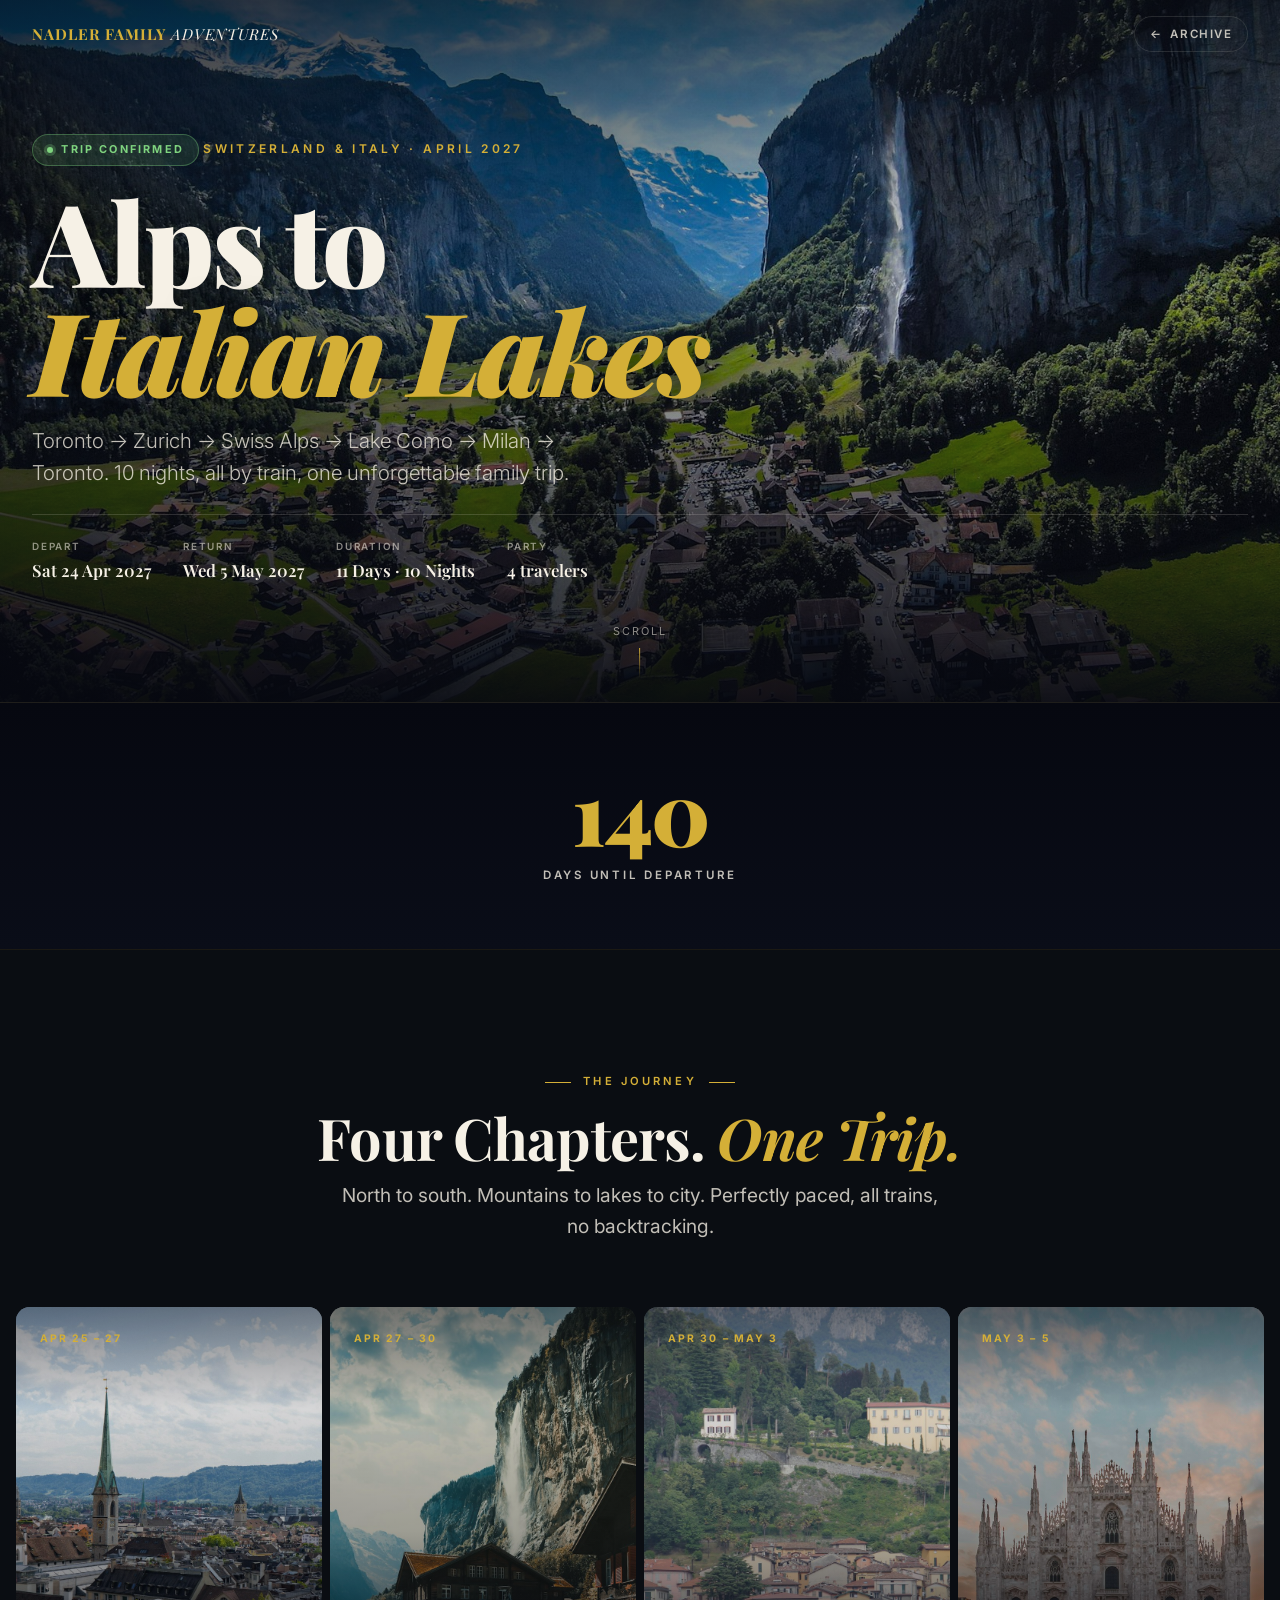
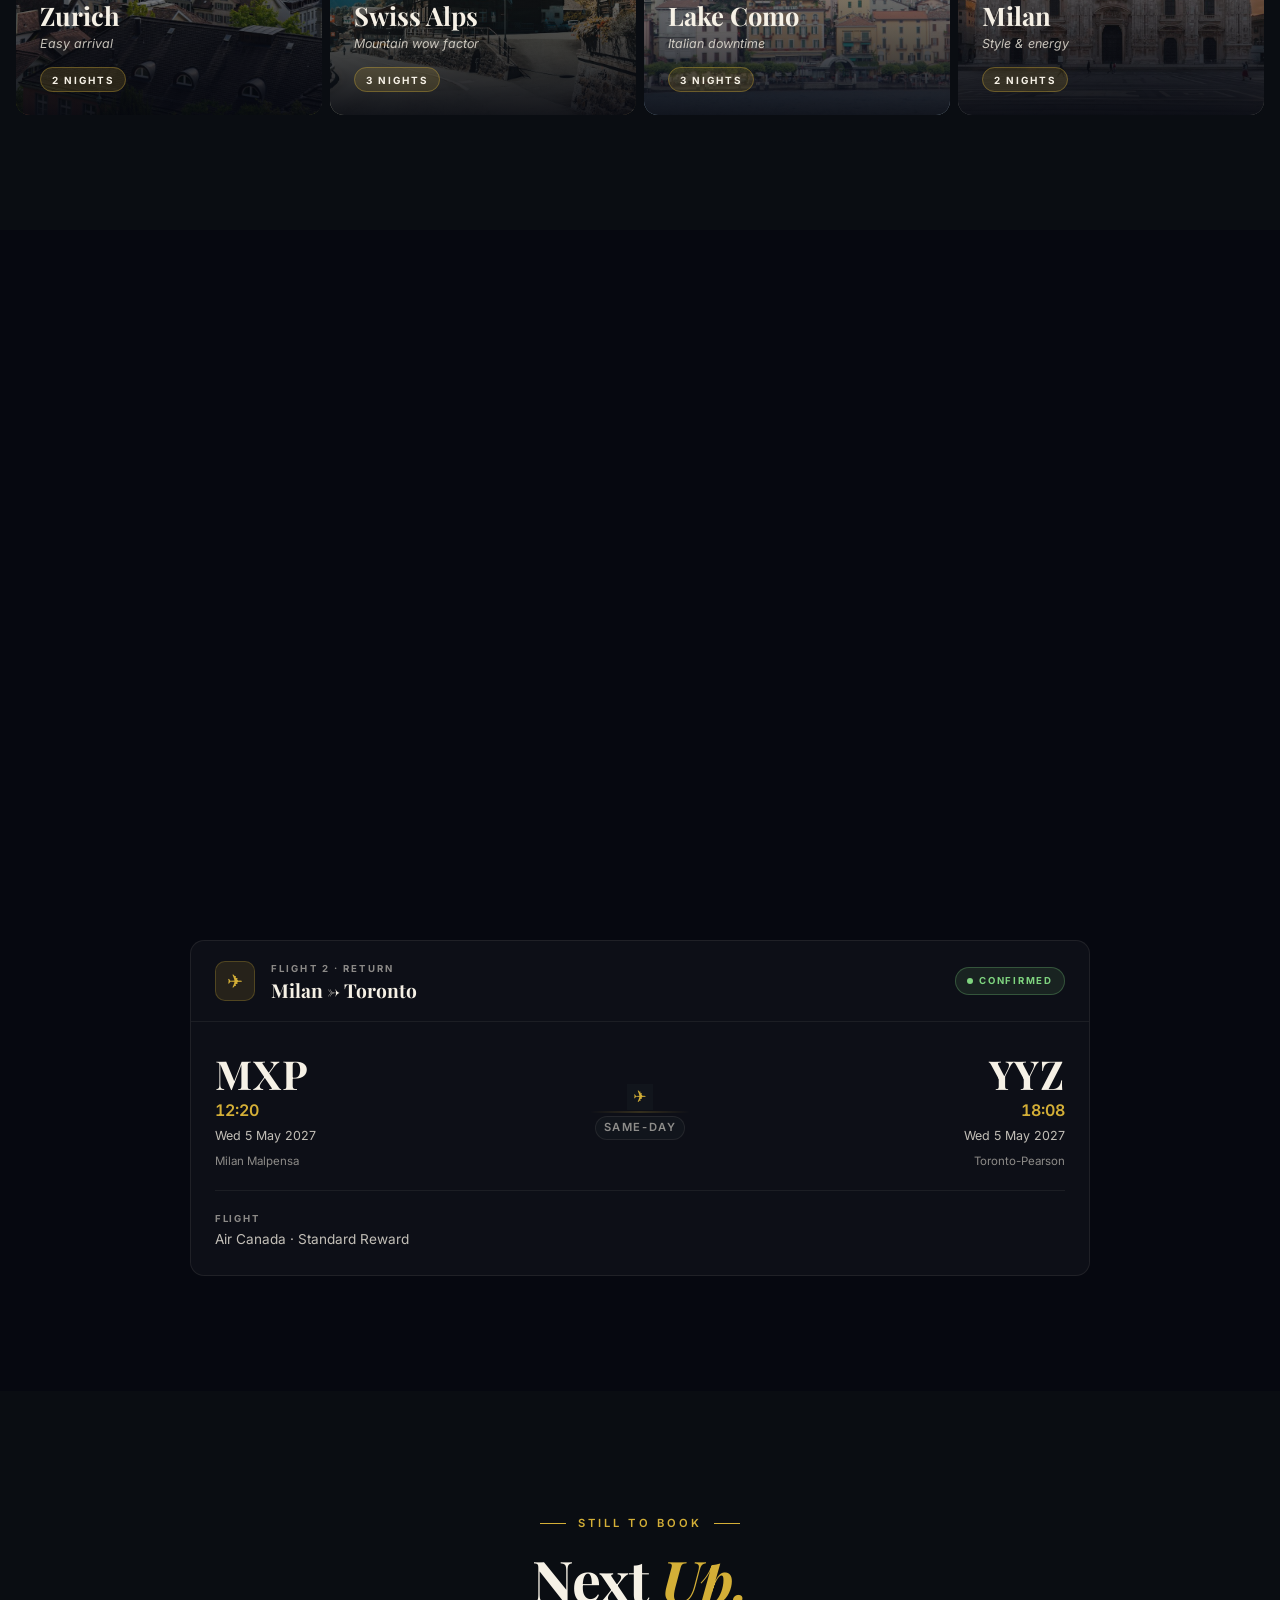
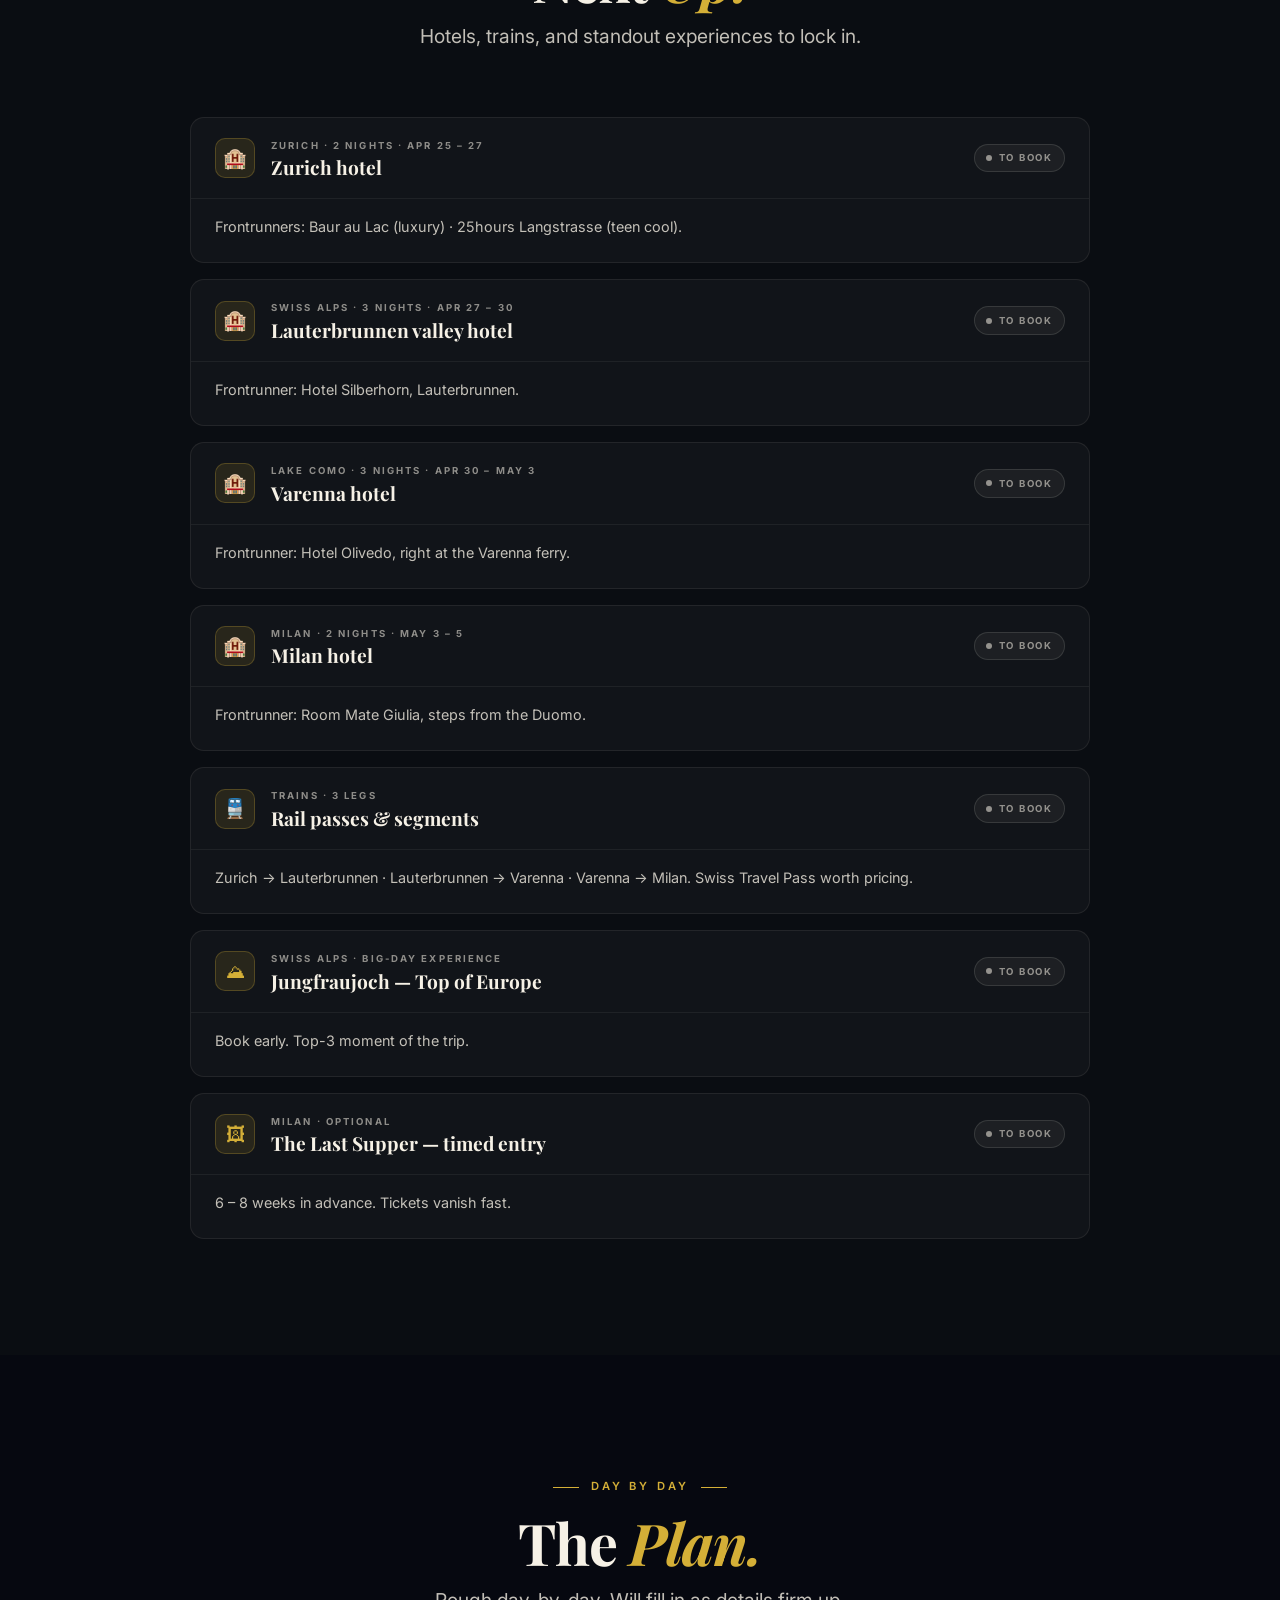
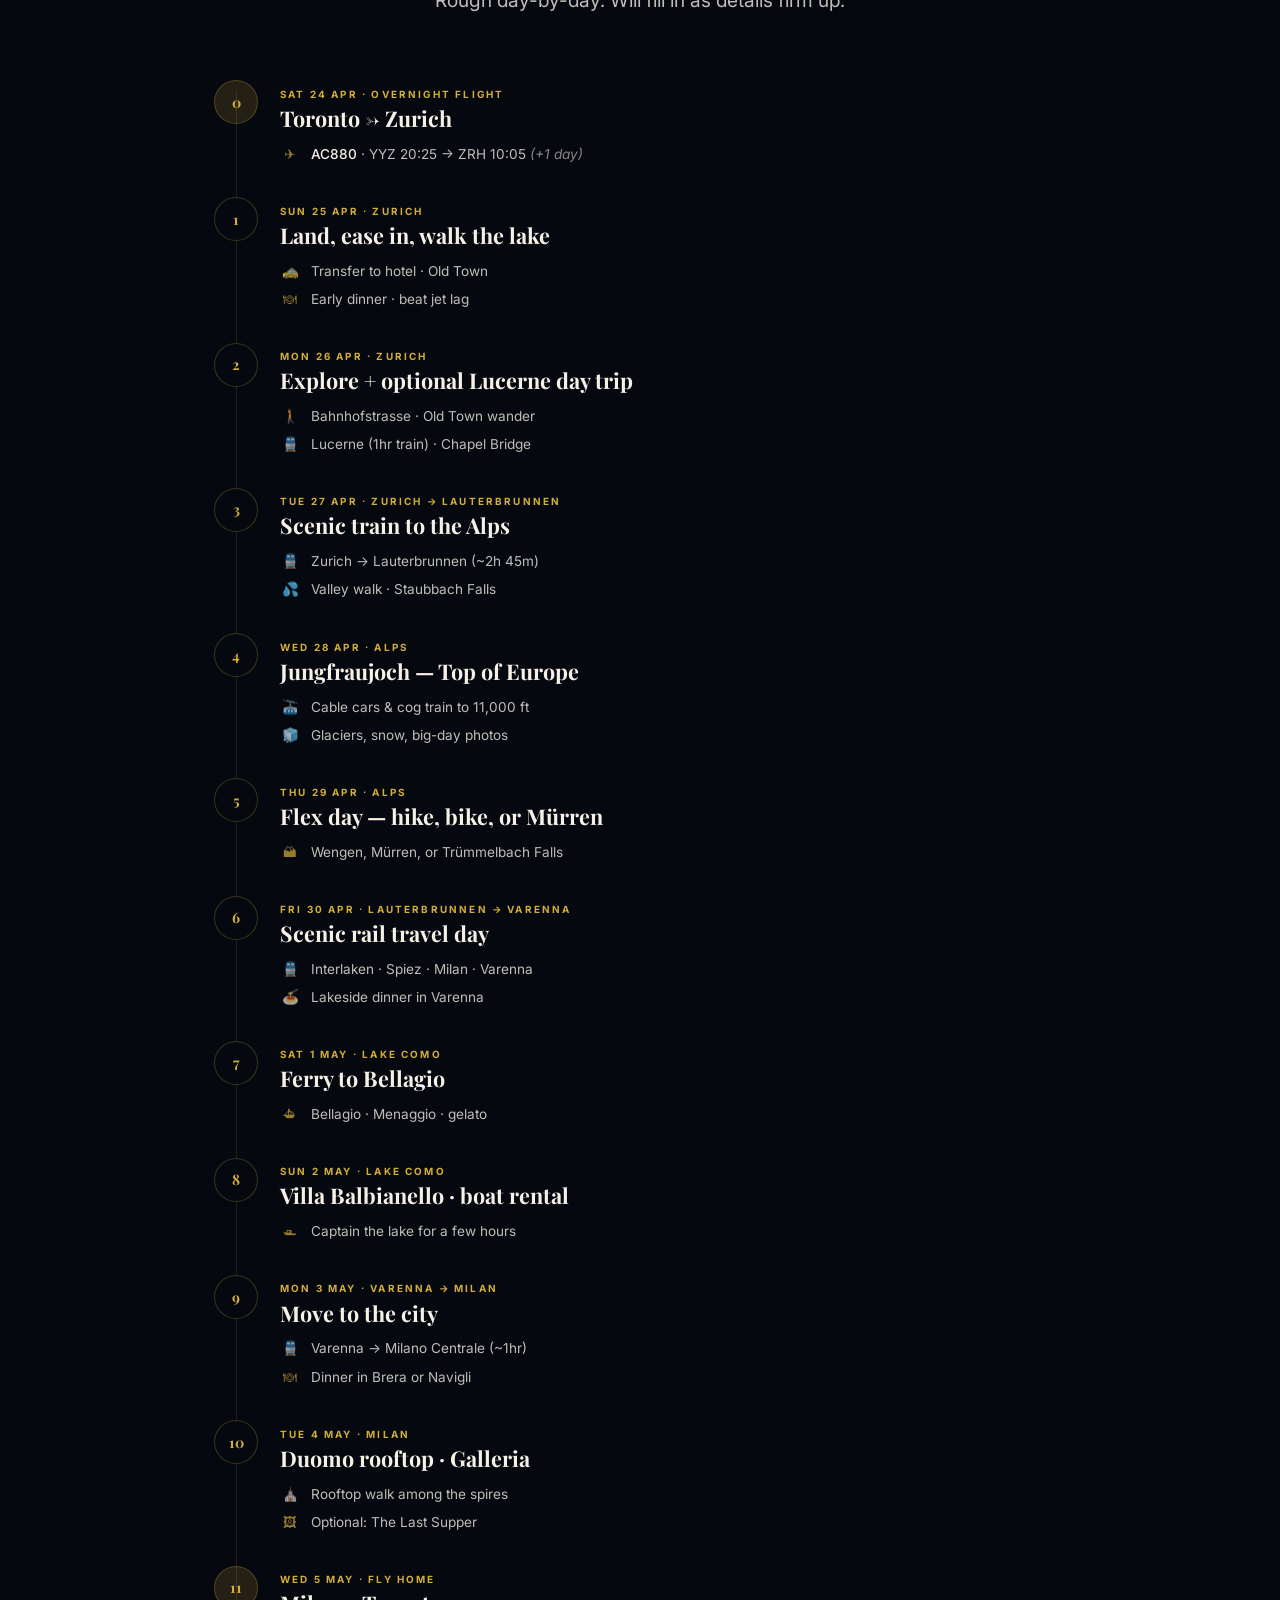
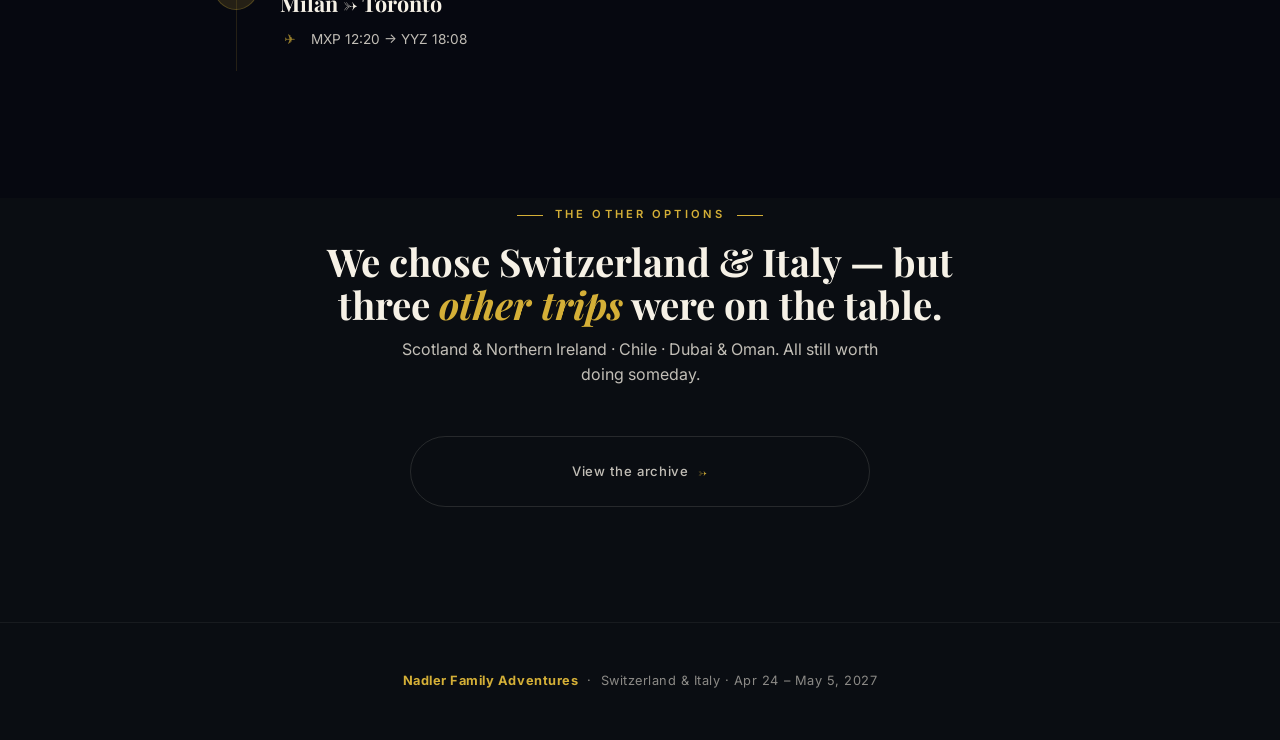
==== index.html @ f9c0bac7 "Remove cabin details from flights (mixed cabins in the party)" ====
<!DOCTYPE html>
<html lang="en">
<head>
  <meta charset="UTF-8">
  <meta name="viewport" content="width=device-width, initial-scale=1.0">
  <title>Nadler Family Adventures 2027 — Alps to Italian Lakes</title>
  <link rel="preconnect" href="https://fonts.googleapis.com">
  <link rel="preconnect" href="https://fonts.gstatic.com" crossorigin>
  <link rel="stylesheet" href="css/styles.css">
</head>
<body>

  <nav class="site-nav" role="navigation">
    <span class="nav-brand">Nadler Family <em>Adventures</em></span>
    <a href="archive.html" class="nav-back" style="border-color:rgba(246,241,230,0.12);">Archive</a>
  </nav>

  <!-- HERO -->
  <header class="hero trip-hero-live" role="banner">
    <img class="hero-photo" data-fade src="images/photos/lauterbrunnen_1.jpg" alt="">
    <div class="hero-overlay" aria-hidden="true"></div>
    <div class="hero-content">
      <span class="confirmed-pill hero-animate">Trip Confirmed</span>
      <p class="hero-eyebrow hero-animate">Switzerland &amp; Italy · April 2027</p>
      <h1 class="hero-title hero-animate">Alps to<em>Italian Lakes</em></h1>
      <p class="hero-subtitle hero-animate">Toronto → Zurich → Swiss Alps → Lake Como → Milan → Toronto. 10 nights, all by train, one unforgettable family trip.</p>
      <div class="hero-meta hero-animate">
        <div class="hero-meta-item"><span class="hero-meta-label">Depart</span><span class="hero-meta-value">Sat 24 Apr 2027</span></div>
        <div class="hero-meta-item"><span class="hero-meta-label">Return</span><span class="hero-meta-value">Wed 5 May 2027</span></div>
        <div class="hero-meta-item"><span class="hero-meta-label">Duration</span><span class="hero-meta-value">11 Days · 10 Nights</span></div>
        <div class="hero-meta-item"><span class="hero-meta-label">Party</span><span class="hero-meta-value">4 travelers</span></div>
      </div>
    </div>
    <div class="hero-scroll-hint" aria-hidden="true"><span>Scroll</span></div>
  </header>

  <!-- COUNTDOWN -->
  <section class="countdown-strip">
    <div id="countdown-mount">
      <span class="countdown-num" id="countdown-num">—</span>
      <span class="countdown-label">Days Until Departure</span>
    </div>
  </section>

  <!-- JOURNEY OVERVIEW -->
  <section class="section">
    <div class="container">
      <div class="section-header reveal">
        <span class="eyebrow">The Journey</span>
        <h2 class="display-lg">Four Chapters. <em class="gold-italic">One Trip.</em></h2>
        <p class="lead">North to south. Mountains to lakes to city. Perfectly paced, all trains, no backtracking.</p>
      </div>

      <div class="journey">
        <div class="journey-card reveal">
          <img class="journey-photo" data-fade src="images/photos/zurich_1.jpg" alt="">
          <div class="journey-text">
            <span class="journey-day">Apr 25 – 27</span>
            <div>
              <p class="journey-place">Zurich</p>
              <p class="journey-mood">Easy arrival</p>
              <span class="journey-nights">2 nights</span>
            </div>
          </div>
        </div>
        <div class="journey-card reveal reveal-d1">
          <img class="journey-photo" data-fade src="images/photos/lauterbrunnen_2.jpg" alt="">
          <div class="journey-text">
            <span class="journey-day">Apr 27 – 30</span>
            <div>
              <p class="journey-place">Swiss Alps</p>
              <p class="journey-mood">Mountain wow factor</p>
              <span class="journey-nights">3 nights</span>
            </div>
          </div>
        </div>
        <div class="journey-card reveal reveal-d2">
          <img class="journey-photo" data-fade src="images/photos/como_1.jpg" alt="">
          <div class="journey-text">
            <span class="journey-day">Apr 30 – May 3</span>
            <div>
              <p class="journey-place">Lake Como</p>
              <p class="journey-mood">Italian downtime</p>
              <span class="journey-nights">3 nights</span>
            </div>
          </div>
        </div>
        <div class="journey-card reveal reveal-d3">
          <img class="journey-photo" data-fade src="images/photos/milan_1.jpg" alt="">
          <div class="journey-text">
            <span class="journey-day">May 3 – 5</span>
            <div>
              <p class="journey-place">Milan</p>
              <p class="journey-mood">Style &amp; energy</p>
              <span class="journey-nights">2 nights</span>
            </div>
          </div>
        </div>
      </div>
    </div>
  </section>

  <!-- CONFIRMED BOOKINGS -->
  <section class="section section-alt" id="bookings">
    <div class="container">
      <div class="section-header reveal">
        <span class="eyebrow">Confirmed Bookings</span>
        <h2 class="display-lg">Locked <em class="gold-italic">In.</em></h2>
        <p class="lead">Every reservation, with the details. Updated as new pieces get booked.</p>
      </div>

      <div class="bookings">

        <!-- FLIGHT 1: OUTBOUND -->
        <article class="booking reveal">
          <div class="booking-header">
            <div class="booking-icon" aria-hidden="true">✈</div>
            <div class="booking-heading">
              <p class="booking-eyebrow">Flight 1 · Outbound</p>
              <h3 class="booking-title">Toronto → Zurich</h3>
            </div>
            <span class="status-badge confirmed">Confirmed</span>
          </div>
          <div class="booking-body">
            <div class="flight-route">
              <div class="flight-city">
                <span class="airport">YYZ</span>
                <span class="time">20:25</span>
                <span class="date">Sat 24 Apr 2027</span>
                <span class="terminal">Toronto-Pearson · Terminal 1</span>
              </div>
              <div class="flight-line">
                <span class="plane" aria-hidden="true">✈</span>
                <span class="duration">7h 40m</span>
              </div>
              <div class="flight-city right">
                <span class="airport">ZRH</span>
                <span class="time">10:05 <span class="tz-shift">+1 day</span></span>
                <span class="date">Sun 25 Apr 2027</span>
                <span class="terminal">Zurich Airport</span>
              </div>
            </div>
            <ul class="booking-details">
              <li><strong>Flight</strong>AC880 · Air Canada</li>
              <li><strong>Aircraft</strong>Boeing 777-200LR · Wi-Fi</li>
              <li><strong>Meals</strong>Dinner + Breakfast</li>
            </ul>
          </div>
        </article>

        <!-- FLIGHT 2: RETURN -->
        <article class="booking reveal reveal-d1">
          <div class="booking-header">
            <div class="booking-icon" aria-hidden="true">✈</div>
            <div class="booking-heading">
              <p class="booking-eyebrow">Flight 2 · Return</p>
              <h3 class="booking-title">Milan → Toronto</h3>
            </div>
            <span class="status-badge confirmed">Confirmed</span>
          </div>
          <div class="booking-body">
            <div class="flight-route">
              <div class="flight-city">
                <span class="airport">MXP</span>
                <span class="time">12:20</span>
                <span class="date">Wed 5 May 2027</span>
                <span class="terminal">Milan Malpensa</span>
              </div>
              <div class="flight-line">
                <span class="plane" aria-hidden="true">✈</span>
                <span class="duration">Same-day</span>
              </div>
              <div class="flight-city right">
                <span class="airport">YYZ</span>
                <span class="time">18:08</span>
                <span class="date">Wed 5 May 2027</span>
                <span class="terminal">Toronto-Pearson</span>
              </div>
            </div>
            <ul class="booking-details">
              <li><strong>Flight</strong>Air Canada · Standard Reward</li>
            </ul>
          </div>
        </article>

      </div>
    </div>
  </section>

  <!-- STILL TO BOOK -->
  <section class="section" id="to-book">
    <div class="container">
      <div class="section-header reveal">
        <span class="eyebrow">Still to Book</span>
        <h2 class="display-lg">Next <em class="gold-italic">Up.</em></h2>
        <p class="lead">Hotels, trains, and standout experiences to lock in.</p>
      </div>

      <div class="bookings">
        <article class="booking reveal">
          <div class="booking-header">
            <div class="booking-icon" aria-hidden="true">🏨</div>
            <div class="booking-heading">
              <p class="booking-eyebrow">Zurich · 2 nights · Apr 25 – 27</p>
              <h3 class="booking-title">Zurich hotel</h3>
            </div>
            <span class="status-badge todo">To book</span>
          </div>
          <div class="booking-body" style="padding-top:1rem;">
            <p style="font-size:0.9rem;color:var(--cream-dim);">Frontrunners: Baur au Lac (luxury) · 25hours Langstrasse (teen cool).</p>
          </div>
        </article>

        <article class="booking reveal reveal-d1">
          <div class="booking-header">
            <div class="booking-icon" aria-hidden="true">🏨</div>
            <div class="booking-heading">
              <p class="booking-eyebrow">Swiss Alps · 3 nights · Apr 27 – 30</p>
              <h3 class="booking-title">Lauterbrunnen valley hotel</h3>
            </div>
            <span class="status-badge todo">To book</span>
          </div>
          <div class="booking-body" style="padding-top:1rem;">
            <p style="font-size:0.9rem;color:var(--cream-dim);">Frontrunner: Hotel Silberhorn, Lauterbrunnen.</p>
          </div>
        </article>

        <article class="booking reveal reveal-d2">
          <div class="booking-header">
            <div class="booking-icon" aria-hidden="true">🏨</div>
            <div class="booking-heading">
              <p class="booking-eyebrow">Lake Como · 3 nights · Apr 30 – May 3</p>
              <h3 class="booking-title">Varenna hotel</h3>
            </div>
            <span class="status-badge todo">To book</span>
          </div>
          <div class="booking-body" style="padding-top:1rem;">
            <p style="font-size:0.9rem;color:var(--cream-dim);">Frontrunner: Hotel Olivedo, right at the Varenna ferry.</p>
          </div>
        </article>

        <article class="booking reveal reveal-d3">
          <div class="booking-header">
            <div class="booking-icon" aria-hidden="true">🏨</div>
            <div class="booking-heading">
              <p class="booking-eyebrow">Milan · 2 nights · May 3 – 5</p>
              <h3 class="booking-title">Milan hotel</h3>
            </div>
            <span class="status-badge todo">To book</span>
          </div>
          <div class="booking-body" style="padding-top:1rem;">
            <p style="font-size:0.9rem;color:var(--cream-dim);">Frontrunner: Room Mate Giulia, steps from the Duomo.</p>
          </div>
        </article>

        <article class="booking reveal reveal-d4">
          <div class="booking-header">
            <div class="booking-icon" aria-hidden="true">🚆</div>
            <div class="booking-heading">
              <p class="booking-eyebrow">Trains · 3 legs</p>
              <h3 class="booking-title">Rail passes &amp; segments</h3>
            </div>
            <span class="status-badge todo">To book</span>
          </div>
          <div class="booking-body" style="padding-top:1rem;">
            <p style="font-size:0.9rem;color:var(--cream-dim);">Zurich → Lauterbrunnen · Lauterbrunnen → Varenna · Varenna → Milan. Swiss Travel Pass worth pricing.</p>
          </div>
        </article>

        <article class="booking reveal reveal-d5">
          <div class="booking-header">
            <div class="booking-icon" aria-hidden="true">⛰</div>
            <div class="booking-heading">
              <p class="booking-eyebrow">Swiss Alps · Big-day experience</p>
              <h3 class="booking-title">Jungfraujoch — Top of Europe</h3>
            </div>
            <span class="status-badge todo">To book</span>
          </div>
          <div class="booking-body" style="padding-top:1rem;">
            <p style="font-size:0.9rem;color:var(--cream-dim);">Book early. Top-3 moment of the trip.</p>
          </div>
        </article>

        <article class="booking reveal reveal-d5">
          <div class="booking-header">
            <div class="booking-icon" aria-hidden="true">🖼</div>
            <div class="booking-heading">
              <p class="booking-eyebrow">Milan · Optional</p>
              <h3 class="booking-title">The Last Supper — timed entry</h3>
            </div>
            <span class="status-badge todo">To book</span>
          </div>
          <div class="booking-body" style="padding-top:1rem;">
            <p style="font-size:0.9rem;color:var(--cream-dim);">6 – 8 weeks in advance. Tickets vanish fast.</p>
          </div>
        </article>

      </div>
    </div>
  </section>

  <!-- TIMELINE -->
  <section class="section section-alt" id="timeline">
    <div class="container">
      <div class="section-header reveal">
        <span class="eyebrow">Day by Day</span>
        <h2 class="display-lg">The <em class="gold-italic">Plan.</em></h2>
        <p class="lead">Rough day-by-day. Will fill in as details firm up.</p>
      </div>

      <div class="timeline">
        <div class="timeline-day reveal">
          <div class="timeline-dot filled">0</div>
          <div class="timeline-body">
            <p class="timeline-date">Sat 24 Apr · Overnight flight</p>
            <h3 class="timeline-heading">Toronto → Zurich</h3>
            <ul class="timeline-items">
              <li class="timeline-item"><span class="ti-icon">✈</span><span><span class="ti-label">AC880</span> · YYZ 20:25 → ZRH 10:05 <em style="color:var(--cream-muted);">(+1 day)</em></span></li>
            </ul>
          </div>
        </div>
        <div class="timeline-day reveal reveal-d1">
          <div class="timeline-dot">1</div>
          <div class="timeline-body">
            <p class="timeline-date">Sun 25 Apr · Zurich</p>
            <h3 class="timeline-heading">Land, ease in, walk the lake</h3>
            <ul class="timeline-items">
              <li class="timeline-item"><span class="ti-icon">🚕</span><span>Transfer to hotel · Old Town</span></li>
              <li class="timeline-item"><span class="ti-icon">🍽</span><span>Early dinner · beat jet lag</span></li>
            </ul>
          </div>
        </div>
        <div class="timeline-day reveal reveal-d2">
          <div class="timeline-dot">2</div>
          <div class="timeline-body">
            <p class="timeline-date">Mon 26 Apr · Zurich</p>
            <h3 class="timeline-heading">Explore + optional Lucerne day trip</h3>
            <ul class="timeline-items">
              <li class="timeline-item"><span class="ti-icon">🚶</span><span>Bahnhofstrasse · Old Town wander</span></li>
              <li class="timeline-item"><span class="ti-icon">🚆</span><span>Lucerne (1hr train) · Chapel Bridge</span></li>
            </ul>
          </div>
        </div>
        <div class="timeline-day reveal reveal-d3">
          <div class="timeline-dot">3</div>
          <div class="timeline-body">
            <p class="timeline-date">Tue 27 Apr · Zurich → Lauterbrunnen</p>
            <h3 class="timeline-heading">Scenic train to the Alps</h3>
            <ul class="timeline-items">
              <li class="timeline-item"><span class="ti-icon">🚆</span><span>Zurich → Lauterbrunnen (~2h 45m)</span></li>
              <li class="timeline-item"><span class="ti-icon">💦</span><span>Valley walk · Staubbach Falls</span></li>
            </ul>
          </div>
        </div>
        <div class="timeline-day reveal reveal-d4">
          <div class="timeline-dot">4</div>
          <div class="timeline-body">
            <p class="timeline-date">Wed 28 Apr · Alps</p>
            <h3 class="timeline-heading">Jungfraujoch — Top of Europe</h3>
            <ul class="timeline-items">
              <li class="timeline-item"><span class="ti-icon">🚠</span><span>Cable cars &amp; cog train to 11,000 ft</span></li>
              <li class="timeline-item"><span class="ti-icon">🧊</span><span>Glaciers, snow, big-day photos</span></li>
            </ul>
          </div>
        </div>
        <div class="timeline-day reveal reveal-d4">
          <div class="timeline-dot">5</div>
          <div class="timeline-body">
            <p class="timeline-date">Thu 29 Apr · Alps</p>
            <h3 class="timeline-heading">Flex day — hike, bike, or Mürren</h3>
            <ul class="timeline-items">
              <li class="timeline-item"><span class="ti-icon">🏔</span><span>Wengen, Mürren, or Trümmelbach Falls</span></li>
            </ul>
          </div>
        </div>
        <div class="timeline-day reveal reveal-d5">
          <div class="timeline-dot">6</div>
          <div class="timeline-body">
            <p class="timeline-date">Fri 30 Apr · Lauterbrunnen → Varenna</p>
            <h3 class="timeline-heading">Scenic rail travel day</h3>
            <ul class="timeline-items">
              <li class="timeline-item"><span class="ti-icon">🚆</span><span>Interlaken · Spiez · Milan · Varenna</span></li>
              <li class="timeline-item"><span class="ti-icon">🍝</span><span>Lakeside dinner in Varenna</span></li>
            </ul>
          </div>
        </div>
        <div class="timeline-day reveal reveal-d5">
          <div class="timeline-dot">7</div>
          <div class="timeline-body">
            <p class="timeline-date">Sat 1 May · Lake Como</p>
            <h3 class="timeline-heading">Ferry to Bellagio</h3>
            <ul class="timeline-items">
              <li class="timeline-item"><span class="ti-icon">⛴</span><span>Bellagio · Menaggio · gelato</span></li>
            </ul>
          </div>
        </div>
        <div class="timeline-day reveal reveal-d5">
          <div class="timeline-dot">8</div>
          <div class="timeline-body">
            <p class="timeline-date">Sun 2 May · Lake Como</p>
            <h3 class="timeline-heading">Villa Balbianello · boat rental</h3>
            <ul class="timeline-items">
              <li class="timeline-item"><span class="ti-icon">🛥</span><span>Captain the lake for a few hours</span></li>
            </ul>
          </div>
        </div>
        <div class="timeline-day reveal reveal-d5">
          <div class="timeline-dot">9</div>
          <div class="timeline-body">
            <p class="timeline-date">Mon 3 May · Varenna → Milan</p>
            <h3 class="timeline-heading">Move to the city</h3>
            <ul class="timeline-items">
              <li class="timeline-item"><span class="ti-icon">🚆</span><span>Varenna → Milano Centrale (~1hr)</span></li>
              <li class="timeline-item"><span class="ti-icon">🍽</span><span>Dinner in Brera or Navigli</span></li>
            </ul>
          </div>
        </div>
        <div class="timeline-day reveal reveal-d5">
          <div class="timeline-dot">10</div>
          <div class="timeline-body">
            <p class="timeline-date">Tue 4 May · Milan</p>
            <h3 class="timeline-heading">Duomo rooftop · Galleria</h3>
            <ul class="timeline-items">
              <li class="timeline-item"><span class="ti-icon">⛪</span><span>Rooftop walk among the spires</span></li>
              <li class="timeline-item"><span class="ti-icon">🖼</span><span>Optional: The Last Supper</span></li>
            </ul>
          </div>
        </div>
        <div class="timeline-day reveal reveal-d5">
          <div class="timeline-dot filled">11</div>
          <div class="timeline-body">
            <p class="timeline-date">Wed 5 May · Fly home</p>
            <h3 class="timeline-heading">Milan → Toronto</h3>
            <ul class="timeline-items">
              <li class="timeline-item"><span class="ti-icon">✈</span><span>MXP 12:20 → YYZ 18:08</span></li>
            </ul>
          </div>
        </div>
      </div>
    </div>
  </section>

  <!-- ARCHIVE LINK -->
  <section class="section" style="padding-top:0;">
    <div class="container" style="text-align:center;">
      <p class="eyebrow reveal" style="display:inline-flex;justify-content:center;">The Other Options</p>
      <h2 class="display-md reveal reveal-d1" style="margin:1rem auto 0.75rem;max-width:640px;">We chose Switzerland &amp; Italy — but three <em class="gold-italic">other trips</em> were on the table.</h2>
      <p class="reveal reveal-d2" style="max-width:520px;margin:0 auto;color:var(--cream-dim);">Scotland &amp; Northern Ireland · Chile · Dubai &amp; Oman. All still worth doing someday.</p>
      <a href="archive.html" class="archive-link reveal reveal-d3">View the archive <em>→</em></a>
    </div>
  </section>

  <footer class="footer">
    <strong>Nadler Family Adventures</strong> &nbsp;·&nbsp; Switzerland &amp; Italy · Apr 24 – May 5, 2027
  </footer>

  <script src="js/main.js"></script>
  <script>
    // Days-until countdown
    (function () {
      var target = new Date('2027-04-24T20:25:00-04:00'); // YYZ departure
      function tick() {
        var now = new Date();
        var days = Math.max(0, Math.ceil((target - now) / (1000 * 60 * 60 * 24)));
        var el = document.getElementById('countdown-num');
        if (el) el.textContent = days.toLocaleString();
      }
      tick();
      setInterval(tick, 60 * 60 * 1000); // hourly is plenty
    })();
  </script>
</body>
</html>
---- css/styles.css ----
/* ===========================
   NADLER FAMILY ADVENTURES
   Visual-forward stylesheet
   =========================== */

@import url('https://fonts.googleapis.com/css2?family=Playfair+Display:ital,wght@0,400;0,600;0,700;0,800;0,900;1,400;1,600&family=Inter:wght@300;400;500;600;700&display=swap');

*, *::before, *::after { box-sizing: border-box; margin: 0; padding: 0; }
html { scroll-behavior: smooth; }
body {
  font-family: 'Inter', system-ui, sans-serif;
  background: #0a0d12;
  color: #f6f1e6;
  overflow-x: hidden;
  line-height: 1.6;
  -webkit-font-smoothing: antialiased;
}
img { display: block; max-width: 100%; height: auto; }
a { color: inherit; text-decoration: none; }
button { font: inherit; cursor: pointer; }

:root {
  --font-display: 'Playfair Display', Georgia, serif;
  --font-body: 'Inter', sans-serif;

  --gold: #d4af37;
  --gold-bright: #e8c468;
  --gold-soft: rgba(212,175,55,0.18);
  --cream: #f6f1e6;
  --cream-dim: rgba(246,241,230,0.78);
  --cream-muted: rgba(246,241,230,0.55);
  --cream-faint: rgba(246,241,230,0.3);

  --bg: #0a0d12;
  --bg-deep: #060810;
  --bg-card: #11151c;
  --bg-card-hover: #161b24;

  --ease-out: cubic-bezier(0.16, 1, 0.3, 1);

  --max: 1280px;
  --gap: clamp(1rem, 2vw, 1.5rem);
  --section-pad: clamp(60px, 9vw, 120px);
}

/* ============ Reveal animation ============ */
.reveal { opacity: 0; transform: translateY(28px); transition: opacity 0.9s var(--ease-out), transform 0.9s var(--ease-out); }
.reveal.visible { opacity: 1; transform: translateY(0); }
.reveal-d1 { transition-delay: 0.1s; }
.reveal-d2 { transition-delay: 0.2s; }
.reveal-d3 { transition-delay: 0.3s; }
.reveal-d4 { transition-delay: 0.45s; }
.reveal-d5 { transition-delay: 0.6s; }

/* ============ Containers ============ */
.container { width: min(var(--max), 100% - 2rem); margin-inline: auto; }
.container-narrow { width: min(820px, 100% - 2rem); margin-inline: auto; }

/* ============ Typography ============ */
.eyebrow {
  font-size: 0.7rem;
  font-weight: 600;
  letter-spacing: 0.28em;
  text-transform: uppercase;
  color: var(--gold);
  display: inline-flex;
  align-items: center;
  gap: 0.75rem;
}
.eyebrow::before, .eyebrow::after {
  content: '';
  width: 26px;
  height: 1px;
  background: var(--gold);
}
.eyebrow.left::before { display: none; }
.eyebrow.right::after { display: none; }
.eyebrow.simple::before, .eyebrow.simple::after { display: none; }

.display-xxl {
  font-family: var(--font-display);
  font-size: clamp(3rem, 9vw, 8rem);
  font-weight: 900;
  line-height: 0.95;
  letter-spacing: -0.025em;
}
.display-xl {
  font-family: var(--font-display);
  font-size: clamp(2.5rem, 6vw, 5.5rem);
  font-weight: 800;
  line-height: 1;
  letter-spacing: -0.02em;
}
.display-lg {
  font-family: var(--font-display);
  font-size: clamp(2rem, 4.5vw, 4rem);
  font-weight: 700;
  line-height: 1.05;
  letter-spacing: -0.015em;
}
.display-md {
  font-family: var(--font-display);
  font-size: clamp(1.5rem, 3vw, 2.5rem);
  font-weight: 700;
  line-height: 1.1;
}
.lead {
  font-size: clamp(1.05rem, 1.5vw, 1.25rem);
  color: var(--cream-dim);
  line-height: 1.65;
}
em.gold-italic { font-style: italic; color: var(--gold); }

/* ============ Site Nav ============ */
.site-nav {
  position: fixed;
  top: 0; left: 0; right: 0;
  z-index: 100;
  padding: 1rem 2rem;
  display: flex;
  align-items: center;
  justify-content: space-between;
  transition: background 0.4s, backdrop-filter 0.4s, border-color 0.4s;
  border-bottom: 1px solid transparent;
}
.site-nav.scrolled {
  background: rgba(6,8,16,0.85);
  backdrop-filter: blur(20px) saturate(150%);
  -webkit-backdrop-filter: blur(20px) saturate(150%);
  border-bottom-color: rgba(212,175,55,0.12);
}
.nav-brand {
  font-family: var(--font-display);
  font-size: 0.95rem;
  font-weight: 700;
  letter-spacing: 0.06em;
  color: var(--gold);
  text-transform: uppercase;
}
.nav-brand em { font-weight: 400; font-style: italic; color: var(--cream); }
.nav-back {
  font-size: 0.72rem;
  font-weight: 600;
  letter-spacing: 0.14em;
  text-transform: uppercase;
  color: var(--cream-dim);
  display: inline-flex;
  align-items: center;
  gap: 0.5rem;
  padding: 0.5rem 0.9rem;
  border: 1px solid rgba(246,241,230,0.12);
  border-radius: 100px;
  transition: all 0.2s;
}
.nav-back:hover { color: var(--gold); border-color: var(--gold); }
.nav-back::before { content: '←'; }

/* ============ Hero (universal) ============ */
.hero {
  position: relative;
  min-height: 100svh;
  display: flex;
  align-items: flex-end;
  padding: 0 2rem 5rem;
  overflow: hidden;
}
.hero-photo {
  position: absolute;
  inset: 0;
  z-index: 0;
  width: 100%;
  height: 100%;
  object-fit: cover;
  opacity: 0;
  transform: scale(1.06);
  transition: opacity 1.4s var(--ease-out), transform 8s linear;
}
.hero-photo.loaded { opacity: 1; transform: scale(1); }
.hero-overlay {
  position: absolute;
  inset: 0;
  z-index: 1;
  background:
    linear-gradient(to top, rgba(6,8,16,0.95) 0%, rgba(6,8,16,0.5) 35%, rgba(6,8,16,0.15) 60%, rgba(6,8,16,0.7) 100%),
    linear-gradient(105deg, rgba(6,8,16,0.45) 0%, transparent 60%);
  pointer-events: none;
}
.hero-content {
  position: relative;
  z-index: 2;
  width: 100%;
  max-width: var(--max);
  margin-inline: auto;
}
.hero-eyebrow {
  font-size: 0.75rem;
  font-weight: 600;
  letter-spacing: 0.28em;
  text-transform: uppercase;
  color: var(--gold);
  margin-bottom: 1.25rem;
  display: inline-block;
}
.hero-title {
  font-family: var(--font-display);
  font-size: clamp(3rem, 9vw, 7.5rem);
  font-weight: 900;
  line-height: 0.95;
  letter-spacing: -0.025em;
  color: var(--cream);
  margin-bottom: 1.25rem;
  text-shadow: 0 2px 30px rgba(0,0,0,0.6);
}
.hero-title em { font-style: italic; color: var(--gold); display: block; }
.hero-subtitle {
  font-size: clamp(1.05rem, 1.6vw, 1.35rem);
  color: var(--cream-dim);
  max-width: 560px;
  margin-bottom: 1.5rem;
  font-weight: 300;
}
.hero-meta {
  display: flex;
  flex-wrap: wrap;
  gap: 2rem;
  padding-top: 1.5rem;
  border-top: 1px solid rgba(246,241,230,0.15);
}
.hero-meta-item {
  display: flex;
  flex-direction: column;
  gap: 0.15rem;
}
.hero-meta-label {
  font-size: 0.62rem;
  font-weight: 600;
  letter-spacing: 0.18em;
  text-transform: uppercase;
  color: var(--cream-muted);
}
.hero-meta-value {
  font-family: var(--font-display);
  font-size: 1.05rem;
  color: var(--cream);
  font-weight: 600;
}
.hero-scroll-hint {
  position: absolute;
  bottom: 1.5rem;
  left: 50%;
  transform: translateX(-50%);
  z-index: 2;
  color: var(--cream-muted);
  font-size: 0.68rem;
  letter-spacing: 0.18em;
  text-transform: uppercase;
  display: flex;
  flex-direction: column;
  align-items: center;
  gap: 0.5rem;
}
.hero-scroll-hint::after {
  content: '';
  width: 1px;
  height: 30px;
  background: linear-gradient(to bottom, var(--gold), transparent);
  animation: scrollPulse 2s infinite;
}
@keyframes scrollPulse {
  0%, 100% { opacity: 0.4; transform: scaleY(1); }
  50% { opacity: 1; transform: scaleY(1.3); }
}

/* ============ Stats Strip ============ */
.stats-strip {
  background: var(--bg-deep);
  padding: clamp(2.5rem, 5vw, 4rem) 2rem;
  border-block: 1px solid rgba(212,175,55,0.1);
}
.stats-inner {
  max-width: var(--max);
  margin-inline: auto;
  display: grid;
  grid-template-columns: repeat(auto-fit, minmax(160px, 1fr));
  gap: 2rem;
  text-align: center;
}
.stat {
  display: flex;
  flex-direction: column;
  gap: 0.35rem;
}
.stat-num {
  font-family: var(--font-display);
  font-size: clamp(2.25rem, 4.5vw, 3.5rem);
  font-weight: 700;
  color: var(--gold);
  line-height: 1;
}
.stat-label {
  font-size: 0.7rem;
  font-weight: 600;
  letter-spacing: 0.2em;
  text-transform: uppercase;
  color: var(--cream-dim);
}

/* ============ Section base ============ */
.section { padding: var(--section-pad) 0; position: relative; }
.section-tight { padding: clamp(3rem, 6vw, 6rem) 0; }
.section-header { text-align: center; margin-bottom: clamp(2.5rem, 5vw, 4rem); }
.section-header.left { text-align: left; }
.section-header h2 { margin-top: 1rem; margin-bottom: 0.75rem; }
.section-header p { color: var(--cream-dim); max-width: 600px; }
.section-header.left p { margin-left: 0; }
.section-header p:not(.left) { margin-inline: auto; }

/* ============ Journey Segments (visual) ============ */
.journey {
  display: grid;
  grid-template-columns: repeat(auto-fit, minmax(220px, 1fr));
  gap: 0.5rem;
}
.journey-card {
  position: relative;
  aspect-ratio: 3/4;
  border-radius: 14px;
  overflow: hidden;
  background: var(--bg-card);
  transition: transform 0.5s var(--ease-out);
}
.journey-card:hover { transform: translateY(-6px); }
.journey-photo {
  position: absolute;
  inset: 0;
  width: 100%;
  height: 100%;
  object-fit: cover;
  opacity: 0;
  transition: opacity 0.6s, transform 0.8s var(--ease-out);
}
.journey-photo.loaded { opacity: 1; }
.journey-card:hover .journey-photo { transform: scale(1.06); }
.journey-card::after {
  content: '';
  position: absolute;
  inset: 0;
  background: linear-gradient(to top, rgba(6,8,16,0.92) 0%, rgba(6,8,16,0.3) 45%, rgba(6,8,16,0.15) 75%, rgba(6,8,16,0.5) 100%);
  z-index: 1;
}
.journey-text {
  position: absolute;
  inset: 0;
  z-index: 2;
  padding: 1.5rem;
  display: flex;
  flex-direction: column;
  justify-content: space-between;
}
.journey-day {
  font-size: 0.65rem;
  font-weight: 700;
  letter-spacing: 0.2em;
  text-transform: uppercase;
  color: var(--gold);
}
.journey-place {
  font-family: var(--font-display);
  font-size: 1.6rem;
  font-weight: 700;
  color: var(--cream);
  margin-bottom: 0.25rem;
  line-height: 1.1;
}
.journey-mood {
  font-size: 0.78rem;
  color: var(--cream-dim);
  font-style: italic;
  margin-bottom: 0.75rem;
}
.journey-nights {
  font-size: 0.62rem;
  font-weight: 700;
  letter-spacing: 0.2em;
  text-transform: uppercase;
  color: var(--cream);
  background: rgba(212,175,55,0.15);
  border: 1px solid rgba(212,175,55,0.35);
  padding: 0.35rem 0.7rem;
  border-radius: 100px;
  align-self: flex-start;
}

/* ============ Chapter (destination block) ============ */
.chapter {
  position: relative;
  padding: var(--section-pad) 0;
  background: var(--bg);
}
.chapter-alt { background: var(--bg-deep); }
.chapter-grid {
  max-width: var(--max);
  margin-inline: auto;
  padding: 0 1.5rem;
  display: grid;
  grid-template-columns: 1.1fr 1fr;
  gap: clamp(2rem, 5vw, 5rem);
  align-items: center;
}
.chapter-reverse .chapter-grid { grid-template-columns: 1fr 1.1fr; }
.chapter-reverse .chapter-image-wrap { order: 2; }
.chapter-image-wrap {
  position: relative;
  aspect-ratio: 4/5;
  border-radius: 16px;
  overflow: hidden;
  background: var(--bg-card);
}
.chapter-image-wrap img {
  position: absolute;
  inset: 0;
  width: 100%;
  height: 100%;
  object-fit: cover;
  opacity: 0;
  transition: opacity 0.7s var(--ease-out), transform 1.2s var(--ease-out);
}
.chapter-image-wrap img.loaded { opacity: 1; }
.chapter-image-wrap:hover img { transform: scale(1.04); }
.chapter-image-wrap::after {
  content: '';
  position: absolute;
  inset: 0;
  background: linear-gradient(to bottom right, transparent 60%, rgba(6,8,16,0.4) 100%);
  z-index: 1;
}
.chapter-image-tag {
  position: absolute;
  bottom: 1.25rem;
  left: 1.25rem;
  z-index: 2;
  font-size: 0.62rem;
  font-weight: 700;
  letter-spacing: 0.2em;
  text-transform: uppercase;
  color: var(--cream);
  background: rgba(6,8,16,0.7);
  backdrop-filter: blur(8px);
  border: 1px solid rgba(246,241,230,0.15);
  padding: 0.45rem 0.85rem;
  border-radius: 100px;
}
.chapter-text { padding: 1rem 0; }
.chapter-day {
  font-size: 0.7rem;
  font-weight: 700;
  letter-spacing: 0.22em;
  text-transform: uppercase;
  color: var(--gold);
  margin-bottom: 0.5rem;
}
.chapter-title {
  font-family: var(--font-display);
  font-size: clamp(2rem, 4.5vw, 3.75rem);
  font-weight: 700;
  line-height: 1.05;
  color: var(--cream);
  margin-bottom: 0.5rem;
}
.chapter-mood {
  font-family: var(--font-display);
  font-style: italic;
  font-size: clamp(1rem, 1.5vw, 1.2rem);
  color: var(--gold);
  margin-bottom: 1.25rem;
}
.chapter-desc {
  font-size: 1rem;
  color: var(--cream-dim);
  line-height: 1.7;
  margin-bottom: 1.5rem;
}

/* ============ Bullet list ============ */
.bullets {
  list-style: none;
  display: flex;
  flex-direction: column;
  gap: 0.85rem;
  margin-bottom: 1.5rem;
}
.bullets li {
  display: flex;
  gap: 0.85rem;
  align-items: flex-start;
}
.bullets li::before {
  content: '';
  width: 6px;
  height: 6px;
  border-radius: 50%;
  background: var(--gold);
  flex-shrink: 0;
  margin-top: 0.55em;
}
.bullets li strong {
  display: block;
  color: var(--cream);
  font-weight: 600;
  font-size: 0.95rem;
  margin-bottom: 0.1rem;
}
.bullets li span {
  font-size: 0.85rem;
  color: var(--cream-muted);
  line-height: 1.5;
}

/* ============ Hotel mini-card ============ */
.hotels {
  display: flex;
  flex-direction: column;
  gap: 0.6rem;
}
.hotel {
  display: grid;
  grid-template-columns: 80px 1fr;
  gap: 1rem;
  align-items: stretch;
  background: rgba(246,241,230,0.03);
  border: 1px solid rgba(246,241,230,0.08);
  border-radius: 10px;
  overflow: hidden;
  transition: border-color 0.25s, background 0.25s;
}
.hotel:hover { border-color: rgba(212,175,55,0.25); background: rgba(246,241,230,0.05); }
.hotel-thumb {
  position: relative;
  background: var(--bg-card);
  overflow: hidden;
}
.hotel-thumb img {
  position: absolute;
  inset: 0;
  width: 100%;
  height: 100%;
  object-fit: cover;
  opacity: 0;
  transition: opacity 0.5s;
}
.hotel-thumb img.loaded { opacity: 1; }
.hotel-body {
  padding: 0.7rem 1rem 0.7rem 0;
  display: flex;
  flex-direction: column;
  justify-content: center;
}
.hotel-name {
  font-family: var(--font-display);
  font-size: 0.95rem;
  font-weight: 600;
  color: var(--cream);
  display: flex;
  align-items: center;
  flex-wrap: wrap;
  gap: 0.5rem;
}
.hotel-tag {
  font-size: 0.58rem;
  font-weight: 700;
  letter-spacing: 0.18em;
  text-transform: uppercase;
  color: var(--gold);
  background: rgba(212,175,55,0.1);
  border: 1px solid rgba(212,175,55,0.25);
  padding: 0.15rem 0.5rem;
  border-radius: 100px;
}
.hotel-desc {
  font-size: 0.78rem;
  color: var(--cream-muted);
  margin-top: 0.2rem;
  line-height: 1.5;
}

/* ============ Full-bleed image strip ============ */
.strip {
  position: relative;
  width: 100%;
  height: clamp(320px, 60vh, 600px);
  overflow: hidden;
}
.strip img {
  width: 100%;
  height: 100%;
  object-fit: cover;
  opacity: 0;
  transform: scale(1.05);
  transition: opacity 1s var(--ease-out), transform 8s linear;
}
.strip img.loaded { opacity: 1; transform: scale(1); }
.strip-overlay {
  position: absolute;
  inset: 0;
  background: linear-gradient(to bottom, rgba(6,8,16,0.45) 0%, rgba(6,8,16,0.2) 50%, rgba(6,8,16,0.75) 100%);
  display: flex;
  flex-direction: column;
  align-items: center;
  justify-content: center;
  text-align: center;
  padding: 2rem;
}
.strip-eyebrow {
  font-size: 0.7rem;
  font-weight: 600;
  letter-spacing: 0.28em;
  text-transform: uppercase;
  color: var(--gold);
  margin-bottom: 0.75rem;
}
.strip-title {
  font-family: var(--font-display);
  font-size: clamp(2.5rem, 7vw, 5.5rem);
  font-weight: 800;
  color: var(--cream);
  line-height: 0.95;
  text-shadow: 0 2px 30px rgba(0,0,0,0.5);
}
.strip-title em { font-style: italic; color: var(--gold); }

/* ============ Photo mosaic ============ */
.mosaic {
  display: grid;
  gap: 0.6rem;
  grid-template-columns: repeat(6, 1fr);
  grid-auto-rows: 130px;
  padding: 0 1.5rem;
  max-width: var(--max);
  margin: 3rem auto 0;
}
.mosaic-cell {
  position: relative;
  border-radius: 12px;
  overflow: hidden;
  background: var(--bg-card);
}
.mosaic-cell img {
  width: 100%;
  height: 100%;
  object-fit: cover;
  opacity: 0;
  transition: opacity 0.6s, transform 0.8s var(--ease-out);
}
.mosaic-cell img.loaded { opacity: 1; }
.mosaic-cell:hover img { transform: scale(1.06); }
.mosaic-cell::after {
  content: '';
  position: absolute;
  inset: 0;
  background: linear-gradient(to top, rgba(6,8,16,0.85) 0%, transparent 50%);
  opacity: 0;
  transition: opacity 0.3s;
}
.mosaic-cell:hover::after { opacity: 1; }
.mosaic-cell .mosaic-label {
  position: absolute;
  bottom: 1rem;
  left: 1rem;
  right: 1rem;
  z-index: 2;
  font-size: 0.78rem;
  font-weight: 600;
  color: var(--cream);
  opacity: 0;
  transform: translateY(8px);
  transition: opacity 0.3s, transform 0.3s;
}
.mosaic-cell .mosaic-label small {
  display: block;
  font-size: 0.6rem;
  font-weight: 700;
  letter-spacing: 0.16em;
  text-transform: uppercase;
  color: var(--gold);
  margin-bottom: 0.15rem;
}
.mosaic-cell:hover .mosaic-label { opacity: 1; transform: translateY(0); }

.m-1x1 { grid-column: span 2; grid-row: span 2; }
.m-tall { grid-column: span 2; grid-row: span 3; }
.m-wide { grid-column: span 4; grid-row: span 2; }
.m-sml  { grid-column: span 2; grid-row: span 2; }
.m-md   { grid-column: span 3; grid-row: span 2; }

/* ============ Pull quote ============ */
.pull-quote {
  padding: clamp(4rem, 8vw, 7rem) 1.5rem;
  text-align: center;
  background:
    radial-gradient(ellipse 60% 40% at 50% 50%, rgba(212,175,55,0.06) 0%, transparent 70%),
    var(--bg-deep);
  border-block: 1px solid rgba(246,241,230,0.05);
}
.pull-quote-mark {
  font-family: var(--font-display);
  font-size: 5rem;
  color: var(--gold);
  line-height: 0.5;
  opacity: 0.4;
  margin-bottom: 0.5rem;
}
.pull-quote blockquote {
  font-family: var(--font-display);
  font-size: clamp(1.5rem, 3.5vw, 2.5rem);
  font-weight: 400;
  font-style: italic;
  color: var(--cream);
  max-width: 820px;
  margin: 0 auto;
  line-height: 1.35;
  letter-spacing: -0.01em;
}
.pull-quote blockquote strong {
  font-weight: 700;
  font-style: normal;
  color: var(--gold);
}

/* ============ Why / Family ============ */
.family-grid {
  max-width: var(--max);
  margin: 3rem auto 0;
  padding: 0 1.5rem;
  display: grid;
  grid-template-columns: repeat(auto-fit, minmax(280px, 1fr));
  gap: 1.25rem;
}
.family-card {
  padding: 2rem;
  background: rgba(246,241,230,0.03);
  border: 1px solid rgba(246,241,230,0.08);
  border-radius: 14px;
  transition: border-color 0.3s, transform 0.3s var(--ease-out);
}
.family-card:hover { border-color: rgba(212,175,55,0.25); transform: translateY(-4px); }
.family-card-icon { font-size: 1.75rem; display: block; margin-bottom: 1rem; }
.family-card-title {
  font-family: var(--font-display);
  font-size: 1.35rem;
  font-weight: 700;
  color: var(--cream);
  margin-bottom: 1rem;
}
.family-card ul {
  list-style: none;
  display: flex;
  flex-direction: column;
  gap: 0.6rem;
}
.family-card li {
  display: flex;
  gap: 0.7rem;
  align-items: flex-start;
  font-size: 0.92rem;
  color: var(--cream-dim);
}
.family-card li::before {
  content: '✓';
  color: var(--gold);
  font-weight: 700;
  flex-shrink: 0;
}

/* ============ Verdict / CTA ============ */
.verdict {
  padding: clamp(5rem, 10vw, 8rem) 1.5rem;
  text-align: center;
  position: relative;
  overflow: hidden;
}
.verdict-photo {
  position: absolute;
  inset: 0;
  z-index: 0;
  width: 100%;
  height: 100%;
  object-fit: cover;
  opacity: 0;
  transition: opacity 1.2s var(--ease-out);
}
.verdict-photo.loaded { opacity: 0.45; }
.verdict::before {
  content: '';
  position: absolute;
  inset: 0;
  background:
    radial-gradient(ellipse 60% 40% at 50% 50%, rgba(212,175,55,0.1) 0%, transparent 70%),
    linear-gradient(to bottom, rgba(6,8,16,0.85), rgba(6,8,16,0.95));
  z-index: 1;
}
.verdict > * { position: relative; z-index: 2; }
.verdict-title {
  font-family: var(--font-display);
  font-size: clamp(2.5rem, 7vw, 6rem);
  font-weight: 900;
  line-height: 0.95;
  letter-spacing: -0.02em;
  color: var(--cream);
  margin: 1.5rem 0;
}
.verdict-title em { color: var(--gold); font-style: italic; display: block; }
.verdict-tags {
  display: flex;
  flex-wrap: wrap;
  justify-content: center;
  gap: 0.6rem;
  margin: 2rem 0 2.5rem;
}
.verdict-tag {
  font-size: 0.72rem;
  font-weight: 500;
  letter-spacing: 0.1em;
  color: var(--cream-dim);
  border: 1px solid rgba(246,241,230,0.15);
  padding: 0.5rem 1.1rem;
  border-radius: 100px;
}
.verdict-cta {
  display: inline-flex;
  align-items: center;
  gap: 0.75rem;
  font-size: 0.82rem;
  font-weight: 700;
  letter-spacing: 0.18em;
  text-transform: uppercase;
  color: var(--bg-deep);
  background: var(--gold);
  padding: 1.1rem 2.5rem;
  border-radius: 100px;
  transition: background 0.2s, transform 0.2s, box-shadow 0.2s;
  box-shadow: 0 12px 40px rgba(212,175,55,0.25);
}
.verdict-cta:hover {
  background: var(--gold-bright);
  transform: translateY(-2px);
  box-shadow: 0 16px 48px rgba(212,175,55,0.35);
}

/* ============ Footer ============ */
.footer {
  padding: 3rem 2rem;
  text-align: center;
  border-top: 1px solid rgba(246,241,230,0.06);
  color: var(--cream-muted);
  font-size: 0.8rem;
  letter-spacing: 0.04em;
}
.footer strong { color: var(--gold); font-weight: 700; }

/* ============ Index / Hub page ============ */
.hub-hero {
  min-height: 100svh;
  position: relative;
  display: flex;
  flex-direction: column;
  align-items: center;
  justify-content: center;
  text-align: center;
  padding: 6rem 1.5rem 4rem;
  overflow: hidden;
}
.hub-hero-bg {
  position: absolute;
  inset: 0;
  z-index: 0;
}
.hub-hero-bg::before {
  content: '';
  position: absolute;
  inset: 0;
  background:
    radial-gradient(ellipse 80% 60% at 50% 50%, rgba(212,175,55,0.08) 0%, transparent 70%),
    linear-gradient(180deg, #060810 0%, #0a0d18 50%, #060810 100%);
}
.hub-hero-bg::after {
  content: '';
  position: absolute;
  inset: 0;
  background-image:
    radial-gradient(1px 1px at 12% 22%, rgba(255,255,255,0.4), transparent),
    radial-gradient(1px 1px at 38% 14%, rgba(255,255,255,0.25), transparent),
    radial-gradient(1.5px 1.5px at 72% 28%, rgba(255,220,180,0.3), transparent),
    radial-gradient(1px 1px at 22% 48%, rgba(255,255,255,0.2), transparent),
    radial-gradient(1px 1px at 88% 36%, rgba(255,255,255,0.25), transparent),
    radial-gradient(1px 1px at 55% 18%, rgba(255,255,255,0.15), transparent),
    radial-gradient(1px 1px at 32% 72%, rgba(255,255,255,0.18), transparent),
    radial-gradient(1px 1px at 78% 62%, rgba(255,255,255,0.2), transparent);
}
.hub-hero-content { position: relative; z-index: 1; }
.hub-badge {
  display: inline-flex;
  align-items: center;
  gap: 0.6rem;
  font-size: 0.7rem;
  font-weight: 600;
  letter-spacing: 0.25em;
  text-transform: uppercase;
  color: var(--gold);
  border: 1px solid var(--gold-soft);
  padding: 0.5rem 1.15rem;
  border-radius: 100px;
  margin-bottom: 2.5rem;
}
.hub-title {
  font-family: var(--font-display);
  font-size: clamp(3rem, 9vw, 7rem);
  font-weight: 900;
  line-height: 0.92;
  letter-spacing: -0.03em;
  color: var(--cream);
  margin-bottom: 1.5rem;
}
.hub-title em { font-style: italic; color: var(--gold); display: block; }
.hub-subtitle {
  font-size: clamp(1.05rem, 1.5vw, 1.25rem);
  color: var(--cream-dim);
  max-width: 540px;
  margin: 0 auto 1.5rem;
  font-weight: 300;
}
.hub-departure {
  display: inline-flex;
  align-items: center;
  gap: 0.6rem;
  font-size: 0.7rem;
  font-weight: 600;
  letter-spacing: 0.2em;
  text-transform: uppercase;
  color: var(--cream-muted);
  background: rgba(246,241,230,0.04);
  border: 1px solid rgba(246,241,230,0.1);
  padding: 0.5rem 1.1rem;
  border-radius: 100px;
}

/* Trips section */
.trips-section {
  padding: var(--section-pad) 0;
  background: var(--bg-deep);
}
.trips-section-header { text-align: center; margin-bottom: 4rem; padding: 0 1.5rem; }
.trips-grid {
  max-width: var(--max);
  margin-inline: auto;
  padding: 0 1.5rem;
  display: grid;
  grid-template-columns: repeat(auto-fit, minmax(360px, 1fr));
  gap: 1.5rem;
}

.trip-card {
  position: relative;
  border-radius: 18px;
  overflow: hidden;
  min-height: 560px;
  cursor: pointer;
  display: flex;
  flex-direction: column;
  background: var(--bg-card);
  transition: transform 0.5s var(--ease-out), box-shadow 0.5s;
}
.trip-card:hover {
  transform: translateY(-8px);
  box-shadow: 0 32px 80px rgba(0,0,0,0.5);
}
.trip-card-photo {
  position: absolute;
  inset: 0;
  width: 100%;
  height: 100%;
  object-fit: cover;
  opacity: 0;
  transform: scale(1.05);
  transition: opacity 0.8s var(--ease-out), transform 1s var(--ease-out);
  z-index: 0;
}
.trip-card-photo.loaded { opacity: 1; transform: scale(1); }
.trip-card:hover .trip-card-photo { transform: scale(1.08); }
.trip-card::after {
  content: '';
  position: absolute;
  inset: 0;
  background: linear-gradient(to top, rgba(6,8,16,0.95) 0%, rgba(6,8,16,0.5) 40%, rgba(6,8,16,0.15) 70%, rgba(6,8,16,0.5) 100%);
  z-index: 1;
}
.trip-card-content {
  position: relative;
  z-index: 2;
  padding: 2rem 2rem 2.25rem;
  display: flex;
  flex-direction: column;
  justify-content: flex-end;
  height: 100%;
}
.trip-card-region {
  font-size: 0.65rem;
  font-weight: 700;
  letter-spacing: 0.22em;
  text-transform: uppercase;
  color: var(--gold);
  margin-bottom: 0.75rem;
}
.trip-card-title {
  font-family: var(--font-display);
  font-size: clamp(1.6rem, 2.5vw, 2.25rem);
  font-weight: 800;
  line-height: 1.05;
  color: var(--cream);
  margin-bottom: 0.6rem;
  letter-spacing: -0.01em;
}
.trip-card-tagline {
  font-size: 0.9rem;
  font-style: italic;
  color: var(--cream-dim);
  margin-bottom: 1.5rem;
}
.trip-card-meta {
  display: flex;
  flex-wrap: wrap;
  gap: 1.25rem 2rem;
  margin-bottom: 1.75rem;
  padding-top: 1.25rem;
  border-top: 1px solid rgba(246,241,230,0.15);
}
.trip-card-meta-item { display: flex; flex-direction: column; gap: 0.15rem; }
.trip-card-meta-label {
  font-size: 0.58rem;
  font-weight: 700;
  letter-spacing: 0.18em;
  text-transform: uppercase;
  color: var(--cream-muted);
}
.trip-card-meta-value {
  font-size: 0.82rem;
  color: var(--cream-dim);
  font-weight: 500;
}
.trip-card-cta {
  display: inline-flex;
  align-items: center;
  gap: 0.7rem;
  font-size: 0.75rem;
  font-weight: 700;
  letter-spacing: 0.15em;
  text-transform: uppercase;
  color: var(--gold);
  border: 1px solid var(--gold-soft);
  padding: 0.75rem 1.4rem;
  border-radius: 100px;
  width: fit-content;
  transition: all 0.25s;
}
.trip-card:hover .trip-card-cta {
  background: var(--gold);
  color: var(--bg-deep);
  border-color: var(--gold);
}

/* ============ Trip Dashboard / Itinerary ============ */

/* Countdown hero variation */
.trip-hero-live {
  min-height: 78svh;
  display: flex;
  align-items: center;
}
.trip-hero-live .hero-content {
  padding-top: 6rem;
}
.confirmed-pill {
  display: inline-flex;
  align-items: center;
  gap: 0.5rem;
  font-size: 0.68rem;
  font-weight: 700;
  letter-spacing: 0.2em;
  text-transform: uppercase;
  padding: 0.4rem 0.9rem;
  border-radius: 100px;
  color: #7fd47f;
  background: rgba(127, 212, 127, 0.12);
  border: 1px solid rgba(127, 212, 127, 0.35);
  margin-bottom: 1.25rem;
}
.confirmed-pill::before {
  content: '';
  width: 6px;
  height: 6px;
  border-radius: 50%;
  background: #7fd47f;
  box-shadow: 0 0 0 3px rgba(127, 212, 127, 0.25);
}

/* Countdown / Days-until strip */
.countdown-strip {
  background: linear-gradient(180deg, #060810 0%, #0a0d18 100%);
  padding: clamp(2.5rem, 5vw, 4rem) 2rem;
  border-block: 1px solid rgba(212,175,55,0.1);
  text-align: center;
}
.countdown-num {
  font-family: var(--font-display);
  font-size: clamp(3rem, 7vw, 5.5rem);
  font-weight: 900;
  color: var(--gold);
  line-height: 1;
  letter-spacing: -0.02em;
}
.countdown-label {
  font-size: 0.72rem;
  font-weight: 600;
  letter-spacing: 0.24em;
  text-transform: uppercase;
  color: var(--cream-dim);
  margin-top: 0.7rem;
  display: block;
}

/* Status badges */
.status-badge {
  display: inline-flex;
  align-items: center;
  gap: 0.4rem;
  font-size: 0.6rem;
  font-weight: 700;
  letter-spacing: 0.18em;
  text-transform: uppercase;
  padding: 0.35rem 0.7rem;
  border-radius: 100px;
  white-space: nowrap;
}
.status-badge::before {
  content: '';
  width: 6px;
  height: 6px;
  border-radius: 50%;
  flex-shrink: 0;
}
.status-badge.confirmed { color: #7fd47f; background: rgba(127,212,127,0.1); border: 1px solid rgba(127,212,127,0.28); }
.status-badge.confirmed::before { background: #7fd47f; }
.status-badge.pending { color: #e8c468; background: rgba(212,175,55,0.1); border: 1px solid rgba(212,175,55,0.28); }
.status-badge.pending::before { background: #e8c468; }
.status-badge.todo { color: var(--cream-muted); background: rgba(246,241,230,0.05); border: 1px solid rgba(246,241,230,0.12); }
.status-badge.todo::before { background: var(--cream-muted); }

/* Booking cards */
.bookings {
  display: flex;
  flex-direction: column;
  gap: 1rem;
  max-width: 900px;
  margin-inline: auto;
}
.booking {
  background: rgba(246,241,230,0.03);
  border: 1px solid rgba(246,241,230,0.08);
  border-radius: 14px;
  overflow: hidden;
  transition: border-color 0.25s;
}
.booking:hover { border-color: rgba(212,175,55,0.2); }
.booking-header {
  display: flex;
  align-items: center;
  gap: 1rem;
  padding: 1.25rem 1.5rem;
  border-bottom: 1px solid rgba(246,241,230,0.06);
}
.booking-icon {
  width: 40px;
  height: 40px;
  border-radius: 10px;
  background: rgba(212,175,55,0.12);
  border: 1px solid rgba(212,175,55,0.25);
  display: flex;
  align-items: center;
  justify-content: center;
  font-size: 1.2rem;
  color: var(--gold);
  flex-shrink: 0;
}
.booking-heading { flex: 1; min-width: 0; }
.booking-eyebrow {
  font-size: 0.6rem;
  font-weight: 700;
  letter-spacing: 0.22em;
  text-transform: uppercase;
  color: var(--cream-muted);
  margin-bottom: 0.2rem;
}
.booking-title {
  font-family: var(--font-display);
  font-size: 1.2rem;
  font-weight: 700;
  color: var(--cream);
  line-height: 1.15;
}
.booking-body { padding: 1.5rem; }

/* Flight route */
.flight-route {
  display: grid;
  grid-template-columns: 1fr auto 1fr;
  gap: 1.5rem;
  align-items: center;
  padding: 0.5rem 0 1.25rem;
}
.flight-city {
  display: flex;
  flex-direction: column;
  gap: 0.2rem;
}
.flight-city.right { text-align: right; align-items: flex-end; }
.flight-city .airport {
  font-family: var(--font-display);
  font-size: clamp(1.75rem, 4vw, 2.5rem);
  font-weight: 700;
  color: var(--cream);
  line-height: 1;
  letter-spacing: 0.02em;
}
.flight-city .time {
  font-size: 1rem;
  font-weight: 600;
  color: var(--gold);
  font-variant-numeric: tabular-nums;
}
.flight-city .time .tz-shift {
  font-size: 0.7rem;
  color: var(--cream-muted);
  font-weight: 500;
  margin-left: 0.3em;
}
.flight-city .date {
  font-size: 0.78rem;
  color: var(--cream-dim);
}
.flight-city .terminal {
  font-size: 0.72rem;
  color: var(--cream-muted);
  margin-top: 0.15rem;
}
.flight-line {
  position: relative;
  display: flex;
  flex-direction: column;
  align-items: center;
  gap: 0.35rem;
  min-width: 100px;
}
.flight-line::before {
  content: '';
  position: absolute;
  top: 50%;
  left: 0;
  right: 0;
  height: 1px;
  background: linear-gradient(to right, transparent, rgba(212,175,55,0.4), transparent);
  transform: translateY(-50%);
  z-index: 0;
}
.flight-line .plane {
  position: relative;
  z-index: 1;
  color: var(--gold);
  background: var(--bg-card);
  padding: 0 0.4rem;
  font-size: 1rem;
}
.flight-line .duration {
  position: relative;
  z-index: 1;
  font-size: 0.7rem;
  font-weight: 600;
  letter-spacing: 0.14em;
  text-transform: uppercase;
  color: var(--cream-muted);
  background: var(--bg-card);
  padding: 0.15rem 0.5rem;
  border-radius: 100px;
  border: 1px solid rgba(246,241,230,0.08);
}

.booking-details {
  list-style: none;
  display: grid;
  grid-template-columns: repeat(auto-fit, minmax(180px, 1fr));
  gap: 0.65rem 1.5rem;
  padding: 1.25rem 0 0;
  border-top: 1px solid rgba(246,241,230,0.06);
}
.booking-details li {
  font-size: 0.85rem;
  color: var(--cream-dim);
  display: flex;
  flex-direction: column;
  gap: 0.15rem;
}
.booking-details li strong {
  font-size: 0.6rem;
  font-weight: 700;
  letter-spacing: 0.18em;
  text-transform: uppercase;
  color: var(--cream-muted);
}

/* Timeline */
.timeline {
  max-width: 900px;
  margin: 3rem auto 0;
  padding: 0 1.5rem;
  position: relative;
}
.timeline::before {
  content: '';
  position: absolute;
  left: calc(1.5rem + 22px);
  top: 12px;
  bottom: 12px;
  width: 1px;
  background: rgba(212,175,55,0.15);
}
.timeline-day {
  position: relative;
  display: grid;
  grid-template-columns: 46px 1fr;
  gap: 1.25rem;
  padding-bottom: 2rem;
}
.timeline-dot {
  width: 44px;
  height: 44px;
  border-radius: 50%;
  background: var(--bg-deep);
  border: 1px solid rgba(212,175,55,0.25);
  color: var(--gold);
  display: flex;
  align-items: center;
  justify-content: center;
  font-family: var(--font-display);
  font-size: 0.9rem;
  font-weight: 700;
  flex-shrink: 0;
  position: relative;
  z-index: 1;
}
.timeline-dot.filled { background: rgba(212,175,55,0.15); }
.timeline-body { padding-top: 0.4rem; }
.timeline-date {
  font-size: 0.62rem;
  font-weight: 700;
  letter-spacing: 0.22em;
  text-transform: uppercase;
  color: var(--gold);
  margin-bottom: 0.2rem;
}
.timeline-heading {
  font-family: var(--font-display);
  font-size: 1.35rem;
  font-weight: 700;
  color: var(--cream);
  margin-bottom: 0.4rem;
  line-height: 1.2;
}
.timeline-note {
  font-size: 0.9rem;
  color: var(--cream-dim);
  margin-bottom: 0.75rem;
}
.timeline-items {
  list-style: none;
  display: flex;
  flex-direction: column;
  gap: 0.4rem;
  margin-top: 0.75rem;
}
.timeline-item {
  display: flex;
  align-items: center;
  gap: 0.7rem;
  font-size: 0.85rem;
  color: var(--cream-dim);
}
.timeline-item .ti-icon {
  color: var(--gold);
  opacity: 0.7;
  width: 20px;
  text-align: center;
}
.timeline-item .ti-label {
  color: var(--cream);
  font-weight: 500;
}

/* Section variants */
.section-alt { background: var(--bg-deep); }
.section-heading-left { text-align: left; }
.section-heading-left h2 { margin-top: 0.75rem; margin-bottom: 0.5rem; }

/* Archive callout box */
.archive-link {
  display: flex;
  align-items: center;
  justify-content: center;
  gap: 0.6rem;
  padding: 1.5rem 2rem;
  border: 1px solid rgba(246,241,230,0.12);
  border-radius: 100px;
  color: var(--cream-dim);
  font-size: 0.82rem;
  font-weight: 500;
  letter-spacing: 0.05em;
  transition: all 0.25s;
  max-width: 460px;
  margin: 3rem auto 0;
  text-align: center;
}
.archive-link:hover {
  border-color: var(--gold);
  color: var(--gold);
}
.archive-link em {
  color: var(--gold);
  font-style: italic;
  font-family: var(--font-display);
}

@media (max-width: 600px) {
  .flight-route {
    grid-template-columns: 1fr;
    gap: 1rem;
  }
  .flight-city.right { text-align: left; align-items: flex-start; }
  .flight-line { flex-direction: row; min-width: auto; padding: 0.25rem 0; }
  .flight-line::before { top: 50%; left: 0; right: 0; height: 1px; }
  .booking-header { flex-wrap: wrap; }
}

/* ============ Lightbox ============ */
.lightbox {
  position: fixed;
  inset: 0;
  z-index: 1000;
  background: rgba(6, 8, 16, 0.96);
  backdrop-filter: blur(24px) saturate(150%);
  -webkit-backdrop-filter: blur(24px) saturate(150%);
  display: flex;
  align-items: center;
  justify-content: center;
  padding: 2rem;
  opacity: 0;
  pointer-events: none;
  transition: opacity 0.35s var(--ease-out);
}
.lightbox.open {
  opacity: 1;
  pointer-events: auto;
}
.lightbox-img {
  max-width: min(96vw, 1800px);
  max-height: 85vh;
  width: auto;
  height: auto;
  object-fit: contain;
  box-shadow: 0 40px 100px rgba(0, 0, 0, 0.6);
  border-radius: 6px;
  transform: scale(0.92);
  opacity: 0;
  transition: transform 0.4s var(--ease-out), opacity 0.4s var(--ease-out);
}
.lightbox.open .lightbox-img {
  transform: scale(1);
  opacity: 1;
}
.lightbox-caption {
  position: absolute;
  bottom: 2.5rem;
  left: 50%;
  transform: translateX(-50%) translateY(8px);
  font-family: var(--font-display);
  font-size: clamp(0.9rem, 1.5vw, 1.15rem);
  font-style: italic;
  color: var(--cream);
  letter-spacing: 0.01em;
  padding: 0.7rem 1.5rem;
  background: rgba(0, 0, 0, 0.55);
  border: 1px solid rgba(212, 175, 55, 0.18);
  backdrop-filter: blur(12px);
  -webkit-backdrop-filter: blur(12px);
  border-radius: 100px;
  max-width: calc(100vw - 4rem);
  text-align: center;
  opacity: 0;
  transition: opacity 0.4s var(--ease-out) 0.15s, transform 0.4s var(--ease-out) 0.15s;
}
.lightbox-caption .caption-eyebrow {
  font-family: var(--font-body);
  font-style: normal;
  font-size: 0.62rem;
  font-weight: 700;
  letter-spacing: 0.2em;
  text-transform: uppercase;
  color: var(--gold);
  margin-right: 0.5rem;
}
.lightbox.open .lightbox-caption {
  opacity: 1;
  transform: translateX(-50%) translateY(0);
}
.lightbox-close {
  position: absolute;
  top: 1.5rem;
  right: 1.5rem;
  width: 46px;
  height: 46px;
  border-radius: 50%;
  border: 1px solid rgba(246, 241, 230, 0.18);
  background: rgba(246, 241, 230, 0.05);
  color: var(--cream);
  font-size: 1.5rem;
  line-height: 1;
  display: flex;
  align-items: center;
  justify-content: center;
  cursor: pointer;
  transition: background 0.2s, transform 0.2s, border-color 0.2s;
  font-family: var(--font-body);
}
.lightbox-close:hover {
  background: rgba(212, 175, 55, 0.15);
  border-color: var(--gold);
  transform: rotate(90deg);
}

/* Zoom cursor on clickable images */
img[data-fade]:not(.hero-photo):not(.verdict-photo):not(.trip-card-photo) {
  cursor: zoom-in;
}

/* ============ Hotel card link variant ============ */
a.hotel-body {
  text-decoration: none;
  color: inherit;
  display: flex;
  flex-direction: column;
  justify-content: center;
  position: relative;
  transition: color 0.2s;
}
.hotel:has(a.hotel-body:hover) {
  border-color: rgba(212, 175, 55, 0.35);
  background: rgba(246, 241, 230, 0.05);
}
a.hotel-body:hover .hotel-name {
  color: var(--gold);
}
.hotel-ext {
  display: inline-block;
  font-size: 0.75em;
  margin-left: 0.4em;
  color: var(--gold);
  opacity: 0.7;
  transition: opacity 0.2s, transform 0.2s;
}
a.hotel-body:hover .hotel-ext {
  opacity: 1;
  transform: translate(2px, -2px);
}

/* External link arrow inside bullets */
.bullets a.ext-link {
  color: inherit;
  text-decoration: none;
  display: inline-flex;
  align-items: center;
  gap: 0.35em;
  transition: color 0.2s;
}
.bullets a.ext-link:hover {
  color: var(--gold);
}
.bullets a.ext-link::after {
  content: '↗';
  font-size: 0.78em;
  color: var(--gold);
  opacity: 0.7;
  transition: opacity 0.2s, transform 0.2s;
}
.bullets a.ext-link:hover::after {
  opacity: 1;
  transform: translate(2px, -2px);
}

/* ============ Responsive ============ */
@media (max-width: 900px) {
  .chapter-grid, .chapter-reverse .chapter-grid {
    grid-template-columns: 1fr;
    gap: 2.5rem;
  }
  .chapter-reverse .chapter-image-wrap { order: 0; }
  .chapter-image-wrap { aspect-ratio: 4/3; }

  .mosaic {
    grid-template-columns: repeat(4, 1fr);
    grid-auto-rows: 110px;
  }
  .m-1x1, .m-sml { grid-column: span 2; grid-row: span 2; }
  .m-wide, .m-md { grid-column: span 4; grid-row: span 2; }
  .m-tall { grid-column: span 2; grid-row: span 3; }
}

@media (max-width: 600px) {
  .mosaic {
    grid-template-columns: repeat(2, 1fr);
    grid-auto-rows: 130px;
  }
  .m-1x1, .m-sml, .m-md, .m-wide, .m-tall { grid-column: span 2; grid-row: span 1; }
  .trips-grid { grid-template-columns: 1fr; }
  .hero { padding-bottom: 3rem; }
  .hero-meta { gap: 1.25rem; }
}
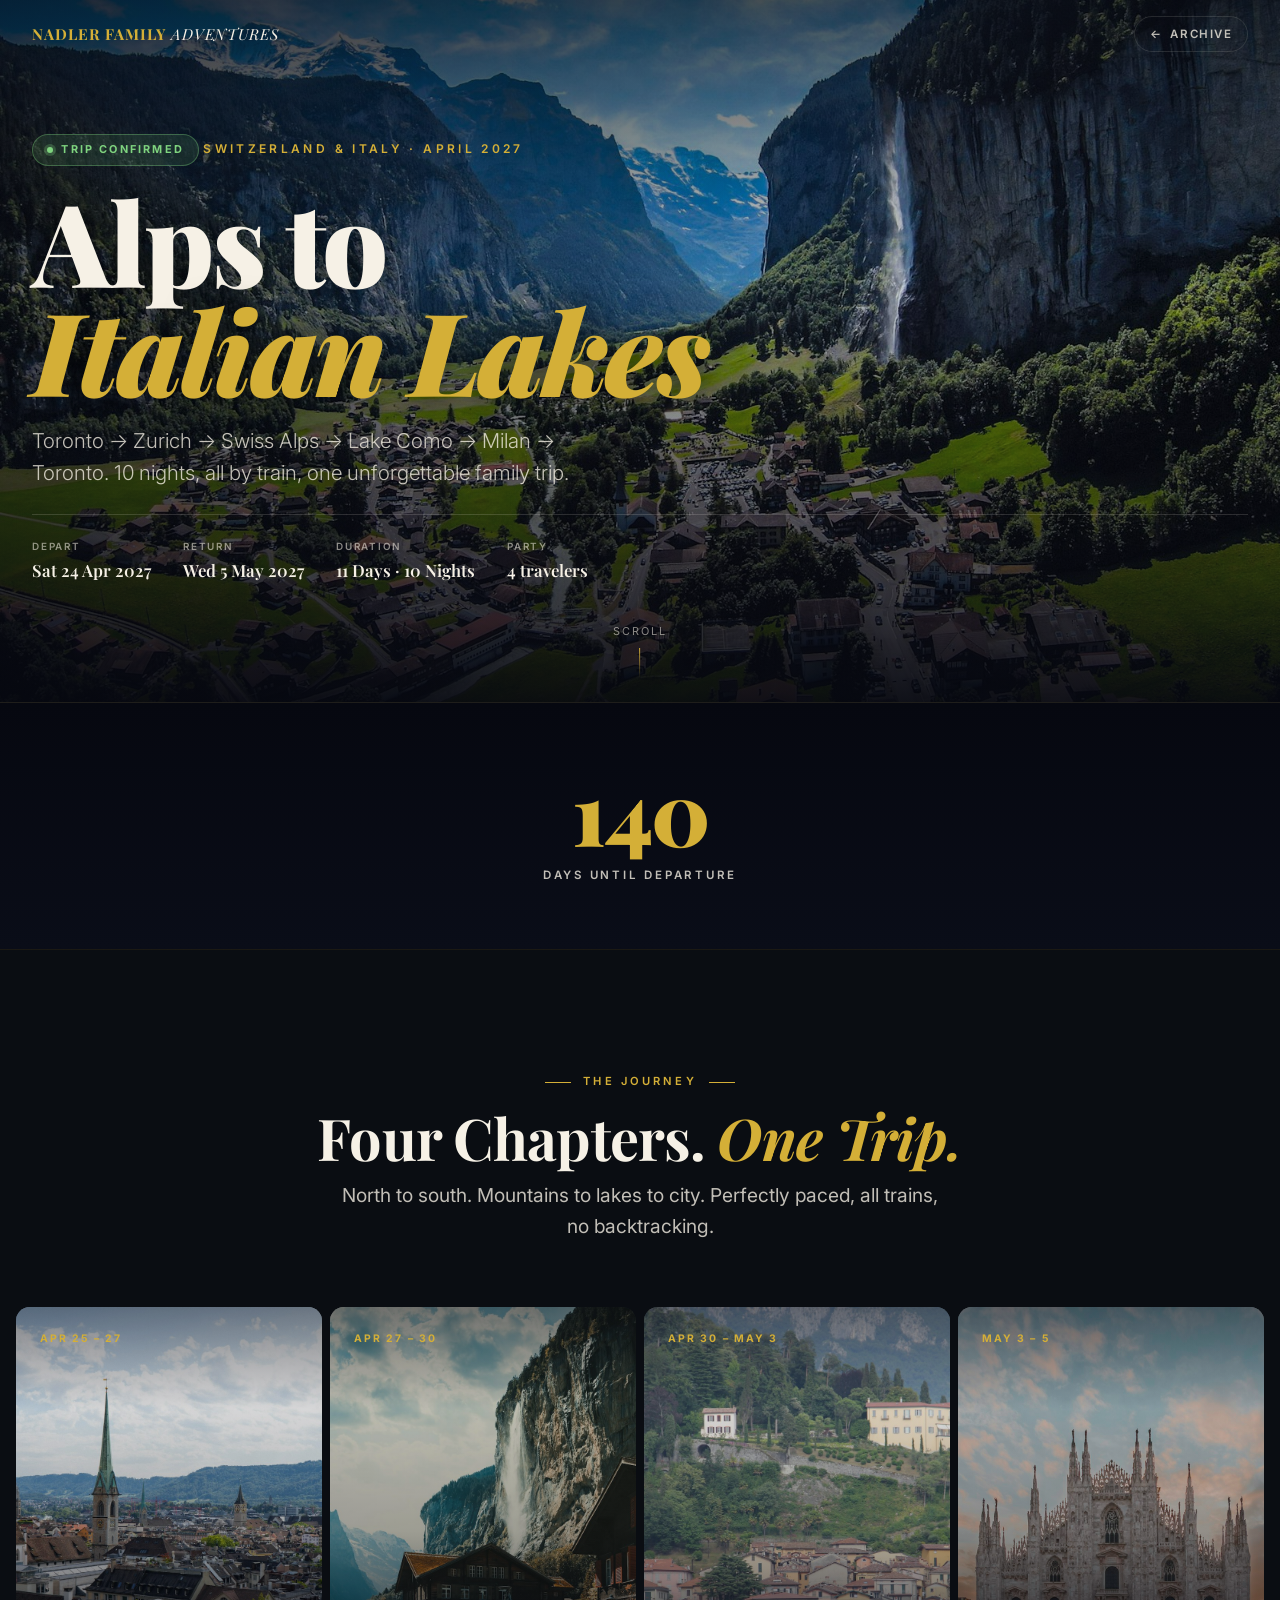
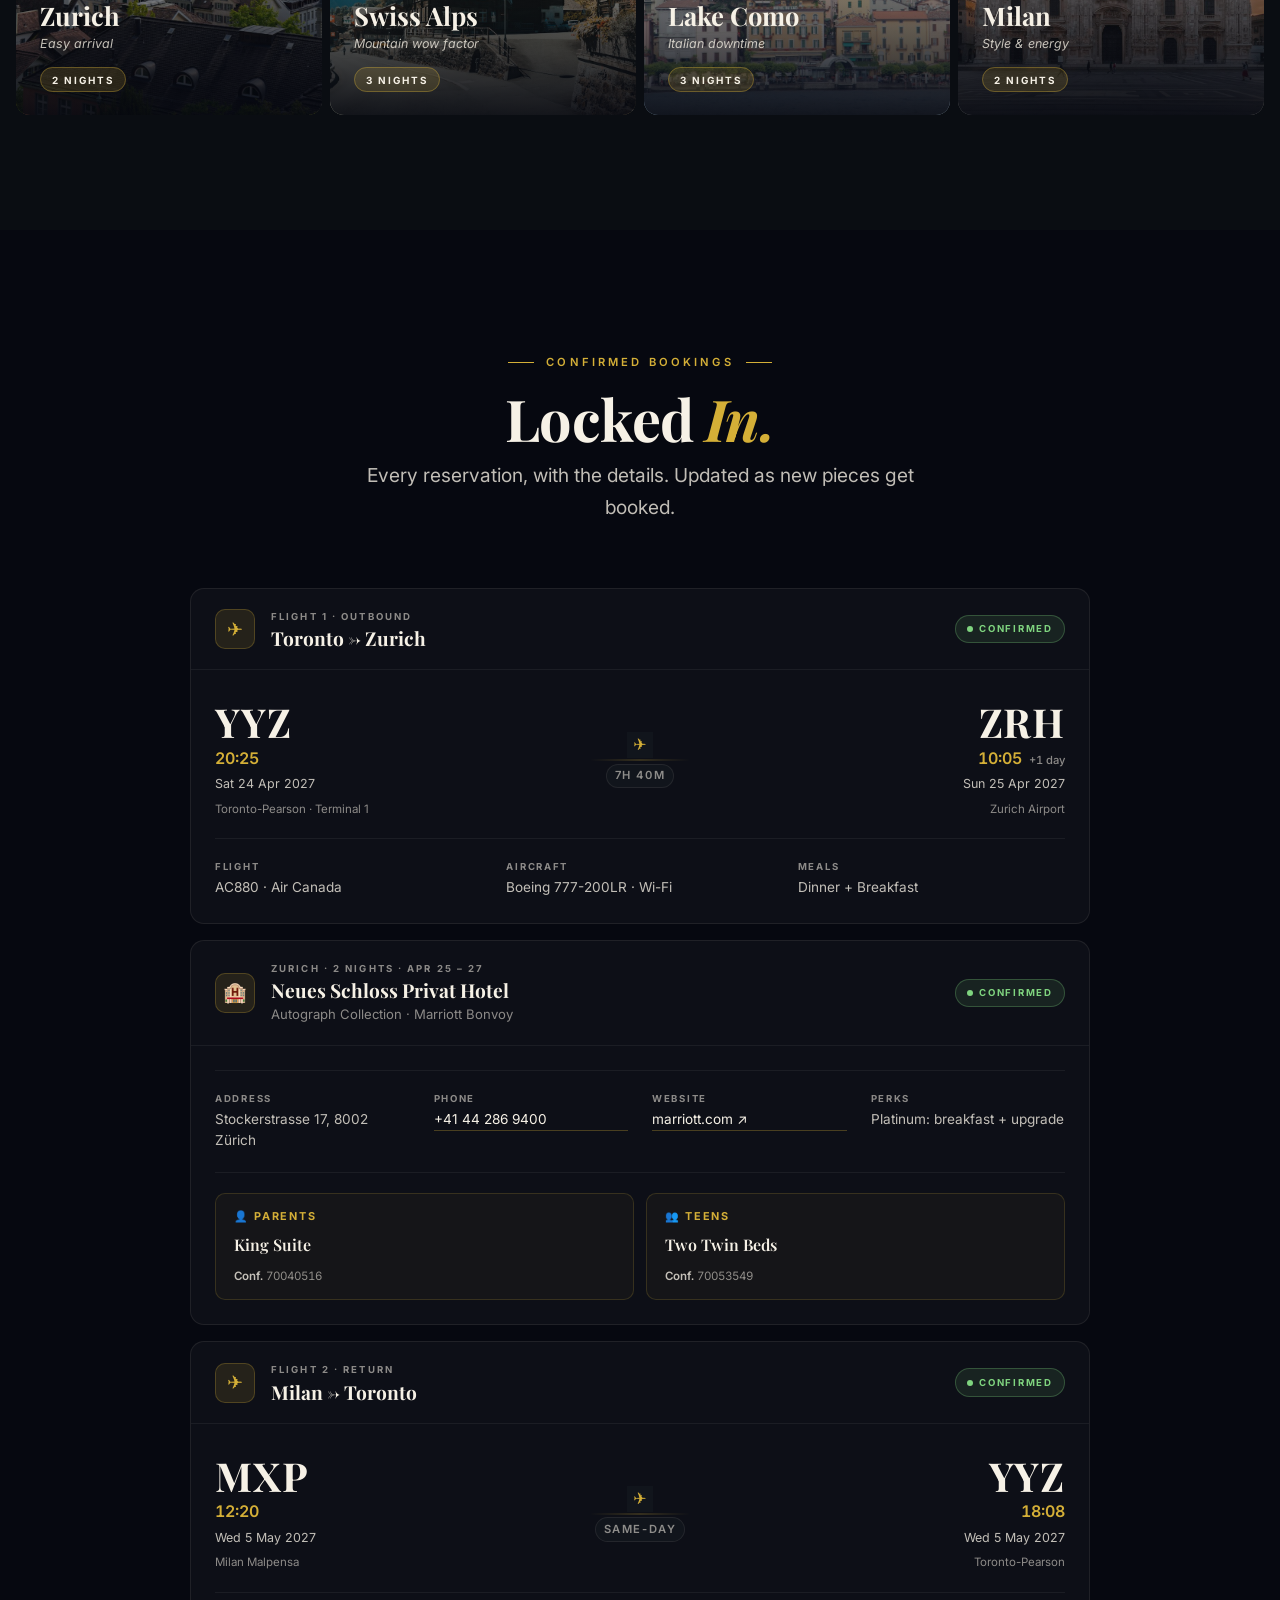
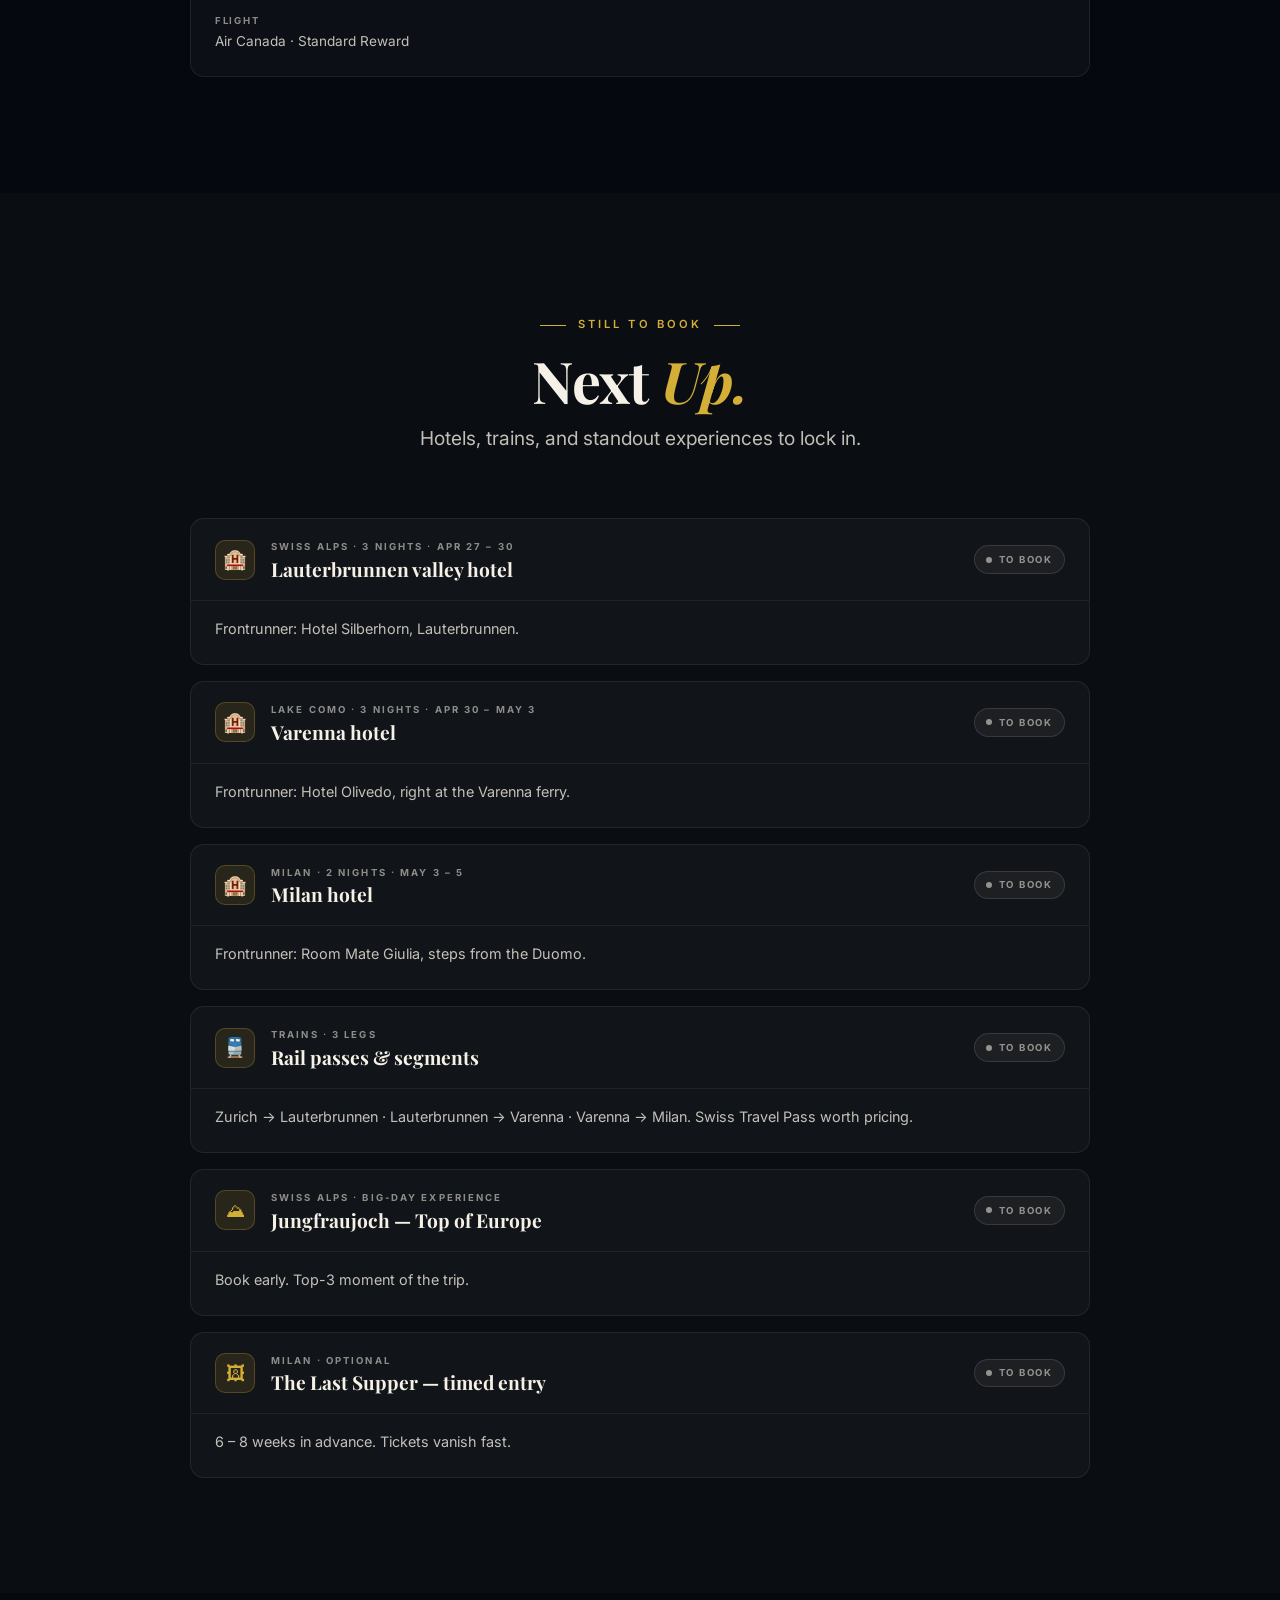
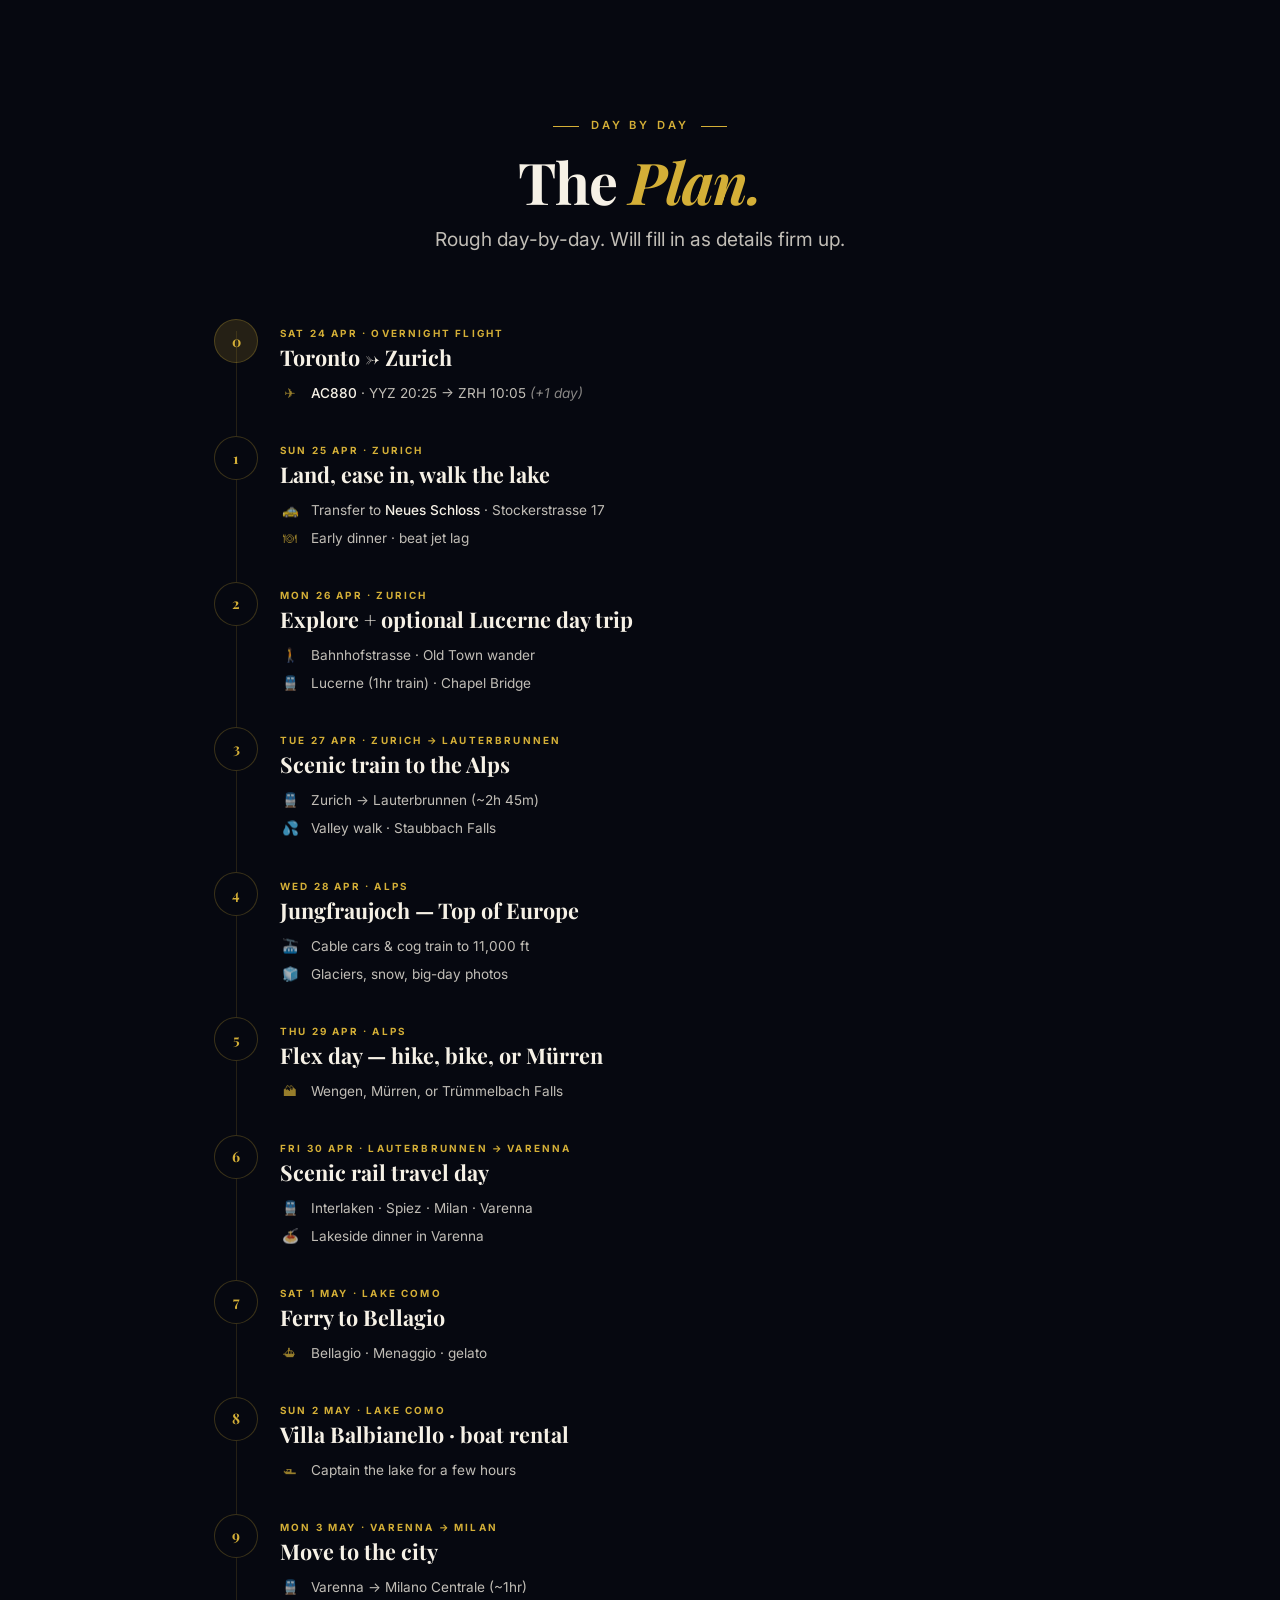
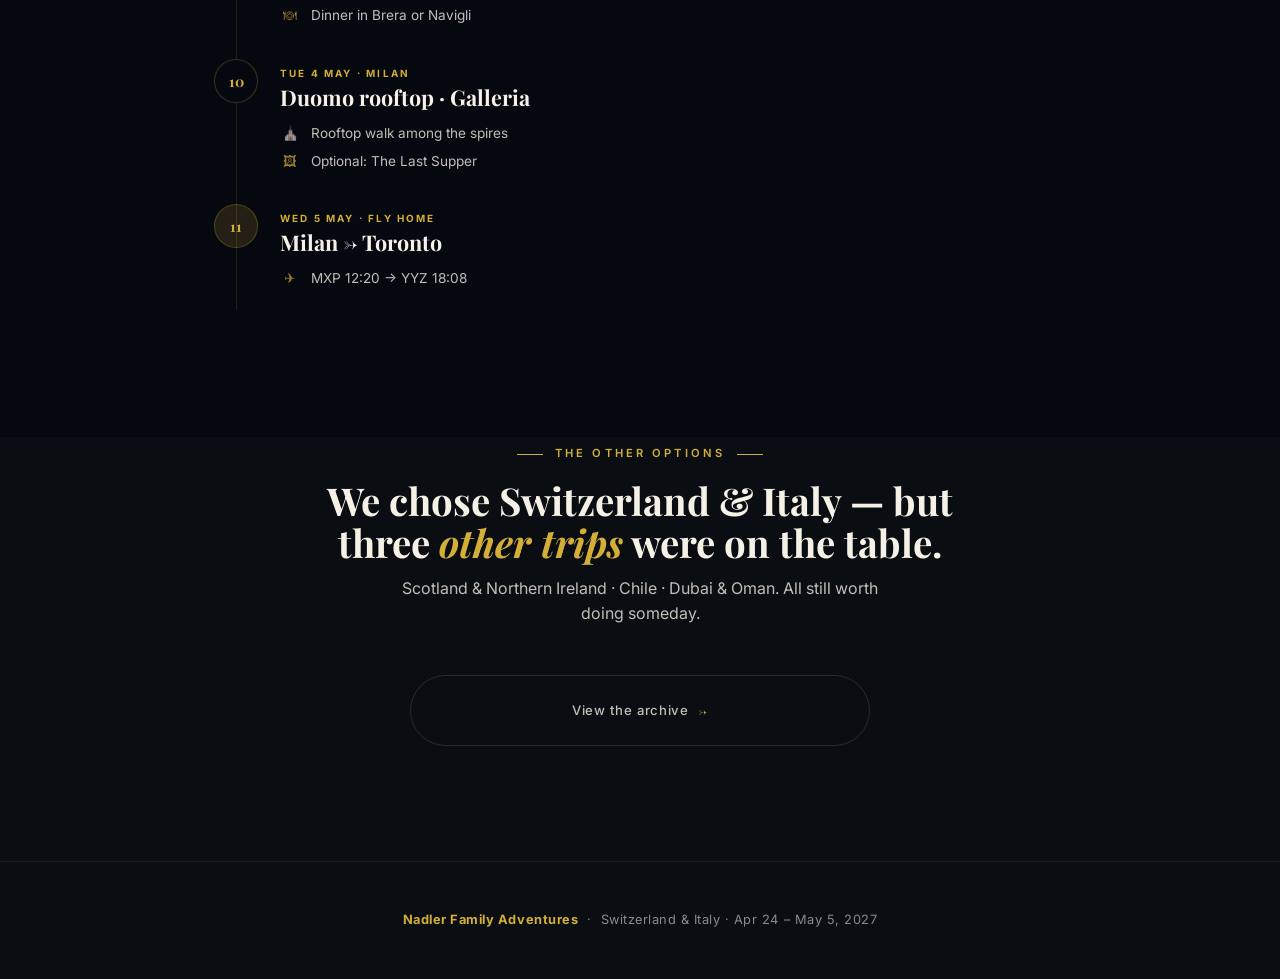
==== commit b38ee4d8: "Confirm Zurich hotel: Neues Schloss Autograph Collection - Move Zurich from 'To Book' to 'Confirmed " ====
--- a/index.html
+++ b/index.html
@@ -148,8 +148,41 @@
           </div>
         </article>
 
+        <!-- ZURICH HOTEL -->
+        <article class="booking reveal reveal-d1">
+          <div class="booking-header">
+            <div class="booking-icon" aria-hidden="true">🏨</div>
+            <div class="booking-heading">
+              <p class="booking-eyebrow">Zurich · 2 nights · Apr 25 – 27</p>
+              <h3 class="booking-title">Neues Schloss Privat Hotel</h3>
+              <p class="booking-subtitle">Autograph Collection · Marriott Bonvoy</p>
+            </div>
+            <span class="status-badge confirmed">Confirmed</span>
+          </div>
+          <div class="booking-body">
+            <ul class="booking-details">
+              <li><strong>Address</strong>Stockerstrasse 17, 8002 Zürich</li>
+              <li><strong>Phone</strong><a href="tel:+41442869400">+41 44 286 9400</a></li>
+              <li><strong>Website</strong><a href="https://www.marriott.com/en-us/hotels/zrhak-neues-schloss-privat-hotel-zurich-autograph-collection/overview/" target="_blank" rel="noopener noreferrer">marriott.com ↗</a></li>
+              <li><strong>Perks</strong>Platinum: breakfast + upgrade</li>
+            </ul>
+            <div class="rooms">
+              <div class="room">
+                <span class="room-name">👤 Parents</span>
+                <p class="room-type">King Suite</p>
+                <p class="room-conf"><strong>Conf.</strong> 70040516</p>
+              </div>
+              <div class="room">
+                <span class="room-name">👥 Teens</span>
+                <p class="room-type">Two Twin Beds</p>
+                <p class="room-conf"><strong>Conf.</strong> 70053549</p>
+              </div>
+            </div>
+          </div>
+        </article>
+
         <!-- FLIGHT 2: RETURN -->
-        <article class="booking reveal reveal-d1">
+        <article class="booking reveal reveal-d2">
           <div class="booking-header">
             <div class="booking-icon" aria-hidden="true">✈</div>
             <div class="booking-heading">
@@ -201,20 +234,6 @@
           <div class="booking-header">
             <div class="booking-icon" aria-hidden="true">🏨</div>
             <div class="booking-heading">
-              <p class="booking-eyebrow">Zurich · 2 nights · Apr 25 – 27</p>
-              <h3 class="booking-title">Zurich hotel</h3>
-            </div>
-            <span class="status-badge todo">To book</span>
-          </div>
-          <div class="booking-body" style="padding-top:1rem;">
-            <p style="font-size:0.9rem;color:var(--cream-dim);">Frontrunners: Baur au Lac (luxury) · 25hours Langstrasse (teen cool).</p>
-          </div>
-        </article>
-
-        <article class="booking reveal reveal-d1">
-          <div class="booking-header">
-            <div class="booking-icon" aria-hidden="true">🏨</div>
-            <div class="booking-heading">
               <p class="booking-eyebrow">Swiss Alps · 3 nights · Apr 27 – 30</p>
               <h3 class="booking-title">Lauterbrunnen valley hotel</h3>
             </div>
@@ -325,7 +344,7 @@
             <p class="timeline-date">Sun 25 Apr · Zurich</p>
             <h3 class="timeline-heading">Land, ease in, walk the lake</h3>
             <ul class="timeline-items">
-              <li class="timeline-item"><span class="ti-icon">🚕</span><span>Transfer to hotel · Old Town</span></li>
+              <li class="timeline-item"><span class="ti-icon">🚕</span><span>Transfer to <span class="ti-label">Neues Schloss</span> · Stockerstrasse 17</span></li>
               <li class="timeline-item"><span class="ti-icon">🍽</span><span>Early dinner · beat jet lag</span></li>
             </ul>
           </div>
--- a/css/styles.css
+++ b/css/styles.css
@@ -1314,6 +1314,65 @@
   text-transform: uppercase;
   color: var(--cream-muted);
 }
+
+/* Room sub-cards inside a booking (e.g. multi-room hotel) */
+.rooms {
+  display: grid;
+  grid-template-columns: repeat(auto-fit, minmax(240px, 1fr));
+  gap: 0.75rem;
+  margin-top: 1.25rem;
+  padding-top: 1.25rem;
+  border-top: 1px solid rgba(246,241,230,0.06);
+}
+.room {
+  padding: 0.9rem 1.1rem;
+  background: rgba(212,175,55,0.04);
+  border: 1px solid rgba(212,175,55,0.18);
+  border-radius: 10px;
+  display: flex;
+  flex-direction: column;
+  gap: 0.2rem;
+}
+.room-name {
+  font-size: 0.68rem;
+  font-weight: 700;
+  letter-spacing: 0.16em;
+  text-transform: uppercase;
+  color: var(--gold);
+  display: flex;
+  align-items: center;
+  gap: 0.5rem;
+}
+.room-type {
+  font-family: var(--font-display);
+  font-size: 1rem;
+  font-weight: 600;
+  color: var(--cream);
+  margin: 0.2rem 0 0.35rem;
+}
+.room-conf {
+  font-size: 0.72rem;
+  color: var(--cream-muted);
+  font-variant-numeric: tabular-nums;
+}
+.room-conf strong {
+  color: var(--cream-dim);
+  font-weight: 600;
+}
+
+.booking-subtitle {
+  font-size: 0.82rem;
+  color: var(--cream-muted);
+  margin-top: 0.15rem;
+}
+
+.booking-details a {
+  color: var(--cream);
+  text-decoration: none;
+  border-bottom: 1px solid rgba(212,175,55,0.3);
+  transition: color 0.2s, border-color 0.2s;
+}
+.booking-details a:hover { color: var(--gold); border-color: var(--gold); }
 
 /* Timeline */
 .timeline {
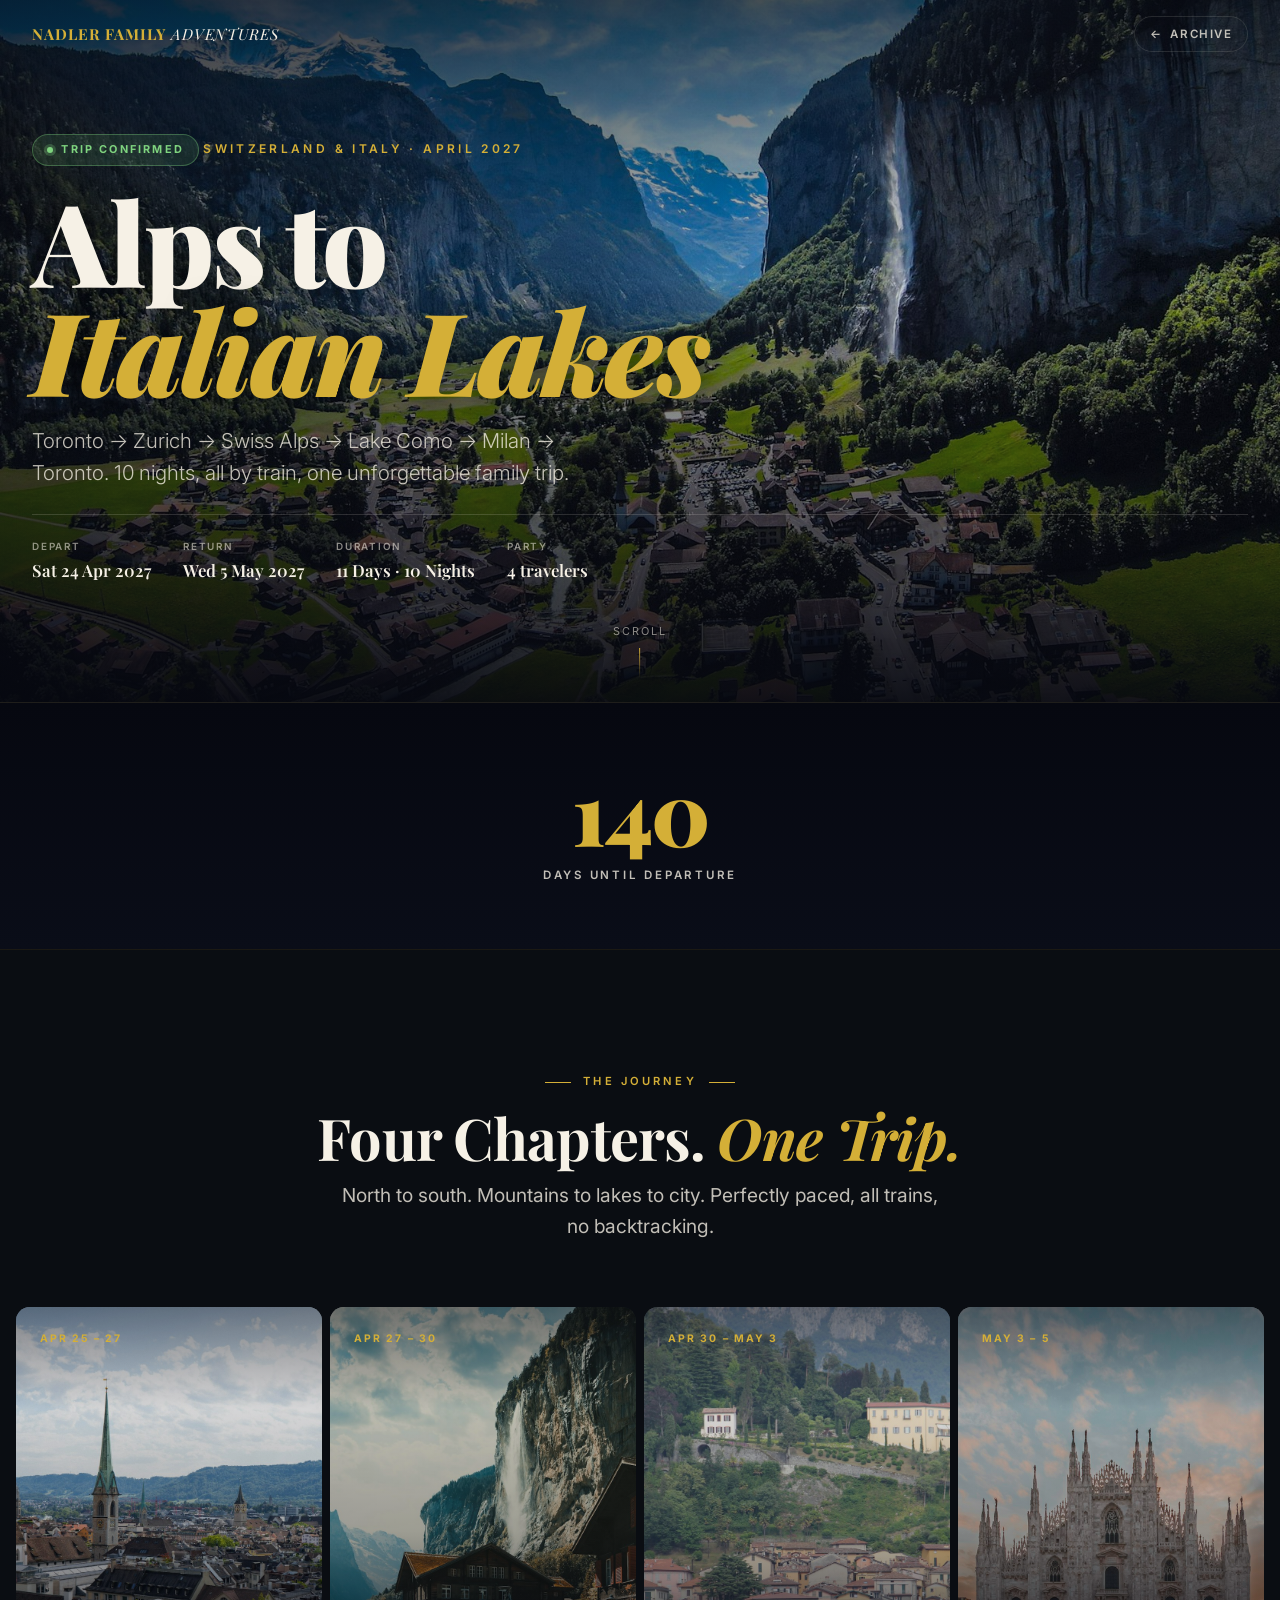
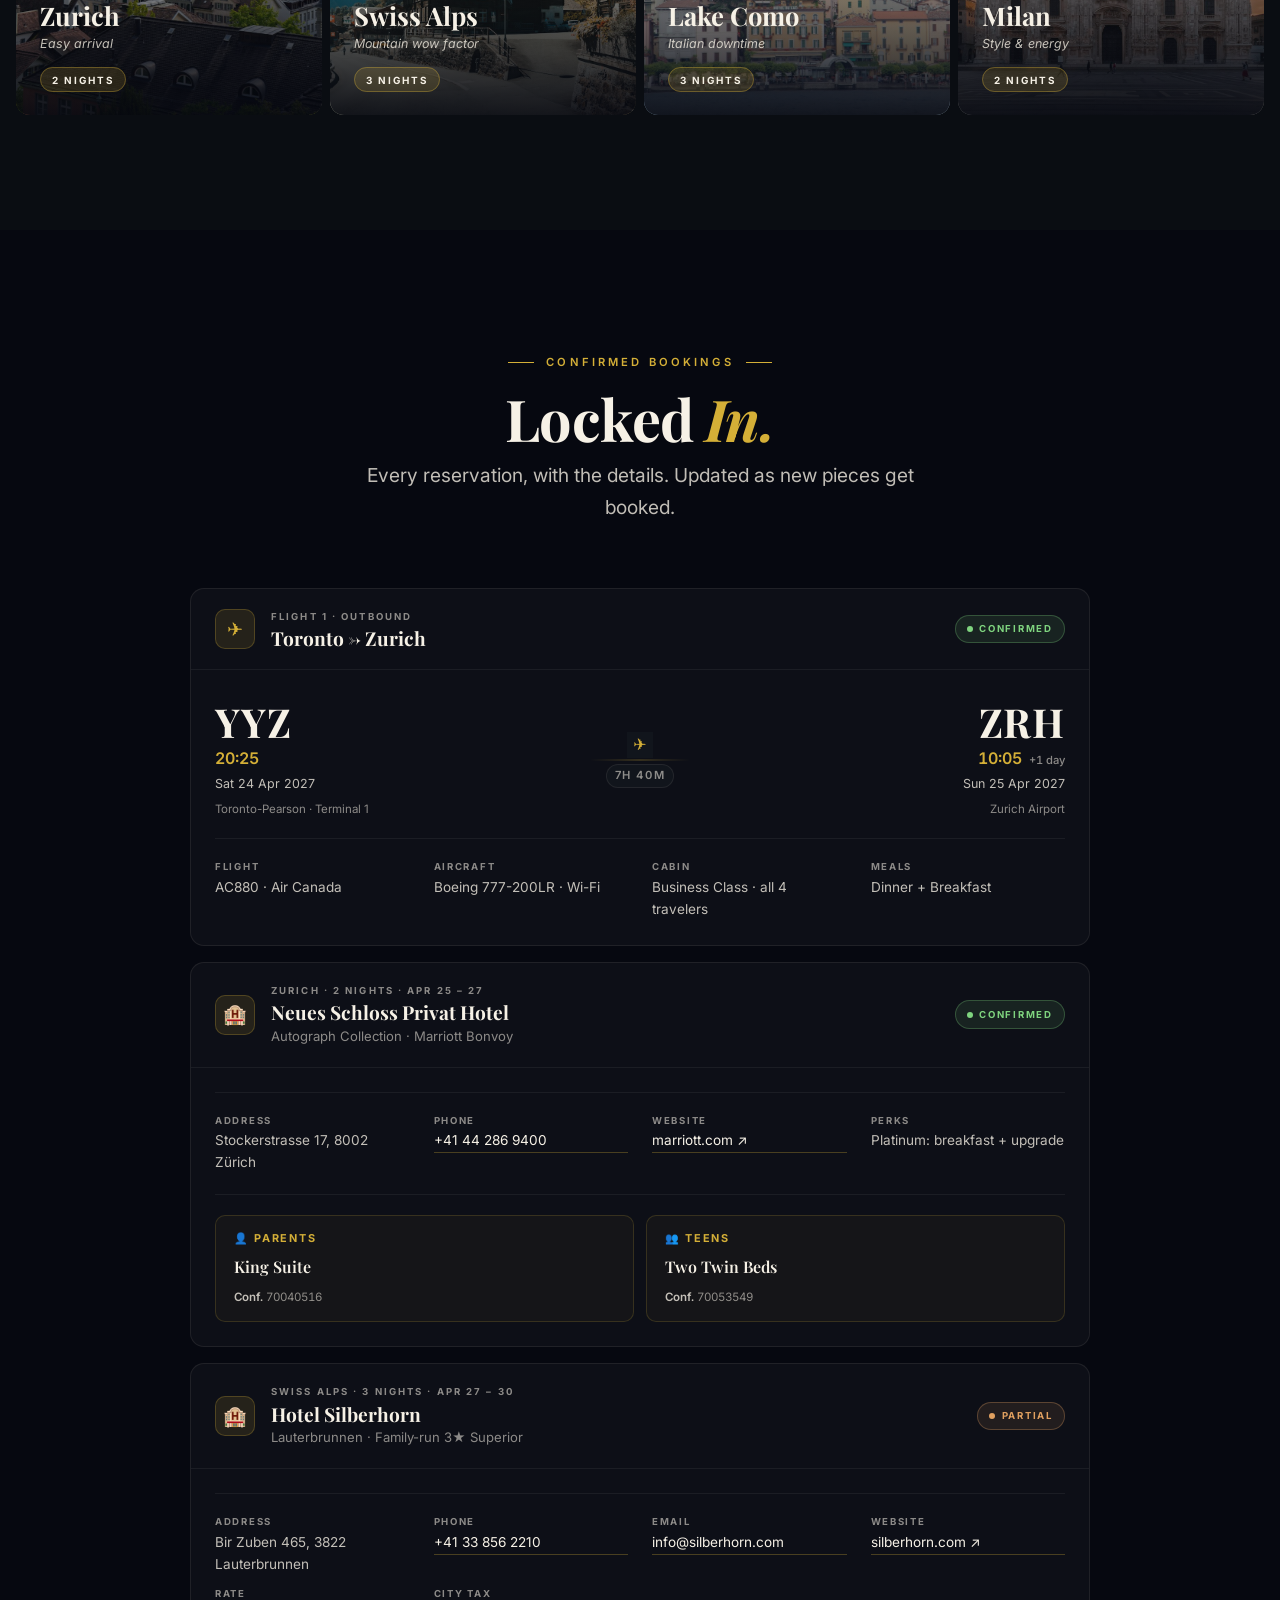
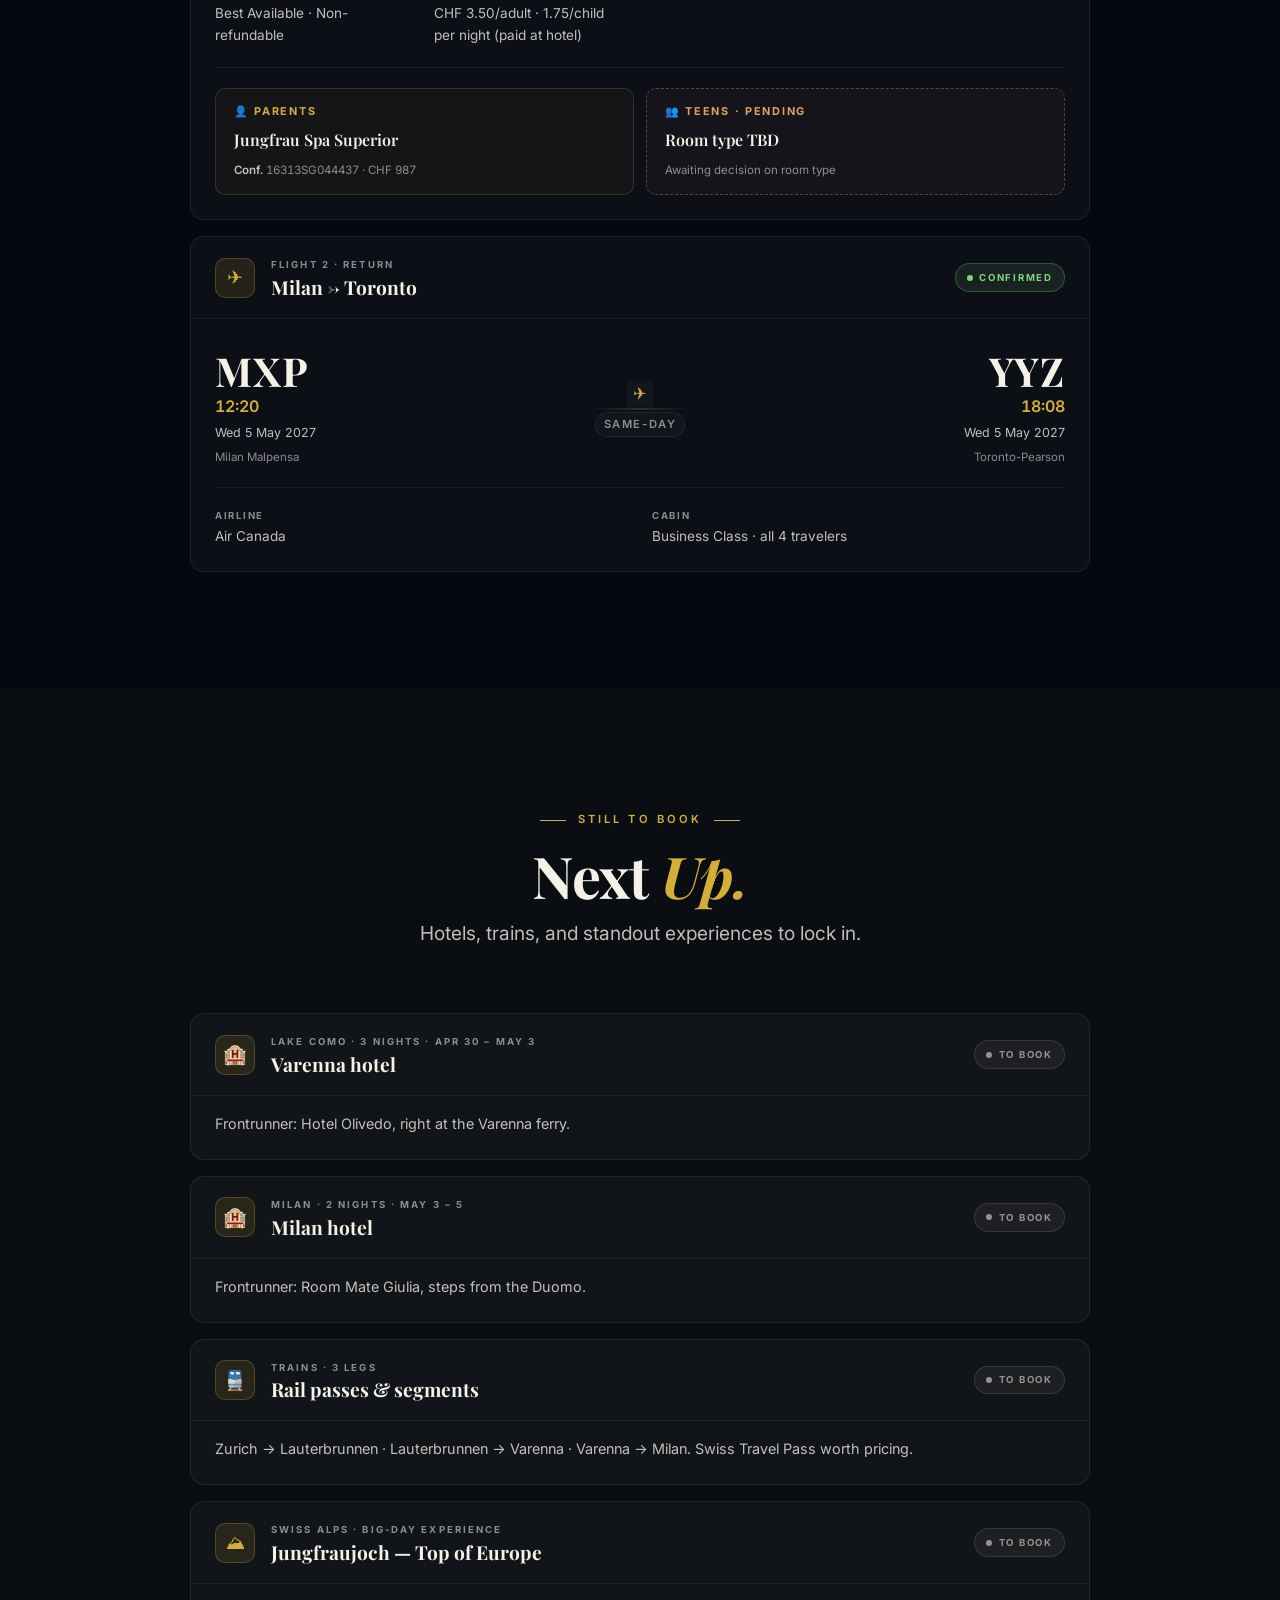
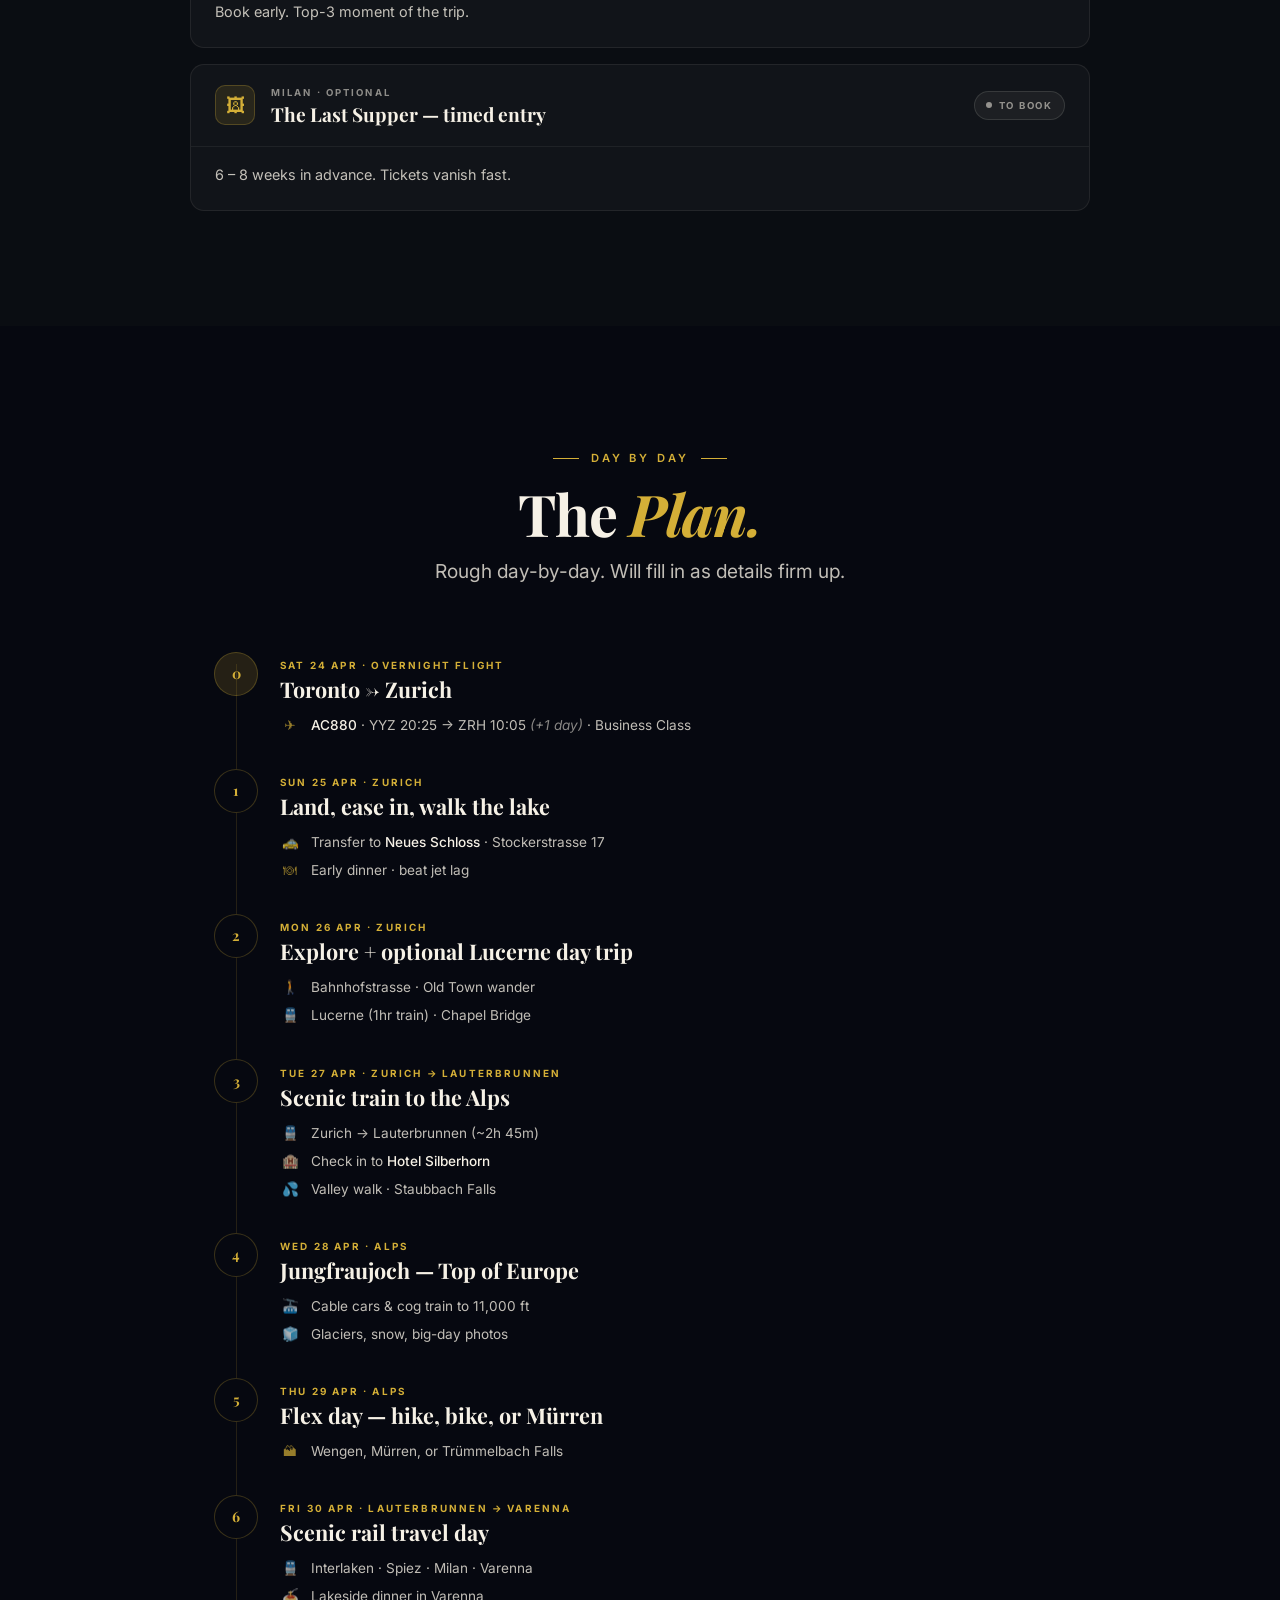
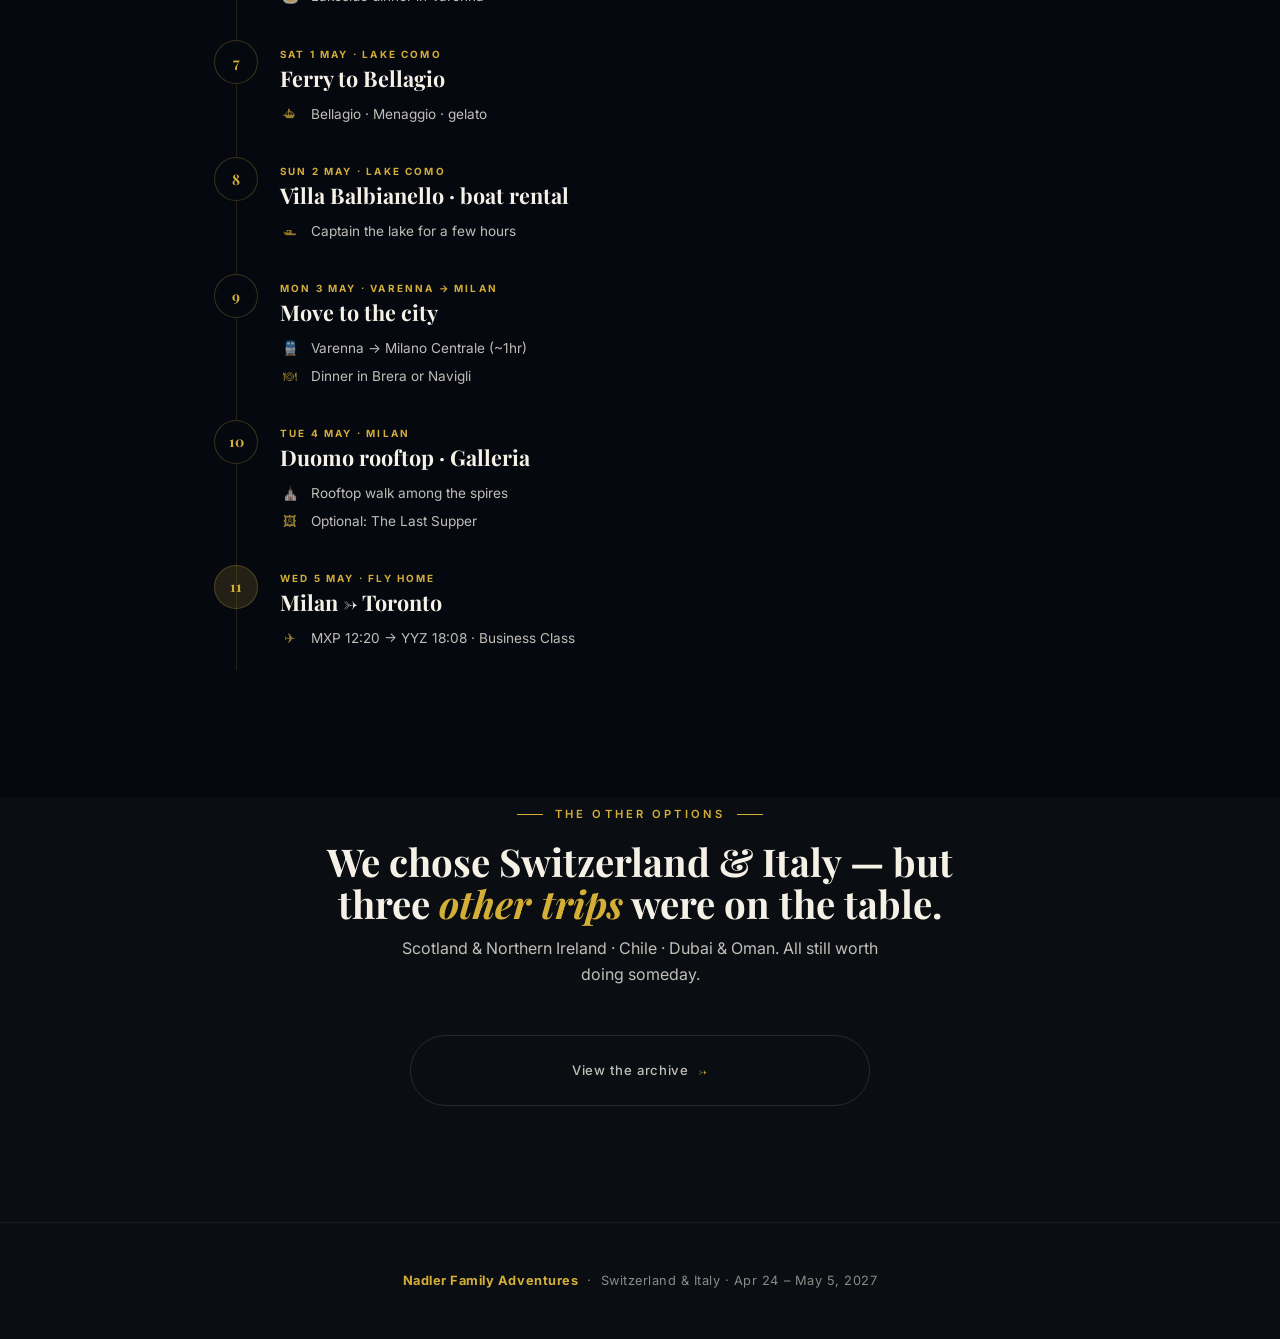
==== commit 855180da: "Silberhorn partial booking + all 4 in Business class both ways - Alps hotel moved from 'To Book' → '" ====
--- a/index.html
+++ b/index.html
@@ -143,6 +143,7 @@
             <ul class="booking-details">
               <li><strong>Flight</strong>AC880 · Air Canada</li>
               <li><strong>Aircraft</strong>Boeing 777-200LR · Wi-Fi</li>
+              <li><strong>Cabin</strong>Business Class · all 4 travelers</li>
               <li><strong>Meals</strong>Dinner + Breakfast</li>
             </ul>
           </div>
@@ -181,8 +182,43 @@
           </div>
         </article>
 
+        <!-- LAUTERBRUNNEN HOTEL -->
+        <article class="booking reveal reveal-d2">
+          <div class="booking-header">
+            <div class="booking-icon" aria-hidden="true">🏨</div>
+            <div class="booking-heading">
+              <p class="booking-eyebrow">Swiss Alps · 3 nights · Apr 27 – 30</p>
+              <h3 class="booking-title">Hotel Silberhorn</h3>
+              <p class="booking-subtitle">Lauterbrunnen · Family-run 3★ Superior</p>
+            </div>
+            <span class="status-badge partial">Partial</span>
+          </div>
+          <div class="booking-body">
+            <ul class="booking-details">
+              <li><strong>Address</strong>Bir Zuben 465, 3822 Lauterbrunnen</li>
+              <li><strong>Phone</strong><a href="tel:+41338562210">+41 33 856 2210</a></li>
+              <li><strong>Email</strong><a href="mailto:info@silberhorn.com">info@silberhorn.com</a></li>
+              <li><strong>Website</strong><a href="https://www.silberhorn.com/en/" target="_blank" rel="noopener noreferrer">silberhorn.com ↗</a></li>
+              <li><strong>Rate</strong>Best Available · Non-refundable</li>
+              <li><strong>City Tax</strong>CHF 3.50/adult · 1.75/child per night (paid at hotel)</li>
+            </ul>
+            <div class="rooms">
+              <div class="room">
+                <span class="room-name">👤 Parents</span>
+                <p class="room-type">Jungfrau Spa Superior</p>
+                <p class="room-conf"><strong>Conf.</strong> 16313SG044437 · CHF 987</p>
+              </div>
+              <div class="room pending">
+                <span class="room-name">👥 Teens · Pending</span>
+                <p class="room-type">Room type TBD</p>
+                <p class="room-conf">Awaiting decision on room type</p>
+              </div>
+            </div>
+          </div>
+        </article>
+
         <!-- FLIGHT 2: RETURN -->
-        <article class="booking reveal reveal-d2">
+        <article class="booking reveal reveal-d3">
           <div class="booking-header">
             <div class="booking-icon" aria-hidden="true">✈</div>
             <div class="booking-heading">
@@ -211,7 +247,8 @@
               </div>
             </div>
             <ul class="booking-details">
-              <li><strong>Flight</strong>Air Canada · Standard Reward</li>
+              <li><strong>Airline</strong>Air Canada</li>
+              <li><strong>Cabin</strong>Business Class · all 4 travelers</li>
             </ul>
           </div>
         </article>
@@ -234,20 +271,6 @@
           <div class="booking-header">
             <div class="booking-icon" aria-hidden="true">🏨</div>
             <div class="booking-heading">
-              <p class="booking-eyebrow">Swiss Alps · 3 nights · Apr 27 – 30</p>
-              <h3 class="booking-title">Lauterbrunnen valley hotel</h3>
-            </div>
-            <span class="status-badge todo">To book</span>
-          </div>
-          <div class="booking-body" style="padding-top:1rem;">
-            <p style="font-size:0.9rem;color:var(--cream-dim);">Frontrunner: Hotel Silberhorn, Lauterbrunnen.</p>
-          </div>
-        </article>
-
-        <article class="booking reveal reveal-d2">
-          <div class="booking-header">
-            <div class="booking-icon" aria-hidden="true">🏨</div>
-            <div class="booking-heading">
               <p class="booking-eyebrow">Lake Como · 3 nights · Apr 30 – May 3</p>
               <h3 class="booking-title">Varenna hotel</h3>
             </div>
@@ -334,7 +357,7 @@
             <p class="timeline-date">Sat 24 Apr · Overnight flight</p>
             <h3 class="timeline-heading">Toronto → Zurich</h3>
             <ul class="timeline-items">
-              <li class="timeline-item"><span class="ti-icon">✈</span><span><span class="ti-label">AC880</span> · YYZ 20:25 → ZRH 10:05 <em style="color:var(--cream-muted);">(+1 day)</em></span></li>
+              <li class="timeline-item"><span class="ti-icon">✈</span><span><span class="ti-label">AC880</span> · YYZ 20:25 → ZRH 10:05 <em style="color:var(--cream-muted);">(+1 day)</em> · Business Class</span></li>
             </ul>
           </div>
         </div>
@@ -367,6 +390,7 @@
             <h3 class="timeline-heading">Scenic train to the Alps</h3>
             <ul class="timeline-items">
               <li class="timeline-item"><span class="ti-icon">🚆</span><span>Zurich → Lauterbrunnen (~2h 45m)</span></li>
+              <li class="timeline-item"><span class="ti-icon">🏨</span><span>Check in to <span class="ti-label">Hotel Silberhorn</span></span></li>
               <li class="timeline-item"><span class="ti-icon">💦</span><span>Valley walk · Staubbach Falls</span></li>
             </ul>
           </div>
@@ -451,7 +475,7 @@
             <p class="timeline-date">Wed 5 May · Fly home</p>
             <h3 class="timeline-heading">Milan → Toronto</h3>
             <ul class="timeline-items">
-              <li class="timeline-item"><span class="ti-icon">✈</span><span>MXP 12:20 → YYZ 18:08</span></li>
+              <li class="timeline-item"><span class="ti-icon">✈</span><span>MXP 12:20 → YYZ 18:08 · Business Class</span></li>
             </ul>
           </div>
         </div>
--- a/css/styles.css
+++ b/css/styles.css
@@ -1153,6 +1153,8 @@
 .status-badge.pending::before { background: #e8c468; }
 .status-badge.todo { color: var(--cream-muted); background: rgba(246,241,230,0.05); border: 1px solid rgba(246,241,230,0.12); }
 .status-badge.todo::before { background: var(--cream-muted); }
+.status-badge.partial { color: #e0a060; background: rgba(224,160,96,0.1); border: 1px solid rgba(224,160,96,0.3); }
+.status-badge.partial::before { background: #e0a060; }
 
 /* Booking cards */
 .bookings {
@@ -1333,6 +1335,11 @@
   flex-direction: column;
   gap: 0.2rem;
 }
+.room.pending {
+  background: rgba(224,160,96,0.04);
+  border: 1px dashed rgba(224,160,96,0.35);
+}
+.room.pending .room-name { color: #e0a060; }
 .room-name {
   font-size: 0.68rem;
   font-weight: 700;
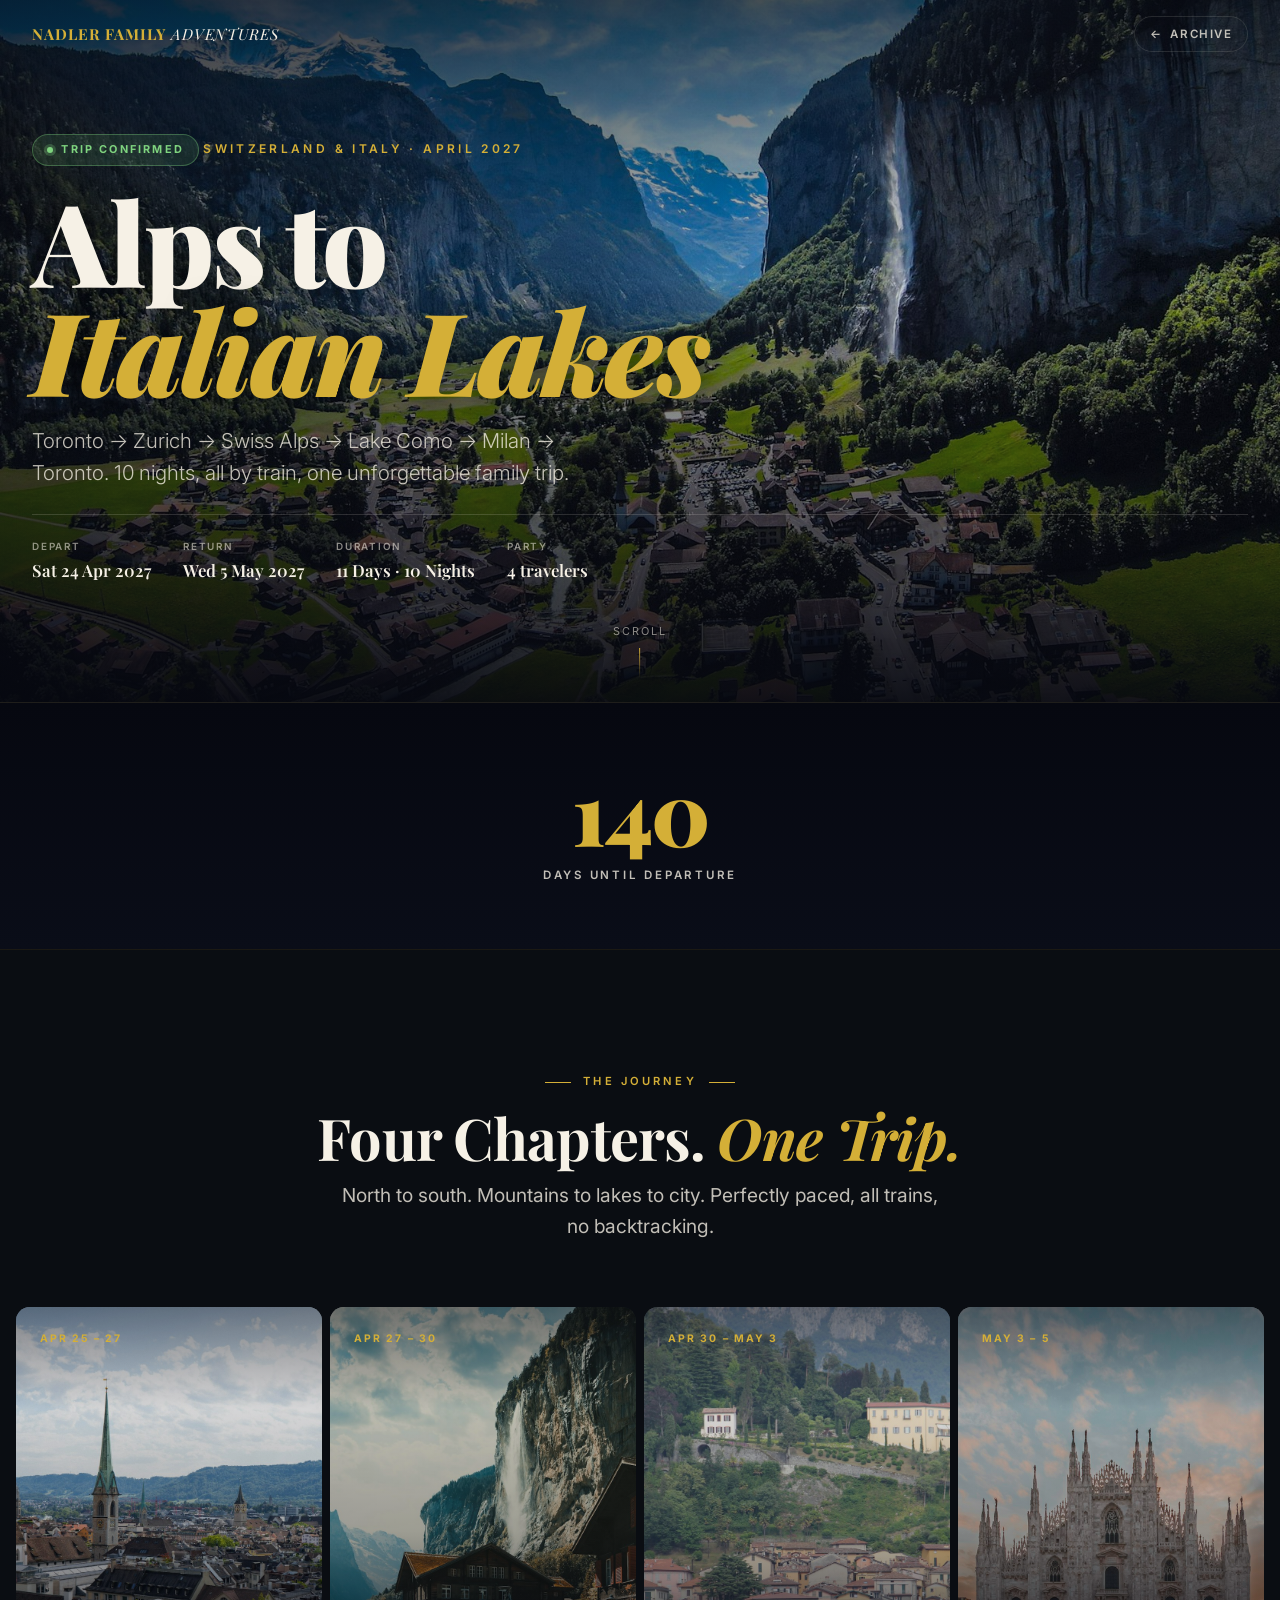
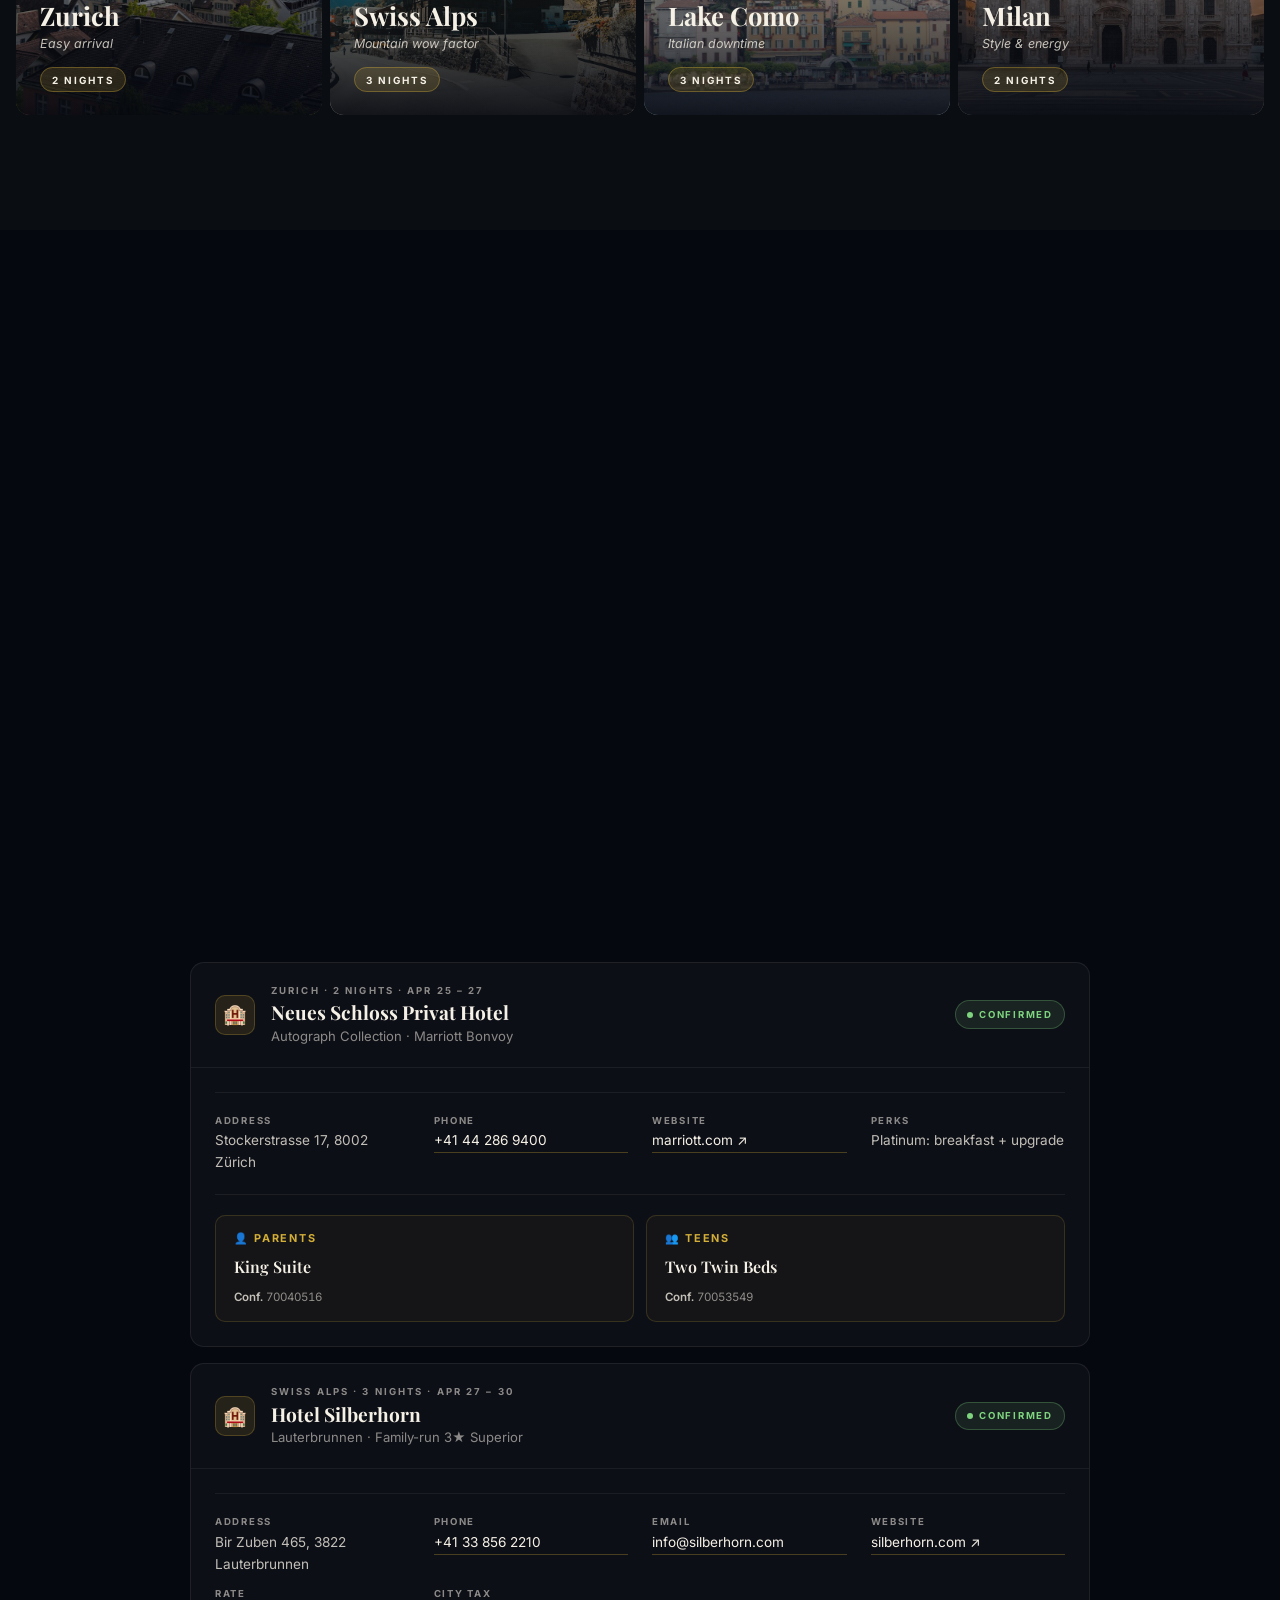
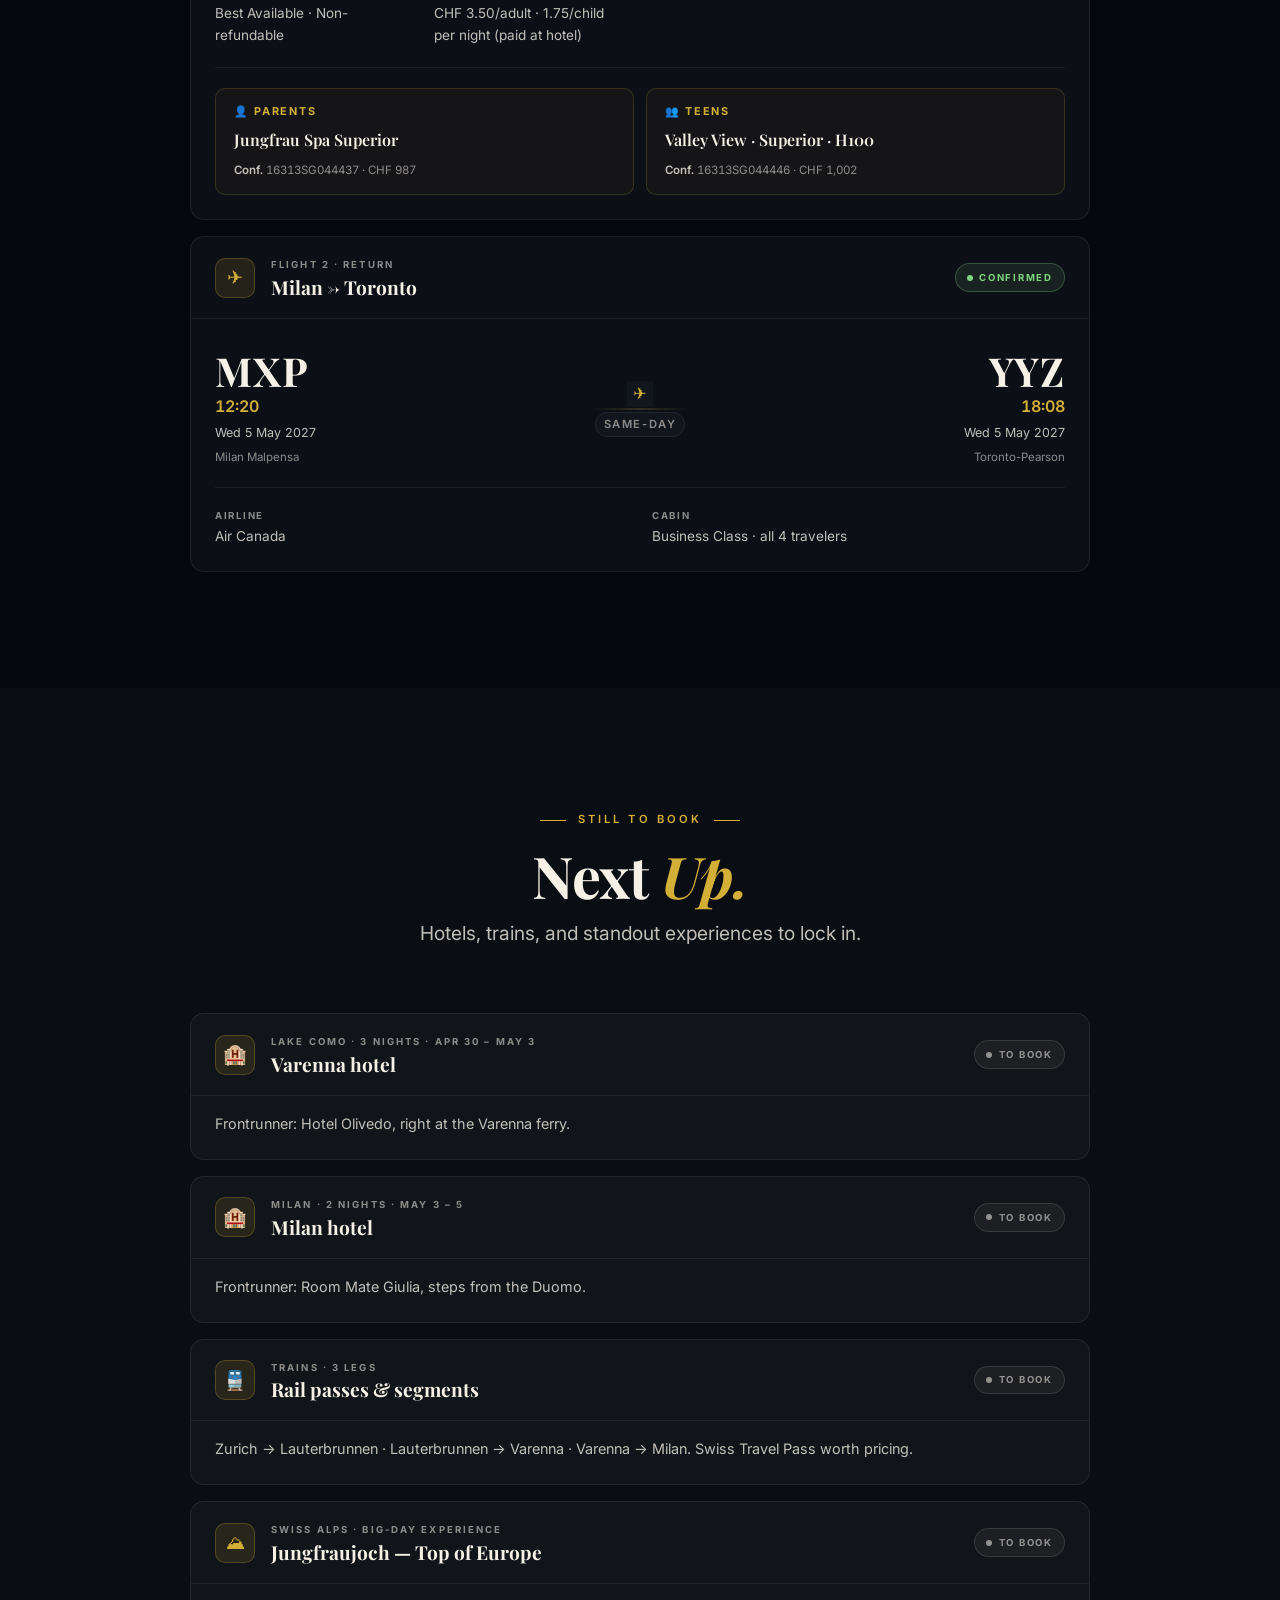
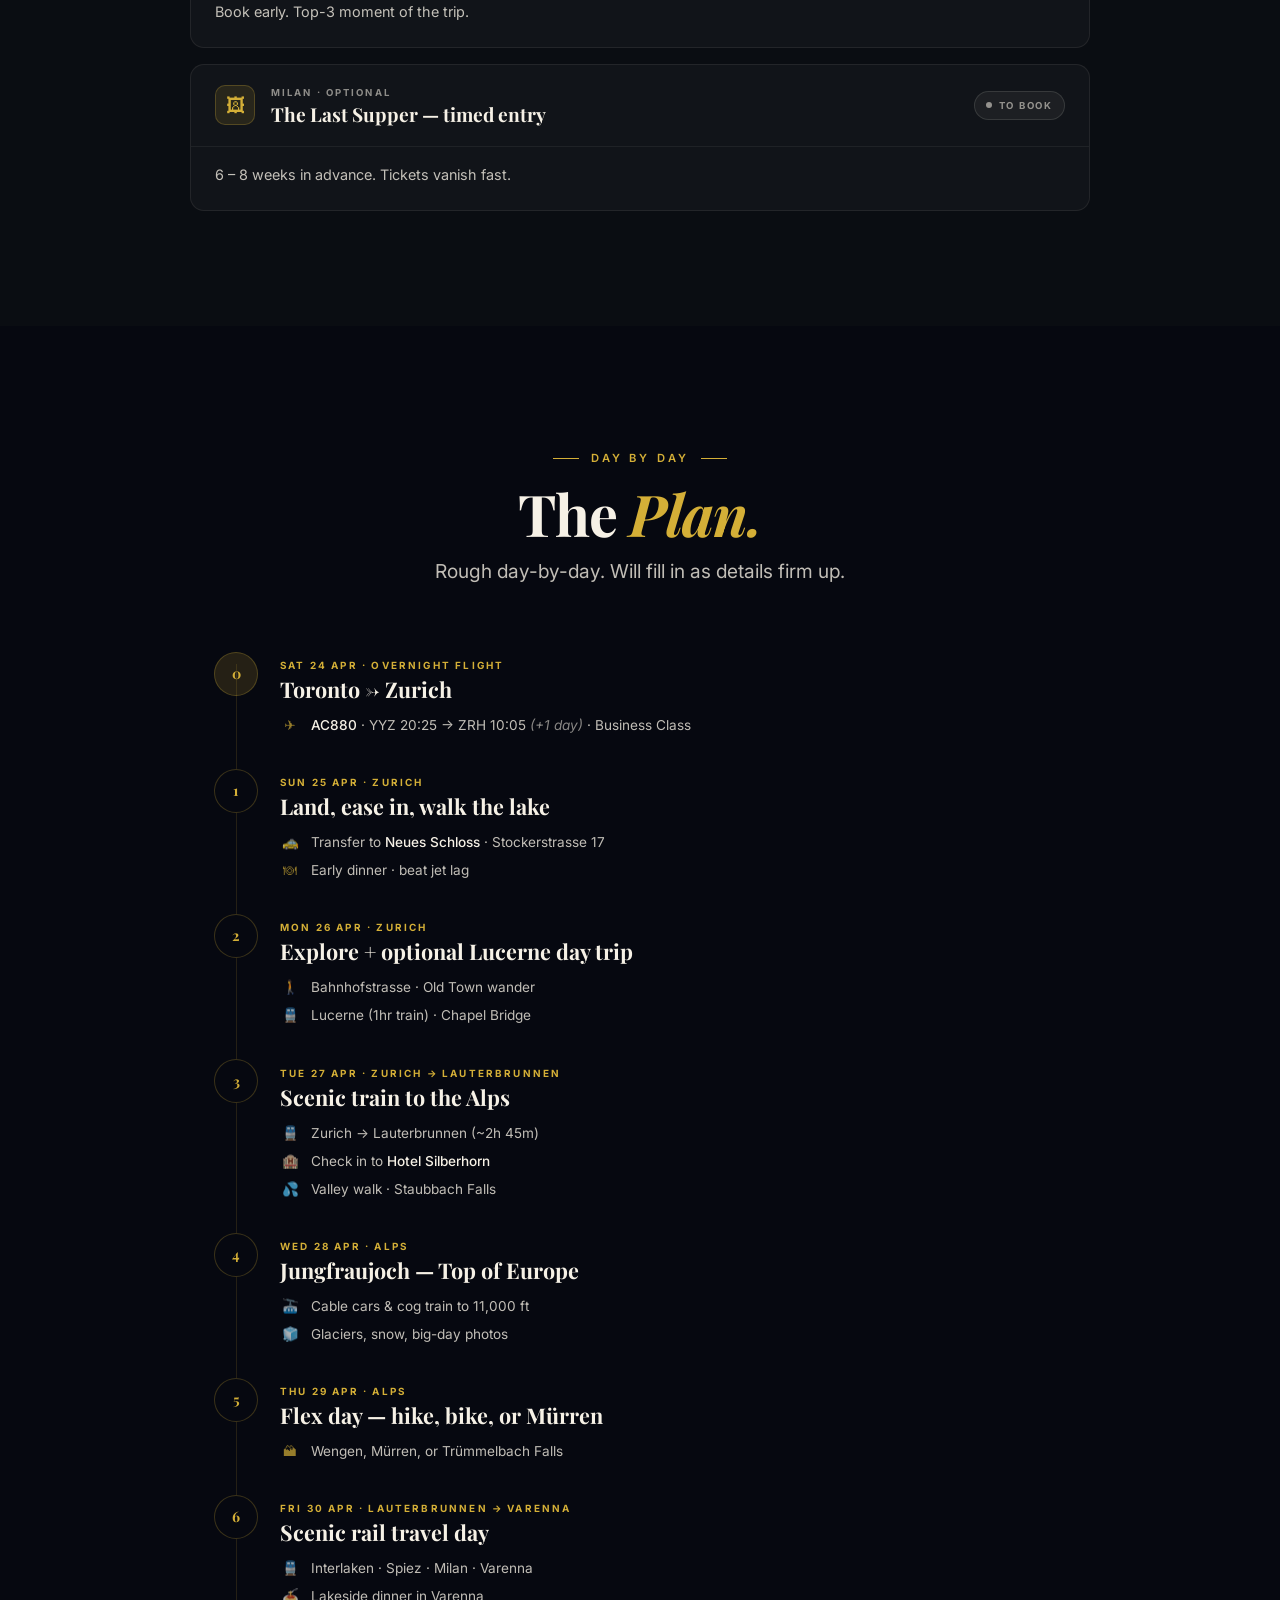
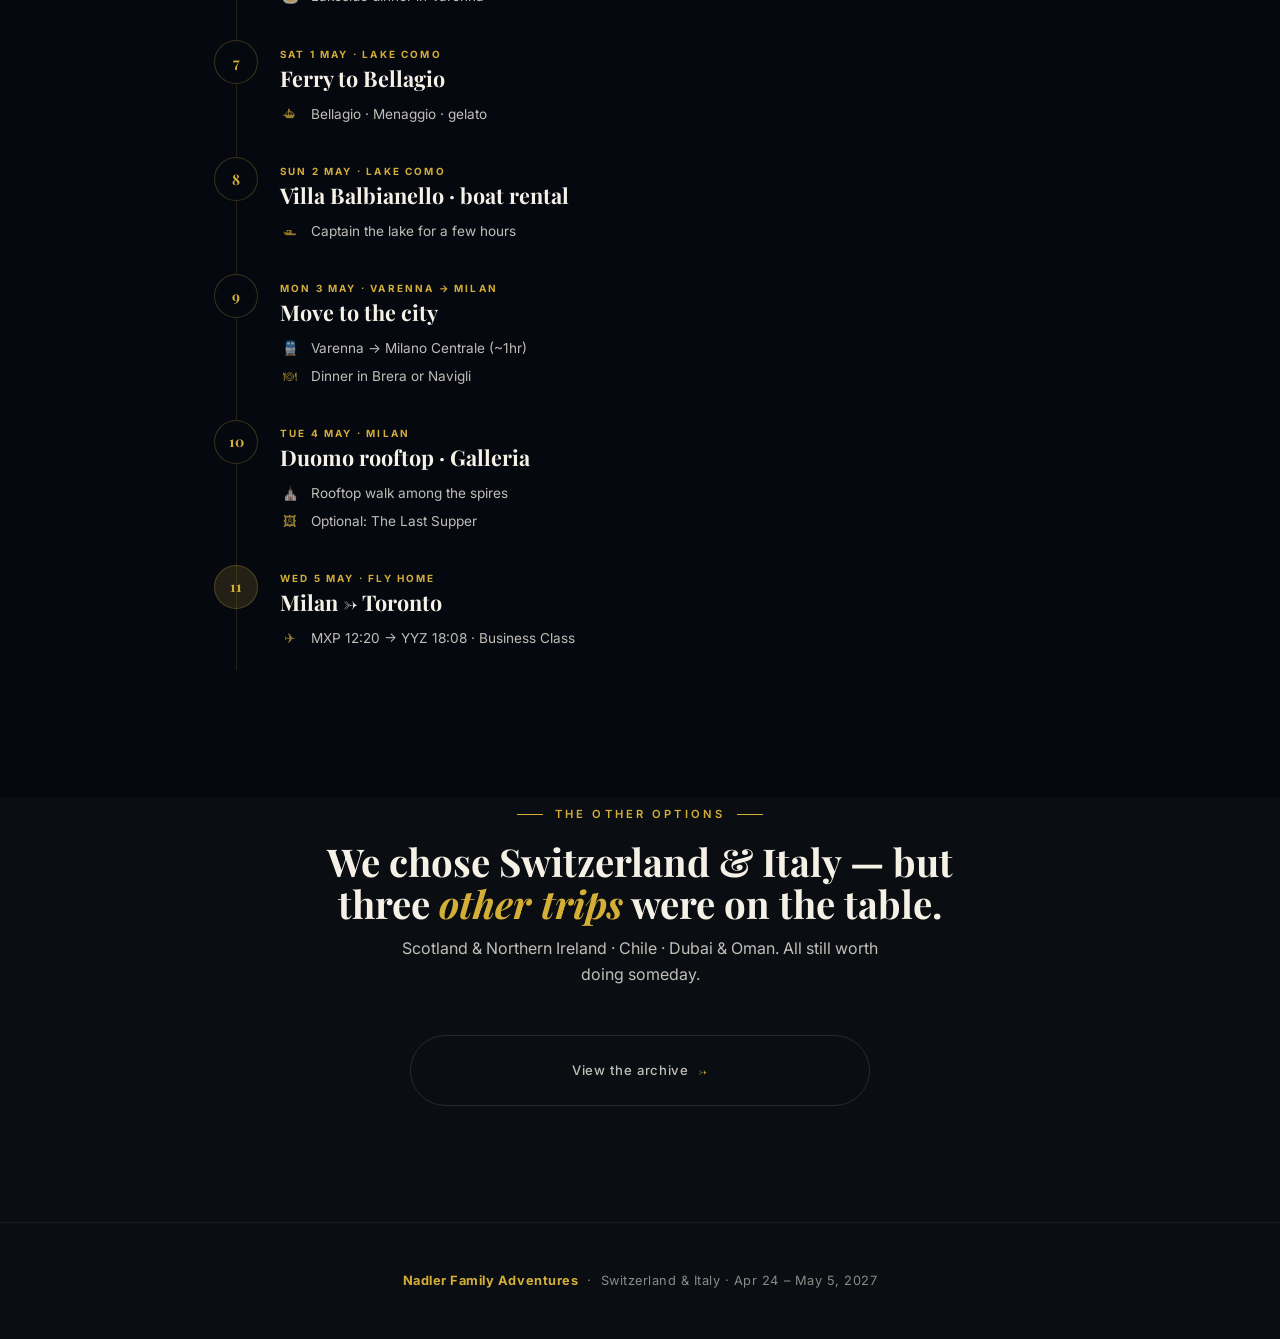
==== commit 8ee4e8bd: "Silberhorn kids' room confirmed — Valley View Superior H100 - Conf 16313SG044446 · CHF 1,002 - Booki" ====
--- a/index.html
+++ b/index.html
@@ -191,7 +191,7 @@
               <h3 class="booking-title">Hotel Silberhorn</h3>
               <p class="booking-subtitle">Lauterbrunnen · Family-run 3★ Superior</p>
             </div>
-            <span class="status-badge partial">Partial</span>
+            <span class="status-badge confirmed">Confirmed</span>
           </div>
           <div class="booking-body">
             <ul class="booking-details">
@@ -208,10 +208,10 @@
                 <p class="room-type">Jungfrau Spa Superior</p>
                 <p class="room-conf"><strong>Conf.</strong> 16313SG044437 · CHF 987</p>
               </div>
-              <div class="room pending">
-                <span class="room-name">👥 Teens · Pending</span>
-                <p class="room-type">Room type TBD</p>
-                <p class="room-conf">Awaiting decision on room type</p>
+              <div class="room">
+                <span class="room-name">👥 Teens</span>
+                <p class="room-type">Valley View · Superior · H100</p>
+                <p class="room-conf"><strong>Conf.</strong> 16313SG044446 · CHF 1,002</p>
               </div>
             </div>
           </div>
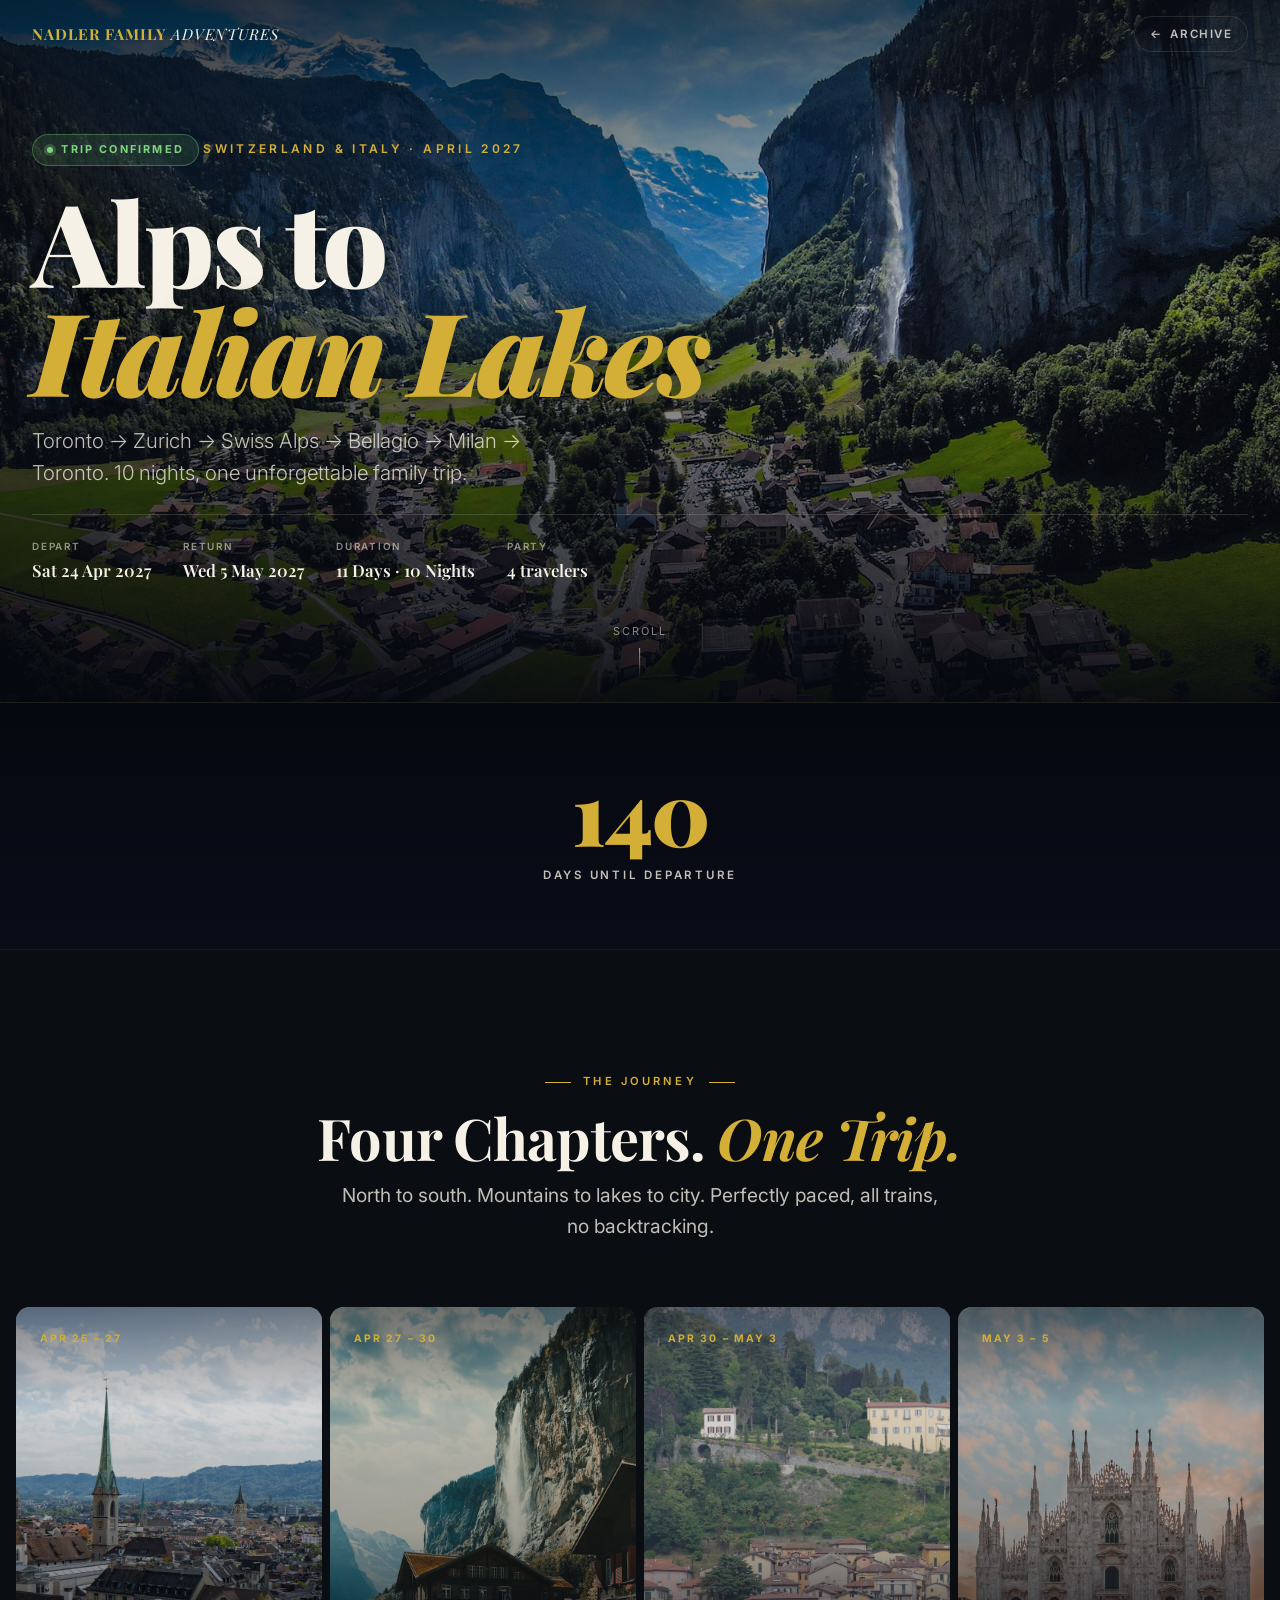
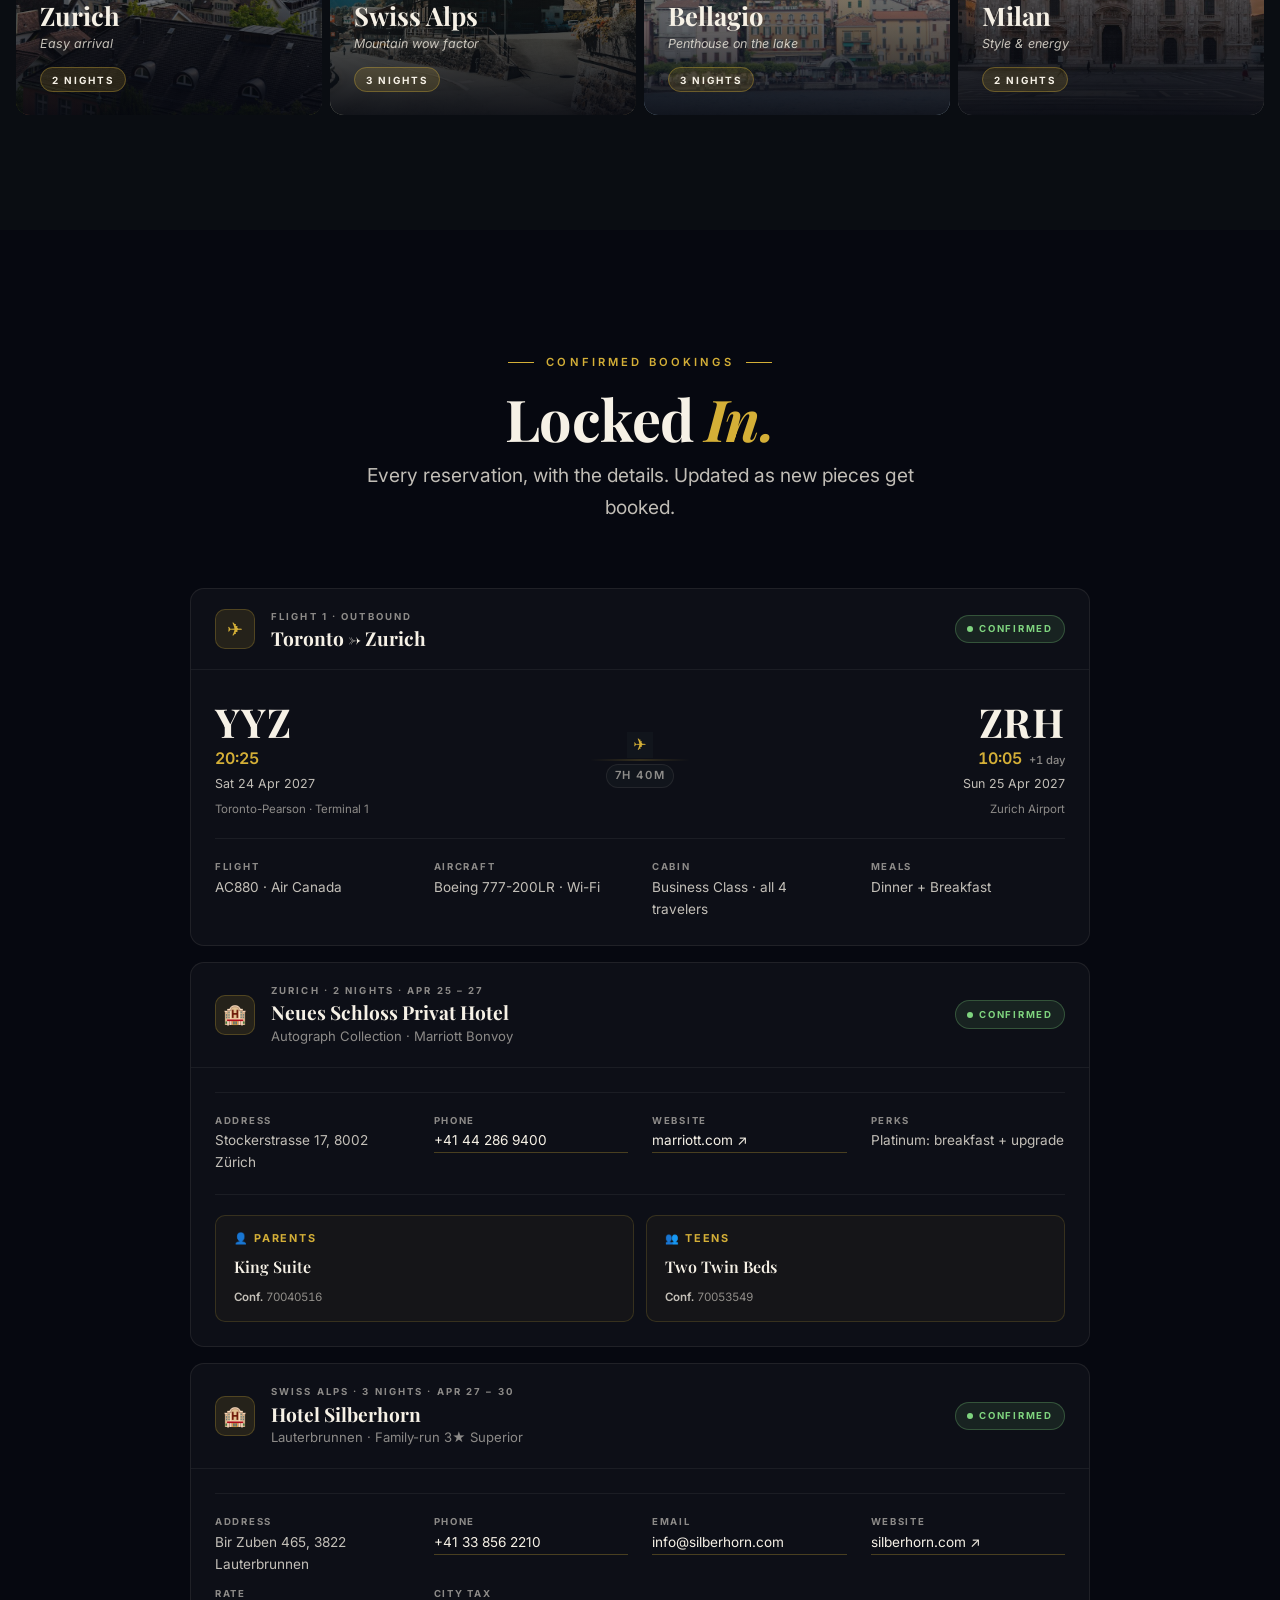
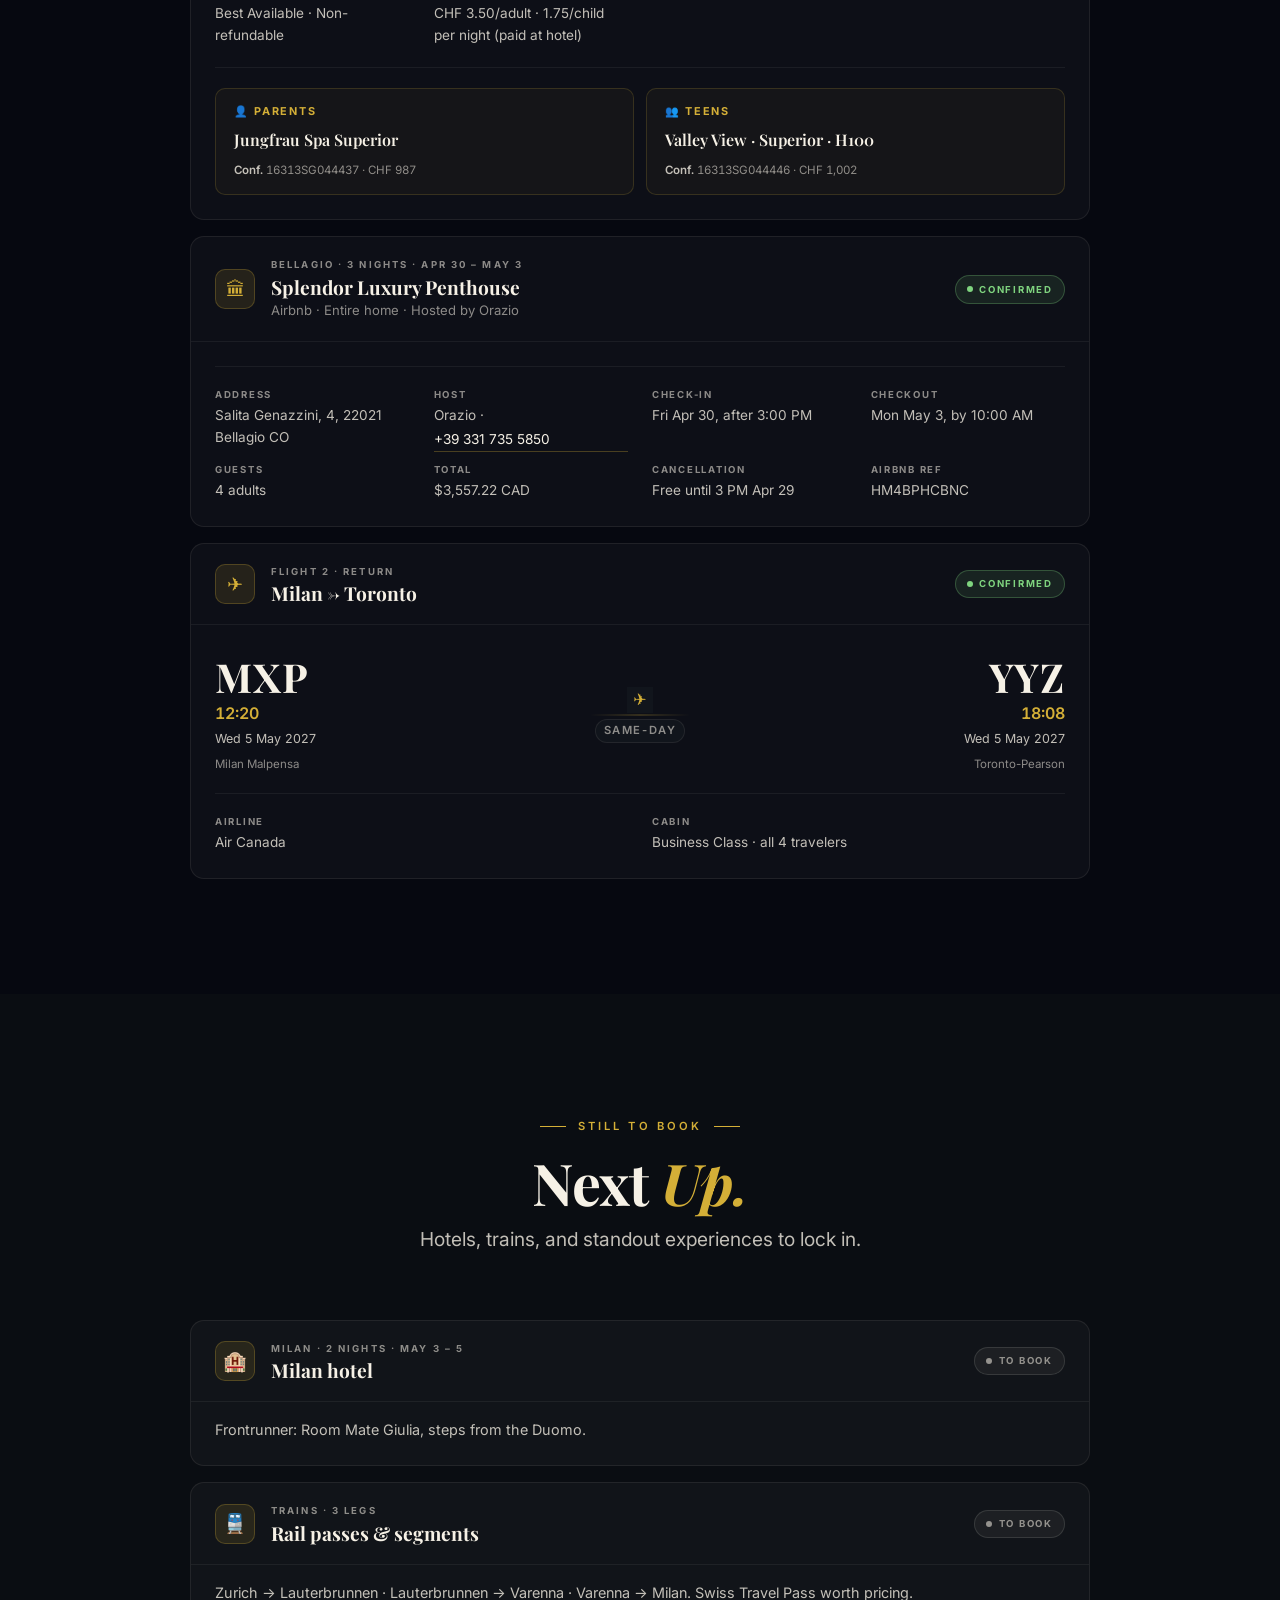
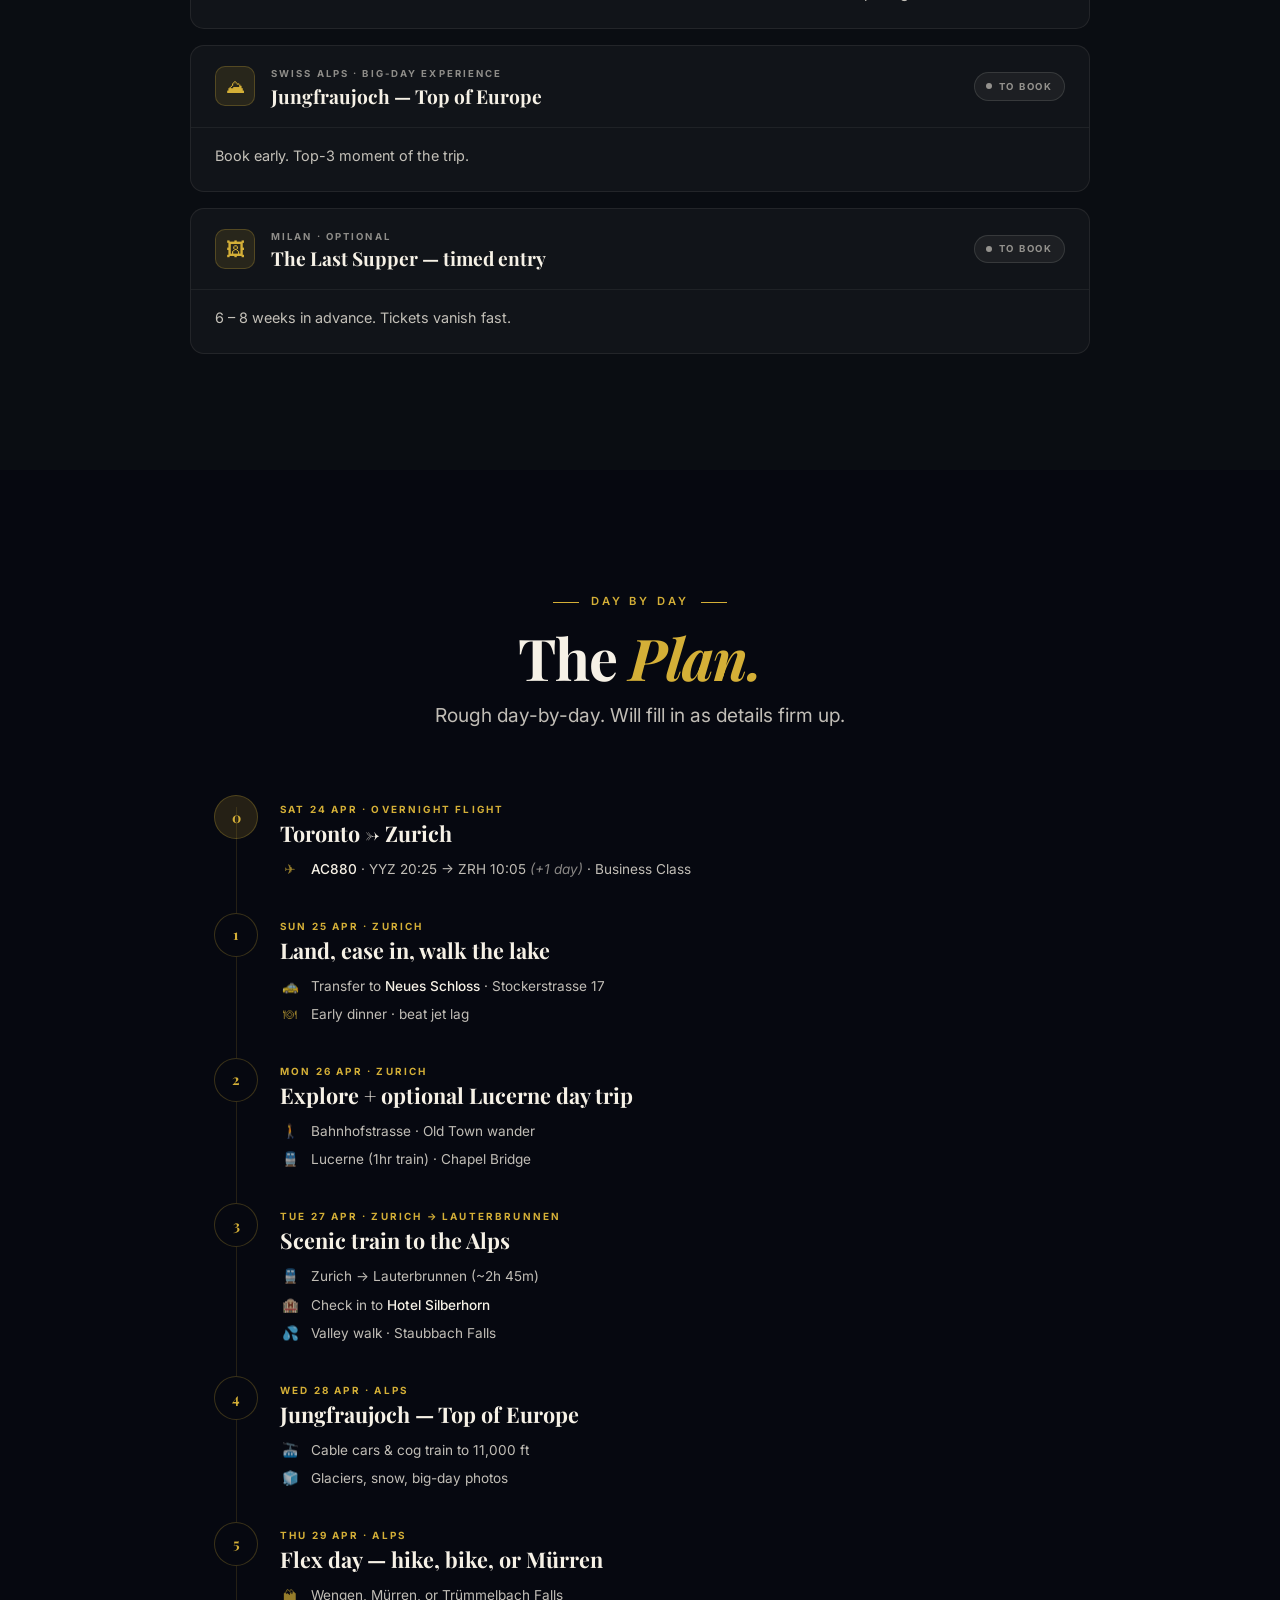
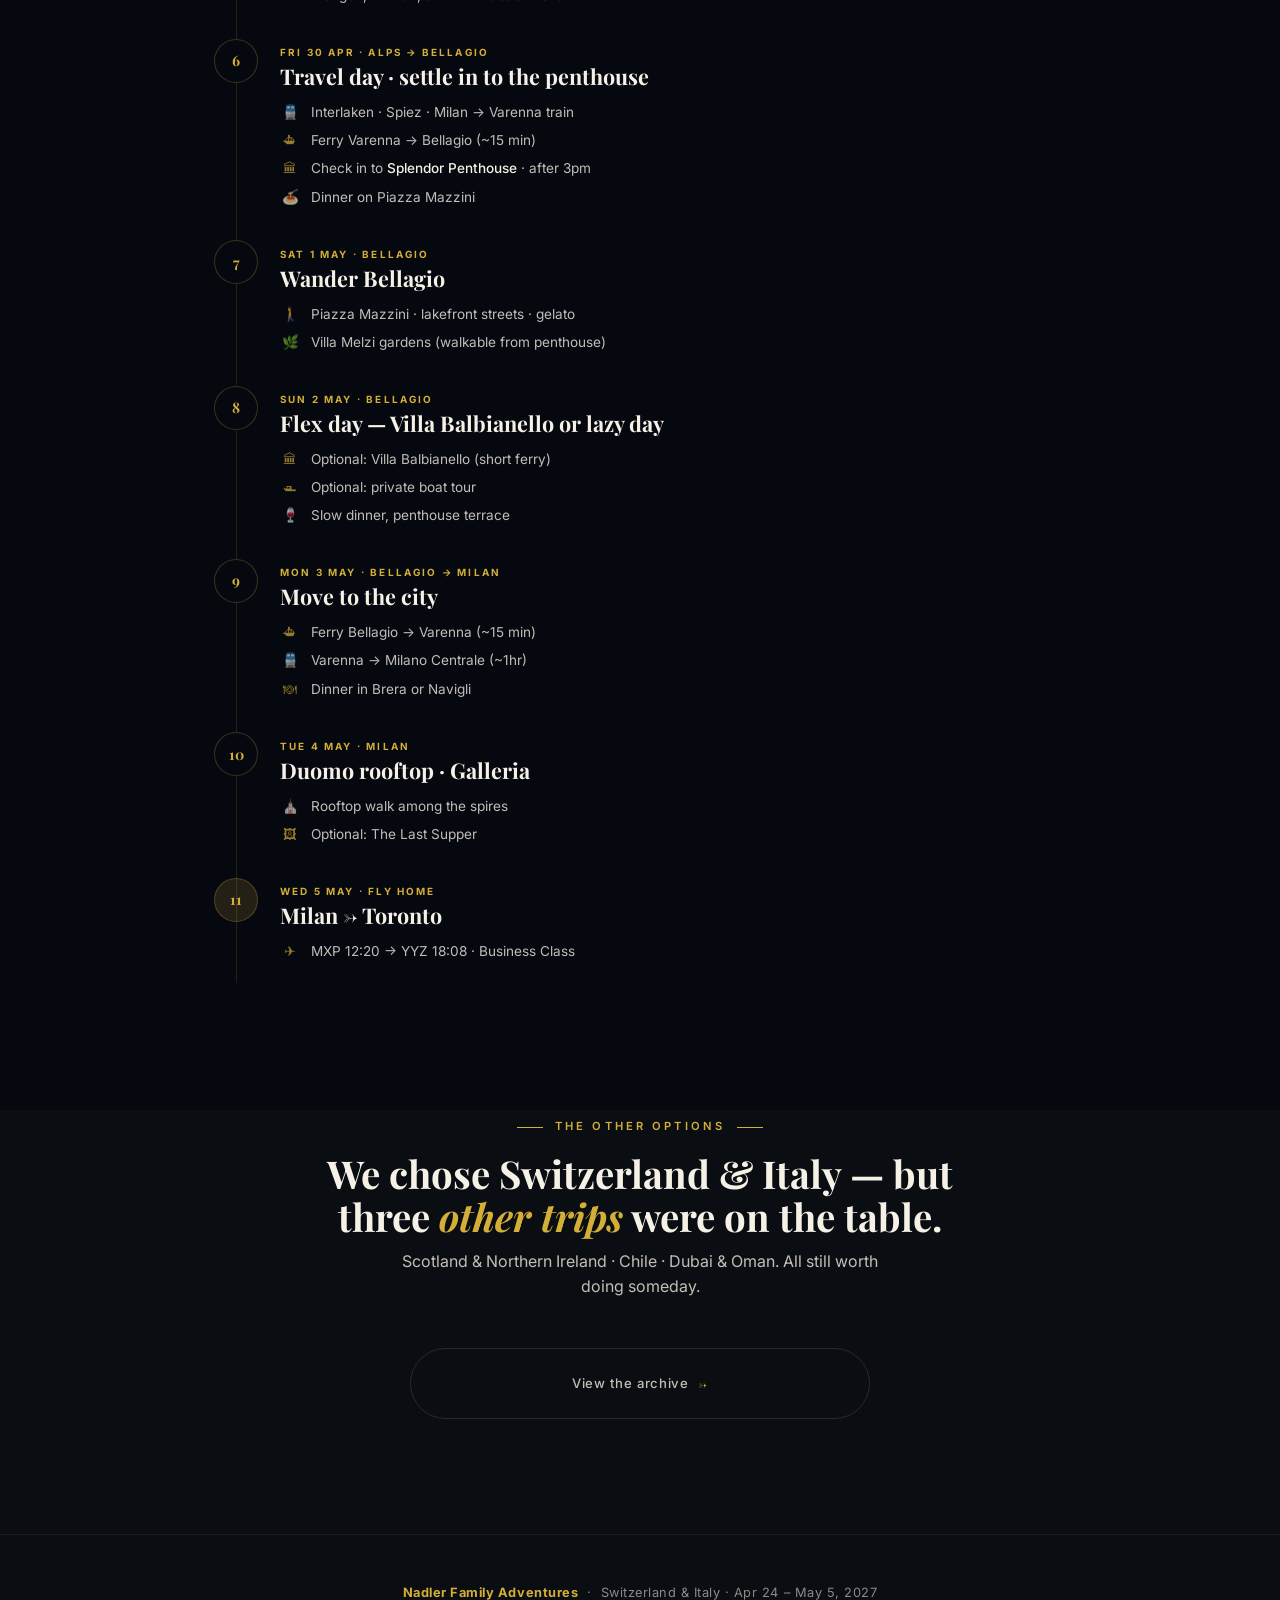
==== commit 77702a4a: "Confirm Bellagio: Splendor Luxury Penthouse (Airbnb) for the Como leg - Full penthouse in Bellagio, " ====
--- a/index.html
+++ b/index.html
@@ -23,7 +23,7 @@
       <span class="confirmed-pill hero-animate">Trip Confirmed</span>
       <p class="hero-eyebrow hero-animate">Switzerland &amp; Italy · April 2027</p>
       <h1 class="hero-title hero-animate">Alps to<em>Italian Lakes</em></h1>
-      <p class="hero-subtitle hero-animate">Toronto → Zurich → Swiss Alps → Lake Como → Milan → Toronto. 10 nights, all by train, one unforgettable family trip.</p>
+      <p class="hero-subtitle hero-animate">Toronto → Zurich → Swiss Alps → Bellagio → Milan → Toronto. 10 nights, one unforgettable family trip.</p>
       <div class="hero-meta hero-animate">
         <div class="hero-meta-item"><span class="hero-meta-label">Depart</span><span class="hero-meta-value">Sat 24 Apr 2027</span></div>
         <div class="hero-meta-item"><span class="hero-meta-label">Return</span><span class="hero-meta-value">Wed 5 May 2027</span></div>
@@ -79,8 +79,8 @@
           <div class="journey-text">
             <span class="journey-day">Apr 30 – May 3</span>
             <div>
-              <p class="journey-place">Lake Como</p>
-              <p class="journey-mood">Italian downtime</p>
+              <p class="journey-place">Bellagio</p>
+              <p class="journey-mood">Penthouse on the lake</p>
               <span class="journey-nights">3 nights</span>
             </div>
           </div>
@@ -217,8 +217,33 @@
           </div>
         </article>
 
+        <!-- BELLAGIO PENTHOUSE -->
+        <article class="booking reveal reveal-d3">
+          <div class="booking-header">
+            <div class="booking-icon" aria-hidden="true">🏛</div>
+            <div class="booking-heading">
+              <p class="booking-eyebrow">Bellagio · 3 nights · Apr 30 – May 3</p>
+              <h3 class="booking-title">Splendor Luxury Penthouse</h3>
+              <p class="booking-subtitle">Airbnb · Entire home · Hosted by Orazio</p>
+            </div>
+            <span class="status-badge confirmed">Confirmed</span>
+          </div>
+          <div class="booking-body">
+            <ul class="booking-details">
+              <li><strong>Address</strong>Salita Genazzini, 4, 22021 Bellagio CO</li>
+              <li><strong>Host</strong>Orazio · <a href="tel:+393317355850">+39 331 735 5850</a></li>
+              <li><strong>Check-in</strong>Fri Apr 30, after 3:00 PM</li>
+              <li><strong>Checkout</strong>Mon May 3, by 10:00 AM</li>
+              <li><strong>Guests</strong>4 adults</li>
+              <li><strong>Total</strong>$3,557.22 CAD</li>
+              <li><strong>Cancellation</strong>Free until 3 PM Apr 29</li>
+              <li><strong>Airbnb Ref</strong>HM4BPHCBNC</li>
+            </ul>
+          </div>
+        </article>
+
         <!-- FLIGHT 2: RETURN -->
-        <article class="booking reveal reveal-d3">
+        <article class="booking reveal reveal-d4">
           <div class="booking-header">
             <div class="booking-icon" aria-hidden="true">✈</div>
             <div class="booking-heading">
@@ -267,20 +292,6 @@
       </div>
 
       <div class="bookings">
-        <article class="booking reveal">
-          <div class="booking-header">
-            <div class="booking-icon" aria-hidden="true">🏨</div>
-            <div class="booking-heading">
-              <p class="booking-eyebrow">Lake Como · 3 nights · Apr 30 – May 3</p>
-              <h3 class="booking-title">Varenna hotel</h3>
-            </div>
-            <span class="status-badge todo">To book</span>
-          </div>
-          <div class="booking-body" style="padding-top:1rem;">
-            <p style="font-size:0.9rem;color:var(--cream-dim);">Frontrunner: Hotel Olivedo, right at the Varenna ferry.</p>
-          </div>
-        </article>
-
         <article class="booking reveal reveal-d3">
           <div class="booking-header">
             <div class="booking-icon" aria-hidden="true">🏨</div>
@@ -419,40 +430,46 @@
         <div class="timeline-day reveal reveal-d5">
           <div class="timeline-dot">6</div>
           <div class="timeline-body">
-            <p class="timeline-date">Fri 30 Apr · Lauterbrunnen → Varenna</p>
-            <h3 class="timeline-heading">Scenic rail travel day</h3>
-            <ul class="timeline-items">
-              <li class="timeline-item"><span class="ti-icon">🚆</span><span>Interlaken · Spiez · Milan · Varenna</span></li>
-              <li class="timeline-item"><span class="ti-icon">🍝</span><span>Lakeside dinner in Varenna</span></li>
+            <p class="timeline-date">Fri 30 Apr · Alps → Bellagio</p>
+            <h3 class="timeline-heading">Travel day · settle in to the penthouse</h3>
+            <ul class="timeline-items">
+              <li class="timeline-item"><span class="ti-icon">🚆</span><span>Interlaken · Spiez · Milan → Varenna train</span></li>
+              <li class="timeline-item"><span class="ti-icon">⛴</span><span>Ferry Varenna → Bellagio (~15 min)</span></li>
+              <li class="timeline-item"><span class="ti-icon">🏛</span><span>Check in to <span class="ti-label">Splendor Penthouse</span> · after 3pm</span></li>
+              <li class="timeline-item"><span class="ti-icon">🍝</span><span>Dinner on Piazza Mazzini</span></li>
             </ul>
           </div>
         </div>
         <div class="timeline-day reveal reveal-d5">
           <div class="timeline-dot">7</div>
           <div class="timeline-body">
-            <p class="timeline-date">Sat 1 May · Lake Como</p>
-            <h3 class="timeline-heading">Ferry to Bellagio</h3>
-            <ul class="timeline-items">
-              <li class="timeline-item"><span class="ti-icon">⛴</span><span>Bellagio · Menaggio · gelato</span></li>
+            <p class="timeline-date">Sat 1 May · Bellagio</p>
+            <h3 class="timeline-heading">Wander Bellagio</h3>
+            <ul class="timeline-items">
+              <li class="timeline-item"><span class="ti-icon">🚶</span><span>Piazza Mazzini · lakefront streets · gelato</span></li>
+              <li class="timeline-item"><span class="ti-icon">🌿</span><span>Villa Melzi gardens (walkable from penthouse)</span></li>
             </ul>
           </div>
         </div>
         <div class="timeline-day reveal reveal-d5">
           <div class="timeline-dot">8</div>
           <div class="timeline-body">
-            <p class="timeline-date">Sun 2 May · Lake Como</p>
-            <h3 class="timeline-heading">Villa Balbianello · boat rental</h3>
-            <ul class="timeline-items">
-              <li class="timeline-item"><span class="ti-icon">🛥</span><span>Captain the lake for a few hours</span></li>
+            <p class="timeline-date">Sun 2 May · Bellagio</p>
+            <h3 class="timeline-heading">Flex day — Villa Balbianello or lazy day</h3>
+            <ul class="timeline-items">
+              <li class="timeline-item"><span class="ti-icon">🏛</span><span>Optional: Villa Balbianello (short ferry)</span></li>
+              <li class="timeline-item"><span class="ti-icon">🛥</span><span>Optional: private boat tour</span></li>
+              <li class="timeline-item"><span class="ti-icon">🍷</span><span>Slow dinner, penthouse terrace</span></li>
             </ul>
           </div>
         </div>
         <div class="timeline-day reveal reveal-d5">
           <div class="timeline-dot">9</div>
           <div class="timeline-body">
-            <p class="timeline-date">Mon 3 May · Varenna → Milan</p>
+            <p class="timeline-date">Mon 3 May · Bellagio → Milan</p>
             <h3 class="timeline-heading">Move to the city</h3>
             <ul class="timeline-items">
+              <li class="timeline-item"><span class="ti-icon">⛴</span><span>Ferry Bellagio → Varenna (~15 min)</span></li>
               <li class="timeline-item"><span class="ti-icon">🚆</span><span>Varenna → Milano Centrale (~1hr)</span></li>
               <li class="timeline-item"><span class="ti-icon">🍽</span><span>Dinner in Brera or Navigli</span></li>
             </ul>
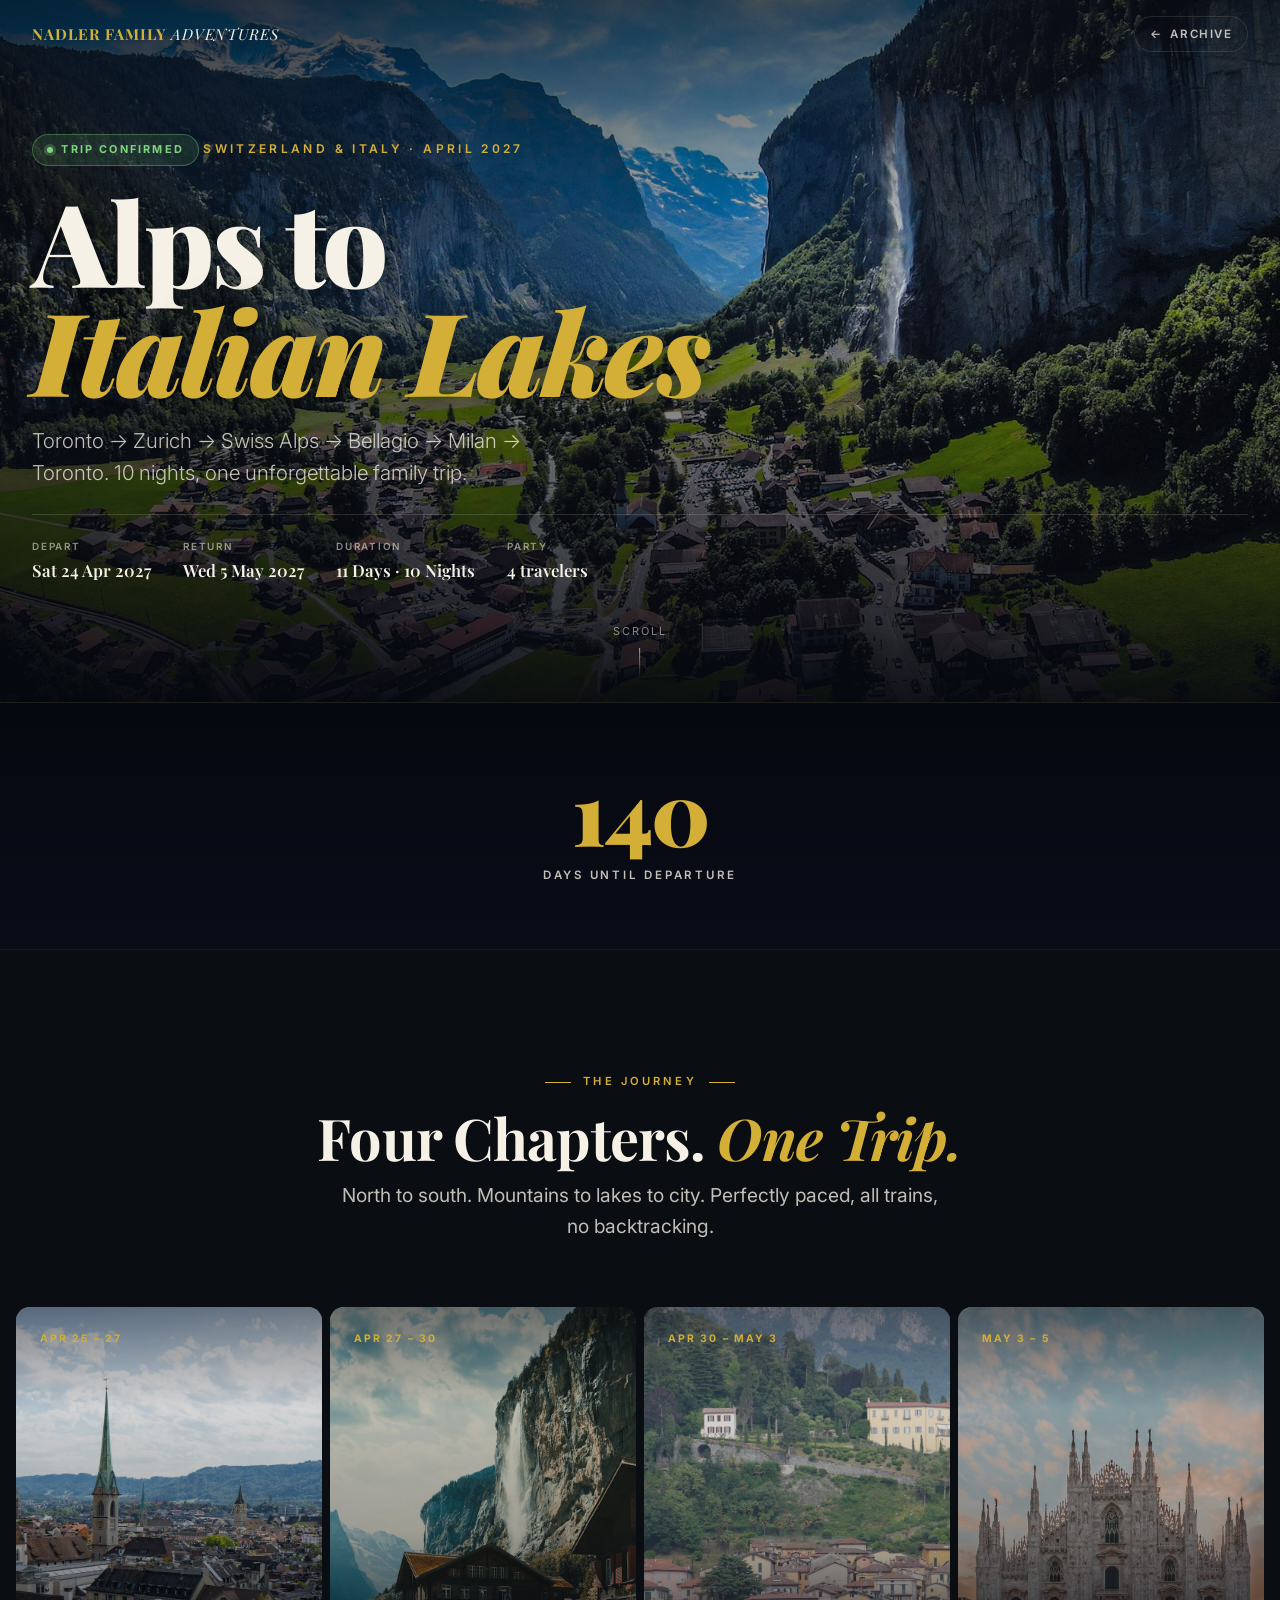
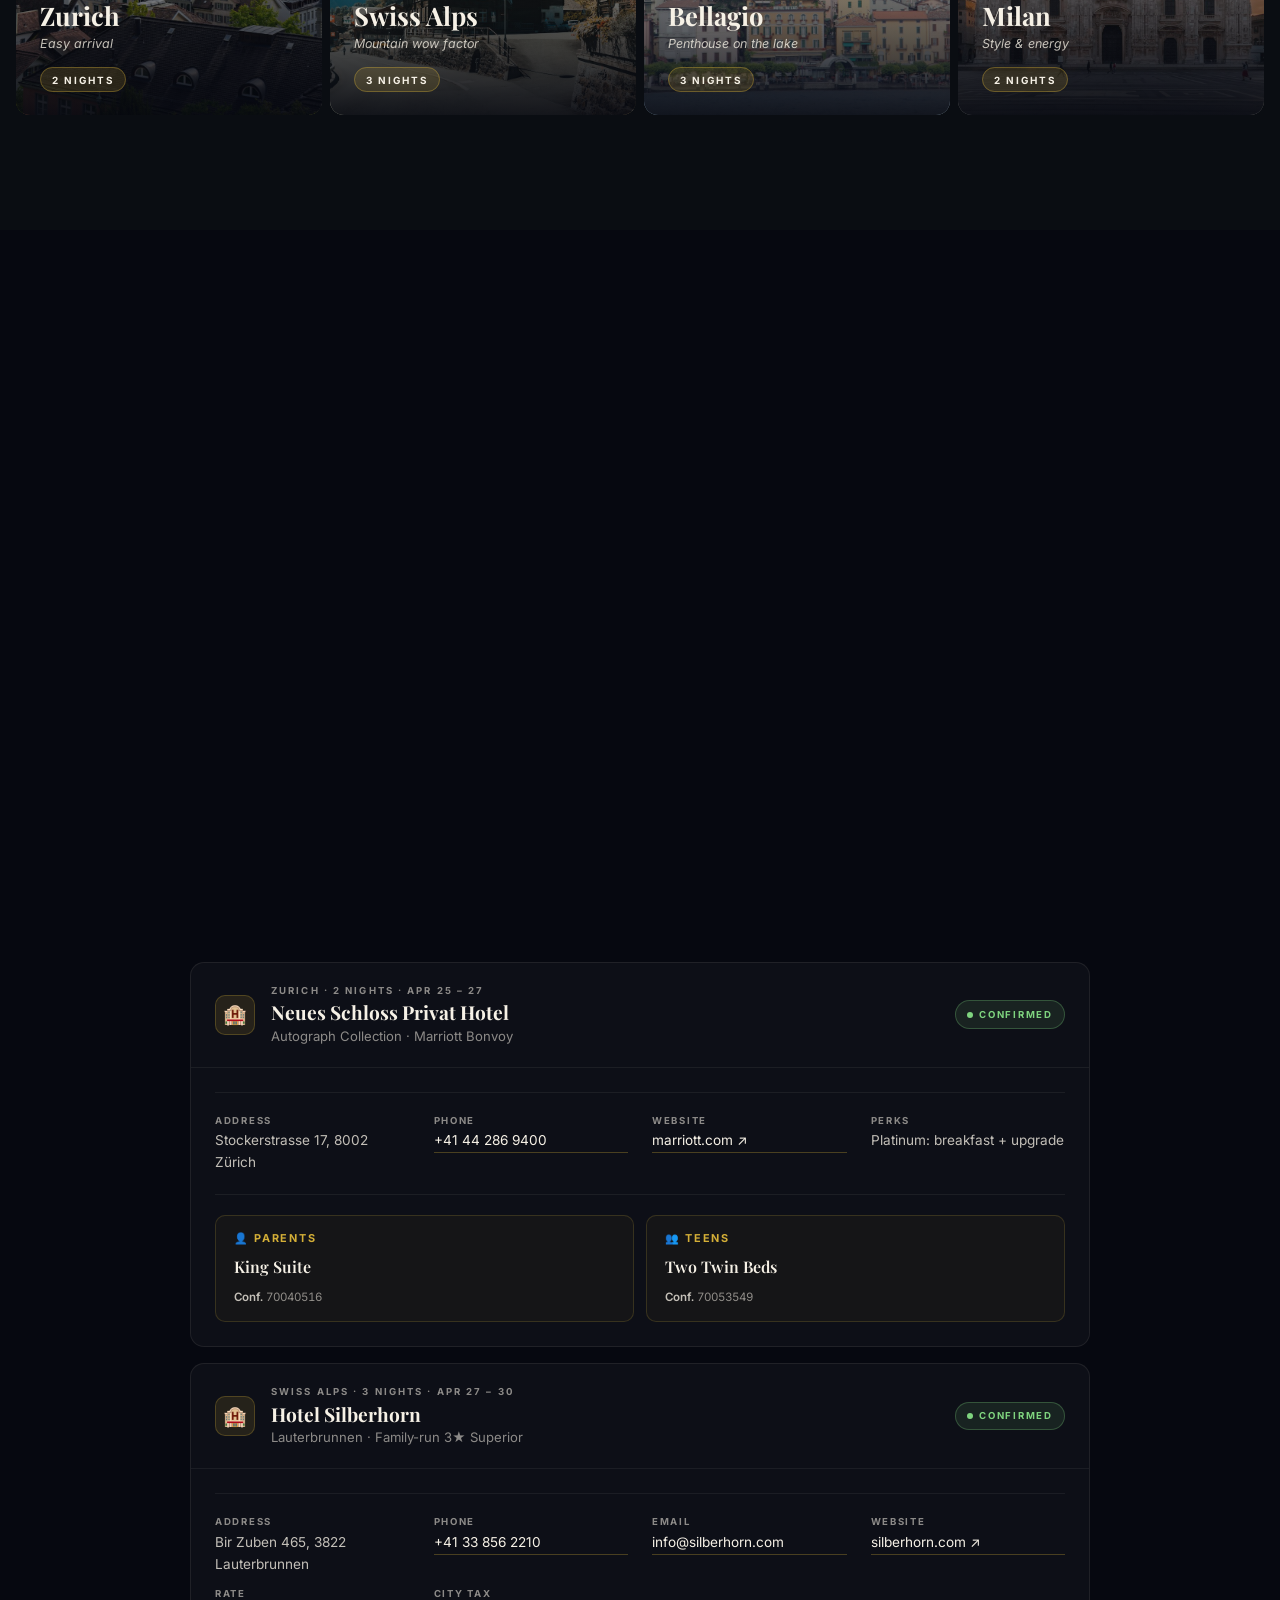
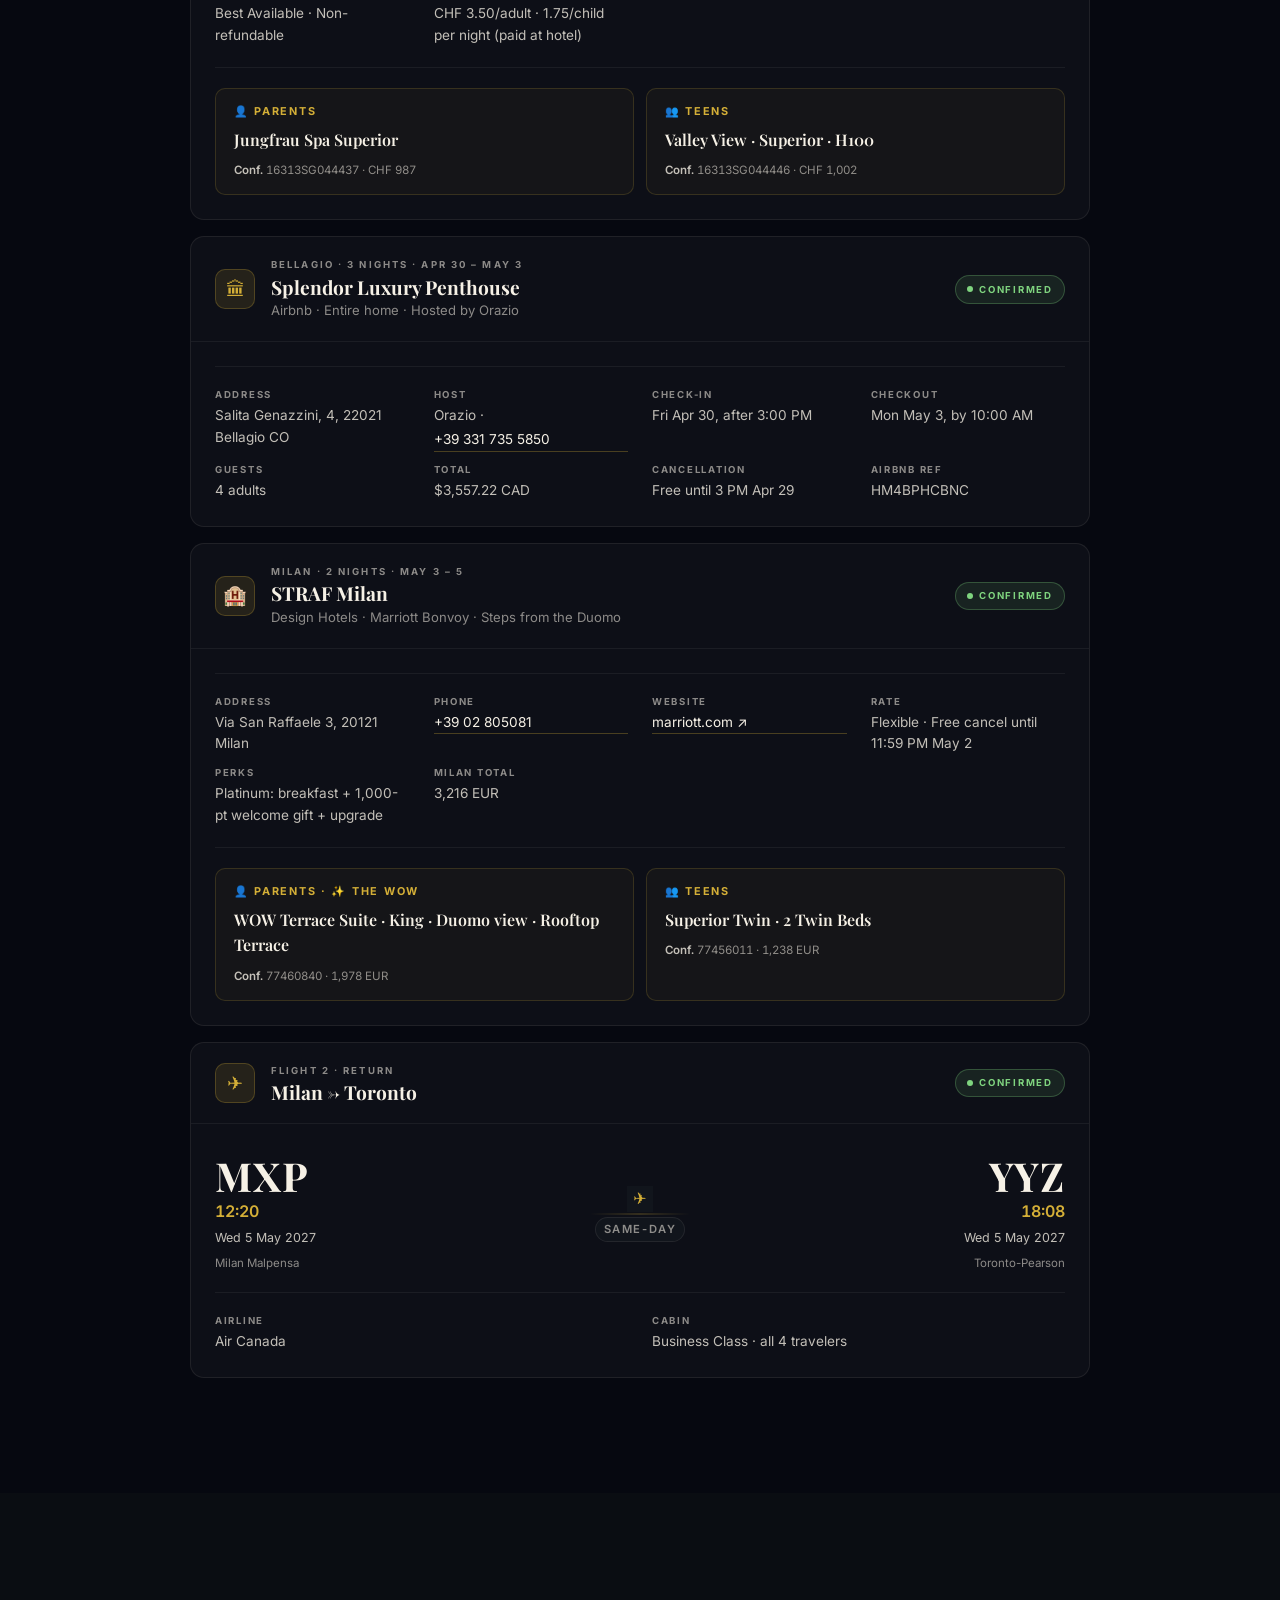
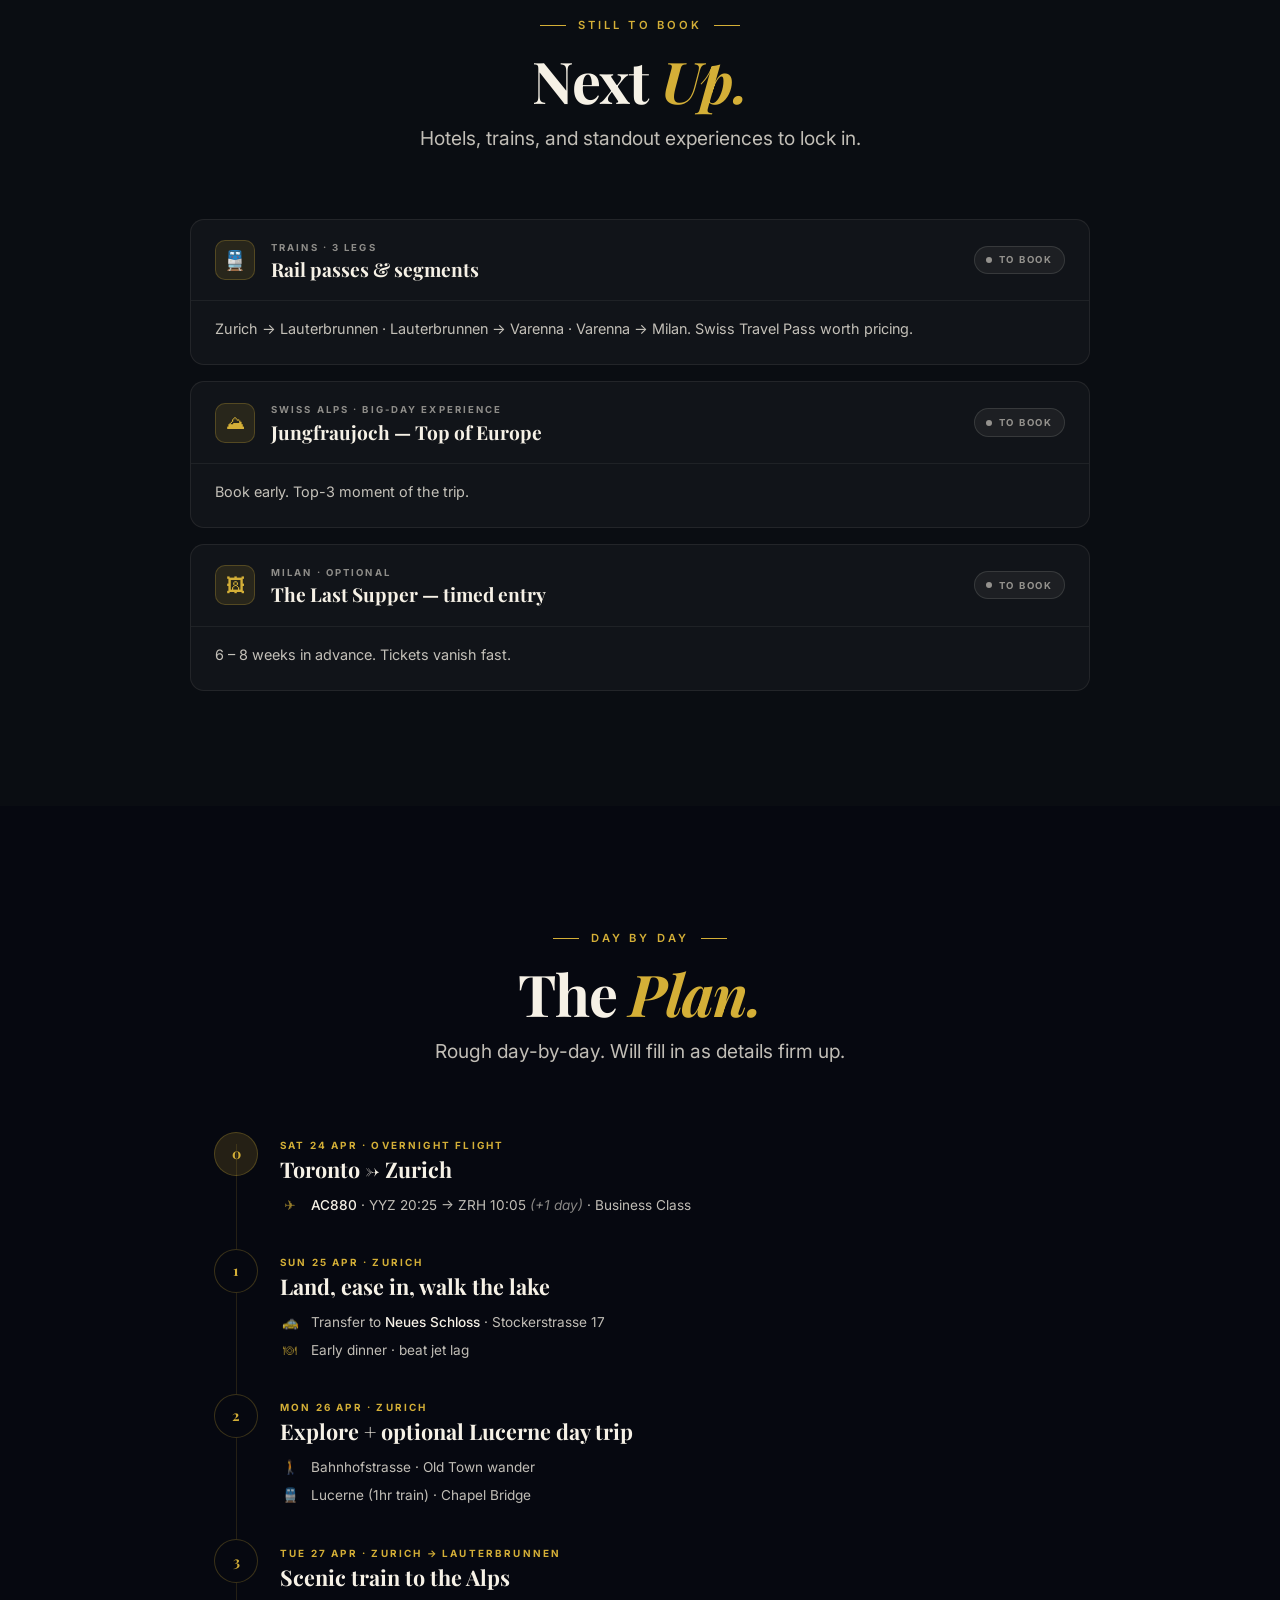
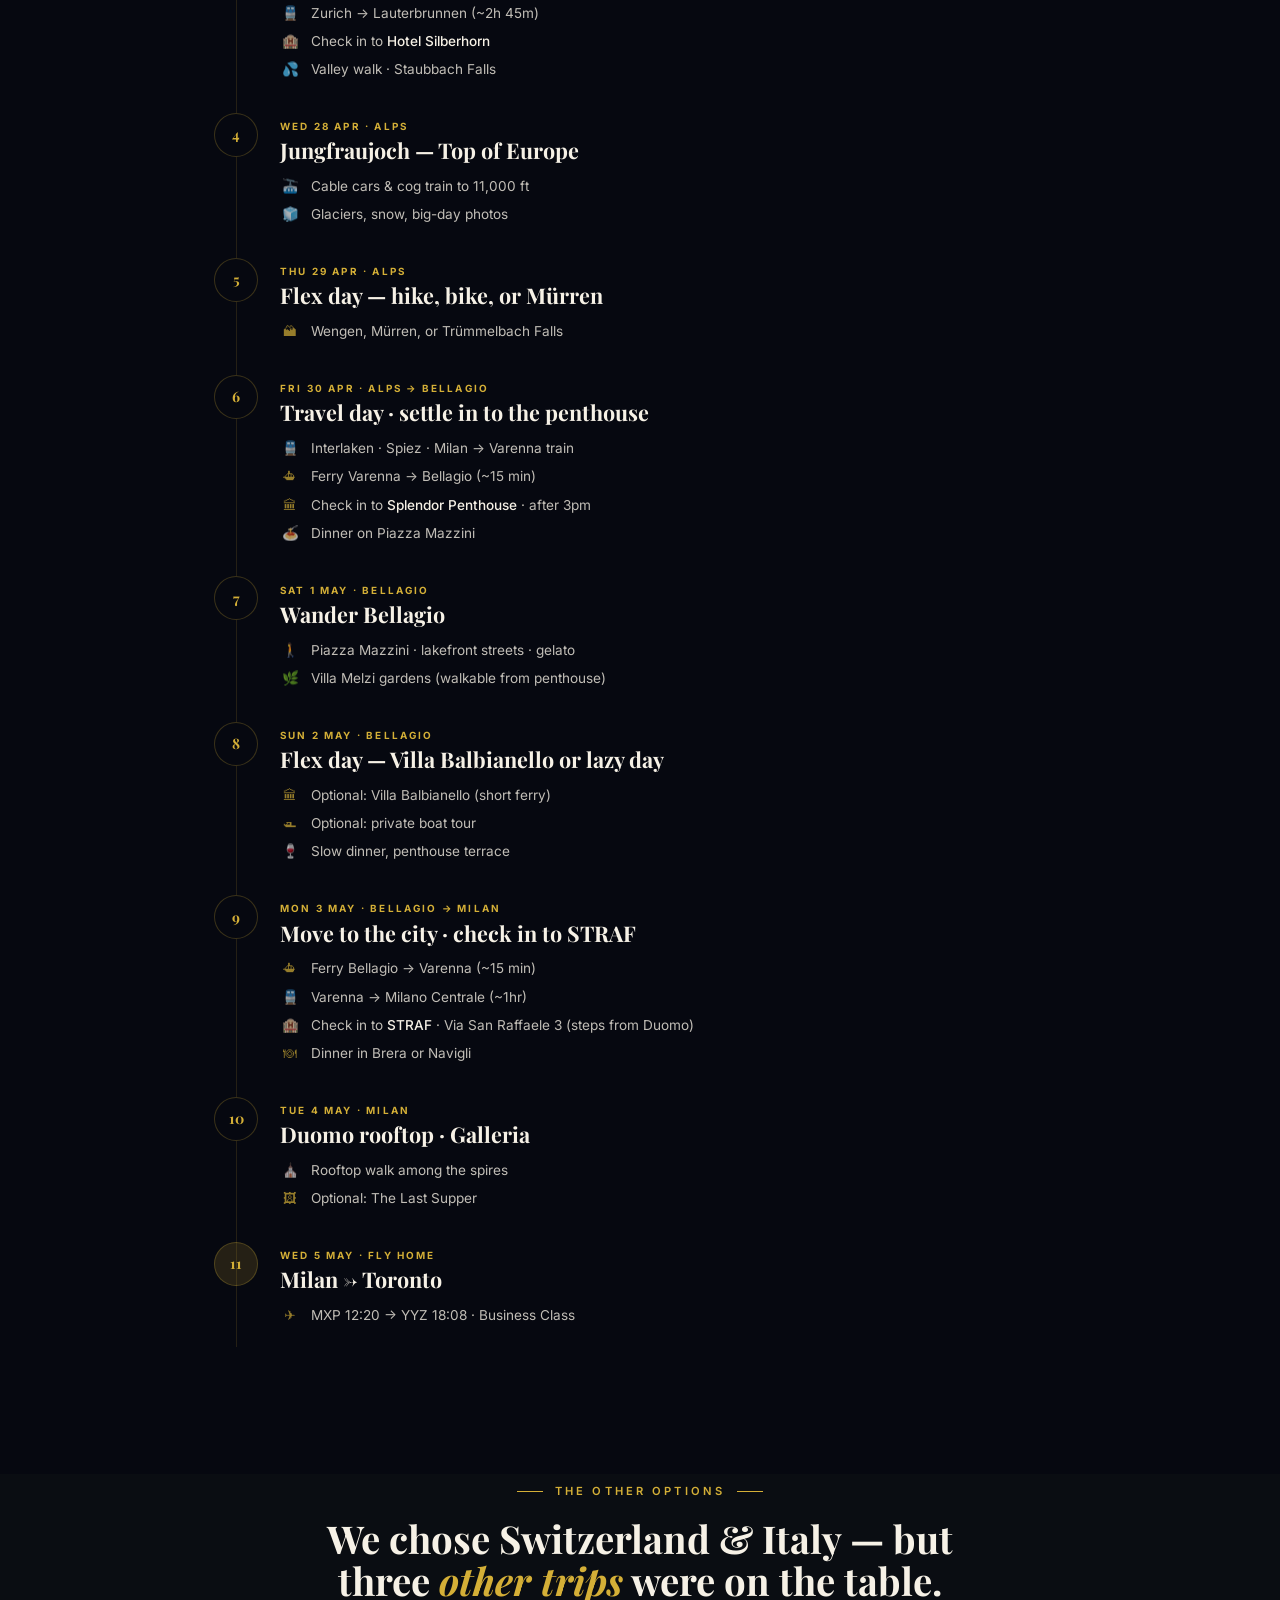
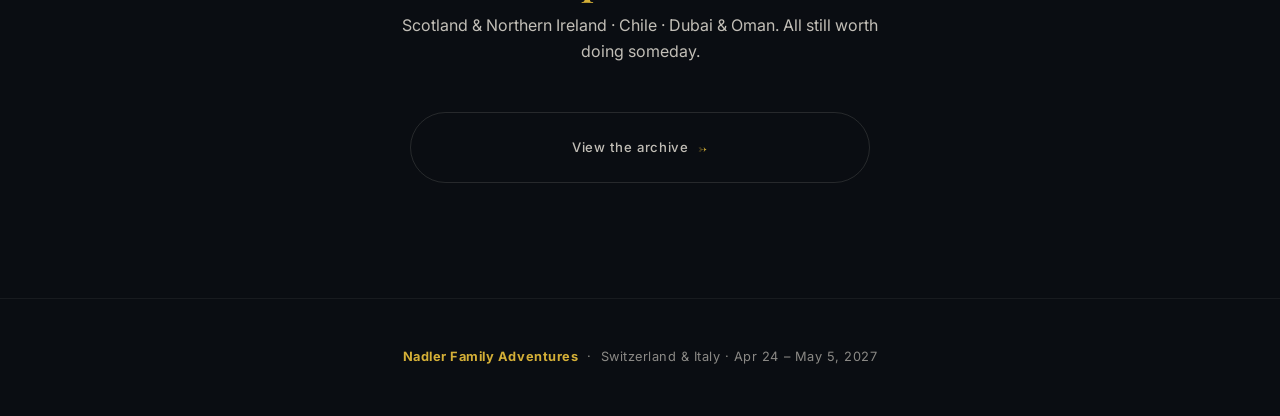
==== commit 7f9ad1f7: "Confirm Milan: STRAF (Design Hotels · Bonvoy) — 2 rooms - Parents: WOW Terrace Suite · King · Duomo " ====
--- a/index.html
+++ b/index.html
@@ -242,8 +242,43 @@
           </div>
         </article>
 
+        <!-- MILAN HOTEL -->
+        <article class="booking reveal reveal-d4">
+          <div class="booking-header">
+            <div class="booking-icon" aria-hidden="true">🏨</div>
+            <div class="booking-heading">
+              <p class="booking-eyebrow">Milan · 2 nights · May 3 – 5</p>
+              <h3 class="booking-title">STRAF Milan</h3>
+              <p class="booking-subtitle">Design Hotels · Marriott Bonvoy · Steps from the Duomo</p>
+            </div>
+            <span class="status-badge confirmed">Confirmed</span>
+          </div>
+          <div class="booking-body">
+            <ul class="booking-details">
+              <li><strong>Address</strong>Via San Raffaele 3, 20121 Milan</li>
+              <li><strong>Phone</strong><a href="tel:+390280508">+39 02 805081</a></li>
+              <li><strong>Website</strong><a href="https://www.marriott.com/en-us/hotels/mxpsr-straf-milan/overview/" target="_blank" rel="noopener noreferrer">marriott.com ↗</a></li>
+              <li><strong>Rate</strong>Flexible · Free cancel until 11:59 PM May 2</li>
+              <li><strong>Perks</strong>Platinum: breakfast + 1,000-pt welcome gift + upgrade</li>
+              <li><strong>Milan total</strong>3,216 EUR</li>
+            </ul>
+            <div class="rooms">
+              <div class="room">
+                <span class="room-name">👤 Parents · ✨ The WOW</span>
+                <p class="room-type">WOW Terrace Suite · King · Duomo view · Rooftop Terrace</p>
+                <p class="room-conf"><strong>Conf.</strong> 77460840 · 1,978 EUR</p>
+              </div>
+              <div class="room">
+                <span class="room-name">👥 Teens</span>
+                <p class="room-type">Superior Twin · 2 Twin Beds</p>
+                <p class="room-conf"><strong>Conf.</strong> 77456011 · 1,238 EUR</p>
+              </div>
+            </div>
+          </div>
+        </article>
+
         <!-- FLIGHT 2: RETURN -->
-        <article class="booking reveal reveal-d4">
+        <article class="booking reveal reveal-d5">
           <div class="booking-header">
             <div class="booking-icon" aria-hidden="true">✈</div>
             <div class="booking-heading">
@@ -292,20 +327,6 @@
       </div>
 
       <div class="bookings">
-        <article class="booking reveal reveal-d3">
-          <div class="booking-header">
-            <div class="booking-icon" aria-hidden="true">🏨</div>
-            <div class="booking-heading">
-              <p class="booking-eyebrow">Milan · 2 nights · May 3 – 5</p>
-              <h3 class="booking-title">Milan hotel</h3>
-            </div>
-            <span class="status-badge todo">To book</span>
-          </div>
-          <div class="booking-body" style="padding-top:1rem;">
-            <p style="font-size:0.9rem;color:var(--cream-dim);">Frontrunner: Room Mate Giulia, steps from the Duomo.</p>
-          </div>
-        </article>
-
         <article class="booking reveal reveal-d4">
           <div class="booking-header">
             <div class="booking-icon" aria-hidden="true">🚆</div>
@@ -467,10 +488,11 @@
           <div class="timeline-dot">9</div>
           <div class="timeline-body">
             <p class="timeline-date">Mon 3 May · Bellagio → Milan</p>
-            <h3 class="timeline-heading">Move to the city</h3>
+            <h3 class="timeline-heading">Move to the city · check in to STRAF</h3>
             <ul class="timeline-items">
               <li class="timeline-item"><span class="ti-icon">⛴</span><span>Ferry Bellagio → Varenna (~15 min)</span></li>
               <li class="timeline-item"><span class="ti-icon">🚆</span><span>Varenna → Milano Centrale (~1hr)</span></li>
+              <li class="timeline-item"><span class="ti-icon">🏨</span><span>Check in to <span class="ti-label">STRAF</span> · Via San Raffaele 3 (steps from Duomo)</span></li>
               <li class="timeline-item"><span class="ti-icon">🍽</span><span>Dinner in Brera or Navigli</span></li>
             </ul>
           </div>
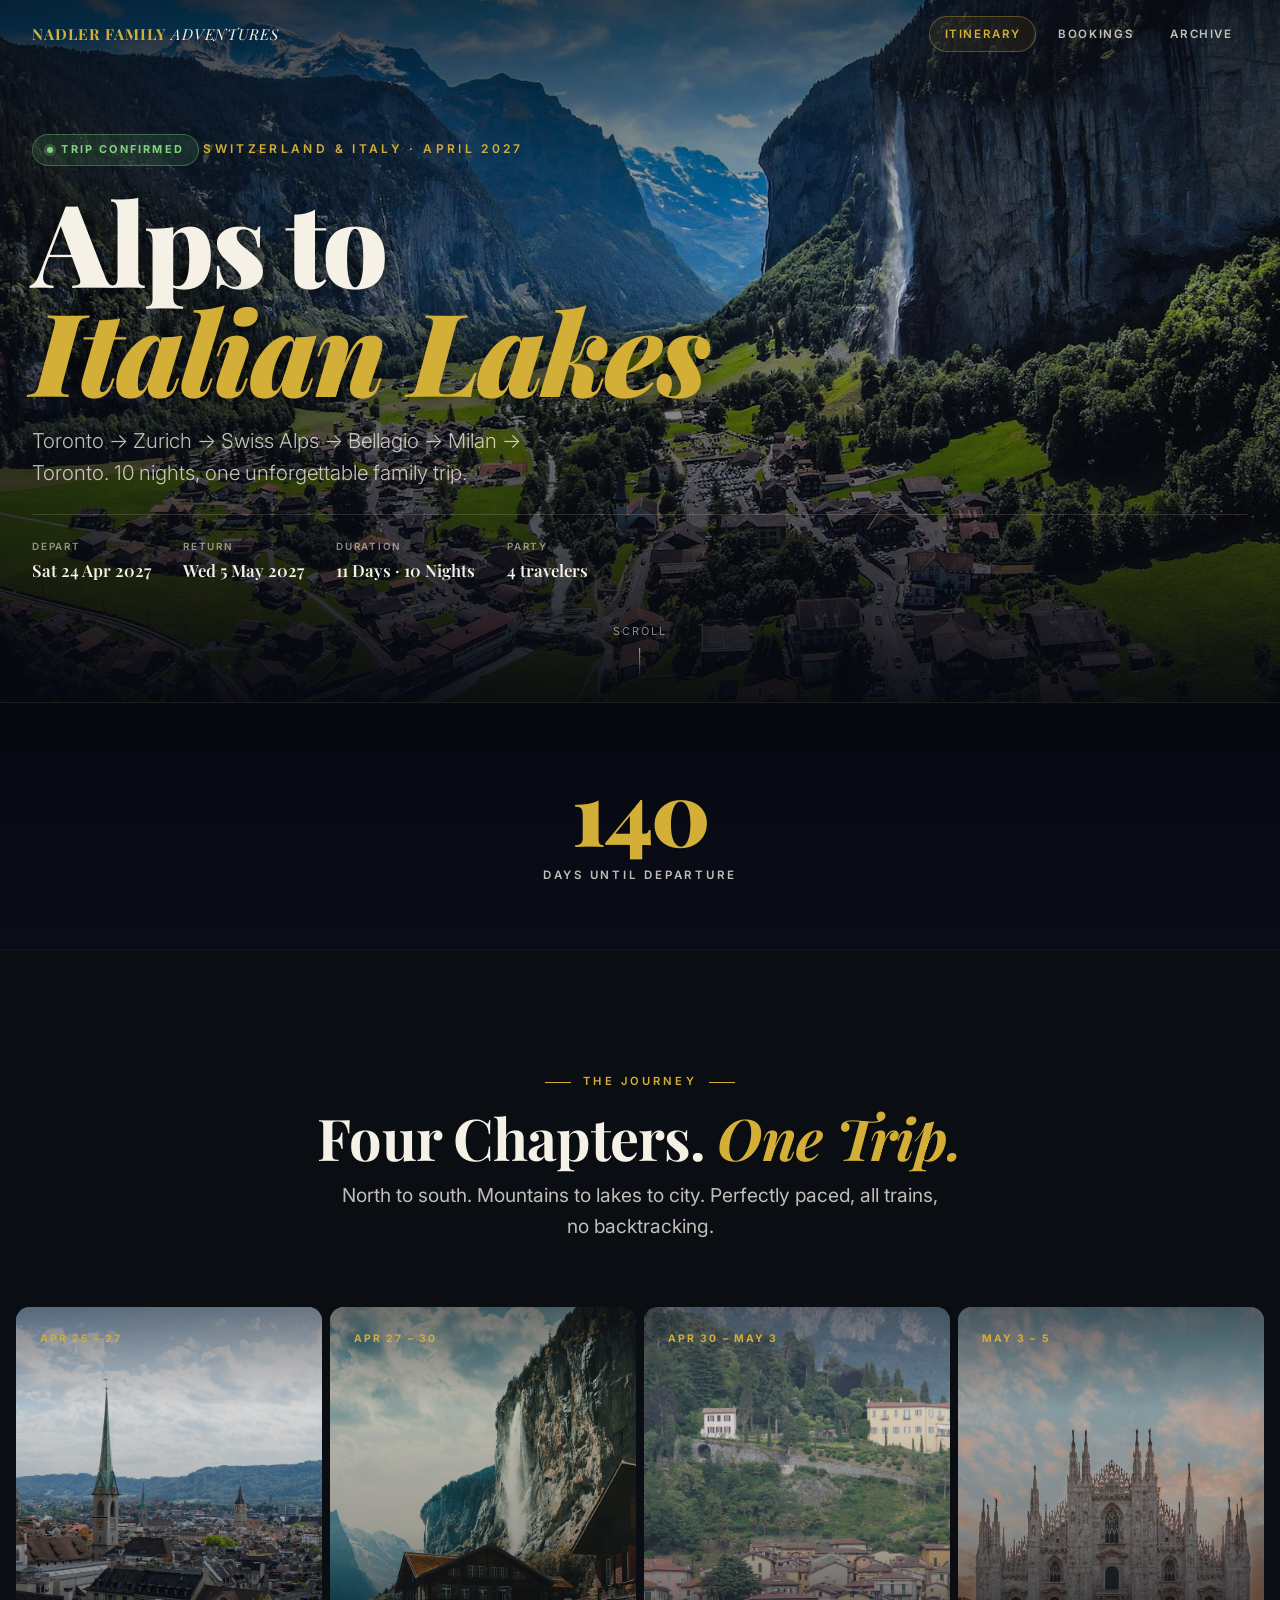
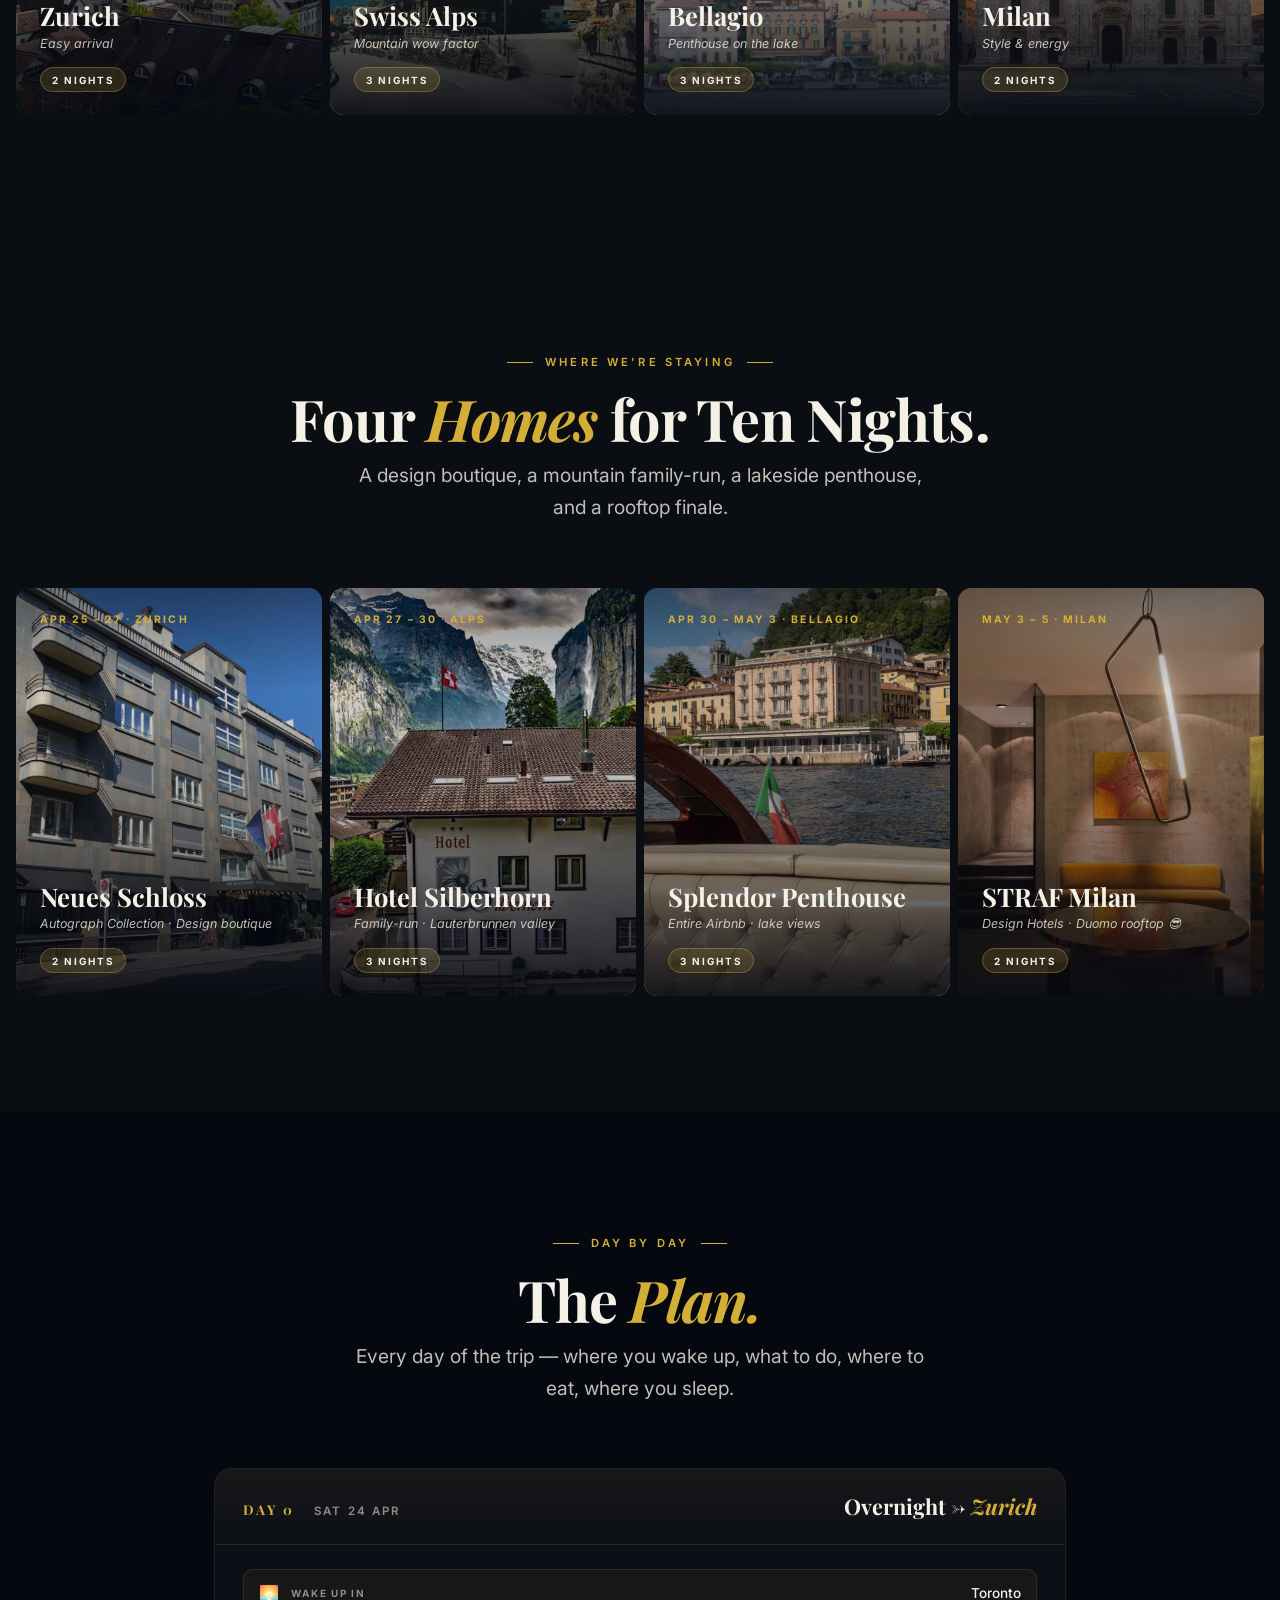
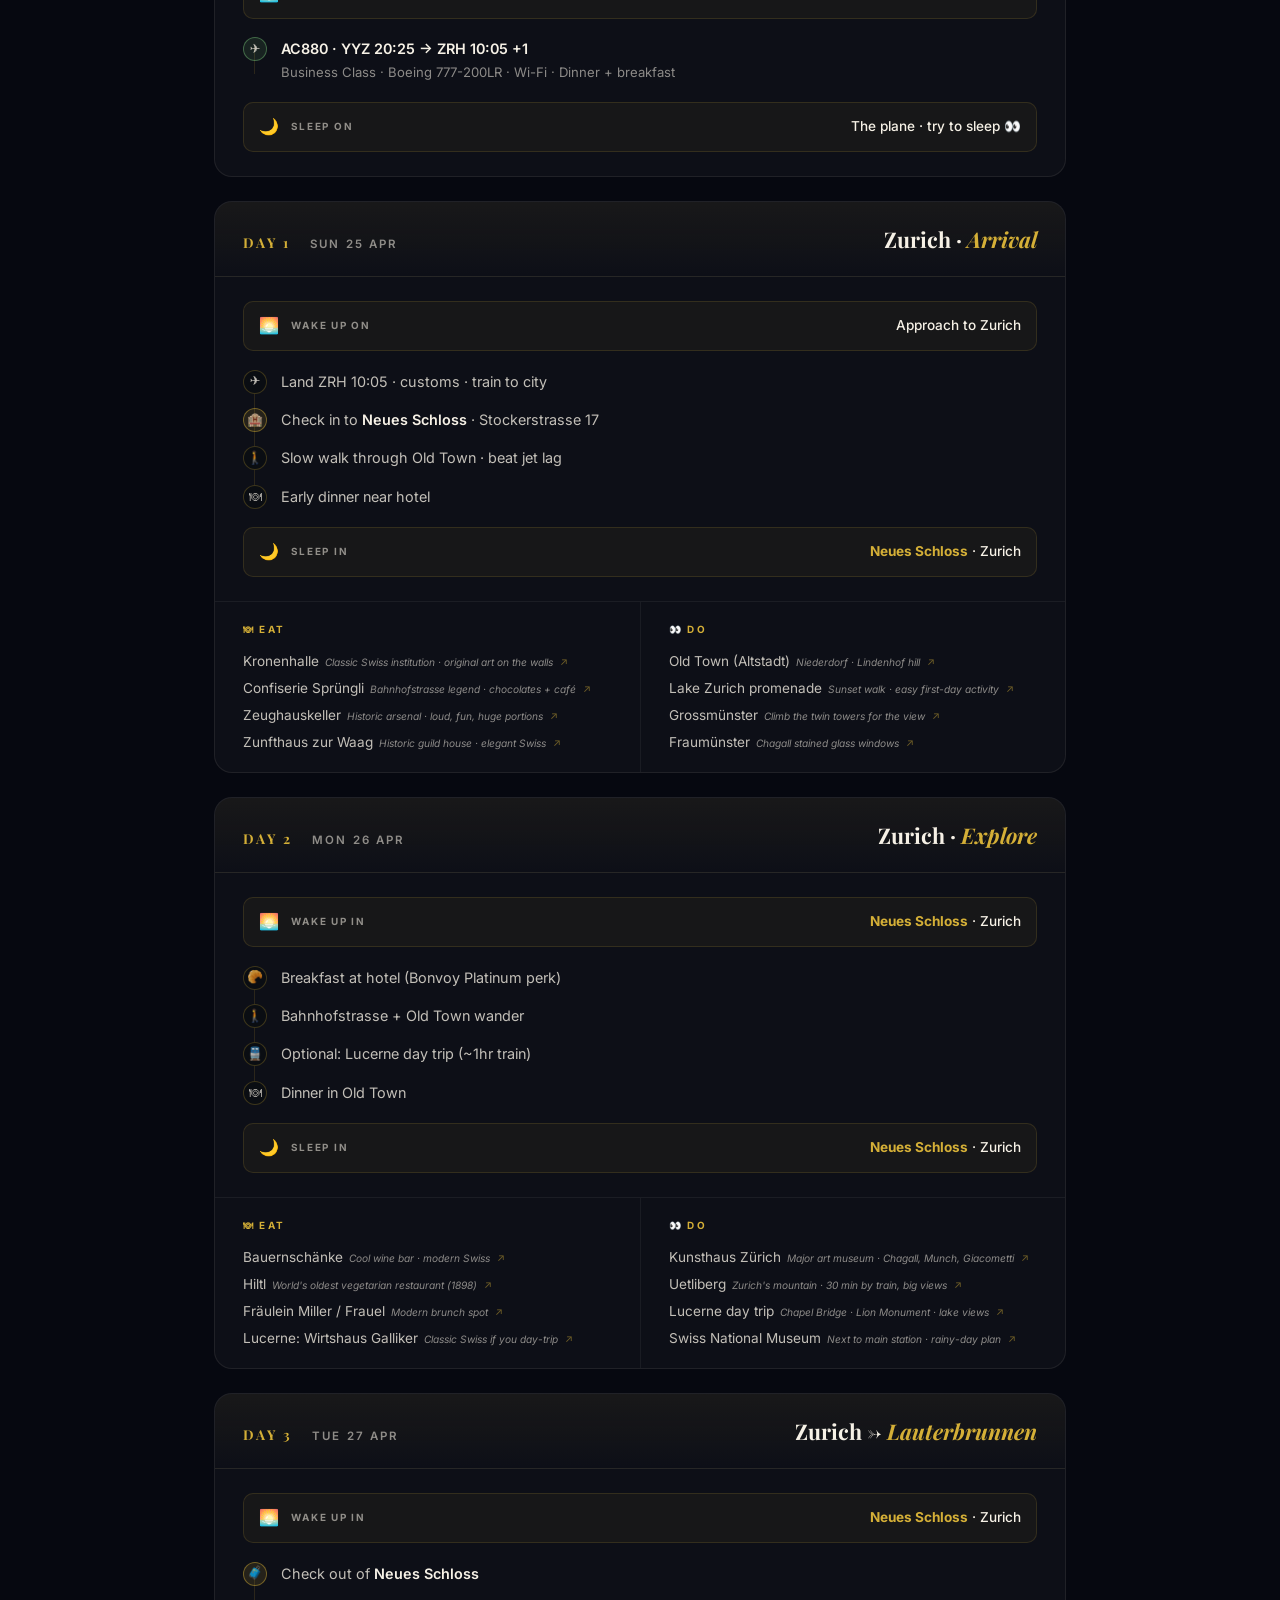
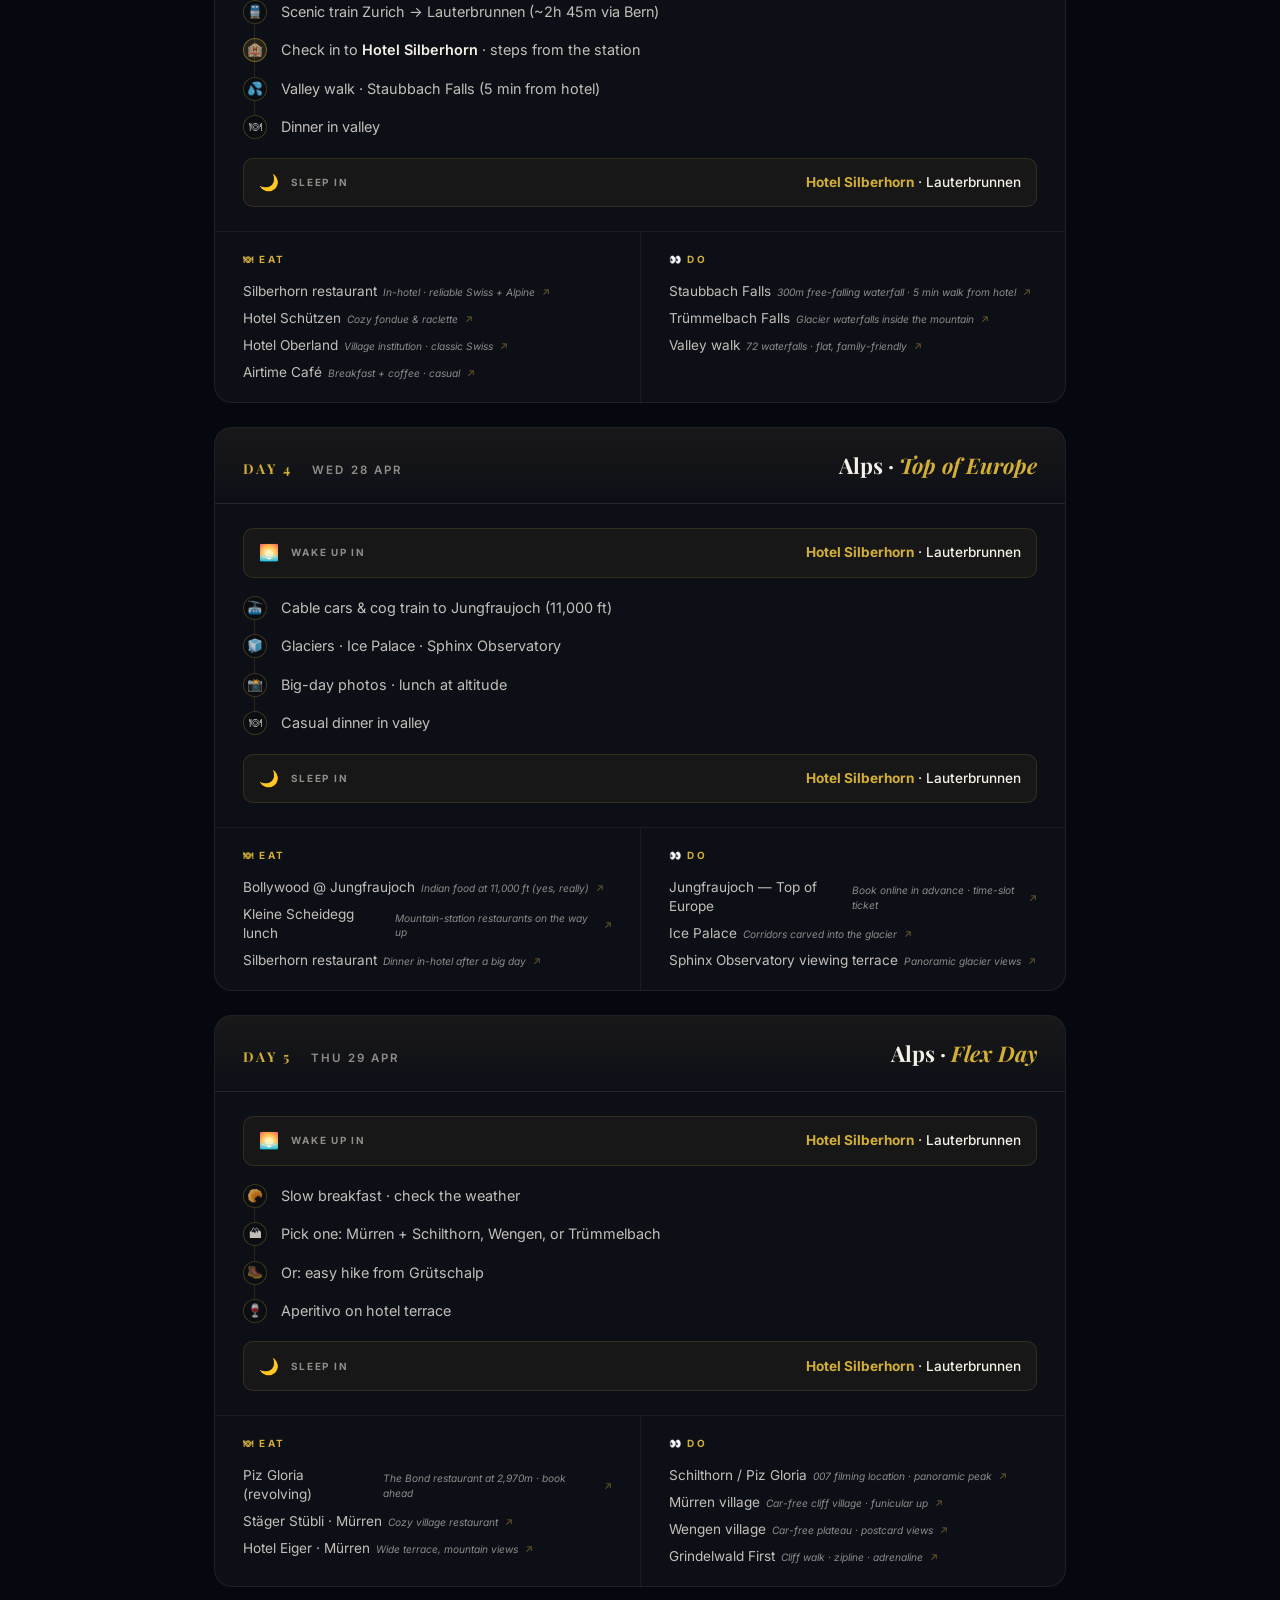
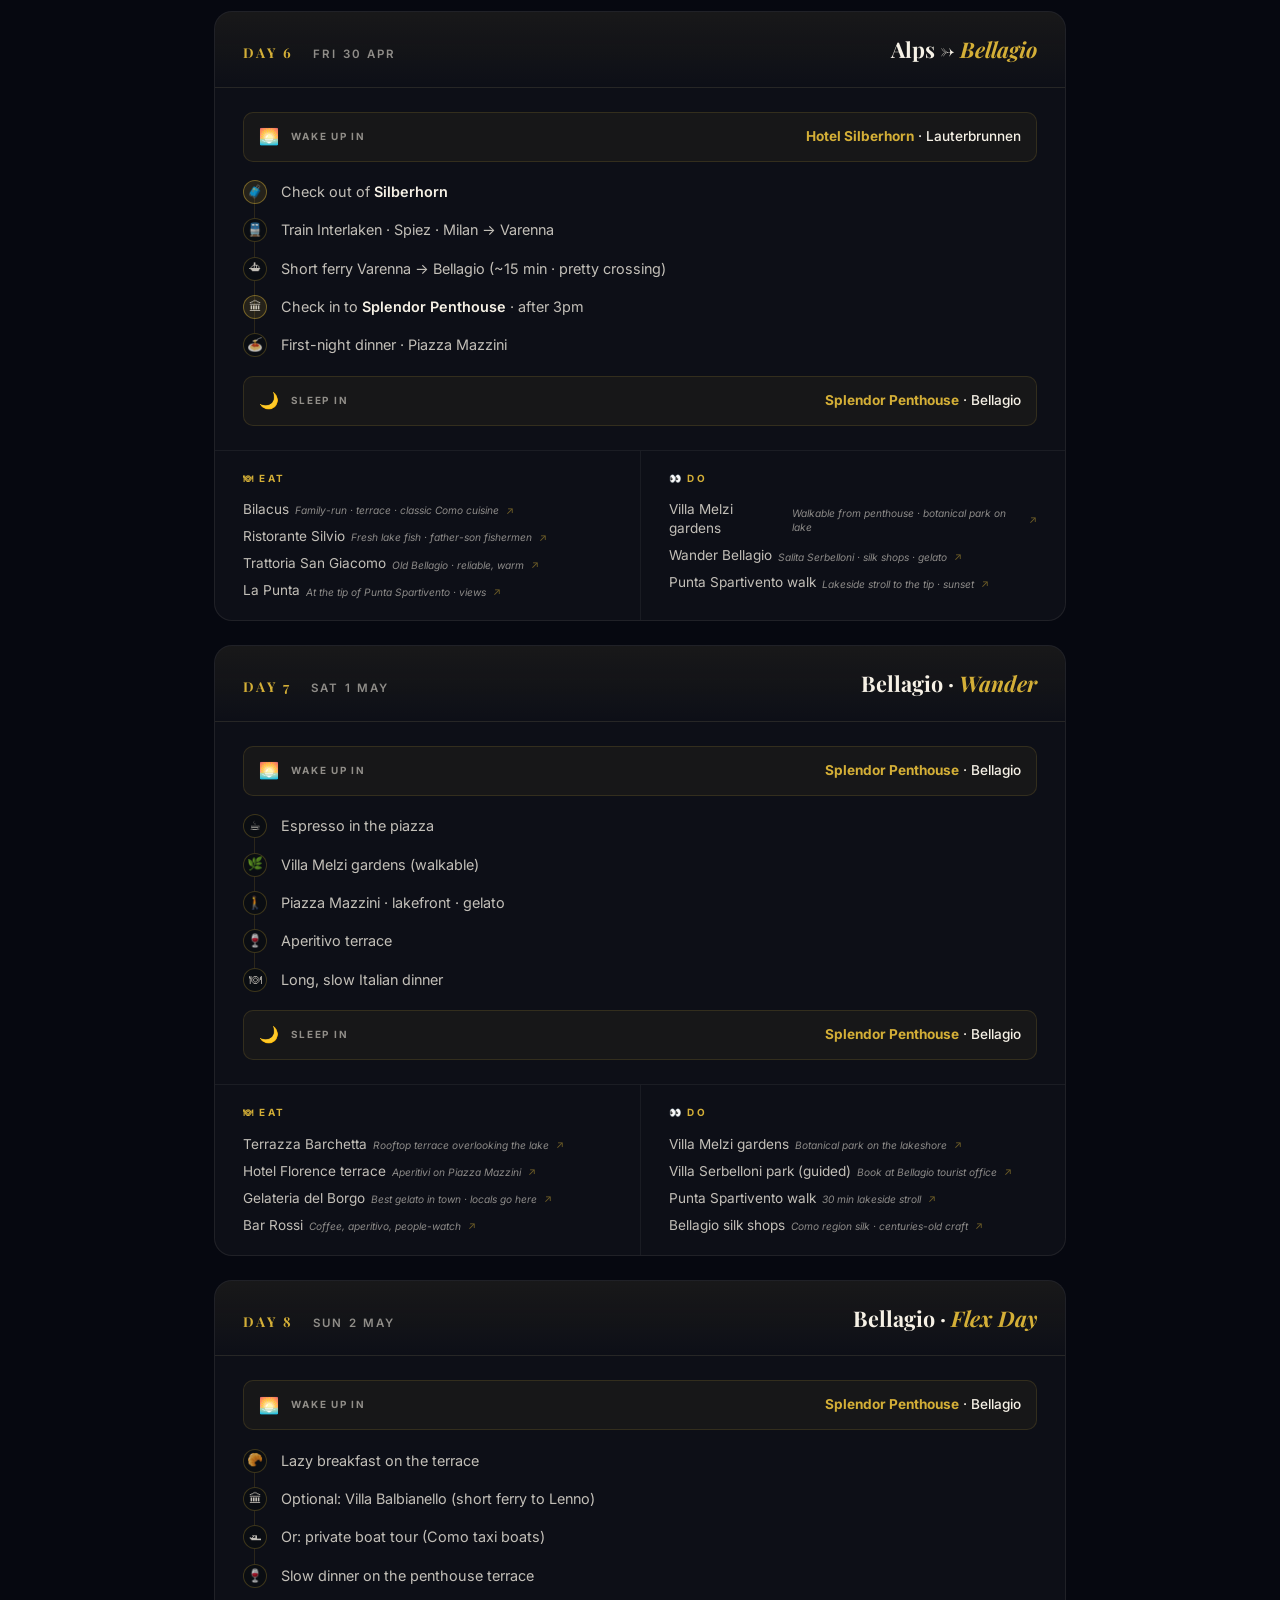
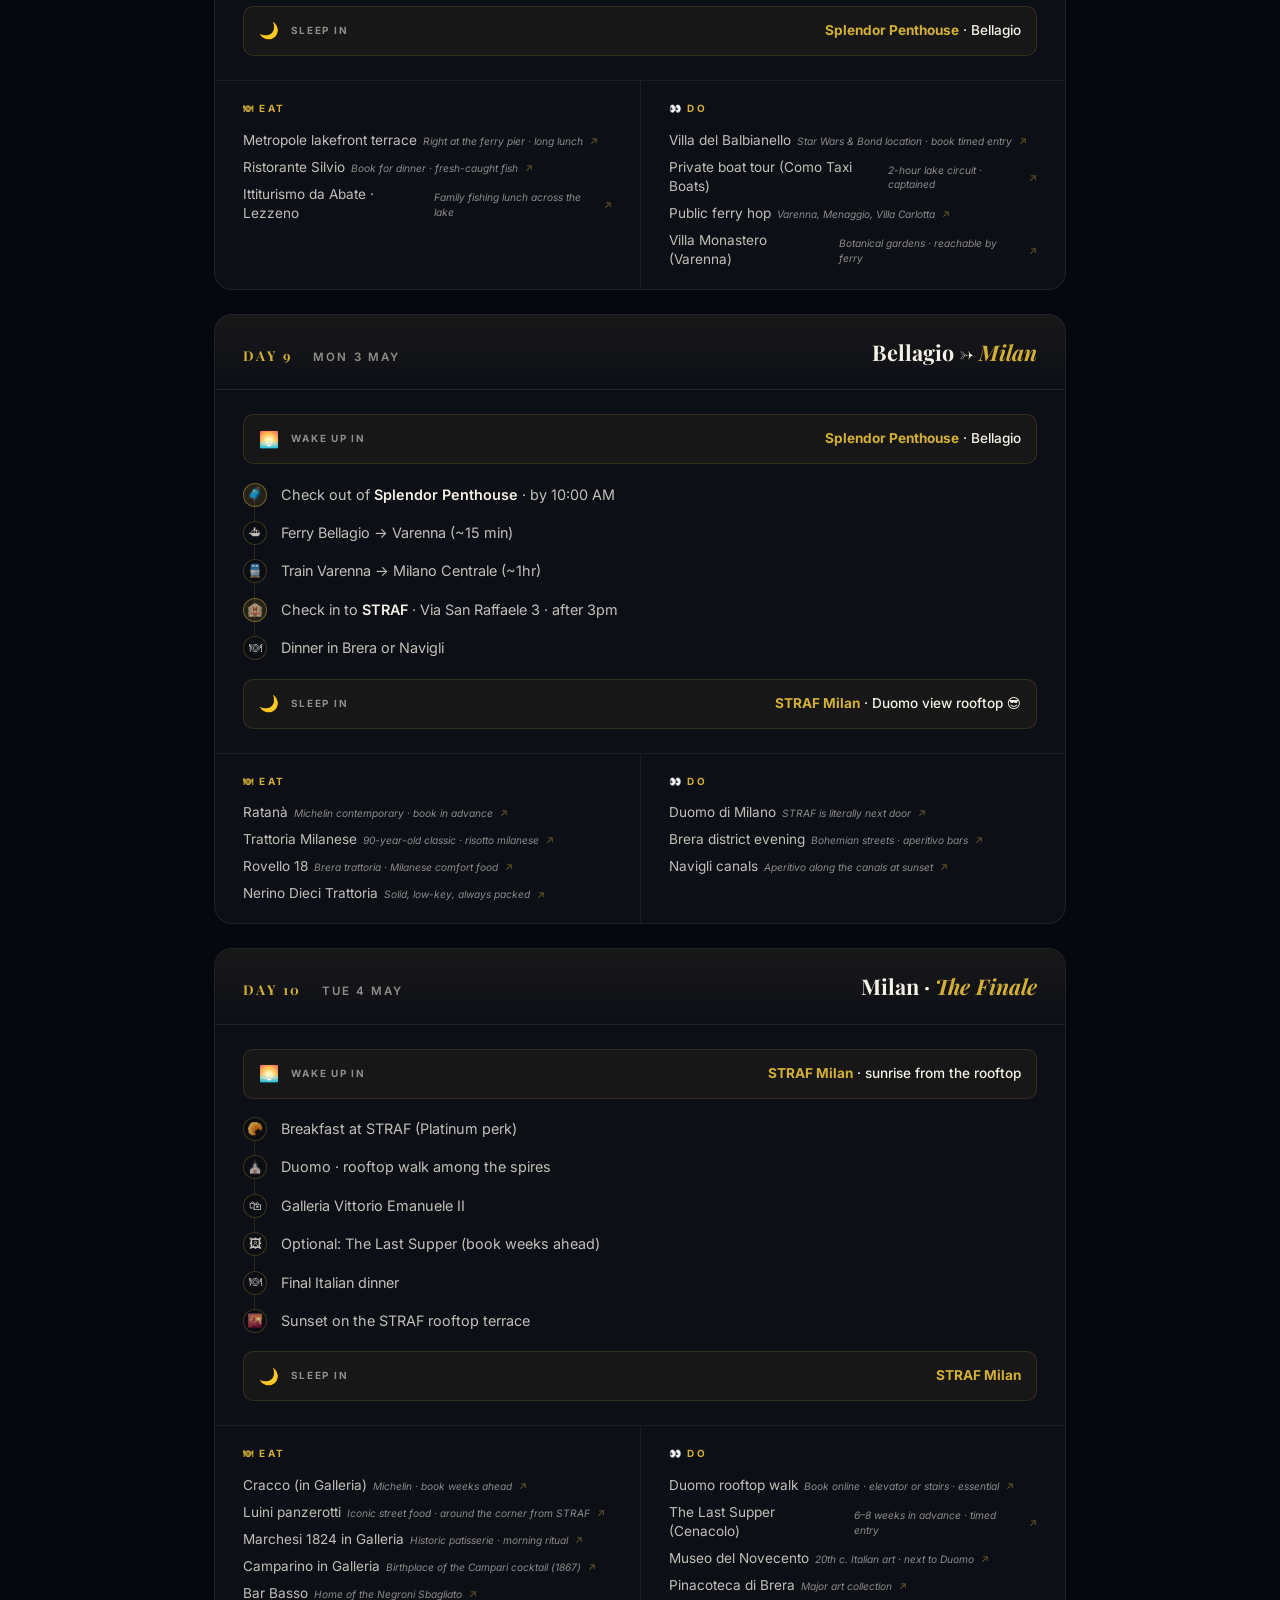
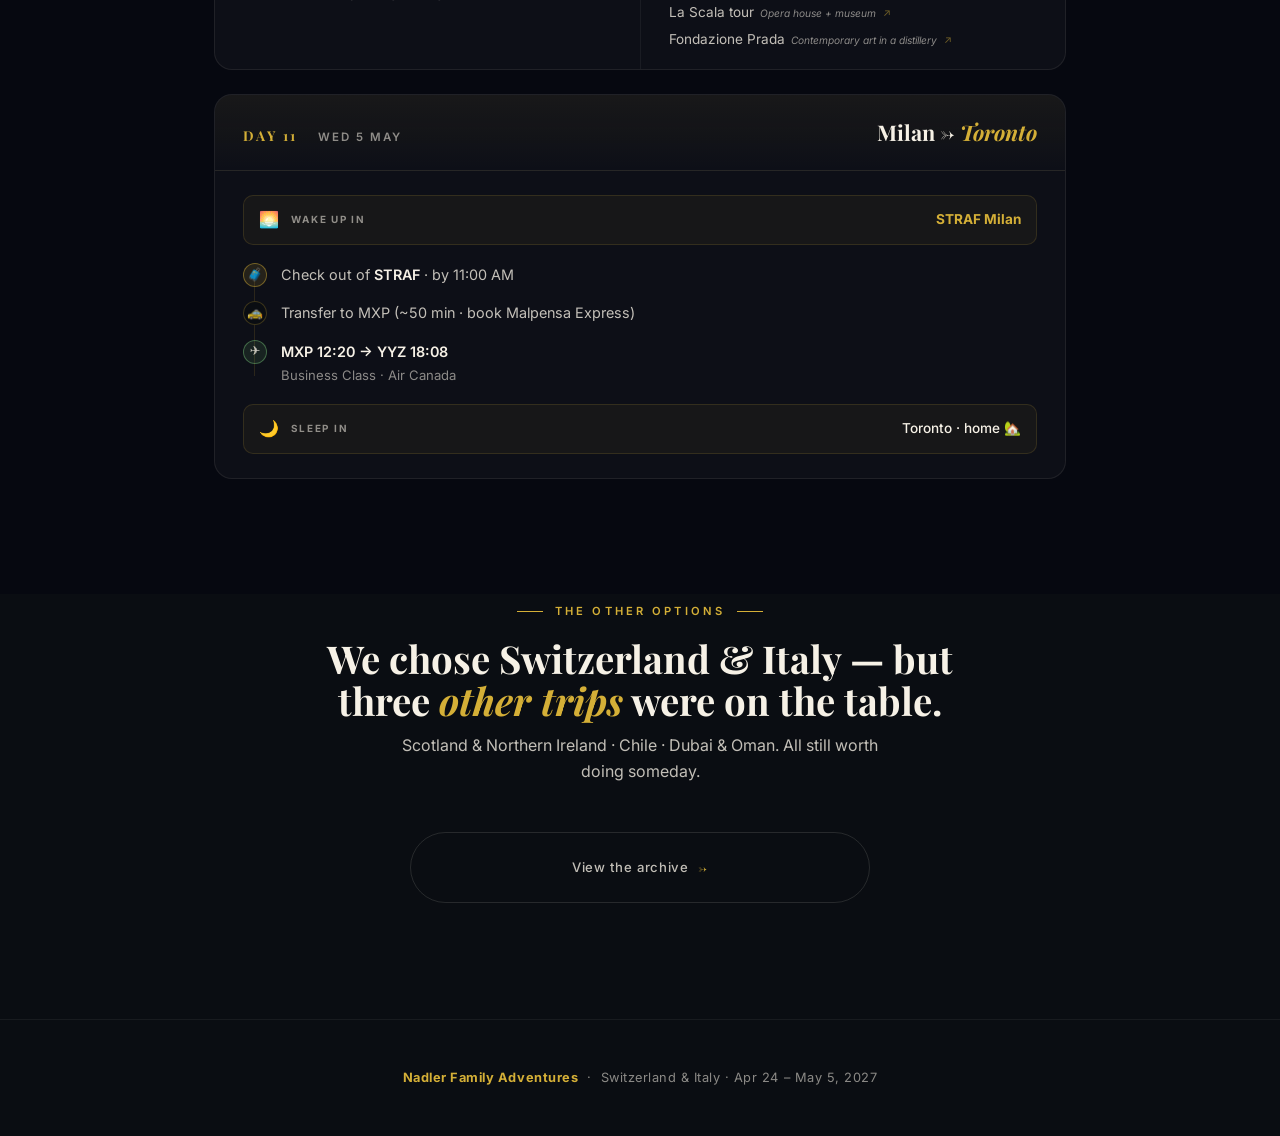
==== commit 26e87160: "Major restructure: tab nav + rich day-by-day + bookings page - New tab nav (Itinerary / Bookings / A" ====
--- a/index.html
+++ b/index.html
@@ -12,7 +12,11 @@
 
   <nav class="site-nav" role="navigation">
     <span class="nav-brand">Nadler Family <em>Adventures</em></span>
-    <a href="archive.html" class="nav-back" style="border-color:rgba(246,241,230,0.12);">Archive</a>
+    <div class="nav-tabs">
+      <a href="index.html" class="nav-tab active">Itinerary</a>
+      <a href="bookings.html" class="nav-tab">Bookings</a>
+      <a href="archive.html" class="nav-tab">Archive</a>
+    </div>
   </nav>
 
   <!-- HERO -->
@@ -100,424 +104,600 @@
     </div>
   </section>
 
-  <!-- CONFIRMED BOOKINGS -->
-  <section class="section section-alt" id="bookings">
+  <!-- WHERE WE'RE STAYING -->
+  <section class="section">
     <div class="container">
       <div class="section-header reveal">
-        <span class="eyebrow">Confirmed Bookings</span>
-        <h2 class="display-lg">Locked <em class="gold-italic">In.</em></h2>
-        <p class="lead">Every reservation, with the details. Updated as new pieces get booked.</p>
+        <span class="eyebrow">Where We're Staying</span>
+        <h2 class="display-lg">Four <em class="gold-italic">Homes</em> for Ten Nights.</h2>
+        <p class="lead">A design boutique, a mountain family-run, a lakeside penthouse, and a rooftop finale.</p>
       </div>
 
-      <div class="bookings">
-
-        <!-- FLIGHT 1: OUTBOUND -->
-        <article class="booking reveal">
-          <div class="booking-header">
-            <div class="booking-icon" aria-hidden="true">✈</div>
-            <div class="booking-heading">
-              <p class="booking-eyebrow">Flight 1 · Outbound</p>
-              <h3 class="booking-title">Toronto → Zurich</h3>
-            </div>
-            <span class="status-badge confirmed">Confirmed</span>
-          </div>
-          <div class="booking-body">
-            <div class="flight-route">
-              <div class="flight-city">
-                <span class="airport">YYZ</span>
-                <span class="time">20:25</span>
-                <span class="date">Sat 24 Apr 2027</span>
-                <span class="terminal">Toronto-Pearson · Terminal 1</span>
-              </div>
-              <div class="flight-line">
-                <span class="plane" aria-hidden="true">✈</span>
-                <span class="duration">7h 40m</span>
-              </div>
-              <div class="flight-city right">
-                <span class="airport">ZRH</span>
-                <span class="time">10:05 <span class="tz-shift">+1 day</span></span>
-                <span class="date">Sun 25 Apr 2027</span>
-                <span class="terminal">Zurich Airport</span>
-              </div>
-            </div>
-            <ul class="booking-details">
-              <li><strong>Flight</strong>AC880 · Air Canada</li>
-              <li><strong>Aircraft</strong>Boeing 777-200LR · Wi-Fi</li>
-              <li><strong>Cabin</strong>Business Class · all 4 travelers</li>
-              <li><strong>Meals</strong>Dinner + Breakfast</li>
-            </ul>
-          </div>
-        </article>
-
-        <!-- ZURICH HOTEL -->
-        <article class="booking reveal reveal-d1">
-          <div class="booking-header">
-            <div class="booking-icon" aria-hidden="true">🏨</div>
-            <div class="booking-heading">
-              <p class="booking-eyebrow">Zurich · 2 nights · Apr 25 – 27</p>
-              <h3 class="booking-title">Neues Schloss Privat Hotel</h3>
-              <p class="booking-subtitle">Autograph Collection · Marriott Bonvoy</p>
-            </div>
-            <span class="status-badge confirmed">Confirmed</span>
-          </div>
-          <div class="booking-body">
-            <ul class="booking-details">
-              <li><strong>Address</strong>Stockerstrasse 17, 8002 Zürich</li>
-              <li><strong>Phone</strong><a href="tel:+41442869400">+41 44 286 9400</a></li>
-              <li><strong>Website</strong><a href="https://www.marriott.com/en-us/hotels/zrhak-neues-schloss-privat-hotel-zurich-autograph-collection/overview/" target="_blank" rel="noopener noreferrer">marriott.com ↗</a></li>
-              <li><strong>Perks</strong>Platinum: breakfast + upgrade</li>
-            </ul>
-            <div class="rooms">
-              <div class="room">
-                <span class="room-name">👤 Parents</span>
-                <p class="room-type">King Suite</p>
-                <p class="room-conf"><strong>Conf.</strong> 70040516</p>
-              </div>
-              <div class="room">
-                <span class="room-name">👥 Teens</span>
-                <p class="room-type">Two Twin Beds</p>
-                <p class="room-conf"><strong>Conf.</strong> 70053549</p>
-              </div>
-            </div>
-          </div>
-        </article>
-
-        <!-- LAUTERBRUNNEN HOTEL -->
-        <article class="booking reveal reveal-d2">
-          <div class="booking-header">
-            <div class="booking-icon" aria-hidden="true">🏨</div>
-            <div class="booking-heading">
-              <p class="booking-eyebrow">Swiss Alps · 3 nights · Apr 27 – 30</p>
-              <h3 class="booking-title">Hotel Silberhorn</h3>
-              <p class="booking-subtitle">Lauterbrunnen · Family-run 3★ Superior</p>
-            </div>
-            <span class="status-badge confirmed">Confirmed</span>
-          </div>
-          <div class="booking-body">
-            <ul class="booking-details">
-              <li><strong>Address</strong>Bir Zuben 465, 3822 Lauterbrunnen</li>
-              <li><strong>Phone</strong><a href="tel:+41338562210">+41 33 856 2210</a></li>
-              <li><strong>Email</strong><a href="mailto:info@silberhorn.com">info@silberhorn.com</a></li>
-              <li><strong>Website</strong><a href="https://www.silberhorn.com/en/" target="_blank" rel="noopener noreferrer">silberhorn.com ↗</a></li>
-              <li><strong>Rate</strong>Best Available · Non-refundable</li>
-              <li><strong>City Tax</strong>CHF 3.50/adult · 1.75/child per night (paid at hotel)</li>
-            </ul>
-            <div class="rooms">
-              <div class="room">
-                <span class="room-name">👤 Parents</span>
-                <p class="room-type">Jungfrau Spa Superior</p>
-                <p class="room-conf"><strong>Conf.</strong> 16313SG044437 · CHF 987</p>
-              </div>
-              <div class="room">
-                <span class="room-name">👥 Teens</span>
-                <p class="room-type">Valley View · Superior · H100</p>
-                <p class="room-conf"><strong>Conf.</strong> 16313SG044446 · CHF 1,002</p>
-              </div>
-            </div>
-          </div>
-        </article>
-
-        <!-- BELLAGIO PENTHOUSE -->
-        <article class="booking reveal reveal-d3">
-          <div class="booking-header">
-            <div class="booking-icon" aria-hidden="true">🏛</div>
-            <div class="booking-heading">
-              <p class="booking-eyebrow">Bellagio · 3 nights · Apr 30 – May 3</p>
-              <h3 class="booking-title">Splendor Luxury Penthouse</h3>
-              <p class="booking-subtitle">Airbnb · Entire home · Hosted by Orazio</p>
-            </div>
-            <span class="status-badge confirmed">Confirmed</span>
-          </div>
-          <div class="booking-body">
-            <ul class="booking-details">
-              <li><strong>Address</strong>Salita Genazzini, 4, 22021 Bellagio CO</li>
-              <li><strong>Host</strong>Orazio · <a href="tel:+393317355850">+39 331 735 5850</a></li>
-              <li><strong>Check-in</strong>Fri Apr 30, after 3:00 PM</li>
-              <li><strong>Checkout</strong>Mon May 3, by 10:00 AM</li>
-              <li><strong>Guests</strong>4 adults</li>
-              <li><strong>Total</strong>$3,557.22 CAD</li>
-              <li><strong>Cancellation</strong>Free until 3 PM Apr 29</li>
-              <li><strong>Airbnb Ref</strong>HM4BPHCBNC</li>
-            </ul>
-          </div>
-        </article>
-
-        <!-- MILAN HOTEL -->
-        <article class="booking reveal reveal-d4">
-          <div class="booking-header">
-            <div class="booking-icon" aria-hidden="true">🏨</div>
-            <div class="booking-heading">
-              <p class="booking-eyebrow">Milan · 2 nights · May 3 – 5</p>
-              <h3 class="booking-title">STRAF Milan</h3>
-              <p class="booking-subtitle">Design Hotels · Marriott Bonvoy · Steps from the Duomo</p>
-            </div>
-            <span class="status-badge confirmed">Confirmed</span>
-          </div>
-          <div class="booking-body">
-            <ul class="booking-details">
-              <li><strong>Address</strong>Via San Raffaele 3, 20121 Milan</li>
-              <li><strong>Phone</strong><a href="tel:+390280508">+39 02 805081</a></li>
-              <li><strong>Website</strong><a href="https://www.marriott.com/en-us/hotels/mxpsr-straf-milan/overview/" target="_blank" rel="noopener noreferrer">marriott.com ↗</a></li>
-              <li><strong>Rate</strong>Flexible · Free cancel until 11:59 PM May 2</li>
-              <li><strong>Perks</strong>Platinum: breakfast + 1,000-pt welcome gift + upgrade</li>
-              <li><strong>Milan total</strong>3,216 EUR</li>
-            </ul>
-            <div class="rooms">
-              <div class="room">
-                <span class="room-name">👤 Parents · ✨ The WOW</span>
-                <p class="room-type">WOW Terrace Suite · King · Duomo view · Rooftop Terrace</p>
-                <p class="room-conf"><strong>Conf.</strong> 77460840 · 1,978 EUR</p>
-              </div>
-              <div class="room">
-                <span class="room-name">👥 Teens</span>
-                <p class="room-type">Superior Twin · 2 Twin Beds</p>
-                <p class="room-conf"><strong>Conf.</strong> 77456011 · 1,238 EUR</p>
-              </div>
-            </div>
-          </div>
-        </article>
-
-        <!-- FLIGHT 2: RETURN -->
-        <article class="booking reveal reveal-d5">
-          <div class="booking-header">
-            <div class="booking-icon" aria-hidden="true">✈</div>
-            <div class="booking-heading">
-              <p class="booking-eyebrow">Flight 2 · Return</p>
-              <h3 class="booking-title">Milan → Toronto</h3>
-            </div>
-            <span class="status-badge confirmed">Confirmed</span>
-          </div>
-          <div class="booking-body">
-            <div class="flight-route">
-              <div class="flight-city">
-                <span class="airport">MXP</span>
-                <span class="time">12:20</span>
-                <span class="date">Wed 5 May 2027</span>
-                <span class="terminal">Milan Malpensa</span>
-              </div>
-              <div class="flight-line">
-                <span class="plane" aria-hidden="true">✈</span>
-                <span class="duration">Same-day</span>
-              </div>
-              <div class="flight-city right">
-                <span class="airport">YYZ</span>
-                <span class="time">18:08</span>
-                <span class="date">Wed 5 May 2027</span>
-                <span class="terminal">Toronto-Pearson</span>
-              </div>
-            </div>
-            <ul class="booking-details">
-              <li><strong>Airline</strong>Air Canada</li>
-              <li><strong>Cabin</strong>Business Class · all 4 travelers</li>
-            </ul>
-          </div>
-        </article>
-
+      <div class="journey">
+        <a class="journey-card reveal" href="bookings.html" style="cursor:pointer;">
+          <img class="journey-photo" data-fade src="images/hotels/neues_schloss_zurich_3.jpg" alt="Neues Schloss">
+          <div class="journey-text">
+            <span class="journey-day">Apr 25 – 27 · Zurich</span>
+            <div>
+              <p class="journey-place">Neues Schloss</p>
+              <p class="journey-mood">Autograph Collection · Design boutique</p>
+              <span class="journey-nights">2 nights</span>
+            </div>
+          </div>
+        </a>
+        <a class="journey-card reveal reveal-d1" href="bookings.html" style="cursor:pointer;">
+          <img class="journey-photo" data-fade src="images/hotels/silberhorn.jpg" alt="Hotel Silberhorn">
+          <div class="journey-text">
+            <span class="journey-day">Apr 27 – 30 · Alps</span>
+            <div>
+              <p class="journey-place">Hotel Silberhorn</p>
+              <p class="journey-mood">Family-run · Lauterbrunnen valley</p>
+              <span class="journey-nights">3 nights</span>
+            </div>
+          </div>
+        </a>
+        <a class="journey-card reveal reveal-d2" href="bookings.html" style="cursor:pointer;">
+          <img class="journey-photo" data-fade src="images/hotels/bellagio_penthouse.jpg" alt="Splendor Penthouse Bellagio">
+          <div class="journey-text">
+            <span class="journey-day">Apr 30 – May 3 · Bellagio</span>
+            <div>
+              <p class="journey-place">Splendor Penthouse</p>
+              <p class="journey-mood">Entire Airbnb · lake views</p>
+              <span class="journey-nights">3 nights</span>
+            </div>
+          </div>
+        </a>
+        <a class="journey-card reveal reveal-d3" href="bookings.html" style="cursor:pointer;">
+          <img class="journey-photo" data-fade src="images/hotels/straf_milan.jpg" alt="STRAF Milan">
+          <div class="journey-text">
+            <span class="journey-day">May 3 – 5 · Milan</span>
+            <div>
+              <p class="journey-place">STRAF Milan</p>
+              <p class="journey-mood">Design Hotels · Duomo rooftop 😎</p>
+              <span class="journey-nights">2 nights</span>
+            </div>
+          </div>
+        </a>
       </div>
     </div>
   </section>
 
-  <!-- STILL TO BOOK -->
-  <section class="section" id="to-book">
-    <div class="container">
-      <div class="section-header reveal">
-        <span class="eyebrow">Still to Book</span>
-        <h2 class="display-lg">Next <em class="gold-italic">Up.</em></h2>
-        <p class="lead">Hotels, trains, and standout experiences to lock in.</p>
-      </div>
-
-      <div class="bookings">
-        <article class="booking reveal reveal-d4">
-          <div class="booking-header">
-            <div class="booking-icon" aria-hidden="true">🚆</div>
-            <div class="booking-heading">
-              <p class="booking-eyebrow">Trains · 3 legs</p>
-              <h3 class="booking-title">Rail passes &amp; segments</h3>
-            </div>
-            <span class="status-badge todo">To book</span>
-          </div>
-          <div class="booking-body" style="padding-top:1rem;">
-            <p style="font-size:0.9rem;color:var(--cream-dim);">Zurich → Lauterbrunnen · Lauterbrunnen → Varenna · Varenna → Milan. Swiss Travel Pass worth pricing.</p>
-          </div>
-        </article>
-
-        <article class="booking reveal reveal-d5">
-          <div class="booking-header">
-            <div class="booking-icon" aria-hidden="true">⛰</div>
-            <div class="booking-heading">
-              <p class="booking-eyebrow">Swiss Alps · Big-day experience</p>
-              <h3 class="booking-title">Jungfraujoch — Top of Europe</h3>
-            </div>
-            <span class="status-badge todo">To book</span>
-          </div>
-          <div class="booking-body" style="padding-top:1rem;">
-            <p style="font-size:0.9rem;color:var(--cream-dim);">Book early. Top-3 moment of the trip.</p>
-          </div>
-        </article>
-
-        <article class="booking reveal reveal-d5">
-          <div class="booking-header">
-            <div class="booking-icon" aria-hidden="true">🖼</div>
-            <div class="booking-heading">
-              <p class="booking-eyebrow">Milan · Optional</p>
-              <h3 class="booking-title">The Last Supper — timed entry</h3>
-            </div>
-            <span class="status-badge todo">To book</span>
-          </div>
-          <div class="booking-body" style="padding-top:1rem;">
-            <p style="font-size:0.9rem;color:var(--cream-dim);">6 – 8 weeks in advance. Tickets vanish fast.</p>
-          </div>
-        </article>
-
-      </div>
-    </div>
-  </section>
-
-  <!-- TIMELINE -->
-  <section class="section section-alt" id="timeline">
+  <!-- DAY BY DAY -->
+  <section class="section section-alt" id="itinerary">
     <div class="container">
       <div class="section-header reveal">
         <span class="eyebrow">Day by Day</span>
         <h2 class="display-lg">The <em class="gold-italic">Plan.</em></h2>
-        <p class="lead">Rough day-by-day. Will fill in as details firm up.</p>
+        <p class="lead">Every day of the trip — where you wake up, what to do, where to eat, where you sleep.</p>
       </div>
 
-      <div class="timeline">
-        <div class="timeline-day reveal">
-          <div class="timeline-dot filled">0</div>
-          <div class="timeline-body">
-            <p class="timeline-date">Sat 24 Apr · Overnight flight</p>
-            <h3 class="timeline-heading">Toronto → Zurich</h3>
-            <ul class="timeline-items">
-              <li class="timeline-item"><span class="ti-icon">✈</span><span><span class="ti-label">AC880</span> · YYZ 20:25 → ZRH 10:05 <em style="color:var(--cream-muted);">(+1 day)</em> · Business Class</span></li>
-            </ul>
-          </div>
-        </div>
-        <div class="timeline-day reveal reveal-d1">
-          <div class="timeline-dot">1</div>
-          <div class="timeline-body">
-            <p class="timeline-date">Sun 25 Apr · Zurich</p>
-            <h3 class="timeline-heading">Land, ease in, walk the lake</h3>
-            <ul class="timeline-items">
-              <li class="timeline-item"><span class="ti-icon">🚕</span><span>Transfer to <span class="ti-label">Neues Schloss</span> · Stockerstrasse 17</span></li>
-              <li class="timeline-item"><span class="ti-icon">🍽</span><span>Early dinner · beat jet lag</span></li>
-            </ul>
-          </div>
-        </div>
-        <div class="timeline-day reveal reveal-d2">
-          <div class="timeline-dot">2</div>
-          <div class="timeline-body">
-            <p class="timeline-date">Mon 26 Apr · Zurich</p>
-            <h3 class="timeline-heading">Explore + optional Lucerne day trip</h3>
-            <ul class="timeline-items">
-              <li class="timeline-item"><span class="ti-icon">🚶</span><span>Bahnhofstrasse · Old Town wander</span></li>
-              <li class="timeline-item"><span class="ti-icon">🚆</span><span>Lucerne (1hr train) · Chapel Bridge</span></li>
-            </ul>
-          </div>
-        </div>
-        <div class="timeline-day reveal reveal-d3">
-          <div class="timeline-dot">3</div>
-          <div class="timeline-body">
-            <p class="timeline-date">Tue 27 Apr · Zurich → Lauterbrunnen</p>
-            <h3 class="timeline-heading">Scenic train to the Alps</h3>
-            <ul class="timeline-items">
-              <li class="timeline-item"><span class="ti-icon">🚆</span><span>Zurich → Lauterbrunnen (~2h 45m)</span></li>
-              <li class="timeline-item"><span class="ti-icon">🏨</span><span>Check in to <span class="ti-label">Hotel Silberhorn</span></span></li>
-              <li class="timeline-item"><span class="ti-icon">💦</span><span>Valley walk · Staubbach Falls</span></li>
-            </ul>
-          </div>
-        </div>
-        <div class="timeline-day reveal reveal-d4">
-          <div class="timeline-dot">4</div>
-          <div class="timeline-body">
-            <p class="timeline-date">Wed 28 Apr · Alps</p>
-            <h3 class="timeline-heading">Jungfraujoch — Top of Europe</h3>
-            <ul class="timeline-items">
-              <li class="timeline-item"><span class="ti-icon">🚠</span><span>Cable cars &amp; cog train to 11,000 ft</span></li>
-              <li class="timeline-item"><span class="ti-icon">🧊</span><span>Glaciers, snow, big-day photos</span></li>
-            </ul>
-          </div>
-        </div>
-        <div class="timeline-day reveal reveal-d4">
-          <div class="timeline-dot">5</div>
-          <div class="timeline-body">
-            <p class="timeline-date">Thu 29 Apr · Alps</p>
-            <h3 class="timeline-heading">Flex day — hike, bike, or Mürren</h3>
-            <ul class="timeline-items">
-              <li class="timeline-item"><span class="ti-icon">🏔</span><span>Wengen, Mürren, or Trümmelbach Falls</span></li>
-            </ul>
-          </div>
-        </div>
-        <div class="timeline-day reveal reveal-d5">
-          <div class="timeline-dot">6</div>
-          <div class="timeline-body">
-            <p class="timeline-date">Fri 30 Apr · Alps → Bellagio</p>
-            <h3 class="timeline-heading">Travel day · settle in to the penthouse</h3>
-            <ul class="timeline-items">
-              <li class="timeline-item"><span class="ti-icon">🚆</span><span>Interlaken · Spiez · Milan → Varenna train</span></li>
-              <li class="timeline-item"><span class="ti-icon">⛴</span><span>Ferry Varenna → Bellagio (~15 min)</span></li>
-              <li class="timeline-item"><span class="ti-icon">🏛</span><span>Check in to <span class="ti-label">Splendor Penthouse</span> · after 3pm</span></li>
-              <li class="timeline-item"><span class="ti-icon">🍝</span><span>Dinner on Piazza Mazzini</span></li>
-            </ul>
-          </div>
-        </div>
-        <div class="timeline-day reveal reveal-d5">
-          <div class="timeline-dot">7</div>
-          <div class="timeline-body">
-            <p class="timeline-date">Sat 1 May · Bellagio</p>
-            <h3 class="timeline-heading">Wander Bellagio</h3>
-            <ul class="timeline-items">
-              <li class="timeline-item"><span class="ti-icon">🚶</span><span>Piazza Mazzini · lakefront streets · gelato</span></li>
-              <li class="timeline-item"><span class="ti-icon">🌿</span><span>Villa Melzi gardens (walkable from penthouse)</span></li>
-            </ul>
-          </div>
-        </div>
-        <div class="timeline-day reveal reveal-d5">
-          <div class="timeline-dot">8</div>
-          <div class="timeline-body">
-            <p class="timeline-date">Sun 2 May · Bellagio</p>
-            <h3 class="timeline-heading">Flex day — Villa Balbianello or lazy day</h3>
-            <ul class="timeline-items">
-              <li class="timeline-item"><span class="ti-icon">🏛</span><span>Optional: Villa Balbianello (short ferry)</span></li>
-              <li class="timeline-item"><span class="ti-icon">🛥</span><span>Optional: private boat tour</span></li>
-              <li class="timeline-item"><span class="ti-icon">🍷</span><span>Slow dinner, penthouse terrace</span></li>
-            </ul>
-          </div>
-        </div>
-        <div class="timeline-day reveal reveal-d5">
-          <div class="timeline-dot">9</div>
-          <div class="timeline-body">
-            <p class="timeline-date">Mon 3 May · Bellagio → Milan</p>
-            <h3 class="timeline-heading">Move to the city · check in to STRAF</h3>
-            <ul class="timeline-items">
-              <li class="timeline-item"><span class="ti-icon">⛴</span><span>Ferry Bellagio → Varenna (~15 min)</span></li>
-              <li class="timeline-item"><span class="ti-icon">🚆</span><span>Varenna → Milano Centrale (~1hr)</span></li>
-              <li class="timeline-item"><span class="ti-icon">🏨</span><span>Check in to <span class="ti-label">STRAF</span> · Via San Raffaele 3 (steps from Duomo)</span></li>
-              <li class="timeline-item"><span class="ti-icon">🍽</span><span>Dinner in Brera or Navigli</span></li>
-            </ul>
-          </div>
-        </div>
-        <div class="timeline-day reveal reveal-d5">
-          <div class="timeline-dot">10</div>
-          <div class="timeline-body">
-            <p class="timeline-date">Tue 4 May · Milan</p>
-            <h3 class="timeline-heading">Duomo rooftop · Galleria</h3>
-            <ul class="timeline-items">
-              <li class="timeline-item"><span class="ti-icon">⛪</span><span>Rooftop walk among the spires</span></li>
-              <li class="timeline-item"><span class="ti-icon">🖼</span><span>Optional: The Last Supper</span></li>
-            </ul>
-          </div>
-        </div>
-        <div class="timeline-day reveal reveal-d5">
-          <div class="timeline-dot filled">11</div>
-          <div class="timeline-body">
-            <p class="timeline-date">Wed 5 May · Fly home</p>
-            <h3 class="timeline-heading">Milan → Toronto</h3>
-            <ul class="timeline-items">
-              <li class="timeline-item"><span class="ti-icon">✈</span><span>MXP 12:20 → YYZ 18:08 · Business Class</span></li>
-            </ul>
-          </div>
-        </div>
+      <div class="days-list">
+
+        <!-- DAY 0 -->
+        <article class="day-card reveal">
+          <header class="day-card-header">
+            <span class="day-card-num">Day 0</span>
+            <span class="day-card-date">Sat 24 Apr</span>
+            <span class="day-card-loc">Overnight → <em>Zurich</em></span>
+          </header>
+          <div class="day-card-body">
+            <div class="day-context">
+              <span class="ctx-icon">🌅</span>
+              <span class="ctx-label">Wake up in</span>
+              <span class="ctx-value">Toronto</span>
+            </div>
+            <ul class="day-events">
+              <li class="day-event confirmed">
+                <span class="ev-icon">✈</span>
+                <div><strong>AC880 · YYZ 20:25 → ZRH 10:05 +1</strong><br><span style="color:var(--cream-muted);font-size:0.82rem;">Business Class · Boeing 777-200LR · Wi-Fi · Dinner + breakfast</span></div>
+              </li>
+            </ul>
+            <div class="day-context">
+              <span class="ctx-icon">🌙</span>
+              <span class="ctx-label">Sleep on</span>
+              <span class="ctx-value">The plane · try to sleep 👀</span>
+            </div>
+          </div>
+        </article>
+
+        <!-- DAY 1 -->
+        <article class="day-card reveal reveal-d1">
+          <header class="day-card-header">
+            <span class="day-card-num">Day 1</span>
+            <span class="day-card-date">Sun 25 Apr</span>
+            <span class="day-card-loc">Zurich · <em>Arrival</em></span>
+          </header>
+          <div class="day-card-body">
+            <div class="day-context">
+              <span class="ctx-icon">🌅</span>
+              <span class="ctx-label">Wake up on</span>
+              <span class="ctx-value">Approach to Zurich</span>
+            </div>
+            <ul class="day-events">
+              <li class="day-event"><span class="ev-icon">✈</span><span>Land ZRH 10:05 · customs · train to city</span></li>
+              <li class="day-event checkin"><span class="ev-icon">🏨</span><span>Check in to <strong>Neues Schloss</strong> · Stockerstrasse 17</span></li>
+              <li class="day-event"><span class="ev-icon">🚶</span><span>Slow walk through Old Town · beat jet lag</span></li>
+              <li class="day-event"><span class="ev-icon">🍽</span><span>Early dinner near hotel</span></li>
+            </ul>
+            <div class="day-context">
+              <span class="ctx-icon">🌙</span>
+              <span class="ctx-label">Sleep in</span>
+              <span class="ctx-value"><strong>Neues Schloss</strong> · Zurich</span>
+            </div>
+          </div>
+          <div class="day-recs">
+            <div class="rec-group">
+              <h4>🍽 Eat</h4>
+              <ul>
+                <li><a href="https://www.kronenhalle.com/" target="_blank" rel="noopener">Kronenhalle<span class="rec-note">Classic Swiss institution · original art on the walls</span></a></li>
+                <li><a href="https://www.spruengli.ch/en" target="_blank" rel="noopener">Confiserie Sprüngli<span class="rec-note">Bahnhofstrasse legend · chocolates + café</span></a></li>
+                <li><a href="https://www.zeughauskeller.ch/en/" target="_blank" rel="noopener">Zeughauskeller<span class="rec-note">Historic arsenal · loud, fun, huge portions</span></a></li>
+                <li><a href="https://www.zunfthaus-zur-waag.ch/en/" target="_blank" rel="noopener">Zunfthaus zur Waag<span class="rec-note">Historic guild house · elegant Swiss</span></a></li>
+              </ul>
+            </div>
+            <div class="rec-group">
+              <h4>👀 Do</h4>
+              <ul>
+                <li><a href="https://www.zuerich.com/en/visit/zurich-old-town" target="_blank" rel="noopener">Old Town (Altstadt)<span class="rec-note">Niederdorf · Lindenhof hill</span></a></li>
+                <li><a href="https://www.zuerich.com/en/visit/lake-zurich" target="_blank" rel="noopener">Lake Zurich promenade<span class="rec-note">Sunset walk · easy first-day activity</span></a></li>
+                <li><a href="https://www.grossmuenster.ch/en" target="_blank" rel="noopener">Grossmünster<span class="rec-note">Climb the twin towers for the view</span></a></li>
+                <li><a href="https://www.fraumuenster.ch/en" target="_blank" rel="noopener">Fraumünster<span class="rec-note">Chagall stained glass windows</span></a></li>
+              </ul>
+            </div>
+          </div>
+        </article>
+
+        <!-- DAY 2 -->
+        <article class="day-card reveal reveal-d2">
+          <header class="day-card-header">
+            <span class="day-card-num">Day 2</span>
+            <span class="day-card-date">Mon 26 Apr</span>
+            <span class="day-card-loc">Zurich · <em>Explore</em></span>
+          </header>
+          <div class="day-card-body">
+            <div class="day-context">
+              <span class="ctx-icon">🌅</span>
+              <span class="ctx-label">Wake up in</span>
+              <span class="ctx-value"><strong>Neues Schloss</strong> · Zurich</span>
+            </div>
+            <ul class="day-events">
+              <li class="day-event"><span class="ev-icon">🥐</span><span>Breakfast at hotel (Bonvoy Platinum perk)</span></li>
+              <li class="day-event"><span class="ev-icon">🚶</span><span>Bahnhofstrasse + Old Town wander</span></li>
+              <li class="day-event"><span class="ev-icon">🚆</span><span>Optional: Lucerne day trip (~1hr train)</span></li>
+              <li class="day-event"><span class="ev-icon">🍽</span><span>Dinner in Old Town</span></li>
+            </ul>
+            <div class="day-context">
+              <span class="ctx-icon">🌙</span>
+              <span class="ctx-label">Sleep in</span>
+              <span class="ctx-value"><strong>Neues Schloss</strong> · Zurich</span>
+            </div>
+          </div>
+          <div class="day-recs">
+            <div class="rec-group">
+              <h4>🍽 Eat</h4>
+              <ul>
+                <li><a href="https://baurenschaenke.ch/" target="_blank" rel="noopener">Bauernschänke<span class="rec-note">Cool wine bar · modern Swiss</span></a></li>
+                <li><a href="https://haus-hiltl.ch/en/" target="_blank" rel="noopener">Hiltl<span class="rec-note">World's oldest vegetarian restaurant (1898)</span></a></li>
+                <li><a href="https://www.frauel.ch/" target="_blank" rel="noopener">Fräulein Miller / Frauel<span class="rec-note">Modern brunch spot</span></a></li>
+                <li><a href="https://www.chapelbridge.ch/" target="_blank" rel="noopener">Lucerne: Wirtshaus Galliker<span class="rec-note">Classic Swiss if you day-trip</span></a></li>
+              </ul>
+            </div>
+            <div class="rec-group">
+              <h4>👀 Do</h4>
+              <ul>
+                <li><a href="https://www.kunsthaus.ch/en/" target="_blank" rel="noopener">Kunsthaus Zürich<span class="rec-note">Major art museum · Chagall, Munch, Giacometti</span></a></li>
+                <li><a href="https://www.uetliberg.ch/en" target="_blank" rel="noopener">Uetliberg<span class="rec-note">Zurich's mountain · 30 min by train, big views</span></a></li>
+                <li><a href="https://luzern.com/en/" target="_blank" rel="noopener">Lucerne day trip<span class="rec-note">Chapel Bridge · Lion Monument · lake views</span></a></li>
+                <li><a href="https://landesmuseum.ch/en" target="_blank" rel="noopener">Swiss National Museum<span class="rec-note">Next to main station · rainy-day plan</span></a></li>
+              </ul>
+            </div>
+          </div>
+        </article>
+
+        <!-- DAY 3 -->
+        <article class="day-card reveal reveal-d3">
+          <header class="day-card-header">
+            <span class="day-card-num">Day 3</span>
+            <span class="day-card-date">Tue 27 Apr</span>
+            <span class="day-card-loc">Zurich → <em>Lauterbrunnen</em></span>
+          </header>
+          <div class="day-card-body">
+            <div class="day-context">
+              <span class="ctx-icon">🌅</span>
+              <span class="ctx-label">Wake up in</span>
+              <span class="ctx-value"><strong>Neues Schloss</strong> · Zurich</span>
+            </div>
+            <ul class="day-events">
+              <li class="day-event checkout"><span class="ev-icon">🧳</span><span>Check out of <strong>Neues Schloss</strong></span></li>
+              <li class="day-event"><span class="ev-icon">🚆</span><span>Scenic train Zurich → Lauterbrunnen (~2h 45m via Bern)</span></li>
+              <li class="day-event checkin"><span class="ev-icon">🏨</span><span>Check in to <strong>Hotel Silberhorn</strong> · steps from the station</span></li>
+              <li class="day-event"><span class="ev-icon">💦</span><span>Valley walk · Staubbach Falls (5 min from hotel)</span></li>
+              <li class="day-event"><span class="ev-icon">🍽</span><span>Dinner in valley</span></li>
+            </ul>
+            <div class="day-context">
+              <span class="ctx-icon">🌙</span>
+              <span class="ctx-label">Sleep in</span>
+              <span class="ctx-value"><strong>Hotel Silberhorn</strong> · Lauterbrunnen</span>
+            </div>
+          </div>
+          <div class="day-recs">
+            <div class="rec-group">
+              <h4>🍽 Eat</h4>
+              <ul>
+                <li><a href="https://www.silberhorn.com/en/restaurants/" target="_blank" rel="noopener">Silberhorn restaurant<span class="rec-note">In-hotel · reliable Swiss + Alpine</span></a></li>
+                <li><a href="https://hotelschuetzen.com/en/restaurant/" target="_blank" rel="noopener">Hotel Schützen<span class="rec-note">Cozy fondue &amp; raclette</span></a></li>
+                <li><a href="https://www.hoteloberland.ch/en/restaurant/" target="_blank" rel="noopener">Hotel Oberland<span class="rec-note">Village institution · classic Swiss</span></a></li>
+                <li><a href="https://www.airtime.ch/" target="_blank" rel="noopener">Airtime Café<span class="rec-note">Breakfast + coffee · casual</span></a></li>
+              </ul>
+            </div>
+            <div class="rec-group">
+              <h4>👀 Do</h4>
+              <ul>
+                <li><a href="https://www.myswitzerland.com/en-ca/experiences/staubbach-falls/" target="_blank" rel="noopener">Staubbach Falls<span class="rec-note">300m free-falling waterfall · 5 min walk from hotel</span></a></li>
+                <li><a href="https://www.truemmelbachfaelle.ch/en/" target="_blank" rel="noopener">Trümmelbach Falls<span class="rec-note">Glacier waterfalls inside the mountain</span></a></li>
+                <li><a href="https://www.lauterbrunnen.swiss/en" target="_blank" rel="noopener">Valley walk<span class="rec-note">72 waterfalls · flat, family-friendly</span></a></li>
+              </ul>
+            </div>
+          </div>
+        </article>
+
+        <!-- DAY 4 -->
+        <article class="day-card reveal reveal-d4">
+          <header class="day-card-header">
+            <span class="day-card-num">Day 4</span>
+            <span class="day-card-date">Wed 28 Apr</span>
+            <span class="day-card-loc">Alps · <em>Top of Europe</em></span>
+          </header>
+          <div class="day-card-body">
+            <div class="day-context">
+              <span class="ctx-icon">🌅</span>
+              <span class="ctx-label">Wake up in</span>
+              <span class="ctx-value"><strong>Hotel Silberhorn</strong> · Lauterbrunnen</span>
+            </div>
+            <ul class="day-events">
+              <li class="day-event"><span class="ev-icon">🚠</span><span>Cable cars &amp; cog train to Jungfraujoch (11,000 ft)</span></li>
+              <li class="day-event"><span class="ev-icon">🧊</span><span>Glaciers · Ice Palace · Sphinx Observatory</span></li>
+              <li class="day-event"><span class="ev-icon">📸</span><span>Big-day photos · lunch at altitude</span></li>
+              <li class="day-event"><span class="ev-icon">🍽</span><span>Casual dinner in valley</span></li>
+            </ul>
+            <div class="day-context">
+              <span class="ctx-icon">🌙</span>
+              <span class="ctx-label">Sleep in</span>
+              <span class="ctx-value"><strong>Hotel Silberhorn</strong> · Lauterbrunnen</span>
+            </div>
+          </div>
+          <div class="day-recs">
+            <div class="rec-group">
+              <h4>🍽 Eat</h4>
+              <ul>
+                <li><a href="https://www.jungfrau.ch/en-gb/jungfraujoch-top-of-europe/culinary-delights/" target="_blank" rel="noopener">Bollywood @ Jungfraujoch<span class="rec-note">Indian food at 11,000 ft (yes, really)</span></a></li>
+                <li><a href="https://www.jungfrau.ch/en-gb/kleine-scheidegg/" target="_blank" rel="noopener">Kleine Scheidegg lunch<span class="rec-note">Mountain-station restaurants on the way up</span></a></li>
+                <li><a href="https://www.silberhorn.com/en/restaurants/" target="_blank" rel="noopener">Silberhorn restaurant<span class="rec-note">Dinner in-hotel after a big day</span></a></li>
+              </ul>
+            </div>
+            <div class="rec-group">
+              <h4>👀 Do</h4>
+              <ul>
+                <li><a href="https://www.jungfrau.ch/en-gb/jungfraujoch-top-of-europe/" target="_blank" rel="noopener">Jungfraujoch — Top of Europe<span class="rec-note">Book online in advance · time-slot ticket</span></a></li>
+                <li><a href="https://www.jungfrau.ch/en-gb/ice-palace/" target="_blank" rel="noopener">Ice Palace<span class="rec-note">Corridors carved into the glacier</span></a></li>
+                <li><a href="https://www.jungfrau.ch/en-gb/sphinx-observatory/" target="_blank" rel="noopener">Sphinx Observatory viewing terrace<span class="rec-note">Panoramic glacier views</span></a></li>
+              </ul>
+            </div>
+          </div>
+        </article>
+
+        <!-- DAY 5 -->
+        <article class="day-card reveal reveal-d4">
+          <header class="day-card-header">
+            <span class="day-card-num">Day 5</span>
+            <span class="day-card-date">Thu 29 Apr</span>
+            <span class="day-card-loc">Alps · <em>Flex Day</em></span>
+          </header>
+          <div class="day-card-body">
+            <div class="day-context">
+              <span class="ctx-icon">🌅</span>
+              <span class="ctx-label">Wake up in</span>
+              <span class="ctx-value"><strong>Hotel Silberhorn</strong> · Lauterbrunnen</span>
+            </div>
+            <ul class="day-events">
+              <li class="day-event"><span class="ev-icon">🥐</span><span>Slow breakfast · check the weather</span></li>
+              <li class="day-event"><span class="ev-icon">🏔</span><span>Pick one: Mürren + Schilthorn, Wengen, or Trümmelbach</span></li>
+              <li class="day-event"><span class="ev-icon">🥾</span><span>Or: easy hike from Grütschalp</span></li>
+              <li class="day-event"><span class="ev-icon">🍷</span><span>Aperitivo on hotel terrace</span></li>
+            </ul>
+            <div class="day-context">
+              <span class="ctx-icon">🌙</span>
+              <span class="ctx-label">Sleep in</span>
+              <span class="ctx-value"><strong>Hotel Silberhorn</strong> · Lauterbrunnen</span>
+            </div>
+          </div>
+          <div class="day-recs">
+            <div class="rec-group">
+              <h4>🍽 Eat</h4>
+              <ul>
+                <li><a href="https://schilthorn.ch/en/piz-gloria/" target="_blank" rel="noopener">Piz Gloria (revolving)<span class="rec-note">The Bond restaurant at 2,970m · book ahead</span></a></li>
+                <li><a href="https://www.stagerlodge-muerren.ch/" target="_blank" rel="noopener">Stäger Stübli · Mürren<span class="rec-note">Cozy village restaurant</span></a></li>
+                <li><a href="https://www.hoteleiger.com/en/restaurant/" target="_blank" rel="noopener">Hotel Eiger · Mürren<span class="rec-note">Wide terrace, mountain views</span></a></li>
+              </ul>
+            </div>
+            <div class="rec-group">
+              <h4>👀 Do</h4>
+              <ul>
+                <li><a href="https://schilthorn.ch/en/" target="_blank" rel="noopener">Schilthorn / Piz Gloria<span class="rec-note">007 filming location · panoramic peak</span></a></li>
+                <li><a href="https://www.muerren.swiss/en" target="_blank" rel="noopener">Mürren village<span class="rec-note">Car-free cliff village · funicular up</span></a></li>
+                <li><a href="https://www.wengen.swiss/en" target="_blank" rel="noopener">Wengen village<span class="rec-note">Car-free plateau · postcard views</span></a></li>
+                <li><a href="https://www.jungfrau.ch/en-gb/grindelwald-first/" target="_blank" rel="noopener">Grindelwald First<span class="rec-note">Cliff walk · zipline · adrenaline</span></a></li>
+              </ul>
+            </div>
+          </div>
+        </article>
+
+        <!-- DAY 6 -->
+        <article class="day-card reveal reveal-d5">
+          <header class="day-card-header">
+            <span class="day-card-num">Day 6</span>
+            <span class="day-card-date">Fri 30 Apr</span>
+            <span class="day-card-loc">Alps → <em>Bellagio</em></span>
+          </header>
+          <div class="day-card-body">
+            <div class="day-context">
+              <span class="ctx-icon">🌅</span>
+              <span class="ctx-label">Wake up in</span>
+              <span class="ctx-value"><strong>Hotel Silberhorn</strong> · Lauterbrunnen</span>
+            </div>
+            <ul class="day-events">
+              <li class="day-event checkout"><span class="ev-icon">🧳</span><span>Check out of <strong>Silberhorn</strong></span></li>
+              <li class="day-event"><span class="ev-icon">🚆</span><span>Train Interlaken · Spiez · Milan → Varenna</span></li>
+              <li class="day-event"><span class="ev-icon">⛴</span><span>Short ferry Varenna → Bellagio (~15 min · pretty crossing)</span></li>
+              <li class="day-event checkin"><span class="ev-icon">🏛</span><span>Check in to <strong>Splendor Penthouse</strong> · after 3pm</span></li>
+              <li class="day-event"><span class="ev-icon">🍝</span><span>First-night dinner · Piazza Mazzini</span></li>
+            </ul>
+            <div class="day-context">
+              <span class="ctx-icon">🌙</span>
+              <span class="ctx-label">Sleep in</span>
+              <span class="ctx-value"><strong>Splendor Penthouse</strong> · Bellagio</span>
+            </div>
+          </div>
+          <div class="day-recs">
+            <div class="rec-group">
+              <h4>🍽 Eat</h4>
+              <ul>
+                <li><a href="https://www.bilacus.it/" target="_blank" rel="noopener">Bilacus<span class="rec-note">Family-run · terrace · classic Como cuisine</span></a></li>
+                <li><a href="https://www.ristorantesilviobellagio.com/" target="_blank" rel="noopener">Ristorante Silvio<span class="rec-note">Fresh lake fish · father-son fishermen</span></a></li>
+                <li><a href="https://www.trattoriasangiacomo.com/" target="_blank" rel="noopener">Trattoria San Giacomo<span class="rec-note">Old Bellagio · reliable, warm</span></a></li>
+                <li><a href="https://www.puntaspartivento.com/" target="_blank" rel="noopener">La Punta<span class="rec-note">At the tip of Punta Spartivento · views</span></a></li>
+              </ul>
+            </div>
+            <div class="rec-group">
+              <h4>👀 Do</h4>
+              <ul>
+                <li><a href="https://www.giardinidivillamelzi.it/" target="_blank" rel="noopener">Villa Melzi gardens<span class="rec-note">Walkable from penthouse · botanical park on lake</span></a></li>
+                <li><a href="https://www.bellagiolakecomo.com/en/" target="_blank" rel="noopener">Wander Bellagio<span class="rec-note">Salita Serbelloni · silk shops · gelato</span></a></li>
+                <li><a href="https://www.puntaspartivento.com/" target="_blank" rel="noopener">Punta Spartivento walk<span class="rec-note">Lakeside stroll to the tip · sunset</span></a></li>
+              </ul>
+            </div>
+          </div>
+        </article>
+
+        <!-- DAY 7 -->
+        <article class="day-card reveal reveal-d5">
+          <header class="day-card-header">
+            <span class="day-card-num">Day 7</span>
+            <span class="day-card-date">Sat 1 May</span>
+            <span class="day-card-loc">Bellagio · <em>Wander</em></span>
+          </header>
+          <div class="day-card-body">
+            <div class="day-context">
+              <span class="ctx-icon">🌅</span>
+              <span class="ctx-label">Wake up in</span>
+              <span class="ctx-value"><strong>Splendor Penthouse</strong> · Bellagio</span>
+            </div>
+            <ul class="day-events">
+              <li class="day-event"><span class="ev-icon">☕</span><span>Espresso in the piazza</span></li>
+              <li class="day-event"><span class="ev-icon">🌿</span><span>Villa Melzi gardens (walkable)</span></li>
+              <li class="day-event"><span class="ev-icon">🚶</span><span>Piazza Mazzini · lakefront · gelato</span></li>
+              <li class="day-event"><span class="ev-icon">🍷</span><span>Aperitivo terrace</span></li>
+              <li class="day-event"><span class="ev-icon">🍽</span><span>Long, slow Italian dinner</span></li>
+            </ul>
+            <div class="day-context">
+              <span class="ctx-icon">🌙</span>
+              <span class="ctx-label">Sleep in</span>
+              <span class="ctx-value"><strong>Splendor Penthouse</strong> · Bellagio</span>
+            </div>
+          </div>
+          <div class="day-recs">
+            <div class="rec-group">
+              <h4>🍽 Eat</h4>
+              <ul>
+                <li><a href="https://www.terrazzabarchetta.com/" target="_blank" rel="noopener">Terrazza Barchetta<span class="rec-note">Rooftop terrace overlooking the lake</span></a></li>
+                <li><a href="https://www.hotelflorencebellagio.it/restaurant" target="_blank" rel="noopener">Hotel Florence terrace<span class="rec-note">Aperitivi on Piazza Mazzini</span></a></li>
+                <li><a href="https://www.gelateriadelborgobellagio.com/" target="_blank" rel="noopener">Gelateria del Borgo<span class="rec-note">Best gelato in town · locals go here</span></a></li>
+                <li><a href="https://www.barrossibellagio.com/" target="_blank" rel="noopener">Bar Rossi<span class="rec-note">Coffee, aperitivo, people-watch</span></a></li>
+              </ul>
+            </div>
+            <div class="rec-group">
+              <h4>👀 Do</h4>
+              <ul>
+                <li><a href="https://www.giardinidivillamelzi.it/" target="_blank" rel="noopener">Villa Melzi gardens<span class="rec-note">Botanical park on the lakeshore</span></a></li>
+                <li><a href="https://www.bellagiolakecomo.com/en/villa-serbelloni/" target="_blank" rel="noopener">Villa Serbelloni park (guided)<span class="rec-note">Book at Bellagio tourist office</span></a></li>
+                <li><a href="https://www.puntaspartivento.com/" target="_blank" rel="noopener">Punta Spartivento walk<span class="rec-note">30 min lakeside stroll</span></a></li>
+                <li><a href="https://www.silkbellagio.com/" target="_blank" rel="noopener">Bellagio silk shops<span class="rec-note">Como region silk · centuries-old craft</span></a></li>
+              </ul>
+            </div>
+          </div>
+        </article>
+
+        <!-- DAY 8 -->
+        <article class="day-card reveal reveal-d5">
+          <header class="day-card-header">
+            <span class="day-card-num">Day 8</span>
+            <span class="day-card-date">Sun 2 May</span>
+            <span class="day-card-loc">Bellagio · <em>Flex Day</em></span>
+          </header>
+          <div class="day-card-body">
+            <div class="day-context">
+              <span class="ctx-icon">🌅</span>
+              <span class="ctx-label">Wake up in</span>
+              <span class="ctx-value"><strong>Splendor Penthouse</strong> · Bellagio</span>
+            </div>
+            <ul class="day-events">
+              <li class="day-event"><span class="ev-icon">🥐</span><span>Lazy breakfast on the terrace</span></li>
+              <li class="day-event"><span class="ev-icon">🏛</span><span>Optional: Villa Balbianello (short ferry to Lenno)</span></li>
+              <li class="day-event"><span class="ev-icon">🛥</span><span>Or: private boat tour (Como taxi boats)</span></li>
+              <li class="day-event"><span class="ev-icon">🍷</span><span>Slow dinner on the penthouse terrace</span></li>
+            </ul>
+            <div class="day-context">
+              <span class="ctx-icon">🌙</span>
+              <span class="ctx-label">Sleep in</span>
+              <span class="ctx-value"><strong>Splendor Penthouse</strong> · Bellagio</span>
+            </div>
+          </div>
+          <div class="day-recs">
+            <div class="rec-group">
+              <h4>🍽 Eat</h4>
+              <ul>
+                <li><a href="https://www.metropolebellagio.it/restaurant/" target="_blank" rel="noopener">Metropole lakefront terrace<span class="rec-note">Right at the ferry pier · long lunch</span></a></li>
+                <li><a href="https://www.ristorantesilviobellagio.com/" target="_blank" rel="noopener">Ristorante Silvio<span class="rec-note">Book for dinner · fresh-caught fish</span></a></li>
+                <li><a href="https://www.aperitivobar.it/" target="_blank" rel="noopener">Ittiturismo da Abate · Lezzeno<span class="rec-note">Family fishing lunch across the lake</span></a></li>
+              </ul>
+            </div>
+            <div class="rec-group">
+              <h4>👀 Do</h4>
+              <ul>
+                <li><a href="https://fondoambiente.it/luoghi/villa-del-balbianello" target="_blank" rel="noopener">Villa del Balbianello<span class="rec-note">Star Wars &amp; Bond location · book timed entry</span></a></li>
+                <li><a href="https://www.taxiboatvarenna.com/" target="_blank" rel="noopener">Private boat tour (Como Taxi Boats)<span class="rec-note">2-hour lake circuit · captained</span></a></li>
+                <li><a href="https://www.navigazionelaghi.it/en/" target="_blank" rel="noopener">Public ferry hop<span class="rec-note">Varenna, Menaggio, Villa Carlotta</span></a></li>
+                <li><a href="https://villamonastero.eu/en/" target="_blank" rel="noopener">Villa Monastero (Varenna)<span class="rec-note">Botanical gardens · reachable by ferry</span></a></li>
+              </ul>
+            </div>
+          </div>
+        </article>
+
+        <!-- DAY 9 -->
+        <article class="day-card reveal reveal-d5">
+          <header class="day-card-header">
+            <span class="day-card-num">Day 9</span>
+            <span class="day-card-date">Mon 3 May</span>
+            <span class="day-card-loc">Bellagio → <em>Milan</em></span>
+          </header>
+          <div class="day-card-body">
+            <div class="day-context">
+              <span class="ctx-icon">🌅</span>
+              <span class="ctx-label">Wake up in</span>
+              <span class="ctx-value"><strong>Splendor Penthouse</strong> · Bellagio</span>
+            </div>
+            <ul class="day-events">
+              <li class="day-event checkout"><span class="ev-icon">🧳</span><span>Check out of <strong>Splendor Penthouse</strong> · by 10:00 AM</span></li>
+              <li class="day-event"><span class="ev-icon">⛴</span><span>Ferry Bellagio → Varenna (~15 min)</span></li>
+              <li class="day-event"><span class="ev-icon">🚆</span><span>Train Varenna → Milano Centrale (~1hr)</span></li>
+              <li class="day-event checkin"><span class="ev-icon">🏨</span><span>Check in to <strong>STRAF</strong> · Via San Raffaele 3 · after 3pm</span></li>
+              <li class="day-event"><span class="ev-icon">🍽</span><span>Dinner in Brera or Navigli</span></li>
+            </ul>
+            <div class="day-context">
+              <span class="ctx-icon">🌙</span>
+              <span class="ctx-label">Sleep in</span>
+              <span class="ctx-value"><strong>STRAF Milan</strong> · Duomo view rooftop 😎</span>
+            </div>
+          </div>
+          <div class="day-recs">
+            <div class="rec-group">
+              <h4>🍽 Eat</h4>
+              <ul>
+                <li><a href="https://ratana.it/" target="_blank" rel="noopener">Ratanà<span class="rec-note">Michelin contemporary · book in advance</span></a></li>
+                <li><a href="https://www.trattoriamilanese.it/" target="_blank" rel="noopener">Trattoria Milanese<span class="rec-note">90-year-old classic · risotto milanese</span></a></li>
+                <li><a href="https://www.rovello18.it/" target="_blank" rel="noopener">Rovello 18<span class="rec-note">Brera trattoria · Milanese comfort food</span></a></li>
+                <li><a href="https://www.nerinodieci.it/en/" target="_blank" rel="noopener">Nerino Dieci Trattoria<span class="rec-note">Solid, low-key, always packed</span></a></li>
+              </ul>
+            </div>
+            <div class="rec-group">
+              <h4>👀 Do</h4>
+              <ul>
+                <li><a href="https://www.duomomilano.it/en/" target="_blank" rel="noopener">Duomo di Milano<span class="rec-note">STRAF is literally next door</span></a></li>
+                <li><a href="https://www.brera.milano/en/" target="_blank" rel="noopener">Brera district evening<span class="rec-note">Bohemian streets · aperitivo bars</span></a></li>
+                <li><a href="https://www.navigli.milano.it/" target="_blank" rel="noopener">Navigli canals<span class="rec-note">Aperitivo along the canals at sunset</span></a></li>
+              </ul>
+            </div>
+          </div>
+        </article>
+
+        <!-- DAY 10 -->
+        <article class="day-card reveal reveal-d5">
+          <header class="day-card-header">
+            <span class="day-card-num">Day 10</span>
+            <span class="day-card-date">Tue 4 May</span>
+            <span class="day-card-loc">Milan · <em>The Finale</em></span>
+          </header>
+          <div class="day-card-body">
+            <div class="day-context">
+              <span class="ctx-icon">🌅</span>
+              <span class="ctx-label">Wake up in</span>
+              <span class="ctx-value"><strong>STRAF Milan</strong> · sunrise from the rooftop</span>
+            </div>
+            <ul class="day-events">
+              <li class="day-event"><span class="ev-icon">🥐</span><span>Breakfast at STRAF (Platinum perk)</span></li>
+              <li class="day-event"><span class="ev-icon">⛪</span><span>Duomo · rooftop walk among the spires</span></li>
+              <li class="day-event"><span class="ev-icon">🛍</span><span>Galleria Vittorio Emanuele II</span></li>
+              <li class="day-event"><span class="ev-icon">🖼</span><span>Optional: The Last Supper (book weeks ahead)</span></li>
+              <li class="day-event"><span class="ev-icon">🍽</span><span>Final Italian dinner</span></li>
+              <li class="day-event"><span class="ev-icon">🌇</span><span>Sunset on the STRAF rooftop terrace</span></li>
+            </ul>
+            <div class="day-context">
+              <span class="ctx-icon">🌙</span>
+              <span class="ctx-label">Sleep in</span>
+              <span class="ctx-value"><strong>STRAF Milan</strong></span>
+            </div>
+          </div>
+          <div class="day-recs">
+            <div class="rec-group">
+              <h4>🍽 Eat</h4>
+              <ul>
+                <li><a href="https://www.craccoportal.com/en/" target="_blank" rel="noopener">Cracco (in Galleria)<span class="rec-note">Michelin · book weeks ahead</span></a></li>
+                <li><a href="https://www.luini.it/" target="_blank" rel="noopener">Luini panzerotti<span class="rec-note">Iconic street food · around the corner from STRAF</span></a></li>
+                <li><a href="https://pasticceriamarchesi.com/en/" target="_blank" rel="noopener">Marchesi 1824 in Galleria<span class="rec-note">Historic patisserie · morning ritual</span></a></li>
+                <li><a href="https://camparino.com/en/" target="_blank" rel="noopener">Camparino in Galleria<span class="rec-note">Birthplace of the Campari cocktail (1867)</span></a></li>
+                <li><a href="https://www.barbasso.com/" target="_blank" rel="noopener">Bar Basso<span class="rec-note">Home of the Negroni Sbagliato</span></a></li>
+              </ul>
+            </div>
+            <div class="rec-group">
+              <h4>👀 Do</h4>
+              <ul>
+                <li><a href="https://www.duomomilano.it/en/infopage/rooftops/" target="_blank" rel="noopener">Duomo rooftop walk<span class="rec-note">Book online · elevator or stairs · essential</span></a></li>
+                <li><a href="https://cenacolovinciano.org/en/" target="_blank" rel="noopener">The Last Supper (Cenacolo)<span class="rec-note">6–8 weeks in advance · timed entry</span></a></li>
+                <li><a href="https://www.museodelnovecento.org/en/" target="_blank" rel="noopener">Museo del Novecento<span class="rec-note">20th c. Italian art · next to Duomo</span></a></li>
+                <li><a href="https://pinacotecabrera.org/en/" target="_blank" rel="noopener">Pinacoteca di Brera<span class="rec-note">Major art collection</span></a></li>
+                <li><a href="https://www.teatroallascala.org/en/index.html" target="_blank" rel="noopener">La Scala tour<span class="rec-note">Opera house + museum</span></a></li>
+                <li><a href="https://www.fondazioneprada.org/" target="_blank" rel="noopener">Fondazione Prada<span class="rec-note">Contemporary art in a distillery</span></a></li>
+              </ul>
+            </div>
+          </div>
+        </article>
+
+        <!-- DAY 11 -->
+        <article class="day-card reveal reveal-d5">
+          <header class="day-card-header">
+            <span class="day-card-num">Day 11</span>
+            <span class="day-card-date">Wed 5 May</span>
+            <span class="day-card-loc">Milan → <em>Toronto</em></span>
+          </header>
+          <div class="day-card-body">
+            <div class="day-context">
+              <span class="ctx-icon">🌅</span>
+              <span class="ctx-label">Wake up in</span>
+              <span class="ctx-value"><strong>STRAF Milan</strong></span>
+            </div>
+            <ul class="day-events">
+              <li class="day-event checkout"><span class="ev-icon">🧳</span><span>Check out of <strong>STRAF</strong> · by 11:00 AM</span></li>
+              <li class="day-event"><span class="ev-icon">🚕</span><span>Transfer to MXP (~50 min · book Malpensa Express)</span></li>
+              <li class="day-event confirmed"><span class="ev-icon">✈</span><div><strong>MXP 12:20 → YYZ 18:08</strong><br><span style="color:var(--cream-muted);font-size:0.82rem;">Business Class · Air Canada</span></div></li>
+            </ul>
+            <div class="day-context">
+              <span class="ctx-icon">🌙</span>
+              <span class="ctx-label">Sleep in</span>
+              <span class="ctx-value">Toronto · home 🏡</span>
+            </div>
+          </div>
+        </article>
+
       </div>
     </div>
   </section>
@@ -538,9 +718,8 @@
 
   <script src="js/main.js"></script>
   <script>
-    // Days-until countdown
     (function () {
-      var target = new Date('2027-04-24T20:25:00-04:00'); // YYZ departure
+      var target = new Date('2027-04-24T20:25:00-04:00');
       function tick() {
         var now = new Date();
         var days = Math.max(0, Math.ceil((target - now) / (1000 * 60 * 60 * 24)));
@@ -548,7 +727,7 @@
         if (el) el.textContent = days.toLocaleString();
       }
       tick();
-      setInterval(tick, 60 * 60 * 1000); // hourly is plenty
+      setInterval(tick, 60 * 60 * 1000);
     })();
   </script>
 </body>
--- a/css/styles.css
+++ b/css/styles.css
@@ -1065,6 +1065,262 @@
   background: var(--gold);
   color: var(--bg-deep);
   border-color: var(--gold);
+}
+
+/* ============ Nav Tabs ============ */
+.nav-tabs {
+  display: flex;
+  gap: 0.4rem;
+  align-items: center;
+}
+.nav-tab {
+  font-size: 0.72rem;
+  font-weight: 600;
+  letter-spacing: 0.14em;
+  text-transform: uppercase;
+  color: var(--cream-dim);
+  padding: 0.5rem 0.9rem;
+  border: 1px solid transparent;
+  border-radius: 100px;
+  transition: all 0.2s;
+}
+.nav-tab:hover { color: var(--gold); }
+.nav-tab.active {
+  color: var(--gold);
+  border-color: rgba(212,175,55,0.35);
+  background: rgba(212,175,55,0.08);
+}
+@media (max-width: 640px) {
+  .nav-tab { padding: 0.35rem 0.6rem; font-size: 0.62rem; letter-spacing: 0.1em; }
+  .nav-tabs { gap: 0.2rem; }
+}
+
+/* ============ Rich Day Card ============ */
+.day-card {
+  background: rgba(246,241,230,0.03);
+  border: 1px solid rgba(246,241,230,0.08);
+  border-radius: 18px;
+  overflow: hidden;
+  transition: border-color 0.3s;
+}
+.day-card:hover { border-color: rgba(212,175,55,0.2); }
+.day-card-header {
+  display: flex;
+  align-items: baseline;
+  gap: 1.25rem;
+  padding: 1.25rem 1.75rem;
+  border-bottom: 1px solid rgba(246,241,230,0.06);
+  background: linear-gradient(180deg, rgba(212,175,55,0.06) 0%, transparent 100%);
+  flex-wrap: wrap;
+}
+.day-card-num {
+  font-family: var(--font-display);
+  font-size: 0.85rem;
+  font-weight: 700;
+  color: var(--gold);
+  letter-spacing: 0.18em;
+  text-transform: uppercase;
+}
+.day-card-date {
+  font-size: 0.72rem;
+  font-weight: 600;
+  letter-spacing: 0.18em;
+  text-transform: uppercase;
+  color: var(--cream-muted);
+}
+.day-card-loc {
+  font-family: var(--font-display);
+  font-size: 1.35rem;
+  font-weight: 700;
+  color: var(--cream);
+  flex: 1;
+  min-width: 220px;
+  text-align: right;
+}
+.day-card-loc em {
+  font-style: italic;
+  color: var(--gold);
+}
+.day-card-body {
+  padding: 1.5rem 1.75rem;
+}
+
+/* Wake / Sleep context lines */
+.day-context {
+  display: flex;
+  align-items: center;
+  gap: 0.75rem;
+  padding: 0.7rem 0.95rem;
+  background: rgba(212,175,55,0.05);
+  border: 1px solid rgba(212,175,55,0.15);
+  border-radius: 10px;
+  font-size: 0.85rem;
+}
+.day-context .ctx-icon {
+  font-size: 1rem;
+  color: var(--gold);
+  flex-shrink: 0;
+}
+.day-context .ctx-label {
+  font-size: 0.62rem;
+  font-weight: 700;
+  letter-spacing: 0.18em;
+  text-transform: uppercase;
+  color: var(--cream-muted);
+}
+.day-context .ctx-value {
+  color: var(--cream);
+  font-weight: 500;
+  margin-left: auto;
+  text-align: right;
+}
+.day-context .ctx-value strong { color: var(--gold); font-weight: 700; }
+
+/* Events list within day */
+.day-events {
+  list-style: none;
+  margin: 1rem 0;
+  padding: 0;
+  display: flex;
+  flex-direction: column;
+  gap: 0.6rem;
+  position: relative;
+}
+.day-events::before {
+  content: '';
+  position: absolute;
+  left: 11px;
+  top: 12px;
+  bottom: 12px;
+  width: 1px;
+  background: rgba(212,175,55,0.15);
+}
+.day-event {
+  display: flex;
+  align-items: flex-start;
+  gap: 0.85rem;
+  padding: 0.15rem 0.35rem 0.15rem 0;
+  font-size: 0.9rem;
+  color: var(--cream-dim);
+  position: relative;
+}
+.day-event .ev-icon {
+  width: 24px;
+  height: 24px;
+  border-radius: 50%;
+  background: var(--bg);
+  border: 1px solid rgba(212,175,55,0.25);
+  display: flex;
+  align-items: center;
+  justify-content: center;
+  font-size: 0.8rem;
+  flex-shrink: 0;
+  position: relative;
+  z-index: 1;
+}
+.day-event.confirmed .ev-icon {
+  background: rgba(127,212,127,0.1);
+  border-color: rgba(127,212,127,0.4);
+}
+.day-event.checkin .ev-icon,
+.day-event.checkout .ev-icon {
+  background: rgba(212,175,55,0.12);
+  border-color: rgba(212,175,55,0.45);
+}
+.day-event strong {
+  color: var(--cream);
+  font-weight: 600;
+}
+.day-event a {
+  color: var(--cream);
+  border-bottom: 1px dotted rgba(212,175,55,0.35);
+  transition: color 0.2s, border-color 0.2s;
+}
+.day-event a:hover {
+  color: var(--gold);
+  border-bottom-color: var(--gold);
+}
+
+/* Recommendations grid (Eat / Do) */
+.day-recs {
+  display: grid;
+  grid-template-columns: 1fr 1fr;
+  gap: 0;
+  border-top: 1px solid rgba(246,241,230,0.06);
+}
+.rec-group {
+  padding: 1.25rem 1.75rem;
+}
+.rec-group + .rec-group {
+  border-left: 1px solid rgba(246,241,230,0.06);
+}
+.rec-group h4 {
+  font-size: 0.62rem;
+  font-weight: 700;
+  letter-spacing: 0.22em;
+  text-transform: uppercase;
+  color: var(--gold);
+  margin-bottom: 0.85rem;
+  display: flex;
+  align-items: center;
+  gap: 0.5rem;
+}
+.rec-group ul {
+  list-style: none;
+  display: flex;
+  flex-direction: column;
+  gap: 0.5rem;
+}
+.rec-group li {
+  font-size: 0.85rem;
+  line-height: 1.4;
+}
+.rec-group li a {
+  color: var(--cream-dim);
+  display: inline-flex;
+  align-items: center;
+  gap: 0.4rem;
+  transition: color 0.15s;
+}
+.rec-group li a::after {
+  content: '↗';
+  font-size: 0.75em;
+  color: var(--gold);
+  opacity: 0.5;
+  transition: opacity 0.15s, transform 0.15s;
+}
+.rec-group li a:hover {
+  color: var(--gold);
+}
+.rec-group li a:hover::after {
+  opacity: 1;
+  transform: translate(1px, -1px);
+}
+.rec-group li .rec-note {
+  color: var(--cream-muted);
+  font-size: 0.75em;
+  display: block;
+  margin-top: 0.1rem;
+  font-style: italic;
+}
+
+@media (max-width: 640px) {
+  .day-recs { grid-template-columns: 1fr; }
+  .rec-group + .rec-group { border-left: none; border-top: 1px solid rgba(246,241,230,0.06); }
+  .day-card-header { padding: 1rem 1.25rem; gap: 0.75rem; }
+  .day-card-loc { font-size: 1.15rem; text-align: left; }
+  .day-card-body { padding: 1.25rem; }
+  .day-context { flex-wrap: wrap; }
+  .day-context .ctx-value { margin-left: 0; width: 100%; text-align: left; }
+}
+
+.days-list {
+  max-width: 900px;
+  margin: 3rem auto 0;
+  padding: 0 1.5rem;
+  display: flex;
+  flex-direction: column;
+  gap: 1.5rem;
 }
 
 /* ============ Trip Dashboard / Itinerary ============ */
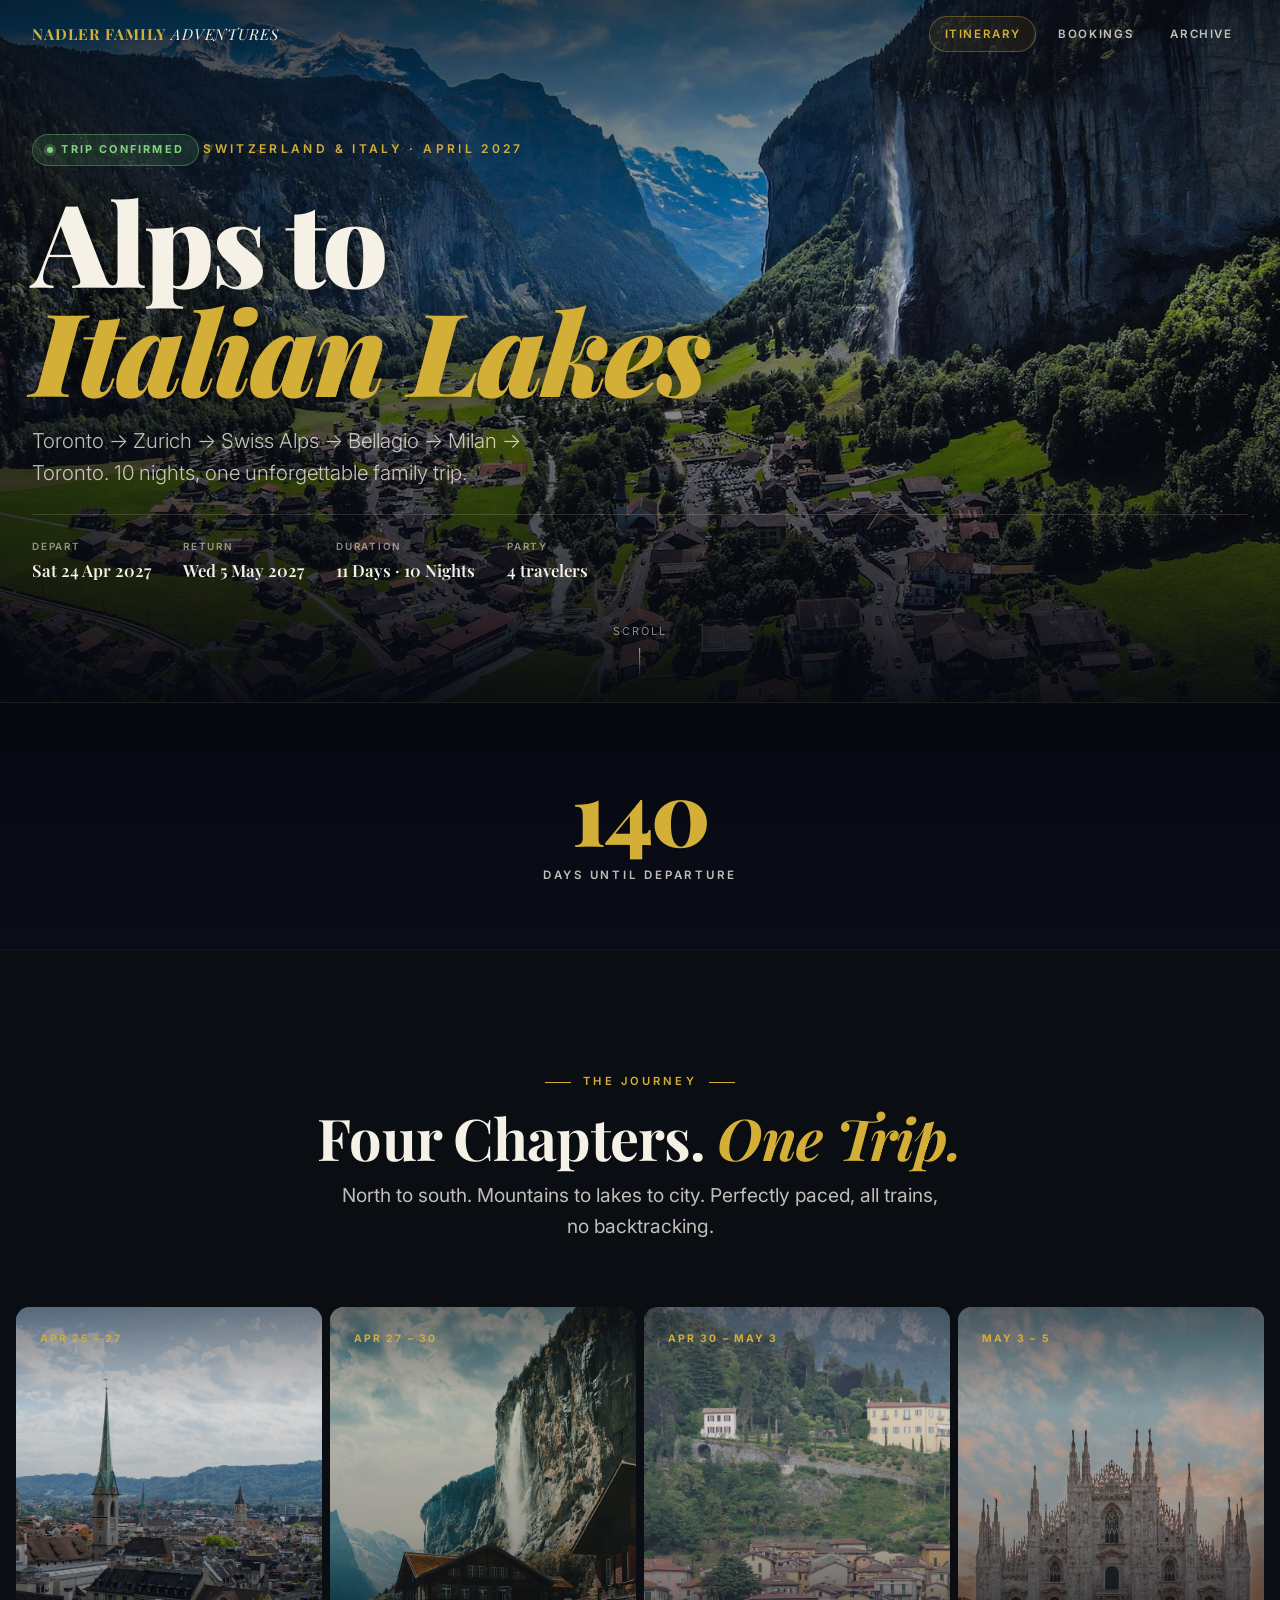
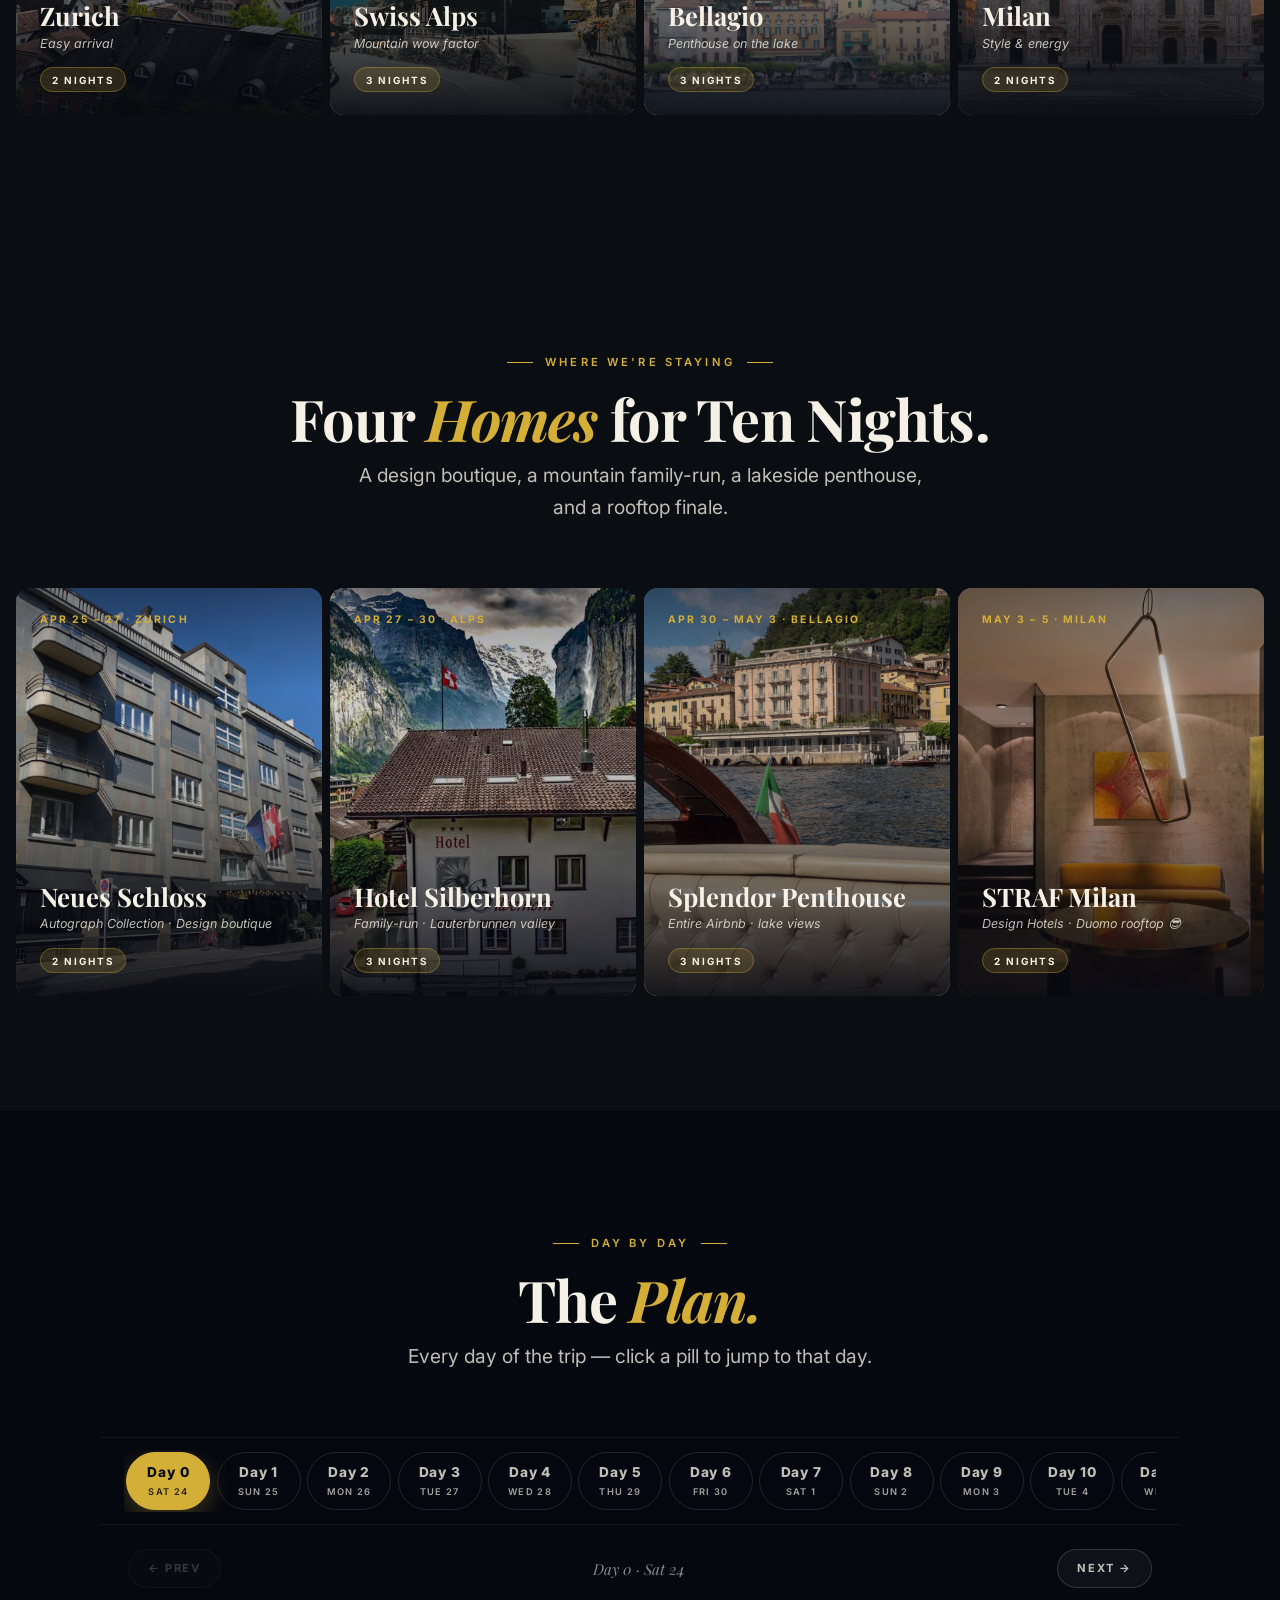
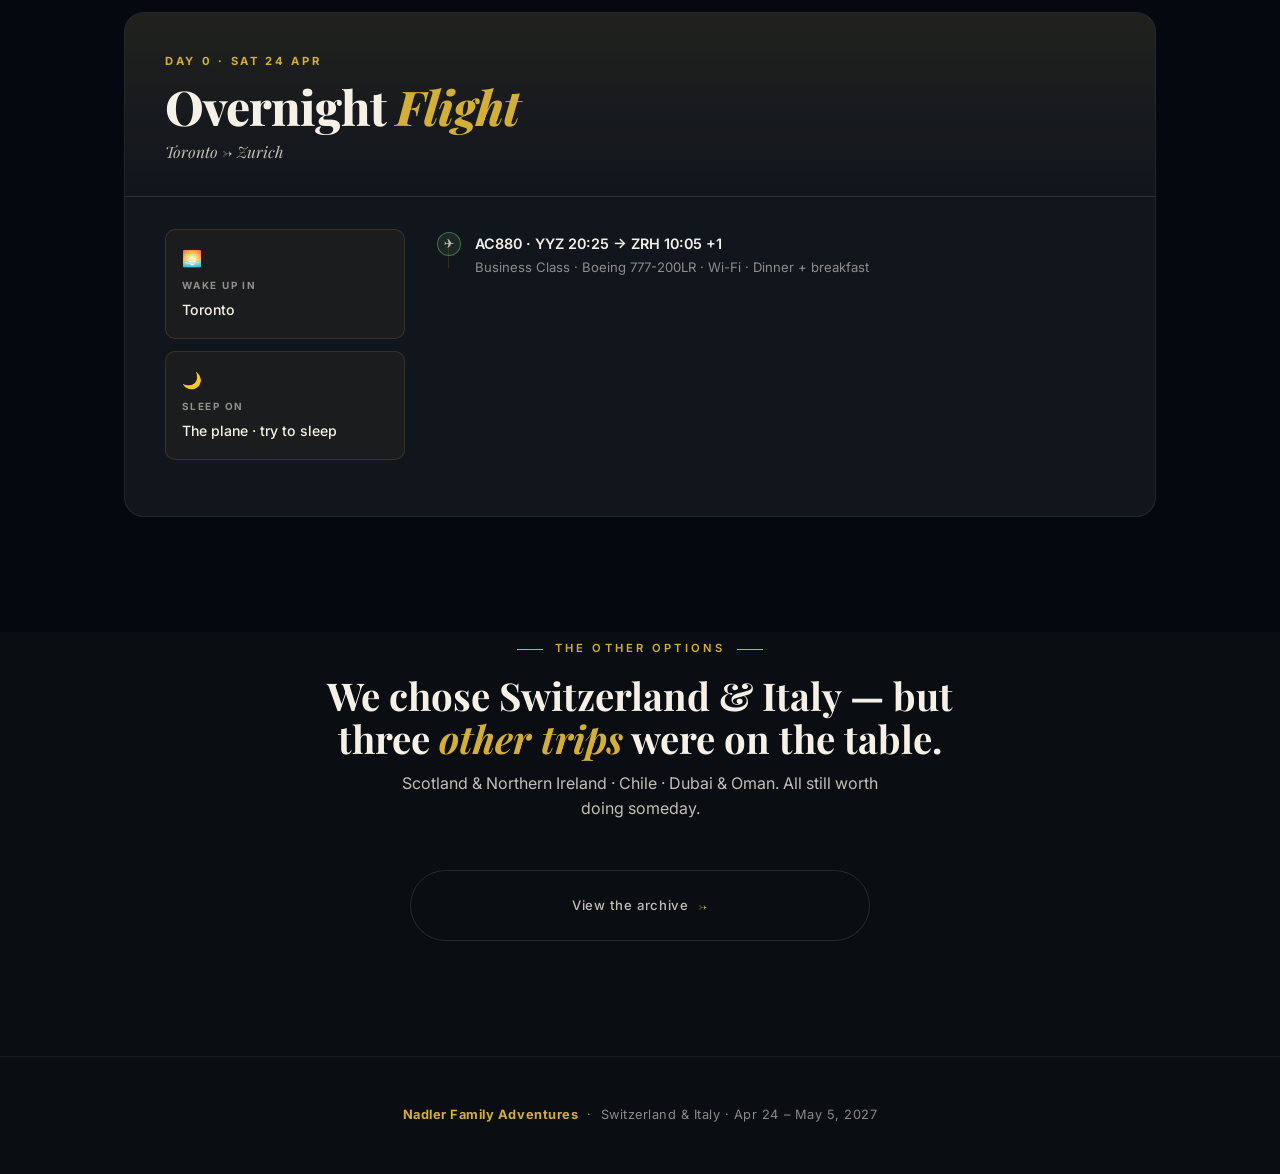
==== commit ba342c6a: "Redesign day-by-day: tab-navigated panels + link cards - Each of 12 days is now its own dedicated pa" ====
--- a/index.html
+++ b/index.html
@@ -168,536 +168,642 @@
       <div class="section-header reveal">
         <span class="eyebrow">Day by Day</span>
         <h2 class="display-lg">The <em class="gold-italic">Plan.</em></h2>
-        <p class="lead">Every day of the trip — where you wake up, what to do, where to eat, where you sleep.</p>
-      </div>
-
-      <div class="days-list">
-
-        <!-- DAY 0 -->
-        <article class="day-card reveal">
-          <header class="day-card-header">
-            <span class="day-card-num">Day 0</span>
-            <span class="day-card-date">Sat 24 Apr</span>
-            <span class="day-card-loc">Overnight → <em>Zurich</em></span>
-          </header>
-          <div class="day-card-body">
-            <div class="day-context">
-              <span class="ctx-icon">🌅</span>
-              <span class="ctx-label">Wake up in</span>
-              <span class="ctx-value">Toronto</span>
-            </div>
-            <ul class="day-events">
-              <li class="day-event confirmed">
-                <span class="ev-icon">✈</span>
-                <div><strong>AC880 · YYZ 20:25 → ZRH 10:05 +1</strong><br><span style="color:var(--cream-muted);font-size:0.82rem;">Business Class · Boeing 777-200LR · Wi-Fi · Dinner + breakfast</span></div>
-              </li>
-            </ul>
-            <div class="day-context">
-              <span class="ctx-icon">🌙</span>
-              <span class="ctx-label">Sleep on</span>
-              <span class="ctx-value">The plane · try to sleep 👀</span>
-            </div>
-          </div>
-        </article>
-
-        <!-- DAY 1 -->
-        <article class="day-card reveal reveal-d1">
-          <header class="day-card-header">
-            <span class="day-card-num">Day 1</span>
-            <span class="day-card-date">Sun 25 Apr</span>
-            <span class="day-card-loc">Zurich · <em>Arrival</em></span>
-          </header>
-          <div class="day-card-body">
-            <div class="day-context">
-              <span class="ctx-icon">🌅</span>
-              <span class="ctx-label">Wake up on</span>
-              <span class="ctx-value">Approach to Zurich</span>
-            </div>
-            <ul class="day-events">
-              <li class="day-event"><span class="ev-icon">✈</span><span>Land ZRH 10:05 · customs · train to city</span></li>
-              <li class="day-event checkin"><span class="ev-icon">🏨</span><span>Check in to <strong>Neues Schloss</strong> · Stockerstrasse 17</span></li>
-              <li class="day-event"><span class="ev-icon">🚶</span><span>Slow walk through Old Town · beat jet lag</span></li>
-              <li class="day-event"><span class="ev-icon">🍽</span><span>Early dinner near hotel</span></li>
-            </ul>
-            <div class="day-context">
-              <span class="ctx-icon">🌙</span>
-              <span class="ctx-label">Sleep in</span>
-              <span class="ctx-value"><strong>Neues Schloss</strong> · Zurich</span>
-            </div>
-          </div>
-          <div class="day-recs">
-            <div class="rec-group">
-              <h4>🍽 Eat</h4>
-              <ul>
-                <li><a href="https://www.kronenhalle.com/" target="_blank" rel="noopener">Kronenhalle<span class="rec-note">Classic Swiss institution · original art on the walls</span></a></li>
-                <li><a href="https://www.spruengli.ch/en" target="_blank" rel="noopener">Confiserie Sprüngli<span class="rec-note">Bahnhofstrasse legend · chocolates + café</span></a></li>
-                <li><a href="https://www.zeughauskeller.ch/en/" target="_blank" rel="noopener">Zeughauskeller<span class="rec-note">Historic arsenal · loud, fun, huge portions</span></a></li>
-                <li><a href="https://www.zunfthaus-zur-waag.ch/en/" target="_blank" rel="noopener">Zunfthaus zur Waag<span class="rec-note">Historic guild house · elegant Swiss</span></a></li>
-              </ul>
-            </div>
-            <div class="rec-group">
-              <h4>👀 Do</h4>
-              <ul>
-                <li><a href="https://www.zuerich.com/en/visit/zurich-old-town" target="_blank" rel="noopener">Old Town (Altstadt)<span class="rec-note">Niederdorf · Lindenhof hill</span></a></li>
-                <li><a href="https://www.zuerich.com/en/visit/lake-zurich" target="_blank" rel="noopener">Lake Zurich promenade<span class="rec-note">Sunset walk · easy first-day activity</span></a></li>
-                <li><a href="https://www.grossmuenster.ch/en" target="_blank" rel="noopener">Grossmünster<span class="rec-note">Climb the twin towers for the view</span></a></li>
-                <li><a href="https://www.fraumuenster.ch/en" target="_blank" rel="noopener">Fraumünster<span class="rec-note">Chagall stained glass windows</span></a></li>
-              </ul>
-            </div>
-          </div>
-        </article>
-
-        <!-- DAY 2 -->
-        <article class="day-card reveal reveal-d2">
-          <header class="day-card-header">
-            <span class="day-card-num">Day 2</span>
-            <span class="day-card-date">Mon 26 Apr</span>
-            <span class="day-card-loc">Zurich · <em>Explore</em></span>
-          </header>
-          <div class="day-card-body">
-            <div class="day-context">
-              <span class="ctx-icon">🌅</span>
-              <span class="ctx-label">Wake up in</span>
-              <span class="ctx-value"><strong>Neues Schloss</strong> · Zurich</span>
-            </div>
-            <ul class="day-events">
-              <li class="day-event"><span class="ev-icon">🥐</span><span>Breakfast at hotel (Bonvoy Platinum perk)</span></li>
-              <li class="day-event"><span class="ev-icon">🚶</span><span>Bahnhofstrasse + Old Town wander</span></li>
-              <li class="day-event"><span class="ev-icon">🚆</span><span>Optional: Lucerne day trip (~1hr train)</span></li>
-              <li class="day-event"><span class="ev-icon">🍽</span><span>Dinner in Old Town</span></li>
-            </ul>
-            <div class="day-context">
-              <span class="ctx-icon">🌙</span>
-              <span class="ctx-label">Sleep in</span>
-              <span class="ctx-value"><strong>Neues Schloss</strong> · Zurich</span>
-            </div>
-          </div>
-          <div class="day-recs">
-            <div class="rec-group">
-              <h4>🍽 Eat</h4>
-              <ul>
-                <li><a href="https://baurenschaenke.ch/" target="_blank" rel="noopener">Bauernschänke<span class="rec-note">Cool wine bar · modern Swiss</span></a></li>
-                <li><a href="https://haus-hiltl.ch/en/" target="_blank" rel="noopener">Hiltl<span class="rec-note">World's oldest vegetarian restaurant (1898)</span></a></li>
-                <li><a href="https://www.frauel.ch/" target="_blank" rel="noopener">Fräulein Miller / Frauel<span class="rec-note">Modern brunch spot</span></a></li>
-                <li><a href="https://www.chapelbridge.ch/" target="_blank" rel="noopener">Lucerne: Wirtshaus Galliker<span class="rec-note">Classic Swiss if you day-trip</span></a></li>
-              </ul>
-            </div>
-            <div class="rec-group">
-              <h4>👀 Do</h4>
-              <ul>
-                <li><a href="https://www.kunsthaus.ch/en/" target="_blank" rel="noopener">Kunsthaus Zürich<span class="rec-note">Major art museum · Chagall, Munch, Giacometti</span></a></li>
-                <li><a href="https://www.uetliberg.ch/en" target="_blank" rel="noopener">Uetliberg<span class="rec-note">Zurich's mountain · 30 min by train, big views</span></a></li>
-                <li><a href="https://luzern.com/en/" target="_blank" rel="noopener">Lucerne day trip<span class="rec-note">Chapel Bridge · Lion Monument · lake views</span></a></li>
-                <li><a href="https://landesmuseum.ch/en" target="_blank" rel="noopener">Swiss National Museum<span class="rec-note">Next to main station · rainy-day plan</span></a></li>
-              </ul>
-            </div>
-          </div>
-        </article>
-
-        <!-- DAY 3 -->
-        <article class="day-card reveal reveal-d3">
-          <header class="day-card-header">
-            <span class="day-card-num">Day 3</span>
-            <span class="day-card-date">Tue 27 Apr</span>
-            <span class="day-card-loc">Zurich → <em>Lauterbrunnen</em></span>
-          </header>
-          <div class="day-card-body">
-            <div class="day-context">
-              <span class="ctx-icon">🌅</span>
-              <span class="ctx-label">Wake up in</span>
-              <span class="ctx-value"><strong>Neues Schloss</strong> · Zurich</span>
-            </div>
-            <ul class="day-events">
-              <li class="day-event checkout"><span class="ev-icon">🧳</span><span>Check out of <strong>Neues Schloss</strong></span></li>
-              <li class="day-event"><span class="ev-icon">🚆</span><span>Scenic train Zurich → Lauterbrunnen (~2h 45m via Bern)</span></li>
-              <li class="day-event checkin"><span class="ev-icon">🏨</span><span>Check in to <strong>Hotel Silberhorn</strong> · steps from the station</span></li>
-              <li class="day-event"><span class="ev-icon">💦</span><span>Valley walk · Staubbach Falls (5 min from hotel)</span></li>
-              <li class="day-event"><span class="ev-icon">🍽</span><span>Dinner in valley</span></li>
-            </ul>
-            <div class="day-context">
-              <span class="ctx-icon">🌙</span>
-              <span class="ctx-label">Sleep in</span>
-              <span class="ctx-value"><strong>Hotel Silberhorn</strong> · Lauterbrunnen</span>
-            </div>
-          </div>
-          <div class="day-recs">
-            <div class="rec-group">
-              <h4>🍽 Eat</h4>
-              <ul>
-                <li><a href="https://www.silberhorn.com/en/restaurants/" target="_blank" rel="noopener">Silberhorn restaurant<span class="rec-note">In-hotel · reliable Swiss + Alpine</span></a></li>
-                <li><a href="https://hotelschuetzen.com/en/restaurant/" target="_blank" rel="noopener">Hotel Schützen<span class="rec-note">Cozy fondue &amp; raclette</span></a></li>
-                <li><a href="https://www.hoteloberland.ch/en/restaurant/" target="_blank" rel="noopener">Hotel Oberland<span class="rec-note">Village institution · classic Swiss</span></a></li>
-                <li><a href="https://www.airtime.ch/" target="_blank" rel="noopener">Airtime Café<span class="rec-note">Breakfast + coffee · casual</span></a></li>
-              </ul>
-            </div>
-            <div class="rec-group">
-              <h4>👀 Do</h4>
-              <ul>
-                <li><a href="https://www.myswitzerland.com/en-ca/experiences/staubbach-falls/" target="_blank" rel="noopener">Staubbach Falls<span class="rec-note">300m free-falling waterfall · 5 min walk from hotel</span></a></li>
-                <li><a href="https://www.truemmelbachfaelle.ch/en/" target="_blank" rel="noopener">Trümmelbach Falls<span class="rec-note">Glacier waterfalls inside the mountain</span></a></li>
-                <li><a href="https://www.lauterbrunnen.swiss/en" target="_blank" rel="noopener">Valley walk<span class="rec-note">72 waterfalls · flat, family-friendly</span></a></li>
-              </ul>
-            </div>
-          </div>
-        </article>
-
-        <!-- DAY 4 -->
-        <article class="day-card reveal reveal-d4">
-          <header class="day-card-header">
-            <span class="day-card-num">Day 4</span>
-            <span class="day-card-date">Wed 28 Apr</span>
-            <span class="day-card-loc">Alps · <em>Top of Europe</em></span>
-          </header>
-          <div class="day-card-body">
-            <div class="day-context">
-              <span class="ctx-icon">🌅</span>
-              <span class="ctx-label">Wake up in</span>
-              <span class="ctx-value"><strong>Hotel Silberhorn</strong> · Lauterbrunnen</span>
-            </div>
-            <ul class="day-events">
-              <li class="day-event"><span class="ev-icon">🚠</span><span>Cable cars &amp; cog train to Jungfraujoch (11,000 ft)</span></li>
-              <li class="day-event"><span class="ev-icon">🧊</span><span>Glaciers · Ice Palace · Sphinx Observatory</span></li>
-              <li class="day-event"><span class="ev-icon">📸</span><span>Big-day photos · lunch at altitude</span></li>
-              <li class="day-event"><span class="ev-icon">🍽</span><span>Casual dinner in valley</span></li>
-            </ul>
-            <div class="day-context">
-              <span class="ctx-icon">🌙</span>
-              <span class="ctx-label">Sleep in</span>
-              <span class="ctx-value"><strong>Hotel Silberhorn</strong> · Lauterbrunnen</span>
-            </div>
-          </div>
-          <div class="day-recs">
-            <div class="rec-group">
-              <h4>🍽 Eat</h4>
-              <ul>
-                <li><a href="https://www.jungfrau.ch/en-gb/jungfraujoch-top-of-europe/culinary-delights/" target="_blank" rel="noopener">Bollywood @ Jungfraujoch<span class="rec-note">Indian food at 11,000 ft (yes, really)</span></a></li>
-                <li><a href="https://www.jungfrau.ch/en-gb/kleine-scheidegg/" target="_blank" rel="noopener">Kleine Scheidegg lunch<span class="rec-note">Mountain-station restaurants on the way up</span></a></li>
-                <li><a href="https://www.silberhorn.com/en/restaurants/" target="_blank" rel="noopener">Silberhorn restaurant<span class="rec-note">Dinner in-hotel after a big day</span></a></li>
-              </ul>
-            </div>
-            <div class="rec-group">
-              <h4>👀 Do</h4>
-              <ul>
-                <li><a href="https://www.jungfrau.ch/en-gb/jungfraujoch-top-of-europe/" target="_blank" rel="noopener">Jungfraujoch — Top of Europe<span class="rec-note">Book online in advance · time-slot ticket</span></a></li>
-                <li><a href="https://www.jungfrau.ch/en-gb/ice-palace/" target="_blank" rel="noopener">Ice Palace<span class="rec-note">Corridors carved into the glacier</span></a></li>
-                <li><a href="https://www.jungfrau.ch/en-gb/sphinx-observatory/" target="_blank" rel="noopener">Sphinx Observatory viewing terrace<span class="rec-note">Panoramic glacier views</span></a></li>
-              </ul>
-            </div>
-          </div>
-        </article>
-
-        <!-- DAY 5 -->
-        <article class="day-card reveal reveal-d4">
-          <header class="day-card-header">
-            <span class="day-card-num">Day 5</span>
-            <span class="day-card-date">Thu 29 Apr</span>
-            <span class="day-card-loc">Alps · <em>Flex Day</em></span>
-          </header>
-          <div class="day-card-body">
-            <div class="day-context">
-              <span class="ctx-icon">🌅</span>
-              <span class="ctx-label">Wake up in</span>
-              <span class="ctx-value"><strong>Hotel Silberhorn</strong> · Lauterbrunnen</span>
-            </div>
-            <ul class="day-events">
-              <li class="day-event"><span class="ev-icon">🥐</span><span>Slow breakfast · check the weather</span></li>
-              <li class="day-event"><span class="ev-icon">🏔</span><span>Pick one: Mürren + Schilthorn, Wengen, or Trümmelbach</span></li>
-              <li class="day-event"><span class="ev-icon">🥾</span><span>Or: easy hike from Grütschalp</span></li>
-              <li class="day-event"><span class="ev-icon">🍷</span><span>Aperitivo on hotel terrace</span></li>
-            </ul>
-            <div class="day-context">
-              <span class="ctx-icon">🌙</span>
-              <span class="ctx-label">Sleep in</span>
-              <span class="ctx-value"><strong>Hotel Silberhorn</strong> · Lauterbrunnen</span>
-            </div>
-          </div>
-          <div class="day-recs">
-            <div class="rec-group">
-              <h4>🍽 Eat</h4>
-              <ul>
-                <li><a href="https://schilthorn.ch/en/piz-gloria/" target="_blank" rel="noopener">Piz Gloria (revolving)<span class="rec-note">The Bond restaurant at 2,970m · book ahead</span></a></li>
-                <li><a href="https://www.stagerlodge-muerren.ch/" target="_blank" rel="noopener">Stäger Stübli · Mürren<span class="rec-note">Cozy village restaurant</span></a></li>
-                <li><a href="https://www.hoteleiger.com/en/restaurant/" target="_blank" rel="noopener">Hotel Eiger · Mürren<span class="rec-note">Wide terrace, mountain views</span></a></li>
-              </ul>
-            </div>
-            <div class="rec-group">
-              <h4>👀 Do</h4>
-              <ul>
-                <li><a href="https://schilthorn.ch/en/" target="_blank" rel="noopener">Schilthorn / Piz Gloria<span class="rec-note">007 filming location · panoramic peak</span></a></li>
-                <li><a href="https://www.muerren.swiss/en" target="_blank" rel="noopener">Mürren village<span class="rec-note">Car-free cliff village · funicular up</span></a></li>
-                <li><a href="https://www.wengen.swiss/en" target="_blank" rel="noopener">Wengen village<span class="rec-note">Car-free plateau · postcard views</span></a></li>
-                <li><a href="https://www.jungfrau.ch/en-gb/grindelwald-first/" target="_blank" rel="noopener">Grindelwald First<span class="rec-note">Cliff walk · zipline · adrenaline</span></a></li>
-              </ul>
-            </div>
-          </div>
-        </article>
-
-        <!-- DAY 6 -->
-        <article class="day-card reveal reveal-d5">
-          <header class="day-card-header">
-            <span class="day-card-num">Day 6</span>
-            <span class="day-card-date">Fri 30 Apr</span>
-            <span class="day-card-loc">Alps → <em>Bellagio</em></span>
-          </header>
-          <div class="day-card-body">
-            <div class="day-context">
-              <span class="ctx-icon">🌅</span>
-              <span class="ctx-label">Wake up in</span>
-              <span class="ctx-value"><strong>Hotel Silberhorn</strong> · Lauterbrunnen</span>
-            </div>
-            <ul class="day-events">
-              <li class="day-event checkout"><span class="ev-icon">🧳</span><span>Check out of <strong>Silberhorn</strong></span></li>
-              <li class="day-event"><span class="ev-icon">🚆</span><span>Train Interlaken · Spiez · Milan → Varenna</span></li>
-              <li class="day-event"><span class="ev-icon">⛴</span><span>Short ferry Varenna → Bellagio (~15 min · pretty crossing)</span></li>
-              <li class="day-event checkin"><span class="ev-icon">🏛</span><span>Check in to <strong>Splendor Penthouse</strong> · after 3pm</span></li>
-              <li class="day-event"><span class="ev-icon">🍝</span><span>First-night dinner · Piazza Mazzini</span></li>
-            </ul>
-            <div class="day-context">
-              <span class="ctx-icon">🌙</span>
-              <span class="ctx-label">Sleep in</span>
-              <span class="ctx-value"><strong>Splendor Penthouse</strong> · Bellagio</span>
-            </div>
-          </div>
-          <div class="day-recs">
-            <div class="rec-group">
-              <h4>🍽 Eat</h4>
-              <ul>
-                <li><a href="https://www.bilacus.it/" target="_blank" rel="noopener">Bilacus<span class="rec-note">Family-run · terrace · classic Como cuisine</span></a></li>
-                <li><a href="https://www.ristorantesilviobellagio.com/" target="_blank" rel="noopener">Ristorante Silvio<span class="rec-note">Fresh lake fish · father-son fishermen</span></a></li>
-                <li><a href="https://www.trattoriasangiacomo.com/" target="_blank" rel="noopener">Trattoria San Giacomo<span class="rec-note">Old Bellagio · reliable, warm</span></a></li>
-                <li><a href="https://www.puntaspartivento.com/" target="_blank" rel="noopener">La Punta<span class="rec-note">At the tip of Punta Spartivento · views</span></a></li>
-              </ul>
-            </div>
-            <div class="rec-group">
-              <h4>👀 Do</h4>
-              <ul>
-                <li><a href="https://www.giardinidivillamelzi.it/" target="_blank" rel="noopener">Villa Melzi gardens<span class="rec-note">Walkable from penthouse · botanical park on lake</span></a></li>
-                <li><a href="https://www.bellagiolakecomo.com/en/" target="_blank" rel="noopener">Wander Bellagio<span class="rec-note">Salita Serbelloni · silk shops · gelato</span></a></li>
-                <li><a href="https://www.puntaspartivento.com/" target="_blank" rel="noopener">Punta Spartivento walk<span class="rec-note">Lakeside stroll to the tip · sunset</span></a></li>
-              </ul>
-            </div>
-          </div>
-        </article>
-
-        <!-- DAY 7 -->
-        <article class="day-card reveal reveal-d5">
-          <header class="day-card-header">
-            <span class="day-card-num">Day 7</span>
-            <span class="day-card-date">Sat 1 May</span>
-            <span class="day-card-loc">Bellagio · <em>Wander</em></span>
-          </header>
-          <div class="day-card-body">
-            <div class="day-context">
-              <span class="ctx-icon">🌅</span>
-              <span class="ctx-label">Wake up in</span>
-              <span class="ctx-value"><strong>Splendor Penthouse</strong> · Bellagio</span>
-            </div>
-            <ul class="day-events">
-              <li class="day-event"><span class="ev-icon">☕</span><span>Espresso in the piazza</span></li>
-              <li class="day-event"><span class="ev-icon">🌿</span><span>Villa Melzi gardens (walkable)</span></li>
-              <li class="day-event"><span class="ev-icon">🚶</span><span>Piazza Mazzini · lakefront · gelato</span></li>
-              <li class="day-event"><span class="ev-icon">🍷</span><span>Aperitivo terrace</span></li>
-              <li class="day-event"><span class="ev-icon">🍽</span><span>Long, slow Italian dinner</span></li>
-            </ul>
-            <div class="day-context">
-              <span class="ctx-icon">🌙</span>
-              <span class="ctx-label">Sleep in</span>
-              <span class="ctx-value"><strong>Splendor Penthouse</strong> · Bellagio</span>
-            </div>
-          </div>
-          <div class="day-recs">
-            <div class="rec-group">
-              <h4>🍽 Eat</h4>
-              <ul>
-                <li><a href="https://www.terrazzabarchetta.com/" target="_blank" rel="noopener">Terrazza Barchetta<span class="rec-note">Rooftop terrace overlooking the lake</span></a></li>
-                <li><a href="https://www.hotelflorencebellagio.it/restaurant" target="_blank" rel="noopener">Hotel Florence terrace<span class="rec-note">Aperitivi on Piazza Mazzini</span></a></li>
-                <li><a href="https://www.gelateriadelborgobellagio.com/" target="_blank" rel="noopener">Gelateria del Borgo<span class="rec-note">Best gelato in town · locals go here</span></a></li>
-                <li><a href="https://www.barrossibellagio.com/" target="_blank" rel="noopener">Bar Rossi<span class="rec-note">Coffee, aperitivo, people-watch</span></a></li>
-              </ul>
-            </div>
-            <div class="rec-group">
-              <h4>👀 Do</h4>
-              <ul>
-                <li><a href="https://www.giardinidivillamelzi.it/" target="_blank" rel="noopener">Villa Melzi gardens<span class="rec-note">Botanical park on the lakeshore</span></a></li>
-                <li><a href="https://www.bellagiolakecomo.com/en/villa-serbelloni/" target="_blank" rel="noopener">Villa Serbelloni park (guided)<span class="rec-note">Book at Bellagio tourist office</span></a></li>
-                <li><a href="https://www.puntaspartivento.com/" target="_blank" rel="noopener">Punta Spartivento walk<span class="rec-note">30 min lakeside stroll</span></a></li>
-                <li><a href="https://www.silkbellagio.com/" target="_blank" rel="noopener">Bellagio silk shops<span class="rec-note">Como region silk · centuries-old craft</span></a></li>
-              </ul>
-            </div>
-          </div>
-        </article>
-
-        <!-- DAY 8 -->
-        <article class="day-card reveal reveal-d5">
-          <header class="day-card-header">
-            <span class="day-card-num">Day 8</span>
-            <span class="day-card-date">Sun 2 May</span>
-            <span class="day-card-loc">Bellagio · <em>Flex Day</em></span>
-          </header>
-          <div class="day-card-body">
-            <div class="day-context">
-              <span class="ctx-icon">🌅</span>
-              <span class="ctx-label">Wake up in</span>
-              <span class="ctx-value"><strong>Splendor Penthouse</strong> · Bellagio</span>
-            </div>
-            <ul class="day-events">
-              <li class="day-event"><span class="ev-icon">🥐</span><span>Lazy breakfast on the terrace</span></li>
-              <li class="day-event"><span class="ev-icon">🏛</span><span>Optional: Villa Balbianello (short ferry to Lenno)</span></li>
-              <li class="day-event"><span class="ev-icon">🛥</span><span>Or: private boat tour (Como taxi boats)</span></li>
-              <li class="day-event"><span class="ev-icon">🍷</span><span>Slow dinner on the penthouse terrace</span></li>
-            </ul>
-            <div class="day-context">
-              <span class="ctx-icon">🌙</span>
-              <span class="ctx-label">Sleep in</span>
-              <span class="ctx-value"><strong>Splendor Penthouse</strong> · Bellagio</span>
-            </div>
-          </div>
-          <div class="day-recs">
-            <div class="rec-group">
-              <h4>🍽 Eat</h4>
-              <ul>
-                <li><a href="https://www.metropolebellagio.it/restaurant/" target="_blank" rel="noopener">Metropole lakefront terrace<span class="rec-note">Right at the ferry pier · long lunch</span></a></li>
-                <li><a href="https://www.ristorantesilviobellagio.com/" target="_blank" rel="noopener">Ristorante Silvio<span class="rec-note">Book for dinner · fresh-caught fish</span></a></li>
-                <li><a href="https://www.aperitivobar.it/" target="_blank" rel="noopener">Ittiturismo da Abate · Lezzeno<span class="rec-note">Family fishing lunch across the lake</span></a></li>
-              </ul>
-            </div>
-            <div class="rec-group">
-              <h4>👀 Do</h4>
-              <ul>
-                <li><a href="https://fondoambiente.it/luoghi/villa-del-balbianello" target="_blank" rel="noopener">Villa del Balbianello<span class="rec-note">Star Wars &amp; Bond location · book timed entry</span></a></li>
-                <li><a href="https://www.taxiboatvarenna.com/" target="_blank" rel="noopener">Private boat tour (Como Taxi Boats)<span class="rec-note">2-hour lake circuit · captained</span></a></li>
-                <li><a href="https://www.navigazionelaghi.it/en/" target="_blank" rel="noopener">Public ferry hop<span class="rec-note">Varenna, Menaggio, Villa Carlotta</span></a></li>
-                <li><a href="https://villamonastero.eu/en/" target="_blank" rel="noopener">Villa Monastero (Varenna)<span class="rec-note">Botanical gardens · reachable by ferry</span></a></li>
-              </ul>
-            </div>
-          </div>
-        </article>
-
-        <!-- DAY 9 -->
-        <article class="day-card reveal reveal-d5">
-          <header class="day-card-header">
-            <span class="day-card-num">Day 9</span>
-            <span class="day-card-date">Mon 3 May</span>
-            <span class="day-card-loc">Bellagio → <em>Milan</em></span>
-          </header>
-          <div class="day-card-body">
-            <div class="day-context">
-              <span class="ctx-icon">🌅</span>
-              <span class="ctx-label">Wake up in</span>
-              <span class="ctx-value"><strong>Splendor Penthouse</strong> · Bellagio</span>
-            </div>
-            <ul class="day-events">
-              <li class="day-event checkout"><span class="ev-icon">🧳</span><span>Check out of <strong>Splendor Penthouse</strong> · by 10:00 AM</span></li>
-              <li class="day-event"><span class="ev-icon">⛴</span><span>Ferry Bellagio → Varenna (~15 min)</span></li>
-              <li class="day-event"><span class="ev-icon">🚆</span><span>Train Varenna → Milano Centrale (~1hr)</span></li>
-              <li class="day-event checkin"><span class="ev-icon">🏨</span><span>Check in to <strong>STRAF</strong> · Via San Raffaele 3 · after 3pm</span></li>
-              <li class="day-event"><span class="ev-icon">🍽</span><span>Dinner in Brera or Navigli</span></li>
-            </ul>
-            <div class="day-context">
-              <span class="ctx-icon">🌙</span>
-              <span class="ctx-label">Sleep in</span>
-              <span class="ctx-value"><strong>STRAF Milan</strong> · Duomo view rooftop 😎</span>
-            </div>
-          </div>
-          <div class="day-recs">
-            <div class="rec-group">
-              <h4>🍽 Eat</h4>
-              <ul>
-                <li><a href="https://ratana.it/" target="_blank" rel="noopener">Ratanà<span class="rec-note">Michelin contemporary · book in advance</span></a></li>
-                <li><a href="https://www.trattoriamilanese.it/" target="_blank" rel="noopener">Trattoria Milanese<span class="rec-note">90-year-old classic · risotto milanese</span></a></li>
-                <li><a href="https://www.rovello18.it/" target="_blank" rel="noopener">Rovello 18<span class="rec-note">Brera trattoria · Milanese comfort food</span></a></li>
-                <li><a href="https://www.nerinodieci.it/en/" target="_blank" rel="noopener">Nerino Dieci Trattoria<span class="rec-note">Solid, low-key, always packed</span></a></li>
-              </ul>
-            </div>
-            <div class="rec-group">
-              <h4>👀 Do</h4>
-              <ul>
-                <li><a href="https://www.duomomilano.it/en/" target="_blank" rel="noopener">Duomo di Milano<span class="rec-note">STRAF is literally next door</span></a></li>
-                <li><a href="https://www.brera.milano/en/" target="_blank" rel="noopener">Brera district evening<span class="rec-note">Bohemian streets · aperitivo bars</span></a></li>
-                <li><a href="https://www.navigli.milano.it/" target="_blank" rel="noopener">Navigli canals<span class="rec-note">Aperitivo along the canals at sunset</span></a></li>
-              </ul>
-            </div>
-          </div>
-        </article>
-
-        <!-- DAY 10 -->
-        <article class="day-card reveal reveal-d5">
-          <header class="day-card-header">
-            <span class="day-card-num">Day 10</span>
-            <span class="day-card-date">Tue 4 May</span>
-            <span class="day-card-loc">Milan · <em>The Finale</em></span>
-          </header>
-          <div class="day-card-body">
-            <div class="day-context">
-              <span class="ctx-icon">🌅</span>
-              <span class="ctx-label">Wake up in</span>
-              <span class="ctx-value"><strong>STRAF Milan</strong> · sunrise from the rooftop</span>
-            </div>
-            <ul class="day-events">
-              <li class="day-event"><span class="ev-icon">🥐</span><span>Breakfast at STRAF (Platinum perk)</span></li>
-              <li class="day-event"><span class="ev-icon">⛪</span><span>Duomo · rooftop walk among the spires</span></li>
-              <li class="day-event"><span class="ev-icon">🛍</span><span>Galleria Vittorio Emanuele II</span></li>
-              <li class="day-event"><span class="ev-icon">🖼</span><span>Optional: The Last Supper (book weeks ahead)</span></li>
-              <li class="day-event"><span class="ev-icon">🍽</span><span>Final Italian dinner</span></li>
-              <li class="day-event"><span class="ev-icon">🌇</span><span>Sunset on the STRAF rooftop terrace</span></li>
-            </ul>
-            <div class="day-context">
-              <span class="ctx-icon">🌙</span>
-              <span class="ctx-label">Sleep in</span>
-              <span class="ctx-value"><strong>STRAF Milan</strong></span>
-            </div>
-          </div>
-          <div class="day-recs">
-            <div class="rec-group">
-              <h4>🍽 Eat</h4>
-              <ul>
-                <li><a href="https://www.craccoportal.com/en/" target="_blank" rel="noopener">Cracco (in Galleria)<span class="rec-note">Michelin · book weeks ahead</span></a></li>
-                <li><a href="https://www.luini.it/" target="_blank" rel="noopener">Luini panzerotti<span class="rec-note">Iconic street food · around the corner from STRAF</span></a></li>
-                <li><a href="https://pasticceriamarchesi.com/en/" target="_blank" rel="noopener">Marchesi 1824 in Galleria<span class="rec-note">Historic patisserie · morning ritual</span></a></li>
-                <li><a href="https://camparino.com/en/" target="_blank" rel="noopener">Camparino in Galleria<span class="rec-note">Birthplace of the Campari cocktail (1867)</span></a></li>
-                <li><a href="https://www.barbasso.com/" target="_blank" rel="noopener">Bar Basso<span class="rec-note">Home of the Negroni Sbagliato</span></a></li>
-              </ul>
-            </div>
-            <div class="rec-group">
-              <h4>👀 Do</h4>
-              <ul>
-                <li><a href="https://www.duomomilano.it/en/infopage/rooftops/" target="_blank" rel="noopener">Duomo rooftop walk<span class="rec-note">Book online · elevator or stairs · essential</span></a></li>
-                <li><a href="https://cenacolovinciano.org/en/" target="_blank" rel="noopener">The Last Supper (Cenacolo)<span class="rec-note">6–8 weeks in advance · timed entry</span></a></li>
-                <li><a href="https://www.museodelnovecento.org/en/" target="_blank" rel="noopener">Museo del Novecento<span class="rec-note">20th c. Italian art · next to Duomo</span></a></li>
-                <li><a href="https://pinacotecabrera.org/en/" target="_blank" rel="noopener">Pinacoteca di Brera<span class="rec-note">Major art collection</span></a></li>
-                <li><a href="https://www.teatroallascala.org/en/index.html" target="_blank" rel="noopener">La Scala tour<span class="rec-note">Opera house + museum</span></a></li>
-                <li><a href="https://www.fondazioneprada.org/" target="_blank" rel="noopener">Fondazione Prada<span class="rec-note">Contemporary art in a distillery</span></a></li>
-              </ul>
-            </div>
-          </div>
-        </article>
-
-        <!-- DAY 11 -->
-        <article class="day-card reveal reveal-d5">
-          <header class="day-card-header">
-            <span class="day-card-num">Day 11</span>
-            <span class="day-card-date">Wed 5 May</span>
-            <span class="day-card-loc">Milan → <em>Toronto</em></span>
-          </header>
-          <div class="day-card-body">
-            <div class="day-context">
-              <span class="ctx-icon">🌅</span>
-              <span class="ctx-label">Wake up in</span>
-              <span class="ctx-value"><strong>STRAF Milan</strong></span>
-            </div>
-            <ul class="day-events">
-              <li class="day-event checkout"><span class="ev-icon">🧳</span><span>Check out of <strong>STRAF</strong> · by 11:00 AM</span></li>
-              <li class="day-event"><span class="ev-icon">🚕</span><span>Transfer to MXP (~50 min · book Malpensa Express)</span></li>
+        <p class="lead">Every day of the trip — click a pill to jump to that day.</p>
+      </div>
+
+      <div class="day-deck">
+        <div class="day-nav-wrap">
+          <div class="day-nav" id="day-nav">
+          <button class="day-nav-pill active" data-target="0"><span class="day-nav-num">Day 0</span><span class="day-nav-date">Sat 24</span></button>
+          <button class="day-nav-pill" data-target="1"><span class="day-nav-num">Day 1</span><span class="day-nav-date">Sun 25</span></button>
+          <button class="day-nav-pill" data-target="2"><span class="day-nav-num">Day 2</span><span class="day-nav-date">Mon 26</span></button>
+          <button class="day-nav-pill" data-target="3"><span class="day-nav-num">Day 3</span><span class="day-nav-date">Tue 27</span></button>
+          <button class="day-nav-pill" data-target="4"><span class="day-nav-num">Day 4</span><span class="day-nav-date">Wed 28</span></button>
+          <button class="day-nav-pill" data-target="5"><span class="day-nav-num">Day 5</span><span class="day-nav-date">Thu 29</span></button>
+          <button class="day-nav-pill" data-target="6"><span class="day-nav-num">Day 6</span><span class="day-nav-date">Fri 30</span></button>
+          <button class="day-nav-pill" data-target="7"><span class="day-nav-num">Day 7</span><span class="day-nav-date">Sat 1</span></button>
+          <button class="day-nav-pill" data-target="8"><span class="day-nav-num">Day 8</span><span class="day-nav-date">Sun 2</span></button>
+          <button class="day-nav-pill" data-target="9"><span class="day-nav-num">Day 9</span><span class="day-nav-date">Mon 3</span></button>
+          <button class="day-nav-pill" data-target="10"><span class="day-nav-num">Day 10</span><span class="day-nav-date">Tue 4</span></button>
+          <button class="day-nav-pill" data-target="11"><span class="day-nav-num">Day 11</span><span class="day-nav-date">Wed 5</span></button>
+          </div>
+        </div>
+
+        <div class="day-controls">
+          <button class="day-nav-btn" id="day-prev" disabled>← Prev</button>
+          <span class="day-nav-current" id="day-current">Day 0 · Sat 24 Apr</span>
+          <button class="day-nav-btn" id="day-next">Next →</button>
+        </div>
+
+        <div id="day-panels">
+      <div class="day-panel active" data-day="0">
+        <div class="day-panel-hero">
+          <p class="day-panel-eyebrow">Day 0 · Sat 24 Apr</p>
+          <h3 class="day-panel-title">Overnight <em>Flight</em></h3>
+          <p class="day-panel-subtitle">Toronto → Zurich</p>
+        </div>
+        <div class="day-panel-body">
+          <div class="day-story">
+            <div class="day-story-side">
+              <div class="day-context">
+                <span class="ctx-icon">🌅</span>
+                <span class="ctx-label">Wake up in</span>
+                <span class="ctx-value">Toronto</span>
+              </div>
+              <div class="day-context">
+                <span class="ctx-icon">🌙</span>
+                <span class="ctx-label">Sleep on</span>
+                <span class="ctx-value">The plane · try to sleep</span>
+              </div>
+            </div>
+            <div class="day-story-main">
+              <ul class="day-events">
+              <li class="day-event confirmed"><span class="ev-icon">✈</span><div><strong>AC880 · YYZ 20:25 → ZRH 10:05 +1</strong><br><span style="color:var(--cream-muted);font-size:0.82rem;">Business Class · Boeing 777-200LR · Wi-Fi · Dinner + breakfast</span></div></li>
+              </ul>
+            </div>
+          </div>
+        </div>
+      </div>
+      <div class="day-panel" data-day="1">
+        <div class="day-panel-hero">
+          <p class="day-panel-eyebrow">Day 1 · Sun 25 Apr</p>
+          <h3 class="day-panel-title">Zurich · <em>Arrival</em></h3>
+          <p class="day-panel-subtitle">Land, ease in, walk the lake</p>
+        </div>
+        <div class="day-panel-body">
+          <div class="day-story">
+            <div class="day-story-side">
+              <div class="day-context">
+                <span class="ctx-icon">🌅</span>
+                <span class="ctx-label">Wake up on</span>
+                <span class="ctx-value">Approach to Zurich</span>
+              </div>
+              <div class="day-context">
+                <span class="ctx-icon">🌙</span>
+                <span class="ctx-label">Sleep in</span>
+                <span class="ctx-value"><strong>Neues Schloss</strong> · Zurich</span>
+              </div>
+            </div>
+            <div class="day-story-main">
+              <ul class="day-events">
+              <li class="day-event"><span class="ev-icon">✈</span><div>Land ZRH 10:05 · customs · train into city</div></li>
+              <li class="day-event checkin"><span class="ev-icon">🏨</span><div>Check in to <strong>Neues Schloss</strong> · Stockerstrasse 17</div></li>
+              <li class="day-event"><span class="ev-icon">🚶</span><div>Slow walk through Old Town · beat jet lag</div></li>
+              <li class="day-event"><span class="ev-icon">🍽</span><div>Early dinner near hotel</div></li>
+              </ul>
+            </div>
+          </div>
+        <div class="link-cards-section">
+          <div class="link-cards-header">
+            <h4>🍽 Places to Eat</h4>
+            <span class="subheader">— Zurich</span>
+          </div>
+          <div class="link-cards">
+          <a class="link-card" href="https://www.kronenhalle.com/" target="_blank" rel="noopener noreferrer"><p class="link-card-name">Kronenhalle</p><p class="link-card-note">Classic Swiss institution · original art on the walls</p></a>
+          <a class="link-card" href="https://www.spruengli.ch/en" target="_blank" rel="noopener noreferrer"><p class="link-card-name">Confiserie Sprüngli</p><p class="link-card-note">Bahnhofstrasse legend · chocolates + café</p></a>
+          <a class="link-card" href="https://www.zeughauskeller.ch/en/" target="_blank" rel="noopener noreferrer"><p class="link-card-name">Zeughauskeller</p><p class="link-card-note">Historic arsenal · loud, fun, huge portions</p></a>
+          <a class="link-card" href="https://www.zunfthaus-zur-waag.ch/en/" target="_blank" rel="noopener noreferrer"><p class="link-card-name">Zunfthaus zur Waag</p><p class="link-card-note">Historic guild house · elegant Swiss</p></a>
+          </div>
+        </div>
+        <div class="link-cards-section">
+          <div class="link-cards-header">
+            <h4>👀 Things to Do</h4>
+            <span class="subheader">— Zurich</span>
+          </div>
+          <div class="link-cards">
+          <a class="link-card" href="https://www.zuerich.com/en/visit/zurich-old-town" target="_blank" rel="noopener noreferrer"><p class="link-card-name">Old Town (Altstadt)</p><p class="link-card-note">Niederdorf · Lindenhof hill</p></a>
+          <a class="link-card" href="https://www.zuerich.com/en/visit/lake-zurich" target="_blank" rel="noopener noreferrer"><p class="link-card-name">Lake Zurich promenade</p><p class="link-card-note">Sunset walk · easy first-day activity</p></a>
+          <a class="link-card" href="https://www.grossmuenster.ch/en" target="_blank" rel="noopener noreferrer"><p class="link-card-name">Grossmünster</p><p class="link-card-note">Climb the twin towers for the view</p></a>
+          <a class="link-card" href="https://www.fraumuenster.ch/en" target="_blank" rel="noopener noreferrer"><p class="link-card-name">Fraumünster</p><p class="link-card-note">Chagall stained glass windows</p></a>
+          </div>
+        </div>
+        </div>
+      </div>
+      <div class="day-panel" data-day="2">
+        <div class="day-panel-hero">
+          <p class="day-panel-eyebrow">Day 2 · Mon 26 Apr</p>
+          <h3 class="day-panel-title">Zurich · <em>Explore</em></h3>
+          <p class="day-panel-subtitle">Full day in the city · optional Lucerne trip</p>
+        </div>
+        <div class="day-panel-body">
+          <div class="day-story">
+            <div class="day-story-side">
+              <div class="day-context">
+                <span class="ctx-icon">🌅</span>
+                <span class="ctx-label">Wake up in</span>
+                <span class="ctx-value"><strong>Neues Schloss</strong> · Zurich</span>
+              </div>
+              <div class="day-context">
+                <span class="ctx-icon">🌙</span>
+                <span class="ctx-label">Sleep in</span>
+                <span class="ctx-value"><strong>Neues Schloss</strong> · Zurich</span>
+              </div>
+            </div>
+            <div class="day-story-main">
+              <ul class="day-events">
+              <li class="day-event"><span class="ev-icon">🥐</span><div>Breakfast at hotel (Bonvoy Platinum perk)</div></li>
+              <li class="day-event"><span class="ev-icon">🚶</span><div>Bahnhofstrasse + Old Town wander</div></li>
+              <li class="day-event"><span class="ev-icon">🚆</span><div>Optional: Lucerne day trip (~1hr train)</div></li>
+              <li class="day-event"><span class="ev-icon">🍽</span><div>Dinner in Old Town</div></li>
+              </ul>
+            </div>
+          </div>
+        <div class="link-cards-section">
+          <div class="link-cards-header">
+            <h4>🍽 Places to Eat</h4>
+            <span class="subheader">— Zurich</span>
+          </div>
+          <div class="link-cards">
+          <a class="link-card" href="https://baurenschaenke.ch/" target="_blank" rel="noopener noreferrer"><p class="link-card-name">Bauernschänke</p><p class="link-card-note">Cool wine bar · modern Swiss</p></a>
+          <a class="link-card" href="https://haus-hiltl.ch/en/" target="_blank" rel="noopener noreferrer"><p class="link-card-name">Hiltl</p><p class="link-card-note">World's oldest vegetarian restaurant (1898)</p></a>
+          <a class="link-card" href="https://www.zuerich.com/en/eat-and-drink/restaurants" target="_blank" rel="noopener noreferrer"><p class="link-card-name">Restaurant zur Oepfelchammer</p><p class="link-card-note">Historic tavern in Niederdorf</p></a>
+          <a class="link-card" href="https://www.wirtshaus-galliker.ch/" target="_blank" rel="noopener noreferrer"><p class="link-card-name">Wirtshaus Galliker (Lucerne)</p><p class="link-card-note">Classic Swiss if you day-trip</p></a>
+          </div>
+        </div>
+        <div class="link-cards-section">
+          <div class="link-cards-header">
+            <h4>👀 Things to Do</h4>
+            <span class="subheader">— Zurich</span>
+          </div>
+          <div class="link-cards">
+          <a class="link-card" href="https://www.kunsthaus.ch/en/" target="_blank" rel="noopener noreferrer"><p class="link-card-name">Kunsthaus Zürich</p><p class="link-card-note">Major art museum · Chagall, Munch, Giacometti</p></a>
+          <a class="link-card" href="https://www.uetliberg.ch/en" target="_blank" rel="noopener noreferrer"><p class="link-card-name">Uetliberg</p><p class="link-card-note">Zurich's mountain · 30 min by train · big views</p></a>
+          <a class="link-card" href="https://luzern.com/en/" target="_blank" rel="noopener noreferrer"><p class="link-card-name">Lucerne day trip</p><p class="link-card-note">Chapel Bridge · Lion Monument · lake views</p></a>
+          <a class="link-card" href="https://landesmuseum.ch/en" target="_blank" rel="noopener noreferrer"><p class="link-card-name">Swiss National Museum</p><p class="link-card-note">Next to main station · rainy-day plan</p></a>
+          </div>
+        </div>
+        </div>
+      </div>
+      <div class="day-panel" data-day="3">
+        <div class="day-panel-hero">
+          <p class="day-panel-eyebrow">Day 3 · Tue 27 Apr</p>
+          <h3 class="day-panel-title">Into the <em>Alps</em></h3>
+          <p class="day-panel-subtitle">Scenic train down to Lauterbrunnen</p>
+        </div>
+        <div class="day-panel-body">
+          <div class="day-story">
+            <div class="day-story-side">
+              <div class="day-context">
+                <span class="ctx-icon">🌅</span>
+                <span class="ctx-label">Wake up in</span>
+                <span class="ctx-value"><strong>Neues Schloss</strong> · Zurich</span>
+              </div>
+              <div class="day-context">
+                <span class="ctx-icon">🌙</span>
+                <span class="ctx-label">Sleep in</span>
+                <span class="ctx-value"><strong>Hotel Silberhorn</strong> · Lauterbrunnen</span>
+              </div>
+            </div>
+            <div class="day-story-main">
+              <ul class="day-events">
+              <li class="day-event checkout"><span class="ev-icon">🧳</span><div>Check out of <strong>Neues Schloss</strong></div></li>
+              <li class="day-event"><span class="ev-icon">🚆</span><div>Scenic train Zurich → Lauterbrunnen (~2h 45m via Bern)</div></li>
+              <li class="day-event checkin"><span class="ev-icon">🏨</span><div>Check in to <strong>Hotel Silberhorn</strong> · steps from the station</div></li>
+              <li class="day-event"><span class="ev-icon">💦</span><div>Valley walk · Staubbach Falls (5 min from hotel)</div></li>
+              <li class="day-event"><span class="ev-icon">🍽</span><div>Dinner in the valley</div></li>
+              </ul>
+            </div>
+          </div>
+        <div class="link-cards-section">
+          <div class="link-cards-header">
+            <h4>🍽 Places to Eat</h4>
+            <span class="subheader">— Zurich → Alps</span>
+          </div>
+          <div class="link-cards">
+          <a class="link-card" href="https://www.silberhorn.com/en/restaurants/" target="_blank" rel="noopener noreferrer"><p class="link-card-name">Silberhorn restaurant</p><p class="link-card-note">In-hotel · reliable Swiss + Alpine</p></a>
+          <a class="link-card" href="https://www.hoteloberland.ch/en/restaurant/" target="_blank" rel="noopener noreferrer"><p class="link-card-name">Hotel Oberland</p><p class="link-card-note">Village institution · classic Swiss</p></a>
+          <a class="link-card" href="https://www.airtime.ch/" target="_blank" rel="noopener noreferrer"><p class="link-card-name">Airtime Café</p><p class="link-card-note">Breakfast + coffee · casual</p></a>
+          </div>
+        </div>
+        <div class="link-cards-section">
+          <div class="link-cards-header">
+            <h4>👀 Things to Do</h4>
+            <span class="subheader">— Zurich → Alps</span>
+          </div>
+          <div class="link-cards">
+          <a class="link-card" href="https://www.myswitzerland.com/en-ca/experiences/staubbach-falls/" target="_blank" rel="noopener noreferrer"><p class="link-card-name">Staubbach Falls</p><p class="link-card-note">300m free-falling waterfall · 5 min walk from hotel</p></a>
+          <a class="link-card" href="https://www.truemmelbachfaelle.ch/en/" target="_blank" rel="noopener noreferrer"><p class="link-card-name">Trümmelbach Falls</p><p class="link-card-note">Glacier waterfalls inside the mountain</p></a>
+          <a class="link-card" href="https://www.lauterbrunnen.swiss/en" target="_blank" rel="noopener noreferrer"><p class="link-card-name">Valley walk</p><p class="link-card-note">72 waterfalls · flat, family-friendly</p></a>
+          </div>
+        </div>
+        </div>
+      </div>
+      <div class="day-panel" data-day="4">
+        <div class="day-panel-hero">
+          <p class="day-panel-eyebrow">Day 4 · Wed 28 Apr</p>
+          <h3 class="day-panel-title">Top of <em>Europe</em></h3>
+          <p class="day-panel-subtitle">The big-day Jungfraujoch excursion</p>
+        </div>
+        <div class="day-panel-body">
+          <div class="day-story">
+            <div class="day-story-side">
+              <div class="day-context">
+                <span class="ctx-icon">🌅</span>
+                <span class="ctx-label">Wake up in</span>
+                <span class="ctx-value"><strong>Hotel Silberhorn</strong> · Lauterbrunnen</span>
+              </div>
+              <div class="day-context">
+                <span class="ctx-icon">🌙</span>
+                <span class="ctx-label">Sleep in</span>
+                <span class="ctx-value"><strong>Hotel Silberhorn</strong> · Lauterbrunnen</span>
+              </div>
+            </div>
+            <div class="day-story-main">
+              <ul class="day-events">
+              <li class="day-event"><span class="ev-icon">🚠</span><div>Cable cars &amp; cog train to Jungfraujoch (11,000 ft)</div></li>
+              <li class="day-event"><span class="ev-icon">🧊</span><div>Glaciers · Ice Palace · Sphinx Observatory</div></li>
+              <li class="day-event"><span class="ev-icon">📸</span><div>Big-day photos · lunch at altitude</div></li>
+              <li class="day-event"><span class="ev-icon">🍽</span><div>Casual dinner back in the valley</div></li>
+              </ul>
+            </div>
+          </div>
+        <div class="link-cards-section">
+          <div class="link-cards-header">
+            <h4>🍽 Places to Eat</h4>
+            <span class="subheader">— Alps</span>
+          </div>
+          <div class="link-cards">
+          <a class="link-card" href="https://www.jungfrau.ch/en-gb/jungfraujoch-top-of-europe/culinary-delights/" target="_blank" rel="noopener noreferrer"><p class="link-card-name">Bollywood @ Jungfraujoch</p><p class="link-card-note">Indian food at 11,000 ft (yes, really)</p></a>
+          <a class="link-card" href="https://www.jungfrau.ch/en-gb/kleine-scheidegg/" target="_blank" rel="noopener noreferrer"><p class="link-card-name">Kleine Scheidegg lunch</p><p class="link-card-note">Mountain-station restaurants on the way up</p></a>
+          <a class="link-card" href="https://www.silberhorn.com/en/restaurants/" target="_blank" rel="noopener noreferrer"><p class="link-card-name">Silberhorn restaurant</p><p class="link-card-note">Dinner in-hotel after a big day</p></a>
+          </div>
+        </div>
+        <div class="link-cards-section">
+          <div class="link-cards-header">
+            <h4>👀 Things to Do</h4>
+            <span class="subheader">— Alps</span>
+          </div>
+          <div class="link-cards">
+          <a class="link-card" href="https://www.jungfrau.ch/en-gb/jungfraujoch-top-of-europe/" target="_blank" rel="noopener noreferrer"><p class="link-card-name">Jungfraujoch — Top of Europe</p><p class="link-card-note">Book online in advance · time-slot ticket</p></a>
+          <a class="link-card" href="https://www.jungfrau.ch/en-gb/ice-palace/" target="_blank" rel="noopener noreferrer"><p class="link-card-name">Ice Palace</p><p class="link-card-note">Corridors carved into the glacier</p></a>
+          <a class="link-card" href="https://www.jungfrau.ch/en-gb/sphinx-observatory/" target="_blank" rel="noopener noreferrer"><p class="link-card-name">Sphinx Observatory</p><p class="link-card-note">Panoramic glacier viewing terrace</p></a>
+          </div>
+        </div>
+        </div>
+      </div>
+      <div class="day-panel" data-day="5">
+        <div class="day-panel-hero">
+          <p class="day-panel-eyebrow">Day 5 · Thu 29 Apr</p>
+          <h3 class="day-panel-title">Alpine <em>Flex Day</em></h3>
+          <p class="day-panel-subtitle">Pick your adventure · weather permitting</p>
+        </div>
+        <div class="day-panel-body">
+          <div class="day-story">
+            <div class="day-story-side">
+              <div class="day-context">
+                <span class="ctx-icon">🌅</span>
+                <span class="ctx-label">Wake up in</span>
+                <span class="ctx-value"><strong>Hotel Silberhorn</strong> · Lauterbrunnen</span>
+              </div>
+              <div class="day-context">
+                <span class="ctx-icon">🌙</span>
+                <span class="ctx-label">Sleep in</span>
+                <span class="ctx-value"><strong>Hotel Silberhorn</strong> · Lauterbrunnen</span>
+              </div>
+            </div>
+            <div class="day-story-main">
+              <ul class="day-events">
+              <li class="day-event"><span class="ev-icon">🥐</span><div>Slow breakfast · check the weather</div></li>
+              <li class="day-event"><span class="ev-icon">🏔</span><div>Pick one: Mürren + Schilthorn, Wengen, or Trümmelbach</div></li>
+              <li class="day-event"><span class="ev-icon">🥾</span><div>Or: easy hike from Grütschalp</div></li>
+              <li class="day-event"><span class="ev-icon">🍷</span><div>Aperitivo on hotel terrace</div></li>
+              </ul>
+            </div>
+          </div>
+        <div class="link-cards-section">
+          <div class="link-cards-header">
+            <h4>🍽 Places to Eat</h4>
+            <span class="subheader">— Alps</span>
+          </div>
+          <div class="link-cards">
+          <a class="link-card" href="https://schilthorn.ch/en/piz-gloria/" target="_blank" rel="noopener noreferrer"><p class="link-card-name">Piz Gloria (revolving)</p><p class="link-card-note">The Bond restaurant at 2,970m · book ahead</p></a>
+          <a class="link-card" href="https://www.hoteleiger.com/en/restaurant/" target="_blank" rel="noopener noreferrer"><p class="link-card-name">Hotel Eiger · Mürren</p><p class="link-card-note">Wide terrace, mountain views</p></a>
+          </div>
+        </div>
+        <div class="link-cards-section">
+          <div class="link-cards-header">
+            <h4>👀 Things to Do</h4>
+            <span class="subheader">— Alps</span>
+          </div>
+          <div class="link-cards">
+          <a class="link-card" href="https://schilthorn.ch/en/" target="_blank" rel="noopener noreferrer"><p class="link-card-name">Schilthorn / Piz Gloria</p><p class="link-card-note">007 filming location · panoramic peak</p></a>
+          <a class="link-card" href="https://www.muerren.swiss/en" target="_blank" rel="noopener noreferrer"><p class="link-card-name">Mürren village</p><p class="link-card-note">Car-free cliff village · funicular up</p></a>
+          <a class="link-card" href="https://www.wengen.swiss/en" target="_blank" rel="noopener noreferrer"><p class="link-card-name">Wengen village</p><p class="link-card-note">Car-free plateau · postcard views</p></a>
+          <a class="link-card" href="https://www.jungfrau.ch/en-gb/grindelwald-first/" target="_blank" rel="noopener noreferrer"><p class="link-card-name">Grindelwald First</p><p class="link-card-note">Cliff walk · zipline · adrenaline</p></a>
+          </div>
+        </div>
+        </div>
+      </div>
+      <div class="day-panel" data-day="6">
+        <div class="day-panel-hero">
+          <p class="day-panel-eyebrow">Day 6 · Fri 30 Apr</p>
+          <h3 class="day-panel-title">Alps to <em>Bellagio</em></h3>
+          <p class="day-panel-subtitle">Scenic rail day into Italy</p>
+        </div>
+        <div class="day-panel-body">
+          <div class="day-story">
+            <div class="day-story-side">
+              <div class="day-context">
+                <span class="ctx-icon">🌅</span>
+                <span class="ctx-label">Wake up in</span>
+                <span class="ctx-value"><strong>Hotel Silberhorn</strong> · Lauterbrunnen</span>
+              </div>
+              <div class="day-context">
+                <span class="ctx-icon">🌙</span>
+                <span class="ctx-label">Sleep in</span>
+                <span class="ctx-value"><strong>Splendor Penthouse</strong> · Bellagio</span>
+              </div>
+            </div>
+            <div class="day-story-main">
+              <ul class="day-events">
+              <li class="day-event checkout"><span class="ev-icon">🧳</span><div>Check out of <strong>Silberhorn</strong></div></li>
+              <li class="day-event"><span class="ev-icon">🚆</span><div>Train Interlaken · Spiez · Milan → Varenna</div></li>
+              <li class="day-event"><span class="ev-icon">⛴</span><div>Short ferry Varenna → Bellagio (~15 min · pretty crossing)</div></li>
+              <li class="day-event checkin"><span class="ev-icon">🏛</span><div>Check in to <strong>Splendor Penthouse</strong> · after 3pm</div></li>
+              <li class="day-event"><span class="ev-icon">🍝</span><div>First-night dinner · Piazza Mazzini</div></li>
+              </ul>
+            </div>
+          </div>
+        <div class="link-cards-section">
+          <div class="link-cards-header">
+            <h4>🍽 Places to Eat</h4>
+            <span class="subheader">— Alps → Bellagio</span>
+          </div>
+          <div class="link-cards">
+          <a class="link-card" href="https://www.bilacus.it/" target="_blank" rel="noopener noreferrer"><p class="link-card-name">Bilacus</p><p class="link-card-note">Family-run · terrace · classic Como cuisine</p></a>
+          <a class="link-card" href="https://www.ristorantesilviobellagio.com/" target="_blank" rel="noopener noreferrer"><p class="link-card-name">Ristorante Silvio</p><p class="link-card-note">Fresh lake fish · father-son fishermen</p></a>
+          <a class="link-card" href="https://www.trattoriasangiacomo.com/" target="_blank" rel="noopener noreferrer"><p class="link-card-name">Trattoria San Giacomo</p><p class="link-card-note">Old Bellagio · reliable, warm</p></a>
+          <a class="link-card" href="https://www.puntaspartivento.com/" target="_blank" rel="noopener noreferrer"><p class="link-card-name">La Punta</p><p class="link-card-note">At the tip of Punta Spartivento · views</p></a>
+          </div>
+        </div>
+        <div class="link-cards-section">
+          <div class="link-cards-header">
+            <h4>👀 Things to Do</h4>
+            <span class="subheader">— Alps → Bellagio</span>
+          </div>
+          <div class="link-cards">
+          <a class="link-card" href="https://www.giardinidivillamelzi.it/" target="_blank" rel="noopener noreferrer"><p class="link-card-name">Villa Melzi gardens</p><p class="link-card-note">Walkable from penthouse · botanical park on lake</p></a>
+          <a class="link-card" href="https://www.bellagiolakecomo.com/en/" target="_blank" rel="noopener noreferrer"><p class="link-card-name">Wander Bellagio</p><p class="link-card-note">Salita Serbelloni · silk shops · gelato</p></a>
+          <a class="link-card" href="https://www.puntaspartivento.com/" target="_blank" rel="noopener noreferrer"><p class="link-card-name">Punta Spartivento walk</p><p class="link-card-note">Lakeside stroll to the tip · sunset</p></a>
+          </div>
+        </div>
+        </div>
+      </div>
+      <div class="day-panel" data-day="7">
+        <div class="day-panel-hero">
+          <p class="day-panel-eyebrow">Day 7 · Sat 1 May</p>
+          <h3 class="day-panel-title">Bellagio · <em>Wander</em></h3>
+          <p class="day-panel-subtitle">A full day exploring the postcard town</p>
+        </div>
+        <div class="day-panel-body">
+          <div class="day-story">
+            <div class="day-story-side">
+              <div class="day-context">
+                <span class="ctx-icon">🌅</span>
+                <span class="ctx-label">Wake up in</span>
+                <span class="ctx-value"><strong>Splendor Penthouse</strong> · Bellagio</span>
+              </div>
+              <div class="day-context">
+                <span class="ctx-icon">🌙</span>
+                <span class="ctx-label">Sleep in</span>
+                <span class="ctx-value"><strong>Splendor Penthouse</strong> · Bellagio</span>
+              </div>
+            </div>
+            <div class="day-story-main">
+              <ul class="day-events">
+              <li class="day-event"><span class="ev-icon">☕</span><div>Espresso in the piazza</div></li>
+              <li class="day-event"><span class="ev-icon">🌿</span><div>Villa Melzi gardens (walkable)</div></li>
+              <li class="day-event"><span class="ev-icon">🚶</span><div>Piazza Mazzini · lakefront · gelato</div></li>
+              <li class="day-event"><span class="ev-icon">🍷</span><div>Aperitivo terrace</div></li>
+              <li class="day-event"><span class="ev-icon">🍽</span><div>Long, slow Italian dinner</div></li>
+              </ul>
+            </div>
+          </div>
+        <div class="link-cards-section">
+          <div class="link-cards-header">
+            <h4>🍽 Places to Eat</h4>
+            <span class="subheader">— Bellagio</span>
+          </div>
+          <div class="link-cards">
+          <a class="link-card" href="https://www.terrazzabarchetta.com/" target="_blank" rel="noopener noreferrer"><p class="link-card-name">Terrazza Barchetta</p><p class="link-card-note">Rooftop terrace overlooking the lake</p></a>
+          <a class="link-card" href="https://www.hotelflorencebellagio.it/restaurant" target="_blank" rel="noopener noreferrer"><p class="link-card-name">Hotel Florence terrace</p><p class="link-card-note">Aperitivi on Piazza Mazzini</p></a>
+          <a class="link-card" href="https://www.gelateriadelborgobellagio.com/" target="_blank" rel="noopener noreferrer"><p class="link-card-name">Gelateria del Borgo</p><p class="link-card-note">Best gelato in town · locals go here</p></a>
+          <a class="link-card" href="https://www.barrossibellagio.com/" target="_blank" rel="noopener noreferrer"><p class="link-card-name">Bar Rossi</p><p class="link-card-note">Coffee, aperitivo, people-watch</p></a>
+          </div>
+        </div>
+        <div class="link-cards-section">
+          <div class="link-cards-header">
+            <h4>👀 Things to Do</h4>
+            <span class="subheader">— Bellagio</span>
+          </div>
+          <div class="link-cards">
+          <a class="link-card" href="https://www.giardinidivillamelzi.it/" target="_blank" rel="noopener noreferrer"><p class="link-card-name">Villa Melzi gardens</p><p class="link-card-note">Botanical park on the lakeshore</p></a>
+          <a class="link-card" href="https://www.bellagiolakecomo.com/en/villa-serbelloni/" target="_blank" rel="noopener noreferrer"><p class="link-card-name">Villa Serbelloni park (guided)</p><p class="link-card-note">Book at Bellagio tourist office</p></a>
+          <a class="link-card" href="https://www.puntaspartivento.com/" target="_blank" rel="noopener noreferrer"><p class="link-card-name">Punta Spartivento walk</p><p class="link-card-note">30 min lakeside stroll</p></a>
+          <a class="link-card" href="https://www.bellagiosilk.com/" target="_blank" rel="noopener noreferrer"><p class="link-card-name">Bellagio silk shops</p><p class="link-card-note">Como region silk · centuries-old craft</p></a>
+          </div>
+        </div>
+        </div>
+      </div>
+      <div class="day-panel" data-day="8">
+        <div class="day-panel-hero">
+          <p class="day-panel-eyebrow">Day 8 · Sun 2 May</p>
+          <h3 class="day-panel-title">Bellagio · <em>Flex Day</em></h3>
+          <p class="day-panel-subtitle">Villa Balbianello, boat tour, or nothing at all</p>
+        </div>
+        <div class="day-panel-body">
+          <div class="day-story">
+            <div class="day-story-side">
+              <div class="day-context">
+                <span class="ctx-icon">🌅</span>
+                <span class="ctx-label">Wake up in</span>
+                <span class="ctx-value"><strong>Splendor Penthouse</strong> · Bellagio</span>
+              </div>
+              <div class="day-context">
+                <span class="ctx-icon">🌙</span>
+                <span class="ctx-label">Sleep in</span>
+                <span class="ctx-value"><strong>Splendor Penthouse</strong> · Bellagio</span>
+              </div>
+            </div>
+            <div class="day-story-main">
+              <ul class="day-events">
+              <li class="day-event"><span class="ev-icon">🥐</span><div>Lazy breakfast on the terrace</div></li>
+              <li class="day-event"><span class="ev-icon">🏛</span><div>Optional: Villa Balbianello (short ferry to Lenno)</div></li>
+              <li class="day-event"><span class="ev-icon">🛥</span><div>Or: private boat tour (Como taxi boats)</div></li>
+              <li class="day-event"><span class="ev-icon">🍷</span><div>Slow dinner on the penthouse terrace</div></li>
+              </ul>
+            </div>
+          </div>
+        <div class="link-cards-section">
+          <div class="link-cards-header">
+            <h4>🍽 Places to Eat</h4>
+            <span class="subheader">— Bellagio</span>
+          </div>
+          <div class="link-cards">
+          <a class="link-card" href="https://www.metropolebellagio.it/restaurant/" target="_blank" rel="noopener noreferrer"><p class="link-card-name">Metropole lakefront terrace</p><p class="link-card-note">Right at the ferry pier · long lunch</p></a>
+          <a class="link-card" href="https://www.ristorantesilviobellagio.com/" target="_blank" rel="noopener noreferrer"><p class="link-card-name">Ristorante Silvio</p><p class="link-card-note">Book for dinner · fresh-caught fish</p></a>
+          </div>
+        </div>
+        <div class="link-cards-section">
+          <div class="link-cards-header">
+            <h4>👀 Things to Do</h4>
+            <span class="subheader">— Bellagio</span>
+          </div>
+          <div class="link-cards">
+          <a class="link-card" href="https://fondoambiente.it/luoghi/villa-del-balbianello" target="_blank" rel="noopener noreferrer"><p class="link-card-name">Villa del Balbianello</p><p class="link-card-note">Star Wars &amp; Bond location · book timed entry</p></a>
+          <a class="link-card" href="https://www.taxiboatvarenna.com/" target="_blank" rel="noopener noreferrer"><p class="link-card-name">Private boat tour</p><p class="link-card-note">Como Taxi Boats · captained · ~2hr circuit</p></a>
+          <a class="link-card" href="https://www.navigazionelaghi.it/en/" target="_blank" rel="noopener noreferrer"><p class="link-card-name">Public ferry hop</p><p class="link-card-note">Varenna, Menaggio, Villa Carlotta</p></a>
+          <a class="link-card" href="https://villamonastero.eu/en/" target="_blank" rel="noopener noreferrer"><p class="link-card-name">Villa Monastero (Varenna)</p><p class="link-card-note">Botanical gardens · reachable by ferry</p></a>
+          </div>
+        </div>
+        </div>
+      </div>
+      <div class="day-panel" data-day="9">
+        <div class="day-panel-hero">
+          <p class="day-panel-eyebrow">Day 9 · Mon 3 May</p>
+          <h3 class="day-panel-title">Bellagio to <em>Milan</em></h3>
+          <p class="day-panel-subtitle">Move to the city · check in to STRAF</p>
+        </div>
+        <div class="day-panel-body">
+          <div class="day-story">
+            <div class="day-story-side">
+              <div class="day-context">
+                <span class="ctx-icon">🌅</span>
+                <span class="ctx-label">Wake up in</span>
+                <span class="ctx-value"><strong>Splendor Penthouse</strong> · Bellagio</span>
+              </div>
+              <div class="day-context">
+                <span class="ctx-icon">🌙</span>
+                <span class="ctx-label">Sleep in</span>
+                <span class="ctx-value"><strong>STRAF Milan</strong> · Duomo view rooftop</span>
+              </div>
+            </div>
+            <div class="day-story-main">
+              <ul class="day-events">
+              <li class="day-event checkout"><span class="ev-icon">🧳</span><div>Check out of <strong>Splendor Penthouse</strong> · by 10:00 AM</div></li>
+              <li class="day-event"><span class="ev-icon">⛴</span><div>Ferry Bellagio → Varenna (~15 min)</div></li>
+              <li class="day-event"><span class="ev-icon">🚆</span><div>Train Varenna → Milano Centrale (~1hr)</div></li>
+              <li class="day-event checkin"><span class="ev-icon">🏨</span><div>Check in to <strong>STRAF</strong> · Via San Raffaele 3</div></li>
+              <li class="day-event"><span class="ev-icon">🍽</span><div>Dinner in Brera or Navigli</div></li>
+              </ul>
+            </div>
+          </div>
+        <div class="link-cards-section">
+          <div class="link-cards-header">
+            <h4>🍽 Places to Eat</h4>
+            <span class="subheader">— Bellagio → Milan</span>
+          </div>
+          <div class="link-cards">
+          <a class="link-card" href="https://ratana.it/" target="_blank" rel="noopener noreferrer"><p class="link-card-name">Ratanà</p><p class="link-card-note">Michelin contemporary · book in advance</p></a>
+          <a class="link-card" href="https://www.trattoriamilanese.it/" target="_blank" rel="noopener noreferrer"><p class="link-card-name">Trattoria Milanese</p><p class="link-card-note">90-year-old classic · risotto milanese</p></a>
+          <a class="link-card" href="https://www.rovello18.it/" target="_blank" rel="noopener noreferrer"><p class="link-card-name">Rovello 18</p><p class="link-card-note">Brera trattoria · Milanese comfort food</p></a>
+          <a class="link-card" href="https://www.nerinodieci.it/en/" target="_blank" rel="noopener noreferrer"><p class="link-card-name">Nerino Dieci Trattoria</p><p class="link-card-note">Solid, low-key, always packed</p></a>
+          </div>
+        </div>
+        <div class="link-cards-section">
+          <div class="link-cards-header">
+            <h4>👀 Things to Do</h4>
+            <span class="subheader">— Bellagio → Milan</span>
+          </div>
+          <div class="link-cards">
+          <a class="link-card" href="https://www.duomomilano.it/en/" target="_blank" rel="noopener noreferrer"><p class="link-card-name">Duomo di Milano</p><p class="link-card-note">STRAF is literally next door</p></a>
+          <a class="link-card" href="https://www.brera.milano/en/" target="_blank" rel="noopener noreferrer"><p class="link-card-name">Brera district evening</p><p class="link-card-note">Bohemian streets · aperitivo bars</p></a>
+          <a class="link-card" href="https://www.navigli.milano.it/" target="_blank" rel="noopener noreferrer"><p class="link-card-name">Navigli canals</p><p class="link-card-note">Aperitivo along the canals at sunset</p></a>
+          </div>
+        </div>
+        </div>
+      </div>
+      <div class="day-panel" data-day="10">
+        <div class="day-panel-hero">
+          <p class="day-panel-eyebrow">Day 10 · Tue 4 May</p>
+          <h3 class="day-panel-title">Milan · <em>The Finale</em></h3>
+          <p class="day-panel-subtitle">Duomo rooftop · Galleria · rooftop sunset</p>
+        </div>
+        <div class="day-panel-body">
+          <div class="day-story">
+            <div class="day-story-side">
+              <div class="day-context">
+                <span class="ctx-icon">🌅</span>
+                <span class="ctx-label">Wake up in</span>
+                <span class="ctx-value"><strong>STRAF Milan</strong> · sunrise from the rooftop</span>
+              </div>
+              <div class="day-context">
+                <span class="ctx-icon">🌙</span>
+                <span class="ctx-label">Sleep in</span>
+                <span class="ctx-value"><strong>STRAF Milan</strong></span>
+              </div>
+            </div>
+            <div class="day-story-main">
+              <ul class="day-events">
+              <li class="day-event"><span class="ev-icon">🥐</span><div>Breakfast at STRAF (Platinum perk)</div></li>
+              <li class="day-event"><span class="ev-icon">⛪</span><div>Duomo · rooftop walk among the spires</div></li>
+              <li class="day-event"><span class="ev-icon">🛍</span><div>Galleria Vittorio Emanuele II</div></li>
+              <li class="day-event"><span class="ev-icon">🖼</span><div>Optional: The Last Supper (book weeks ahead)</div></li>
+              <li class="day-event"><span class="ev-icon">🍽</span><div>Final Italian dinner</div></li>
+              <li class="day-event"><span class="ev-icon">🌇</span><div>Sunset on the STRAF rooftop terrace</div></li>
+              </ul>
+            </div>
+          </div>
+        <div class="link-cards-section">
+          <div class="link-cards-header">
+            <h4>🍽 Places to Eat</h4>
+            <span class="subheader">— Milan</span>
+          </div>
+          <div class="link-cards">
+          <a class="link-card" href="https://www.craccoportal.com/en/" target="_blank" rel="noopener noreferrer"><p class="link-card-name">Cracco (in Galleria)</p><p class="link-card-note">Michelin · book weeks ahead</p></a>
+          <a class="link-card" href="https://www.luini.it/" target="_blank" rel="noopener noreferrer"><p class="link-card-name">Luini panzerotti</p><p class="link-card-note">Iconic street food · around the corner from STRAF</p></a>
+          <a class="link-card" href="https://pasticceriamarchesi.com/en/" target="_blank" rel="noopener noreferrer"><p class="link-card-name">Marchesi 1824 in Galleria</p><p class="link-card-note">Historic patisserie · morning ritual</p></a>
+          <a class="link-card" href="https://camparino.com/en/" target="_blank" rel="noopener noreferrer"><p class="link-card-name">Camparino in Galleria</p><p class="link-card-note">Birthplace of the Campari cocktail (1867)</p></a>
+          <a class="link-card" href="https://www.barbasso.com/" target="_blank" rel="noopener noreferrer"><p class="link-card-name">Bar Basso</p><p class="link-card-note">Home of the Negroni Sbagliato</p></a>
+          </div>
+        </div>
+        <div class="link-cards-section">
+          <div class="link-cards-header">
+            <h4>👀 Things to Do</h4>
+            <span class="subheader">— Milan</span>
+          </div>
+          <div class="link-cards">
+          <a class="link-card" href="https://www.duomomilano.it/en/infopage/rooftops/" target="_blank" rel="noopener noreferrer"><p class="link-card-name">Duomo rooftop walk</p><p class="link-card-note">Book online · elevator or stairs · essential</p></a>
+          <a class="link-card" href="https://cenacolovinciano.org/en/" target="_blank" rel="noopener noreferrer"><p class="link-card-name">The Last Supper (Cenacolo)</p><p class="link-card-note">6–8 weeks in advance · timed entry</p></a>
+          <a class="link-card" href="https://www.museodelnovecento.org/en/" target="_blank" rel="noopener noreferrer"><p class="link-card-name">Museo del Novecento</p><p class="link-card-note">20th c. Italian art · next to Duomo</p></a>
+          <a class="link-card" href="https://pinacotecabrera.org/en/" target="_blank" rel="noopener noreferrer"><p class="link-card-name">Pinacoteca di Brera</p><p class="link-card-note">Major art collection</p></a>
+          <a class="link-card" href="https://www.teatroallascala.org/en/index.html" target="_blank" rel="noopener noreferrer"><p class="link-card-name">La Scala tour</p><p class="link-card-note">Opera house + museum</p></a>
+          <a class="link-card" href="https://www.fondazioneprada.org/" target="_blank" rel="noopener noreferrer"><p class="link-card-name">Fondazione Prada</p><p class="link-card-note">Contemporary art in a distillery</p></a>
+          </div>
+        </div>
+        </div>
+      </div>
+      <div class="day-panel" data-day="11">
+        <div class="day-panel-hero">
+          <p class="day-panel-eyebrow">Day 11 · Wed 5 May</p>
+          <h3 class="day-panel-title">Fly <em>Home</em></h3>
+          <p class="day-panel-subtitle">Milan → Toronto · same-day return</p>
+        </div>
+        <div class="day-panel-body">
+          <div class="day-story">
+            <div class="day-story-side">
+              <div class="day-context">
+                <span class="ctx-icon">🌅</span>
+                <span class="ctx-label">Wake up in</span>
+                <span class="ctx-value"><strong>STRAF Milan</strong></span>
+              </div>
+              <div class="day-context">
+                <span class="ctx-icon">🌙</span>
+                <span class="ctx-label">Sleep in</span>
+                <span class="ctx-value">Toronto · home</span>
+              </div>
+            </div>
+            <div class="day-story-main">
+              <ul class="day-events">
+              <li class="day-event checkout"><span class="ev-icon">🧳</span><div>Check out of <strong>STRAF</strong> · by 11:00 AM</div></li>
+              <li class="day-event"><span class="ev-icon">🚕</span><div>Transfer to MXP (~50 min · Malpensa Express)</div></li>
               <li class="day-event confirmed"><span class="ev-icon">✈</span><div><strong>MXP 12:20 → YYZ 18:08</strong><br><span style="color:var(--cream-muted);font-size:0.82rem;">Business Class · Air Canada</span></div></li>
-            </ul>
-            <div class="day-context">
-              <span class="ctx-icon">🌙</span>
-              <span class="ctx-label">Sleep in</span>
-              <span class="ctx-value">Toronto · home 🏡</span>
-            </div>
-          </div>
-        </article>
-
+              </ul>
+            </div>
+          </div>
+        </div>
+      </div>
+        </div>
       </div>
     </div>
   </section>
--- a/css/styles.css
+++ b/css/styles.css
@@ -1094,6 +1094,287 @@
   .nav-tab { padding: 0.35rem 0.6rem; font-size: 0.62rem; letter-spacing: 0.1em; }
   .nav-tabs { gap: 0.2rem; }
 }
+
+/* ============ Day Deck ============ */
+.day-deck {
+  max-width: 1080px;
+  margin: 3rem auto 0;
+  padding: 0 1.5rem;
+}
+
+/* Sticky day pill nav */
+.day-nav-wrap {
+  position: sticky;
+  top: 65px;
+  z-index: 50;
+  margin: 0 -1.5rem 1.5rem;
+  padding: 0.75rem 1.5rem;
+  background: rgba(6,8,16,0.85);
+  backdrop-filter: blur(16px) saturate(150%);
+  -webkit-backdrop-filter: blur(16px) saturate(150%);
+  border-block: 1px solid rgba(212,175,55,0.1);
+}
+.day-nav {
+  display: flex;
+  gap: 0.4rem;
+  overflow-x: auto;
+  scrollbar-width: none;
+  padding: 0.15rem;
+}
+.day-nav::-webkit-scrollbar { display: none; }
+.day-nav-pill {
+  flex: 0 0 auto;
+  min-width: 84px;
+  padding: 0.55rem 0.9rem;
+  border: 1px solid rgba(246,241,230,0.12);
+  border-radius: 100px;
+  background: transparent;
+  color: var(--cream-dim);
+  cursor: pointer;
+  transition: all 0.2s;
+  display: flex;
+  flex-direction: column;
+  align-items: center;
+  gap: 0.1rem;
+  font-family: var(--font-body);
+}
+.day-nav-pill:hover {
+  color: var(--gold);
+  border-color: rgba(212,175,55,0.35);
+}
+.day-nav-pill.active {
+  color: var(--bg-deep);
+  background: var(--gold);
+  border-color: var(--gold);
+  box-shadow: 0 8px 24px rgba(212,175,55,0.28);
+}
+.day-nav-num {
+  font-size: 0.85rem;
+  font-weight: 800;
+  letter-spacing: 0.06em;
+}
+.day-nav-date {
+  font-size: 0.58rem;
+  letter-spacing: 0.14em;
+  text-transform: uppercase;
+  opacity: 0.85;
+  font-weight: 600;
+}
+
+/* Prev/Next controls */
+.day-controls {
+  display: flex;
+  align-items: center;
+  justify-content: space-between;
+  gap: 1rem;
+  margin-bottom: 1.5rem;
+  padding: 0 0.25rem;
+}
+.day-nav-btn {
+  padding: 0.6rem 1.2rem;
+  border: 1px solid rgba(246,241,230,0.15);
+  background: rgba(246,241,230,0.04);
+  color: var(--cream-dim);
+  border-radius: 100px;
+  cursor: pointer;
+  font-family: var(--font-body);
+  font-size: 0.7rem;
+  font-weight: 700;
+  letter-spacing: 0.14em;
+  text-transform: uppercase;
+  transition: all 0.2s;
+}
+.day-nav-btn:hover:not(:disabled) {
+  color: var(--gold);
+  border-color: var(--gold);
+}
+.day-nav-btn:disabled {
+  opacity: 0.25;
+  cursor: not-allowed;
+}
+.day-nav-current {
+  font-family: var(--font-display);
+  font-style: italic;
+  font-size: 0.95rem;
+  color: var(--cream-muted);
+}
+
+/* Day panel */
+.day-panel {
+  background: var(--bg-card);
+  border: 1px solid rgba(246,241,230,0.08);
+  border-radius: 20px;
+  overflow: hidden;
+  display: none;
+  animation: fadeInPanel 0.35s var(--ease-out);
+}
+.day-panel.active { display: block; }
+@keyframes fadeInPanel {
+  from { opacity: 0; transform: translateY(8px); }
+  to { opacity: 1; transform: translateY(0); }
+}
+
+.day-panel-hero {
+  padding: 2.5rem 2.5rem 2rem;
+  border-bottom: 1px solid rgba(246,241,230,0.06);
+  background: linear-gradient(180deg, rgba(212,175,55,0.08) 0%, transparent 100%);
+  position: relative;
+}
+.day-panel-eyebrow {
+  font-size: 0.7rem;
+  font-weight: 700;
+  letter-spacing: 0.24em;
+  text-transform: uppercase;
+  color: var(--gold);
+  margin-bottom: 0.6rem;
+}
+.day-panel-title {
+  font-family: var(--font-display);
+  font-size: clamp(2rem, 4.5vw, 3rem);
+  font-weight: 800;
+  color: var(--cream);
+  line-height: 1.05;
+  margin-bottom: 0.5rem;
+  letter-spacing: -0.02em;
+}
+.day-panel-title em {
+  font-style: italic;
+  color: var(--gold);
+}
+.day-panel-subtitle {
+  font-size: 0.98rem;
+  color: var(--cream-dim);
+  font-family: var(--font-display);
+  font-style: italic;
+}
+
+.day-panel-body {
+  padding: 2rem 2.5rem 2.5rem;
+}
+
+.day-story {
+  display: grid;
+  grid-template-columns: 240px 1fr;
+  gap: 2rem;
+  margin-bottom: 1rem;
+}
+.day-story-side {
+  display: flex;
+  flex-direction: column;
+  gap: 0.75rem;
+}
+.day-story-side .day-context {
+  flex-direction: column;
+  align-items: flex-start;
+  gap: 0.35rem;
+  padding: 1rem;
+}
+.day-story-side .day-context .ctx-value {
+  margin-left: 0;
+  text-align: left;
+  font-size: 0.88rem;
+}
+.day-story-main .day-events {
+  margin-top: 0;
+}
+
+/* Eat/Do link card grids */
+.link-cards-section {
+  margin-top: 2rem;
+  padding-top: 1.75rem;
+  border-top: 1px solid rgba(246,241,230,0.06);
+}
+.link-cards-header {
+  display: flex;
+  align-items: baseline;
+  gap: 0.75rem;
+  margin-bottom: 1.1rem;
+  flex-wrap: wrap;
+}
+.link-cards-header h4 {
+  font-size: 0.75rem;
+  font-weight: 700;
+  letter-spacing: 0.22em;
+  text-transform: uppercase;
+  color: var(--gold);
+  display: inline-flex;
+  align-items: center;
+  gap: 0.5rem;
+}
+.link-cards-header .subheader {
+  color: var(--cream-muted);
+  font-size: 0.8rem;
+  font-style: italic;
+}
+.link-cards {
+  display: grid;
+  grid-template-columns: repeat(auto-fill, minmax(240px, 1fr));
+  gap: 0.75rem;
+}
+.link-card {
+  display: block;
+  padding: 1rem 1.15rem;
+  background: rgba(246,241,230,0.03);
+  border: 1px solid rgba(246,241,230,0.08);
+  border-radius: 12px;
+  transition: all 0.2s var(--ease-out);
+  text-decoration: none;
+  color: inherit;
+  position: relative;
+}
+.link-card:hover {
+  background: rgba(212,175,55,0.06);
+  border-color: rgba(212,175,55,0.3);
+  transform: translateY(-2px);
+}
+.link-card-name {
+  font-family: var(--font-display);
+  font-size: 1rem;
+  font-weight: 700;
+  color: var(--cream);
+  margin-bottom: 0.35rem;
+  display: flex;
+  align-items: center;
+  padding-right: 1rem;
+  position: relative;
+}
+.link-card-name::after {
+  content: '↗';
+  position: absolute;
+  right: 0;
+  top: 0.05em;
+  color: var(--gold);
+  opacity: 0.5;
+  font-size: 0.9em;
+  transition: opacity 0.2s, transform 0.2s;
+}
+.link-card:hover .link-card-name {
+  color: var(--gold);
+}
+.link-card:hover .link-card-name::after {
+  opacity: 1;
+  transform: translate(2px, -2px);
+}
+.link-card-note {
+  font-size: 0.78rem;
+  color: var(--cream-muted);
+  line-height: 1.5;
+}
+
+@media (max-width: 700px) {
+  .day-story { grid-template-columns: 1fr; gap: 1rem; }
+  .day-story-side { display: grid; grid-template-columns: 1fr 1fr; gap: 0.5rem; }
+  .day-story-side .day-context { padding: 0.75rem; }
+  .day-panel-hero { padding: 1.75rem 1.5rem 1.5rem; }
+  .day-panel-body { padding: 1.5rem; }
+  .link-cards { grid-template-columns: 1fr; }
+  .day-controls { flex-wrap: wrap; }
+  .day-nav-current { order: -1; width: 100%; text-align: center; }
+  .day-nav-wrap { top: 55px; padding: 0.6rem 1rem; }
+}
+
+/* Hide old day-card block if present (legacy) */
+.days-list > .day-card { display: none !important; }
 
 /* ============ Rich Day Card ============ */
 .day-card {
